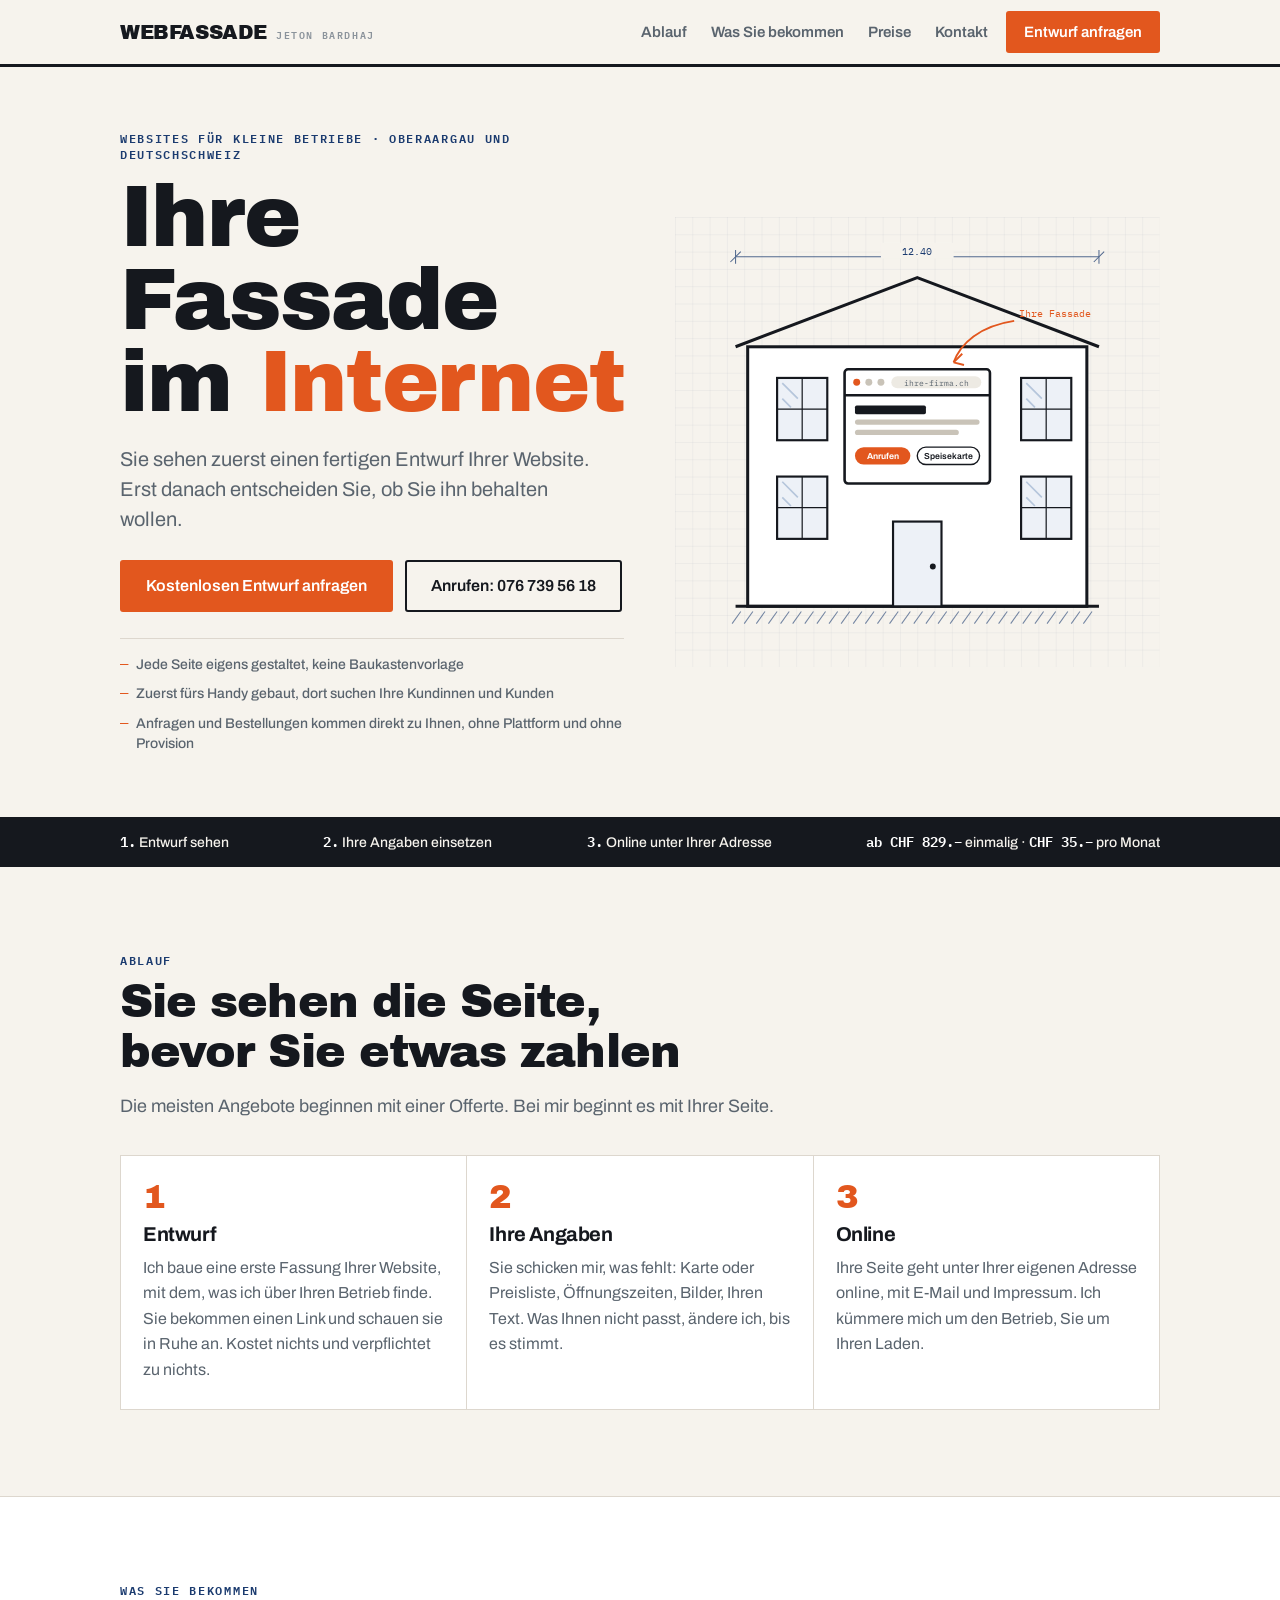
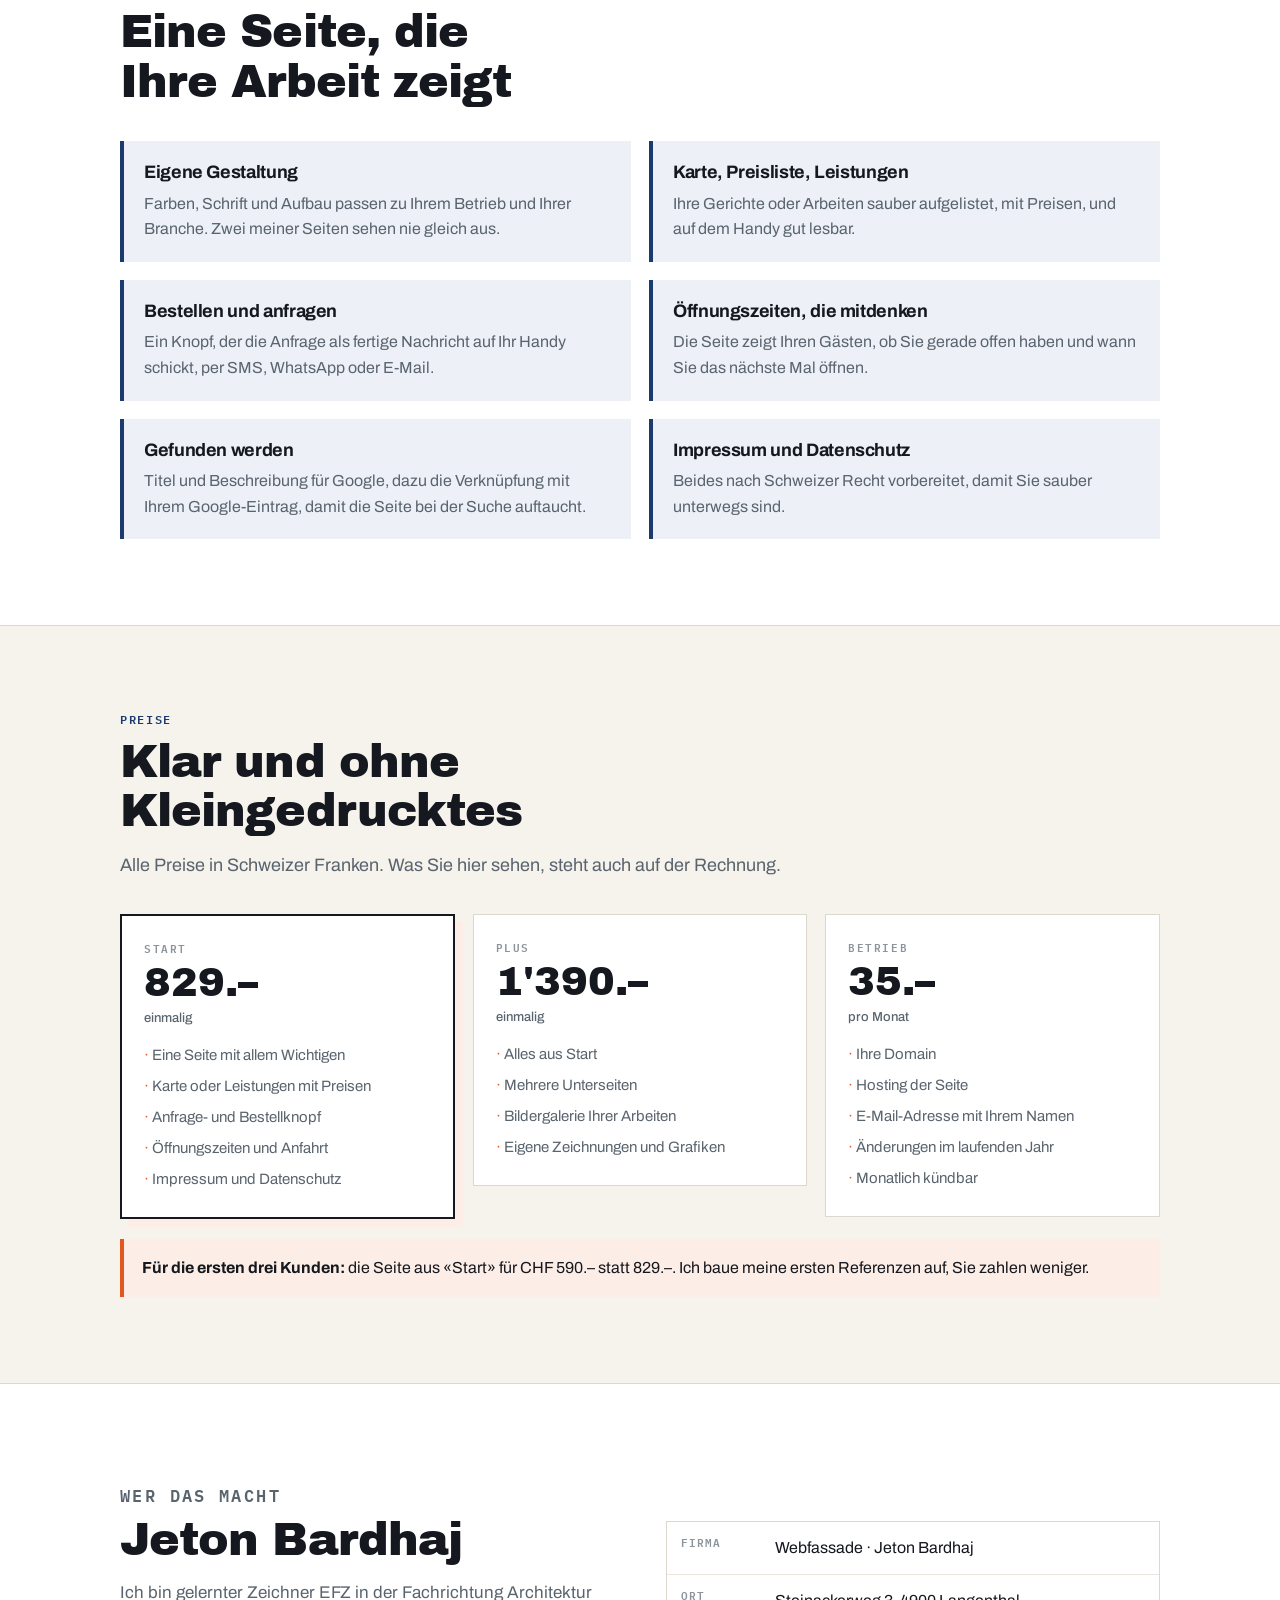
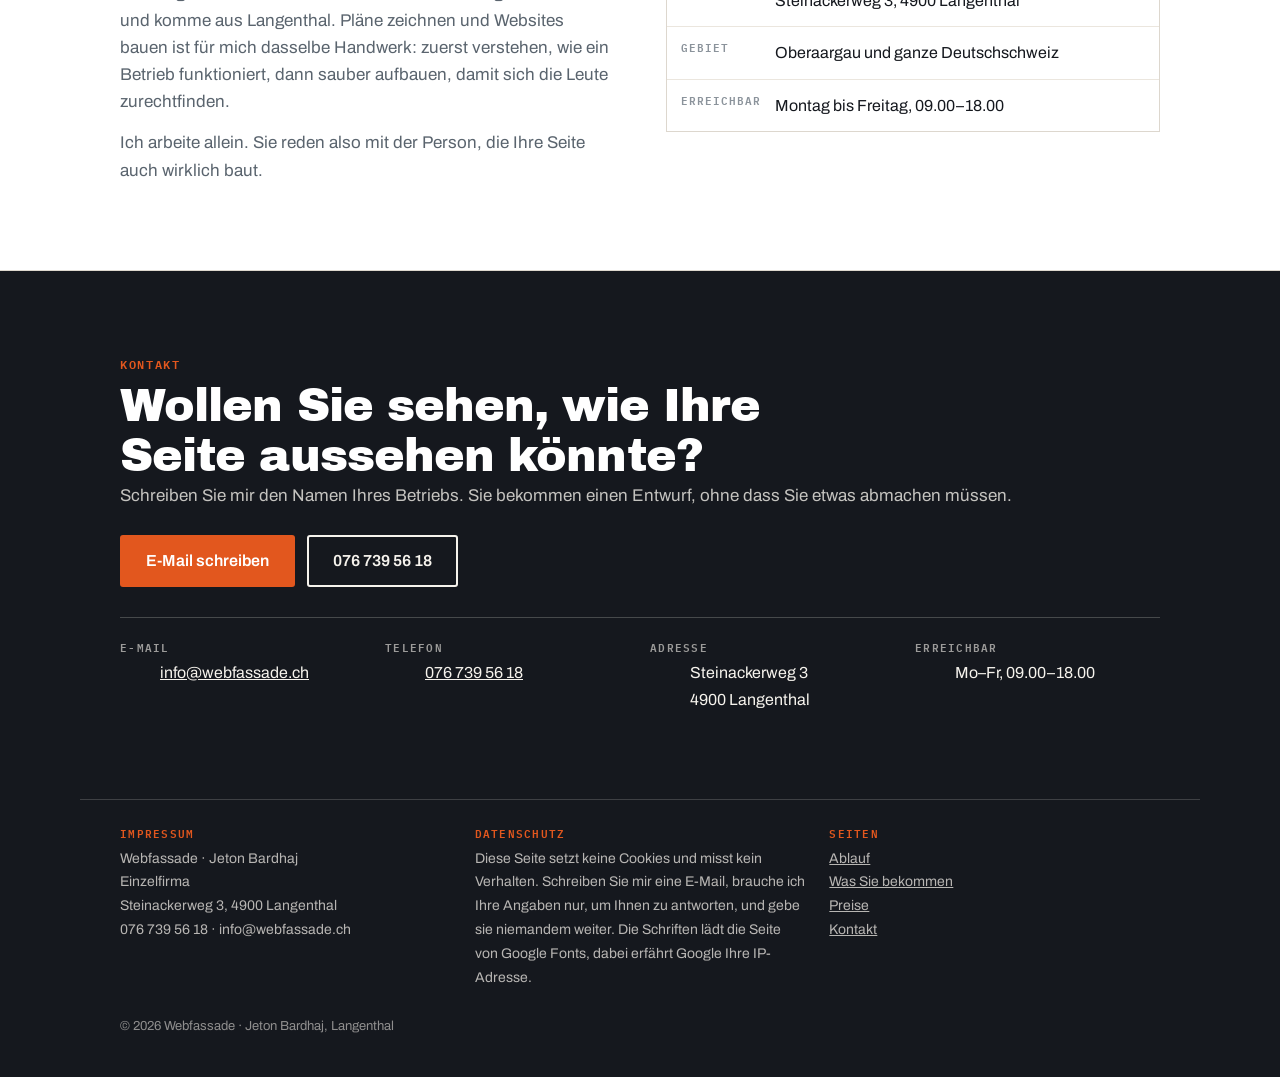
==== index.html @ 2ace2d50 "Add files via upload" ====
<!doctype html>
<html lang="de-CH">
<head>
<meta charset="utf-8">
<meta name="viewport" content="width=device-width, initial-scale=1, viewport-fit=cover">
<title>Webfassade</title>
<meta name="description" content="Webfassade – Websites für kleine Betriebe im Oberaargau und in der Deutschschweiz. Sie sehen zuerst einen Entwurf Ihrer Seite, erst danach entscheiden Sie.">
<link rel="preconnect" href="https://fonts.googleapis.com">
<link rel="preconnect" href="https://fonts.gstatic.com" crossorigin>
<link rel="stylesheet" href="https://fonts.googleapis.com/css2?family=Archivo+Black&family=Archivo:wght@400;500;600;700&family=IBM+Plex+Mono:wght@400;500;600&display=swap">
<style>
/* Webfassade · Jeton Bardhaj, Langenthal
   Idee: Die Website als Fassade eines Hauses. Bauplan-Raster, Massline, ein Aufriss,
   in dem ein Fenster zum Browserfenster wird. Schriften wie im Akquise-Werkzeug. */
:root{
  --papier:#F6F3ED; --weiss:#FFFFFF; --tinte:#15181E; --tinte-2:#5A646E; --tinte-3:#8B939B;
  --plan:#1B3B6F; --plan-weich:#EDF1F7; --signal:#E2571E; --signal-weich:#FCEDE6;
  --linie:#DDD7CE; --linie-2:#EBE6DE;
  --display:'Archivo Black','Arial Black',Impact,sans-serif;
  --text:'Archivo','Helvetica Neue',Arial,sans-serif;
  --mono:'IBM Plex Mono',ui-monospace,Menlo,monospace;
  color-scheme:light;
}
*,*::before,*::after{box-sizing:border-box}
html{-webkit-text-size-adjust:100%;scroll-behavior:smooth}
body{margin:0;background:var(--papier);color:var(--tinte);font:400 17px/1.6 var(--text);overflow-x:clip}
a{color:inherit}
svg{max-width:100%}
h1,h2,h3{margin:0;line-height:1.05;text-wrap:balance;letter-spacing:-.02em}
p{margin:0}
button{font:inherit;color:inherit}
[id]{scroll-margin-top:84px}
:focus-visible{outline:3px solid var(--signal);outline-offset:3px}
.innen{width:100%;max-width:1120px;margin-inline:auto;padding-inline:clamp(16px,4vw,40px)}
.ober{font:600 12px/1.3 var(--mono);letter-spacing:.14em;text-transform:uppercase;color:var(--plan)}
.titel{font:400 clamp(30px,4.4vw,46px)/1.08 var(--display);margin-top:10px}
.knopf{display:inline-flex;align-items:center;justify-content:center;gap:10px;min-height:52px;padding:0 24px;border:2px solid transparent;border-radius:3px;font:600 16px/1 var(--text);text-decoration:none;cursor:pointer;transition:transform .14s ease,background-color .14s ease,color .14s ease}
.knopf:hover{transform:translateY(-1px)}
.knopf-signal{background:var(--signal);color:#fff}
.knopf-signal:hover{background:#C44A16}
.knopf-linie{border-color:var(--tinte);color:var(--tinte);background:transparent}
.knopf-linie:hover{background:var(--tinte);color:var(--papier)}

.kopf{position:sticky;top:env(safe-area-inset-top,0px);z-index:30;background:rgba(246,243,237,.94);-webkit-backdrop-filter:blur(8px);backdrop-filter:blur(8px);border-bottom:3px solid var(--tinte)}
.kopf .innen{display:flex;align-items:center;gap:18px;min-height:64px}
.marke{display:flex;align-items:baseline;gap:9px;text-decoration:none;white-space:nowrap}
.marke b{font:400 20px/1 var(--display);letter-spacing:-.02em;text-transform:uppercase}
.marke span{font:600 10px/1 var(--mono);letter-spacing:.16em;text-transform:uppercase;color:var(--tinte-3)}
.navi{display:flex;gap:24px;margin-left:auto}
.navi a{text-decoration:none;font-weight:600;font-size:15px;color:var(--tinte-2)}
.navi a:hover{color:var(--signal)}
.kopf .knopf{min-height:42px;padding:0 16px;font-size:15px}
@media (max-width:880px){.navi{display:none}.kopf .knopf{margin-left:auto}}

.hero{padding-block:clamp(30px,5vw,64px) clamp(36px,5vw,72px)}
.hero .innen{display:grid;grid-template-columns:minmax(0,1.02fr) minmax(0,.98fr);gap:clamp(24px,4vw,56px);align-items:center}
.hero h1{font:400 clamp(42px,7vw,86px)/.96 var(--display);margin-top:14px}
.hero h1 em{font-style:normal;color:var(--signal)}
.hero .fuehrt{margin-top:20px;font-size:20px;line-height:1.5;color:var(--tinte-2);max-width:44ch}
.hero .aktionen{display:flex;flex-wrap:wrap;gap:12px;margin-top:26px}
.merkmale{display:flex;flex-wrap:wrap;gap:10px 26px;margin:26px 0 0;padding:16px 0 0;border-top:1px solid var(--linie);list-style:none}
.merkmale li{font:500 14px/1.4 var(--text);color:var(--tinte-2);display:flex;gap:8px;align-items:flex-start}
.merkmale li::before{content:"—";color:var(--signal);font-family:var(--mono)}
.riss{display:block;width:100%;height:auto}
figure{margin:0}
@media (max-width:880px){.hero .innen{grid-template-columns:1fr}.bild{order:-1;max-width:460px;justify-self:center;width:100%}}

.band{background:var(--tinte);color:var(--papier);padding-block:14px}
.band .innen{display:flex;flex-wrap:wrap;gap:8px 32px;justify-content:space-between;font:500 14px/1.4 var(--text)}
.band b{font-family:var(--mono);font-weight:600;color:#fff}

.abschnitt{padding-block:clamp(48px,7vw,86px)}
.abschnitt.hell{background:var(--weiss);border-block:1px solid var(--linie)}
.kopfzeile{max-width:720px;margin-bottom:34px}
.kopfzeile p.lead{margin-top:14px;color:var(--tinte-2);font-size:18px}

.schritte{list-style:none;margin:0;padding:0;display:grid;grid-template-columns:repeat(3,minmax(0,1fr));gap:1px;background:var(--linie);border:1px solid var(--linie)}
.schritte li{background:var(--weiss);padding:24px 22px 26px;display:grid;gap:8px;align-content:start}
.abschnitt.hell .schritte li{background:var(--papier)}
.schritte .nr{font:400 34px/1 var(--display);color:var(--signal)}
.schritte h3{font:700 20px/1.25 var(--text)}
.schritte p{color:var(--tinte-2);font-size:16px}
@media (max-width:760px){.schritte{grid-template-columns:1fr}}

.leistungen{list-style:none;margin:0;padding:0;display:grid;grid-template-columns:repeat(2,minmax(0,1fr));gap:18px}
.leistungen li{display:grid;gap:6px;padding:20px;background:var(--plan-weich);border-left:4px solid var(--plan)}
.leistungen h3{font:700 18px/1.3 var(--text)}
.leistungen p{color:var(--tinte-2);font-size:16px}
@media (max-width:700px){.leistungen{grid-template-columns:1fr}}

.preise{display:grid;grid-template-columns:repeat(3,minmax(0,1fr));gap:18px;align-items:start}
.preis{background:var(--weiss);border:1px solid var(--linie);padding:26px 22px;display:grid;gap:10px;align-content:start}
.abschnitt.hell .preis{background:var(--papier)}
.preis.hervor{border:2px solid var(--tinte);box-shadow:8px 8px 0 var(--signal-weich)}
.preis .art{font:600 11px/1 var(--mono);letter-spacing:.14em;text-transform:uppercase;color:var(--tinte-3)}
.preis .zahl{font:400 clamp(30px,3.4vw,40px)/1 var(--display);font-variant-numeric:tabular-nums}
.preis .zahl small{display:block;font:500 13px/1.4 var(--text);color:var(--tinte-2);margin-top:6px}
.preis ul{list-style:none;margin:6px 0 0;padding:0;display:grid;gap:7px;font-size:15px;color:var(--tinte-2)}
.preis li::before{content:"· ";color:var(--signal)}
.aktion{margin-top:20px;padding:16px 18px;background:var(--signal-weich);border-left:4px solid var(--signal);font-size:16px}
.aktion b{font-weight:700}
@media (max-width:860px){.preise{grid-template-columns:1fr}}

.person{display:grid;grid-template-columns:minmax(0,1fr) minmax(0,1fr);gap:clamp(24px,4vw,56px);align-items:center}
.person p{color:var(--tinte-2);font-size:17px;margin-top:14px;max-width:52ch}
.karteikarte{background:var(--weiss);border:1px solid var(--linie);padding:0}
.karteikarte dl{margin:0;display:grid;grid-template-columns:auto 1fr}
.karteikarte dt{font:600 10.5px/1.3 var(--mono);letter-spacing:.1em;text-transform:uppercase;color:var(--tinte-3);padding:13px 14px;border-bottom:1px solid var(--linie-2)}
.karteikarte dd{margin:0;padding:13px 16px 13px 0;font-size:16px;border-bottom:1px solid var(--linie-2)}
.karteikarte dd:last-of-type,.karteikarte dt:last-of-type{border-bottom:0}
@media (max-width:860px){.person{grid-template-columns:1fr}}

.kontakt{background:var(--tinte);color:var(--papier);padding-block:clamp(48px,7vw,86px)}
.kontakt .ober{color:var(--signal)}
.kontakt .titel{color:#fff}
.kontakt p.lead{color:rgba(246,243,237,.78)}
.kontakt .aktionen{display:flex;flex-wrap:wrap;gap:12px;margin-top:26px}
.kontakt .knopf-linie{border-color:var(--papier);color:var(--papier)}
.kontakt .knopf-linie:hover{background:var(--papier);color:var(--tinte)}
.kontaktdaten{list-style:none;margin:30px 0 0;padding:22px 0 0;border-top:1px solid rgba(246,243,237,.22);display:grid;grid-template-columns:repeat(auto-fit,minmax(min(100%,190px),1fr));gap:20px}
.kontaktdaten dt,.kontaktdaten b{display:block;font:600 10.5px/1.3 var(--mono);letter-spacing:.12em;text-transform:uppercase;color:rgba(246,243,237,.6);margin-bottom:5px}
.kontaktdaten a,.kontaktdaten span{font-size:16px;color:var(--papier)}

.fuss{background:var(--tinte);color:rgba(246,243,237,.72);padding-bottom:40px;font-size:14px;line-height:1.7}
.fuss .innen{border-top:1px solid rgba(246,243,237,.18);padding-top:26px}
.fuss-raster{display:grid;grid-template-columns:repeat(auto-fit,minmax(min(100%,240px),1fr));gap:24px}
.fuss h4{margin:0 0 7px;font:600 10.5px/1.3 var(--mono);letter-spacing:.12em;text-transform:uppercase;color:var(--signal)}
.fuss .rand{margin-top:26px;font-size:13px;opacity:.75}

.handy{display:none}
@media (max-width:760px){
  .handy{display:grid;grid-template-columns:1fr 1fr;gap:10px;position:fixed;left:0;right:0;bottom:0;z-index:40;padding:10px 12px calc(10px + env(safe-area-inset-bottom,0px));background:rgba(21,24,30,.97)}
  .handy .knopf{min-height:48px;padding:0 12px;font-size:15px}
  .handy .knopf-linie{border-color:var(--papier);color:var(--papier)}
  body{padding-bottom:calc(72px + env(safe-area-inset-bottom,0px))}
}
@media (prefers-reduced-motion:reduce){html{scroll-behavior:auto}*,*::before,*::after{animation:none!important;transition:none!important}}
</style>
</head>
<body>

<header class="kopf">
  <div class="innen">
    <a class="marke" href="#start"><b>Webfassade</b><span>Jeton Bardhaj</span></a>
    <nav class="navi" aria-label="Hauptnavigation">
      <a href="#ablauf">Ablauf</a>
      <a href="#leistungen">Was Sie bekommen</a>
      <a href="#preise">Preise</a>
      <a href="#kontakt">Kontakt</a>
    </nav>
    <a class="knopf knopf-signal" href="#kontakt">Entwurf anfragen</a>
  </div>
</header>

<main>
  <section class="hero" id="start" aria-labelledby="h-start">
    <div class="innen">
      <div>
        <p class="ober">Websites für kleine Betriebe · Oberaargau und Deutschschweiz</p>
        <h1 id="h-start">Ihre Fassade im <em>Internet</em></h1>
        <p class="fuehrt">Sie sehen zuerst einen fertigen Entwurf Ihrer Website. Erst danach entscheiden Sie, ob Sie ihn behalten wollen.</p>
        <div class="aktionen">
          <a class="knopf knopf-signal" href="#kontakt">Kostenlosen Entwurf anfragen</a>
          <a class="knopf knopf-linie" href="tel:+41767395618">Anrufen: 076 739 56 18</a>
        </div>
        <ul class="merkmale">
          <li>Jede Seite eigens gestaltet, keine Baukastenvorlage</li>
          <li>Zuerst fürs Handy gebaut, dort suchen Ihre Kundinnen und Kunden</li>
          <li>Anfragen und Bestellungen kommen direkt zu Ihnen, ohne Plattform und ohne Provision</li>
        </ul>
      </div>
      <figure class="bild"><svg class="riss" viewBox="0 0 560 520" role="img" aria-label="Aufriss einer Hausfassade, bei der ein Fenster zu einem Browserfenster wird">
<defs><pattern id="wf-raster" width="20" height="20" patternUnits="userSpaceOnUse"><path d="M20 0H0V20" fill="none" stroke="#1B3B6F" stroke-width="0.6" opacity=".18"/></pattern></defs>
<rect x="0" y="0" width="560" height="520" fill="url(#wf-raster)"/>
<g stroke="#1B3B6F" stroke-width="1.2" opacity=".75"><path d="M70 46H490"/><path d="M70 38v16"/><path d="M490 38v16"/><path d="M64 52l12-12M484 52l12-12"/></g>
<rect x="238" y="30" width="84" height="18" fill="#F6F3ED"/>
<text x="280" y="44" text-anchor="middle" font-family="IBM Plex Mono, monospace" font-size="12" fill="#1B3B6F">12.40</text>
<path d="M70 150 L280 70 L490 150" fill="none" stroke="#15181E" stroke-width="3.5" stroke-linejoin="round"/>
<rect x="84" y="150" width="392" height="300" fill="#FFFFFF" stroke="#15181E" stroke-width="3.5"/>
<path d="M70 450H490" stroke="#15181E" stroke-width="3.5"/>
<path d="M76 456 l-10 14" stroke="#1B3B6F" stroke-width="1.2" opacity=".6"/>
<path d="M90 456 l-10 14" stroke="#1B3B6F" stroke-width="1.2" opacity=".6"/>
<path d="M104 456 l-10 14" stroke="#1B3B6F" stroke-width="1.2" opacity=".6"/>
<path d="M118 456 l-10 14" stroke="#1B3B6F" stroke-width="1.2" opacity=".6"/>
<path d="M132 456 l-10 14" stroke="#1B3B6F" stroke-width="1.2" opacity=".6"/>
<path d="M146 456 l-10 14" stroke="#1B3B6F" stroke-width="1.2" opacity=".6"/>
<path d="M160 456 l-10 14" stroke="#1B3B6F" stroke-width="1.2" opacity=".6"/>
<path d="M174 456 l-10 14" stroke="#1B3B6F" stroke-width="1.2" opacity=".6"/>
<path d="M188 456 l-10 14" stroke="#1B3B6F" stroke-width="1.2" opacity=".6"/>
<path d="M202 456 l-10 14" stroke="#1B3B6F" stroke-width="1.2" opacity=".6"/>
<path d="M216 456 l-10 14" stroke="#1B3B6F" stroke-width="1.2" opacity=".6"/>
<path d="M230 456 l-10 14" stroke="#1B3B6F" stroke-width="1.2" opacity=".6"/>
<path d="M244 456 l-10 14" stroke="#1B3B6F" stroke-width="1.2" opacity=".6"/>
<path d="M258 456 l-10 14" stroke="#1B3B6F" stroke-width="1.2" opacity=".6"/>
<path d="M272 456 l-10 14" stroke="#1B3B6F" stroke-width="1.2" opacity=".6"/>
<path d="M286 456 l-10 14" stroke="#1B3B6F" stroke-width="1.2" opacity=".6"/>
<path d="M300 456 l-10 14" stroke="#1B3B6F" stroke-width="1.2" opacity=".6"/>
<path d="M314 456 l-10 14" stroke="#1B3B6F" stroke-width="1.2" opacity=".6"/>
<path d="M328 456 l-10 14" stroke="#1B3B6F" stroke-width="1.2" opacity=".6"/>
<path d="M342 456 l-10 14" stroke="#1B3B6F" stroke-width="1.2" opacity=".6"/>
<path d="M356 456 l-10 14" stroke="#1B3B6F" stroke-width="1.2" opacity=".6"/>
<path d="M370 456 l-10 14" stroke="#1B3B6F" stroke-width="1.2" opacity=".6"/>
<path d="M384 456 l-10 14" stroke="#1B3B6F" stroke-width="1.2" opacity=".6"/>
<path d="M398 456 l-10 14" stroke="#1B3B6F" stroke-width="1.2" opacity=".6"/>
<path d="M412 456 l-10 14" stroke="#1B3B6F" stroke-width="1.2" opacity=".6"/>
<path d="M426 456 l-10 14" stroke="#1B3B6F" stroke-width="1.2" opacity=".6"/>
<path d="M440 456 l-10 14" stroke="#1B3B6F" stroke-width="1.2" opacity=".6"/>
<path d="M454 456 l-10 14" stroke="#1B3B6F" stroke-width="1.2" opacity=".6"/>
<path d="M468 456 l-10 14" stroke="#1B3B6F" stroke-width="1.2" opacity=".6"/>
<path d="M482 456 l-10 14" stroke="#1B3B6F" stroke-width="1.2" opacity=".6"/>
<rect x="118" y="186" width="58" height="72" fill="#EDF1F7" stroke="#15181E" stroke-width="2.5"/>
<path d="M147 186v72M118 222h58" stroke="#15181E" stroke-width="1.4"/>
<path d="M124 192l18 18M124 210l10 10" stroke="#9FB4D0" stroke-width="2" opacity=".7"/>
<rect x="118" y="300" width="58" height="72" fill="#EDF1F7" stroke="#15181E" stroke-width="2.5"/>
<path d="M147 300v72M118 336h58" stroke="#15181E" stroke-width="1.4"/>
<path d="M124 306l18 18M124 324l10 10" stroke="#9FB4D0" stroke-width="2" opacity=".7"/>
<rect x="400" y="186" width="58" height="72" fill="#EDF1F7" stroke="#15181E" stroke-width="2.5"/>
<path d="M429 186v72M400 222h58" stroke="#15181E" stroke-width="1.4"/>
<path d="M406 192l18 18M406 210l10 10" stroke="#9FB4D0" stroke-width="2" opacity=".7"/>
<rect x="400" y="300" width="58" height="72" fill="#EDF1F7" stroke="#15181E" stroke-width="2.5"/>
<path d="M429 300v72M400 336h58" stroke="#15181E" stroke-width="1.4"/>
<path d="M406 306l18 18M406 324l10 10" stroke="#9FB4D0" stroke-width="2" opacity=".7"/>
<rect x="252" y="352" width="56" height="98" fill="#EDF1F7" stroke="#15181E" stroke-width="2.5"/>
<circle cx="298" cy="404" r="3.4" fill="#15181E"/>
<g>
<rect x="196" y="176" width="168" height="132" rx="4" fill="#FFFFFF" stroke="#15181E" stroke-width="3"/>
<path d="M196 206h168" stroke="#15181E" stroke-width="3"/>
<circle cx="210" cy="191" r="4" fill="#E2571E"/><circle cx="224" cy="191" r="4" fill="#C9C3B8"/><circle cx="238" cy="191" r="4" fill="#C9C3B8"/>
<rect x="250" y="184" width="104" height="14" rx="7" fill="#EDEAE3"/>
<text x="302" y="195" text-anchor="middle" font-family="IBM Plex Mono, monospace" font-size="9.5" fill="#5A646E">ihre-firma.ch</text>
<rect x="208" y="218" width="82" height="10" rx="2" fill="#15181E"/>
<rect x="208" y="234" width="144" height="6" rx="3" fill="#C9C3B8"/>
<rect x="208" y="246" width="120" height="6" rx="3" fill="#C9C3B8"/>
<rect x="208" y="266" width="64" height="20" rx="10" fill="#E2571E"/>
<text x="240" y="280" text-anchor="middle" font-family="Archivo, sans-serif" font-weight="700" font-size="10" fill="#FFFFFF">Anrufen</text>
<rect x="280" y="266" width="72" height="20" rx="10" fill="none" stroke="#15181E" stroke-width="1.6"/>
<text x="316" y="280" text-anchor="middle" font-family="Archivo, sans-serif" font-weight="600" font-size="10" fill="#15181E">Speisekarte</text>
</g>
<path d="M392 120 C 352 126 330 146 322 168" fill="none" stroke="#E2571E" stroke-width="2.2"/>
<path d="M322 168 l10 -10 M322 168 l12 3" fill="none" stroke="#E2571E" stroke-width="2.2"/>
<text x="398" y="116" font-family="IBM Plex Mono, monospace" font-size="12" fill="#E2571E">Ihre Fassade</text>
</svg></figure>
    </div>
  </section>

  <div class="band"><div class="innen">
    <span><b>1.</b> Entwurf sehen</span>
    <span><b>2.</b> Ihre Angaben einsetzen</span>
    <span><b>3.</b> Online unter Ihrer Adresse</span>
    <span><b>ab CHF 829.–</b> einmalig · <b>CHF 35.–</b> pro Monat</span>
  </div></div>

  <section class="abschnitt" id="ablauf" aria-labelledby="h-ablauf">
    <div class="innen">
      <div class="kopfzeile">
        <p class="ober">Ablauf</p>
        <h2 class="titel" id="h-ablauf">Sie sehen die Seite, bevor Sie etwas zahlen</h2>
        <p class="lead">Die meisten Angebote beginnen mit einer Offerte. Bei mir beginnt es mit Ihrer Seite.</p>
      </div>
      <ol class="schritte">
        <li><span class="nr" aria-hidden="true">1</span><h3>Entwurf</h3><p>Ich baue eine erste Fassung Ihrer Website, mit dem, was ich über Ihren Betrieb finde. Sie bekommen einen Link und schauen sie in Ruhe an. Kostet nichts und verpflichtet zu nichts.</p></li>
        <li><span class="nr" aria-hidden="true">2</span><h3>Ihre Angaben</h3><p>Sie schicken mir, was fehlt: Karte oder Preisliste, Öffnungszeiten, Bilder, Ihren Text. Was Ihnen nicht passt, ändere ich, bis es stimmt.</p></li>
        <li><span class="nr" aria-hidden="true">3</span><h3>Online</h3><p>Ihre Seite geht unter Ihrer eigenen Adresse online, mit E-Mail und Impressum. Ich kümmere mich um den Betrieb, Sie um Ihren Laden.</p></li>
      </ol>
    </div>
  </section>

  <section class="abschnitt hell" id="leistungen" aria-labelledby="h-leistungen">
    <div class="innen">
      <div class="kopfzeile">
        <p class="ober">Was Sie bekommen</p>
        <h2 class="titel" id="h-leistungen">Eine Seite, die Ihre Arbeit zeigt</h2>
      </div>
      <ul class="leistungen">
        <li><h3>Eigene Gestaltung</h3><p>Farben, Schrift und Aufbau passen zu Ihrem Betrieb und Ihrer Branche. Zwei meiner Seiten sehen nie gleich aus.</p></li>
        <li><h3>Karte, Preisliste, Leistungen</h3><p>Ihre Gerichte oder Arbeiten sauber aufgelistet, mit Preisen, und auf dem Handy gut lesbar.</p></li>
        <li><h3>Bestellen und anfragen</h3><p>Ein Knopf, der die Anfrage als fertige Nachricht auf Ihr Handy schickt, per SMS, WhatsApp oder E-Mail.</p></li>
        <li><h3>Öffnungszeiten, die mitdenken</h3><p>Die Seite zeigt Ihren Gästen, ob Sie gerade offen haben und wann Sie das nächste Mal öffnen.</p></li>
        <li><h3>Gefunden werden</h3><p>Titel und Beschreibung für Google, dazu die Verknüpfung mit Ihrem Google-Eintrag, damit die Seite bei der Suche auftaucht.</p></li>
        <li><h3>Impressum und Datenschutz</h3><p>Beides nach Schweizer Recht vorbereitet, damit Sie sauber unterwegs sind.</p></li>
      </ul>
    </div>
  </section>

  <section class="abschnitt" id="preise" aria-labelledby="h-preise">
    <div class="innen">
      <div class="kopfzeile">
        <p class="ober">Preise</p>
        <h2 class="titel" id="h-preise">Klar und ohne Kleingedrucktes</h2>
        <p class="lead">Alle Preise in Schweizer Franken. Was Sie hier sehen, steht auch auf der Rechnung.</p>
      </div>
      <div class="preise">
        <article class="preis hervor">
          <span class="art">Start</span>
          <span class="zahl">829.–<small>einmalig</small></span>
          <ul>
            <li>Eine Seite mit allem Wichtigen</li>
            <li>Karte oder Leistungen mit Preisen</li>
            <li>Anfrage- und Bestellknopf</li>
            <li>Öffnungszeiten und Anfahrt</li>
            <li>Impressum und Datenschutz</li>
          </ul>
        </article>
        <article class="preis">
          <span class="art">Plus</span>
          <span class="zahl">1'390.–<small>einmalig</small></span>
          <ul>
            <li>Alles aus Start</li>
            <li>Mehrere Unterseiten</li>
            <li>Bildergalerie Ihrer Arbeiten</li>
            <li>Eigene Zeichnungen und Grafiken</li>
          </ul>
        </article>
        <article class="preis">
          <span class="art">Betrieb</span>
          <span class="zahl">35.–<small>pro Monat</small></span>
          <ul>
            <li>Ihre Domain</li>
            <li>Hosting der Seite</li>
            <li>E-Mail-Adresse mit Ihrem Namen</li>
            <li>Änderungen im laufenden Jahr</li>
            <li>Monatlich kündbar</li>
          </ul>
        </article>
      </div>
      <p class="aktion"><b>Für die ersten drei Kunden:</b> die Seite aus «Start» für CHF 590.– statt 829.–. Ich baue meine ersten Referenzen auf, Sie zahlen weniger.</p>
    </div>
  </section>

  <section class="abschnitt hell" id="person" aria-labelledby="h-person">
    <div class="innen person">
      <div>
        <p class="ober">Wer das macht</p>
        <h2 class="titel" id="h-person">Jeton Bardhaj</h2>
        <p>Ich bin gelernter Zeichner EFZ in der Fachrichtung Architektur und komme aus Langenthal. Pläne zeichnen und Websites bauen ist für mich dasselbe Handwerk: zuerst verstehen, wie ein Betrieb funktioniert, dann sauber aufbauen, damit sich die Leute zurechtfinden.</p>
        <p>Ich arbeite allein. Sie reden also mit der Person, die Ihre Seite auch wirklich baut.</p>
      </div>
      <div class="karteikarte">
        <dl>
          <dt>Firma</dt><dd>Webfassade · Jeton Bardhaj</dd>
          <dt>Ort</dt><dd>Steinackerweg 3, 4900 Langenthal</dd>
          <dt>Gebiet</dt><dd>Oberaargau und ganze Deutschschweiz</dd>
          <dt>Erreichbar</dt><dd>Montag bis Freitag, 09.00–18.00</dd>
        </dl>
      </div>
    </div>
  </section>

  <section class="kontakt" id="kontakt" aria-labelledby="h-kontakt">
    <div class="innen">
      <p class="ober">Kontakt</p>
      <h2 class="titel" id="h-kontakt">Wollen Sie sehen, wie Ihre Seite aussehen könnte?</h2>
      <p class="lead">Schreiben Sie mir den Namen Ihres Betriebs. Sie bekommen einen Entwurf, ohne dass Sie etwas abmachen müssen.</p>
      <div class="aktionen">
        <a class="knopf knopf-signal" href="mailto:info@webfassade.ch?subject=Entwurf%20f%C3%BCr%20meine%20Website">E-Mail schreiben</a>
        <a class="knopf knopf-linie" href="tel:+41767395618">076 739 56 18</a>
      </div>
      <dl class="kontaktdaten">
        <div><dt>E-Mail</dt><dd><a href="mailto:info@webfassade.ch">info@webfassade.ch</a></dd></div>
        <div><dt>Telefon</dt><dd><a href="tel:+41767395618">076 739 56 18</a></dd></div>
        <div><dt>Adresse</dt><dd><span>Steinackerweg 3<br>4900 Langenthal</span></dd></div>
        <div><dt>Erreichbar</dt><dd><span>Mo–Fr, 09.00–18.00</span></dd></div>
      </dl>
    </div>
  </section>
</main>

<footer class="fuss">
  <div class="innen">
    <div class="fuss-raster">
      <div>
        <h4>Impressum</h4>
        <p>Webfassade · Jeton Bardhaj<br>Einzelfirma<br>Steinackerweg 3, 4900 Langenthal<br>076 739 56 18 · info@webfassade.ch</p>
      </div>
      <div>
        <h4>Datenschutz</h4>
        <p>Diese Seite setzt keine Cookies und misst kein Verhalten. Schreiben Sie mir eine E-Mail, brauche ich Ihre Angaben nur, um Ihnen zu antworten, und gebe sie niemandem weiter. Die Schriften lädt die Seite von Google Fonts, dabei erfährt Google Ihre IP-Adresse.</p>
      </div>
      <div>
        <h4>Seiten</h4>
        <p><a href="#ablauf">Ablauf</a><br><a href="#leistungen">Was Sie bekommen</a><br><a href="#preise">Preise</a><br><a href="#kontakt">Kontakt</a></p>
      </div>
    </div>
    <p class="rand">© 2026 Webfassade · Jeton Bardhaj, Langenthal</p>
  </div>
</footer>

<nav class="handy" aria-label="Schnellzugriff">
  <a class="knopf knopf-linie" href="tel:+41767395618">Anrufen</a>
  <a class="knopf knopf-signal" href="#kontakt">Entwurf anfragen</a>
</nav>

</body>
</html>
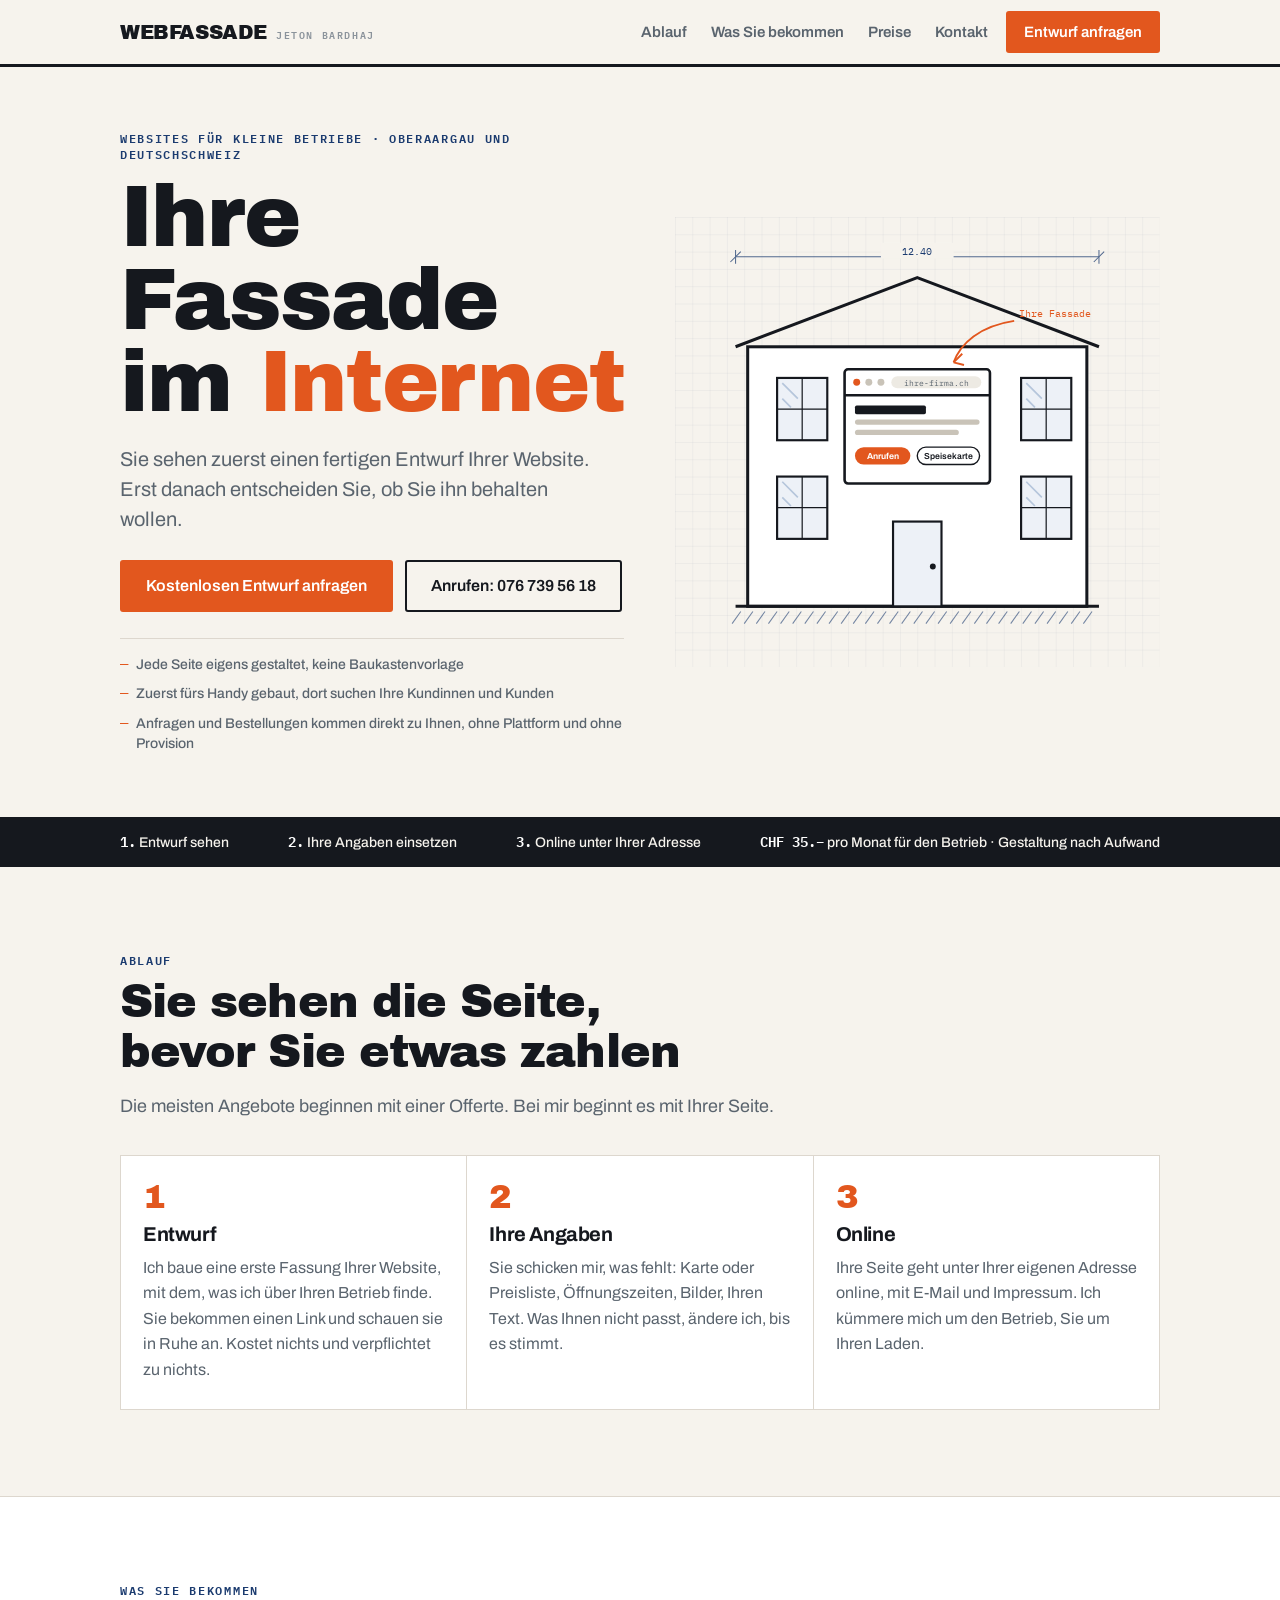
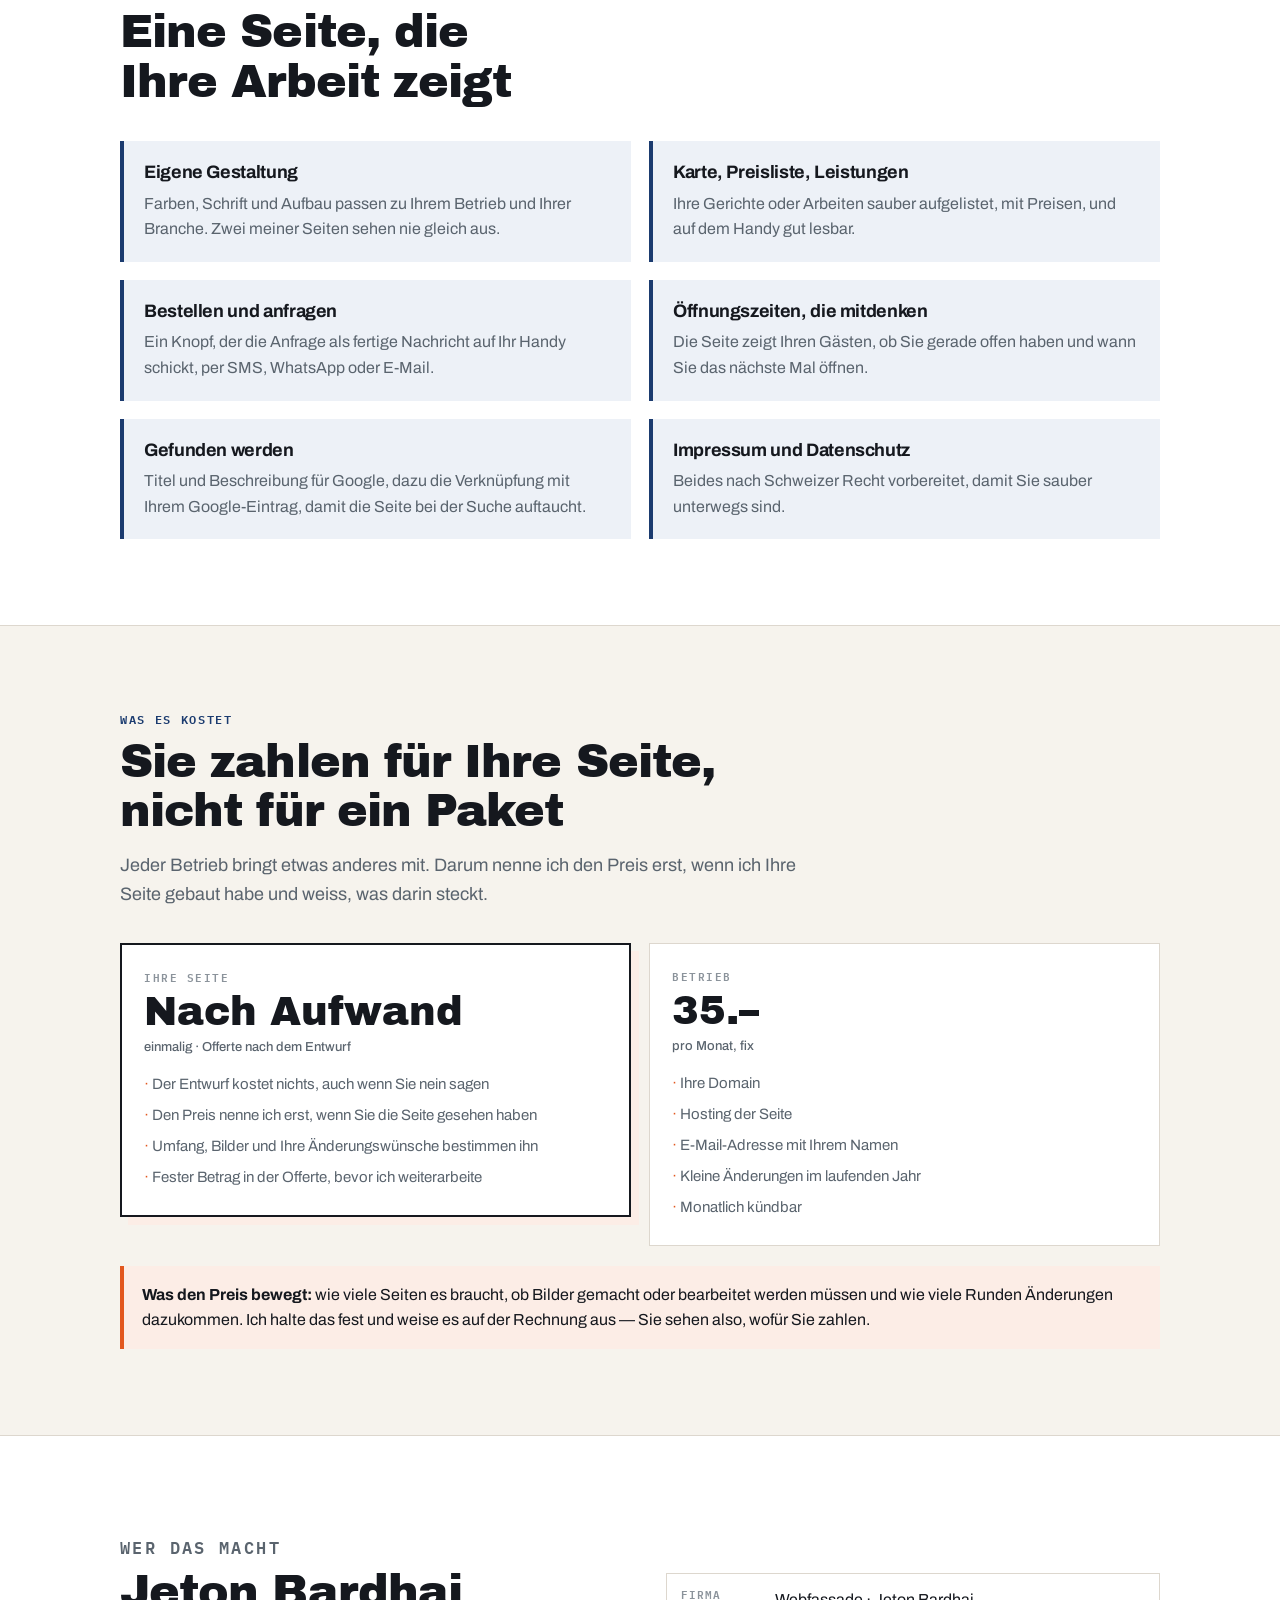
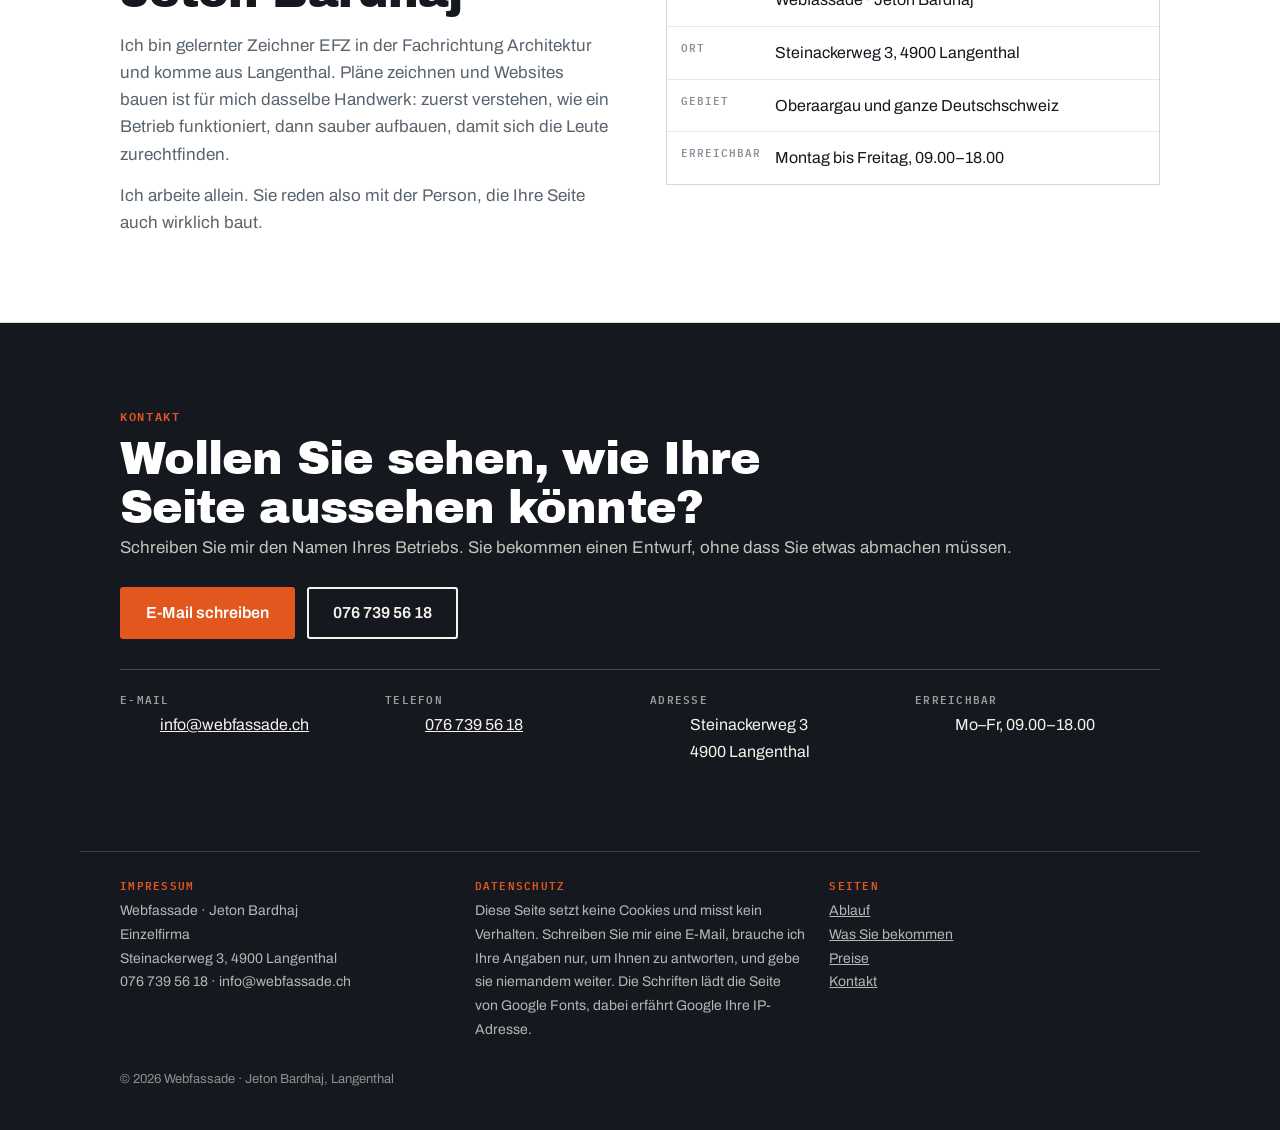
==== commit 065d2146: "Add files via upload" ====
--- a/index.html
+++ b/index.html
@@ -88,7 +88,7 @@
 .leistungen p{color:var(--tinte-2);font-size:16px}
 @media (max-width:700px){.leistungen{grid-template-columns:1fr}}
 
-.preise{display:grid;grid-template-columns:repeat(3,minmax(0,1fr));gap:18px;align-items:start}
+.preise{display:grid;grid-template-columns:repeat(auto-fit,minmax(min(100%,280px),1fr));gap:18px;align-items:start}
 .preis{background:var(--weiss);border:1px solid var(--linie);padding:26px 22px;display:grid;gap:10px;align-content:start}
 .abschnitt.hell .preis{background:var(--papier)}
 .preis.hervor{border:2px solid var(--tinte);box-shadow:8px 8px 0 var(--signal-weich)}
@@ -247,7 +247,7 @@
     <span><b>1.</b> Entwurf sehen</span>
     <span><b>2.</b> Ihre Angaben einsetzen</span>
     <span><b>3.</b> Online unter Ihrer Adresse</span>
-    <span><b>ab CHF 829.–</b> einmalig · <b>CHF 35.–</b> pro Monat</span>
+    <span><b>CHF 35.–</b> pro Monat für den Betrieb · Gestaltung nach Aufwand</span>
   </div></div>
 
   <section class="abschnitt" id="ablauf" aria-labelledby="h-ablauf">
@@ -285,45 +285,34 @@
   <section class="abschnitt" id="preise" aria-labelledby="h-preise">
     <div class="innen">
       <div class="kopfzeile">
-        <p class="ober">Preise</p>
-        <h2 class="titel" id="h-preise">Klar und ohne Kleingedrucktes</h2>
-        <p class="lead">Alle Preise in Schweizer Franken. Was Sie hier sehen, steht auch auf der Rechnung.</p>
+        <p class="ober">Was es kostet</p>
+        <h2 class="titel" id="h-preise">Sie zahlen für Ihre Seite, nicht für ein Paket</h2>
+        <p class="lead">Jeder Betrieb bringt etwas anderes mit. Darum nenne ich den Preis erst, wenn ich Ihre Seite gebaut habe und weiss, was darin steckt.</p>
       </div>
       <div class="preise">
         <article class="preis hervor">
-          <span class="art">Start</span>
-          <span class="zahl">829.–<small>einmalig</small></span>
+          <span class="art">Ihre Seite</span>
+          <span class="zahl">Nach Aufwand<small>einmalig · Offerte nach dem Entwurf</small></span>
           <ul>
-            <li>Eine Seite mit allem Wichtigen</li>
-            <li>Karte oder Leistungen mit Preisen</li>
-            <li>Anfrage- und Bestellknopf</li>
-            <li>Öffnungszeiten und Anfahrt</li>
-            <li>Impressum und Datenschutz</li>
-          </ul>
-        </article>
-        <article class="preis">
-          <span class="art">Plus</span>
-          <span class="zahl">1'390.–<small>einmalig</small></span>
-          <ul>
-            <li>Alles aus Start</li>
-            <li>Mehrere Unterseiten</li>
-            <li>Bildergalerie Ihrer Arbeiten</li>
-            <li>Eigene Zeichnungen und Grafiken</li>
+            <li>Der Entwurf kostet nichts, auch wenn Sie nein sagen</li>
+            <li>Den Preis nenne ich erst, wenn Sie die Seite gesehen haben</li>
+            <li>Umfang, Bilder und Ihre Änderungswünsche bestimmen ihn</li>
+            <li>Fester Betrag in der Offerte, bevor ich weiterarbeite</li>
           </ul>
         </article>
         <article class="preis">
           <span class="art">Betrieb</span>
-          <span class="zahl">35.–<small>pro Monat</small></span>
+          <span class="zahl">35.–<small>pro Monat, fix</small></span>
           <ul>
             <li>Ihre Domain</li>
             <li>Hosting der Seite</li>
             <li>E-Mail-Adresse mit Ihrem Namen</li>
-            <li>Änderungen im laufenden Jahr</li>
+            <li>Kleine Änderungen im laufenden Jahr</li>
             <li>Monatlich kündbar</li>
           </ul>
         </article>
       </div>
-      <p class="aktion"><b>Für die ersten drei Kunden:</b> die Seite aus «Start» für CHF 590.– statt 829.–. Ich baue meine ersten Referenzen auf, Sie zahlen weniger.</p>
+      <p class="aktion"><b>Was den Preis bewegt:</b> wie viele Seiten es braucht, ob Bilder gemacht oder bearbeitet werden müssen und wie viele Runden Änderungen dazukommen. Ich halte das fest und weise es auf der Rechnung aus — Sie sehen also, wofür Sie zahlen.</p>
     </div>
   </section>
 
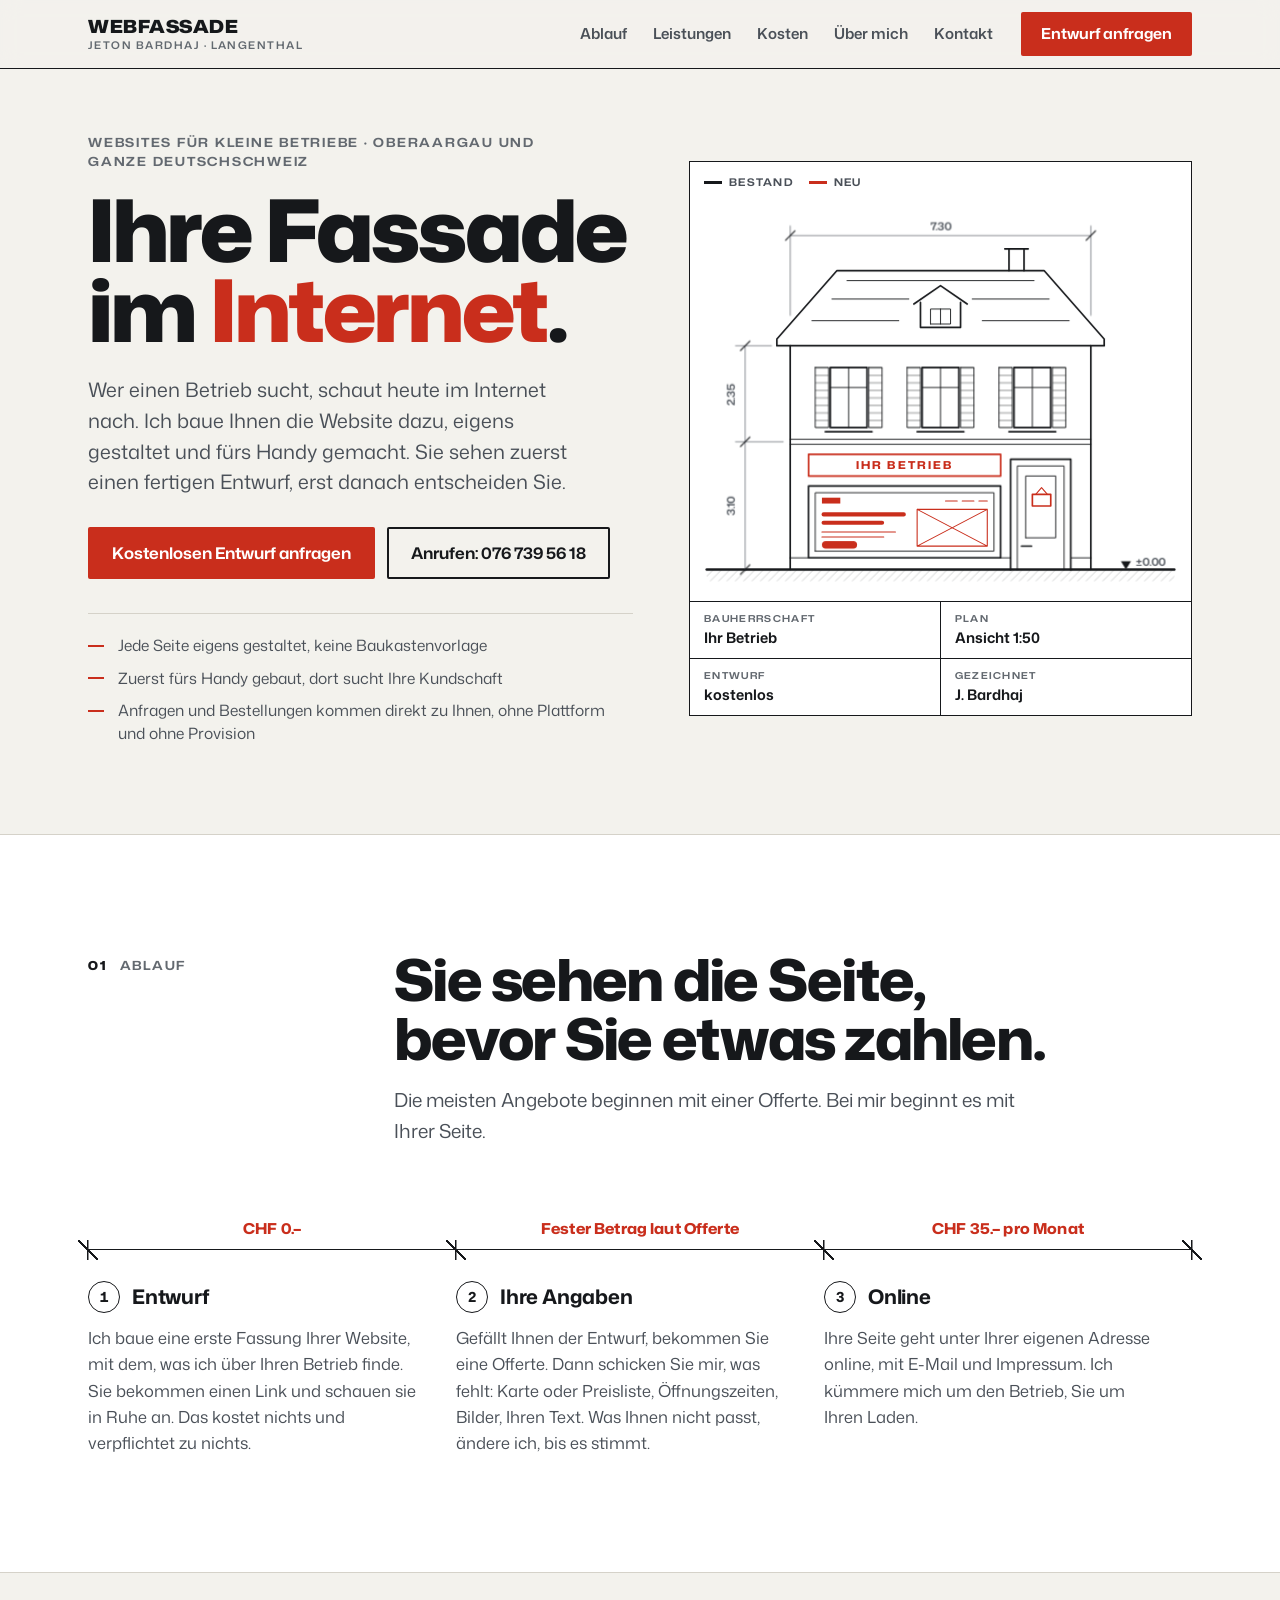
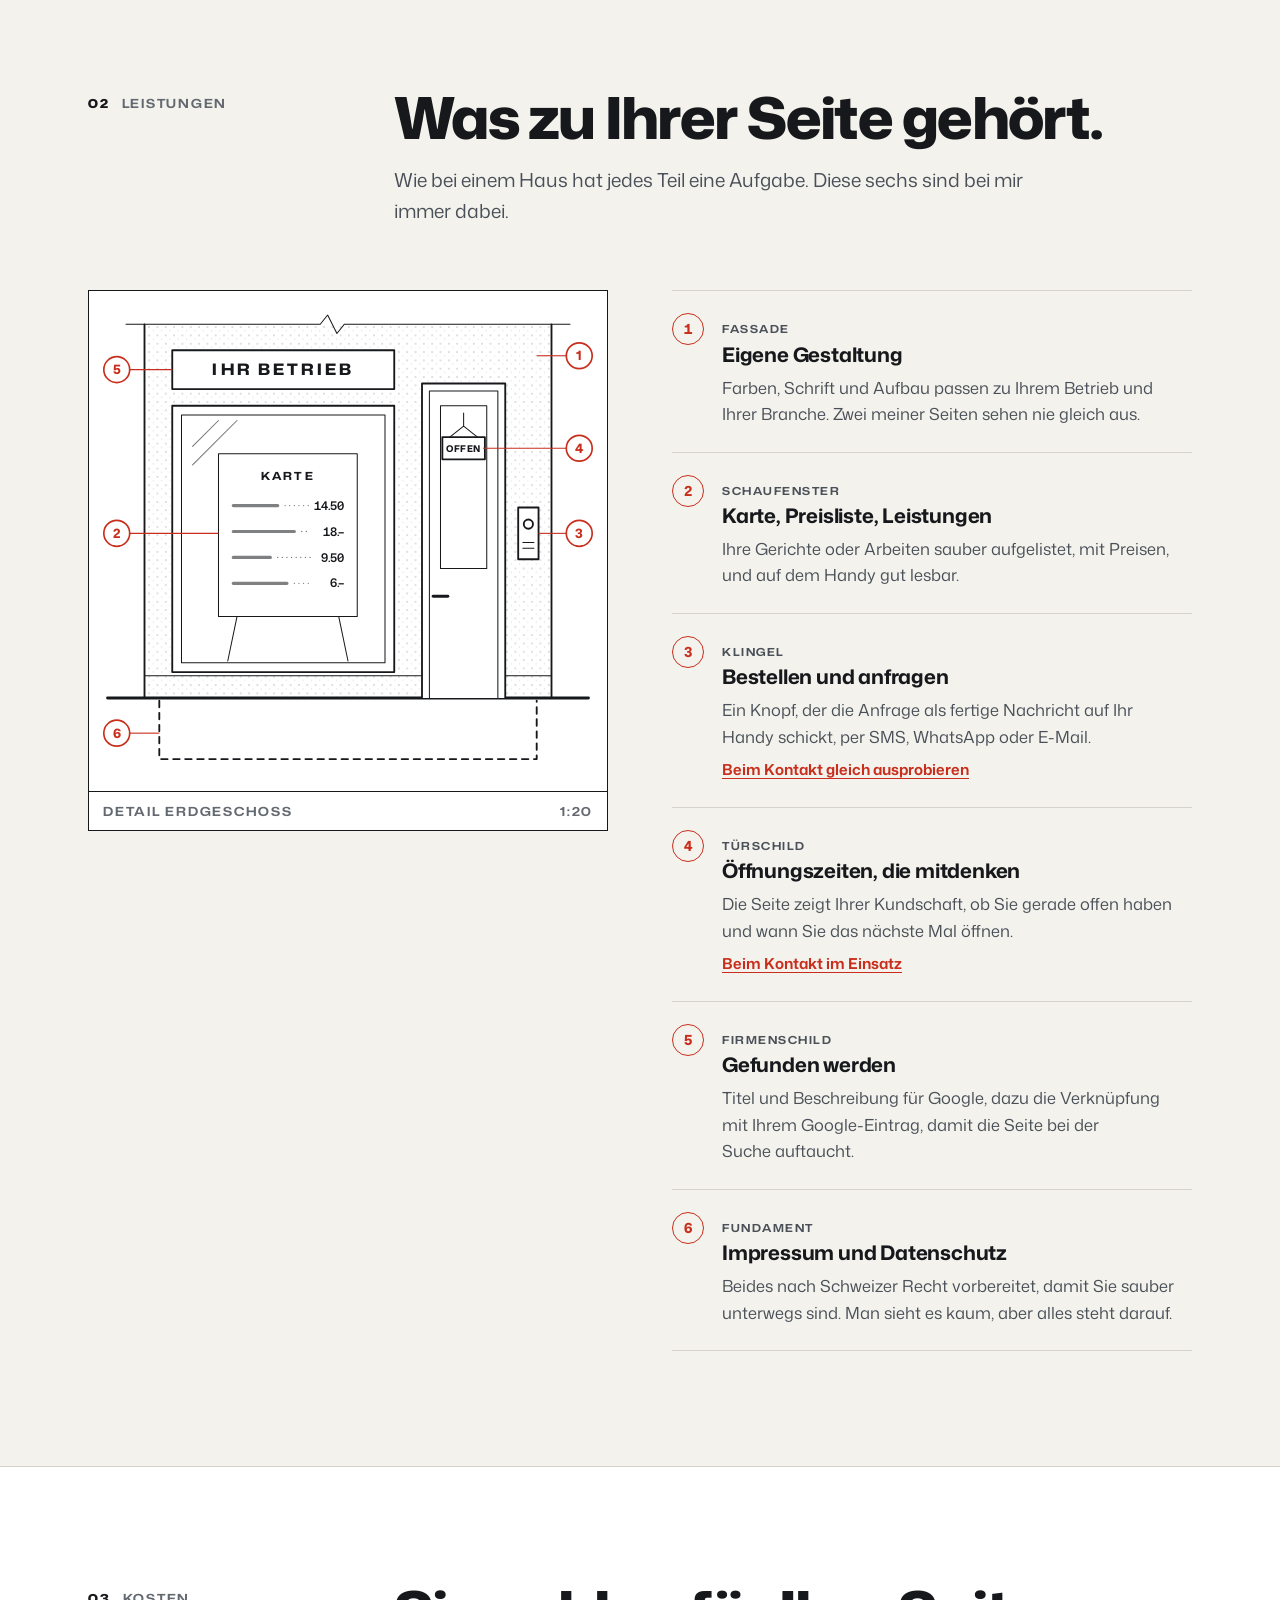
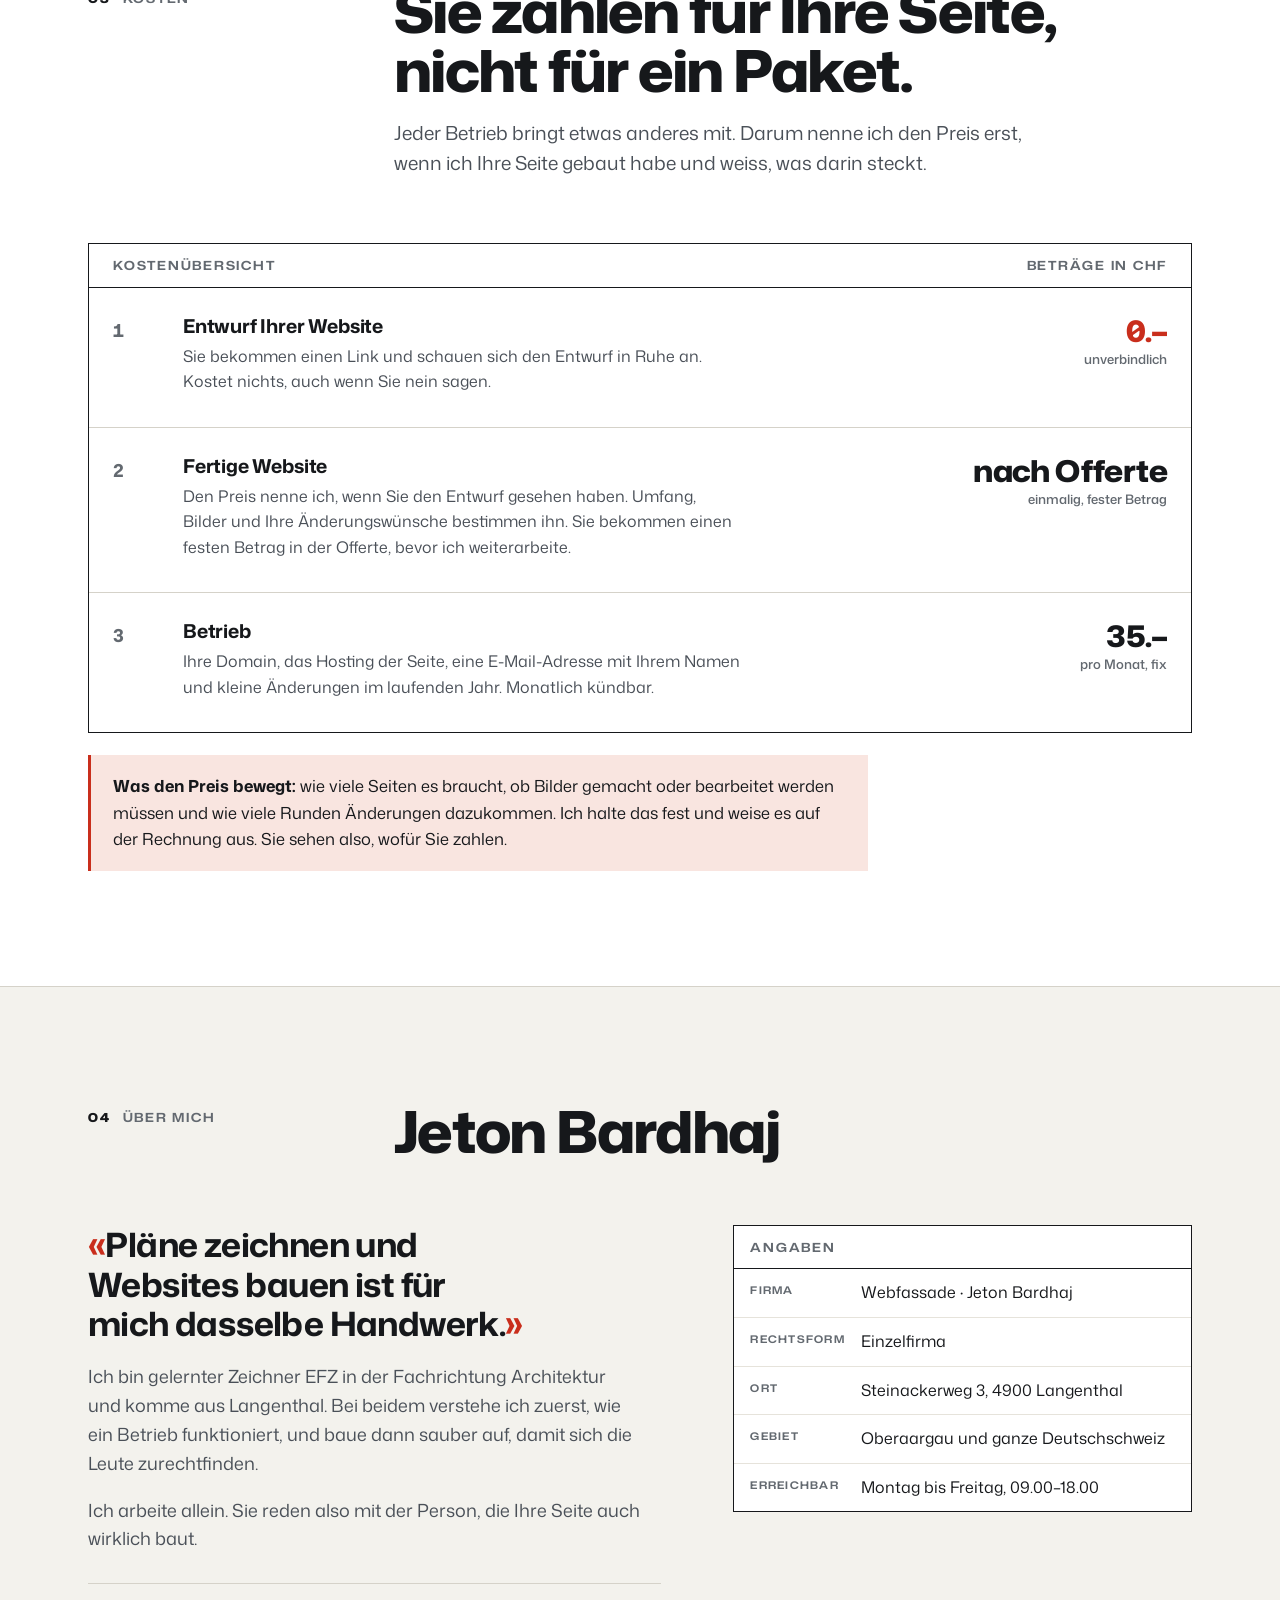
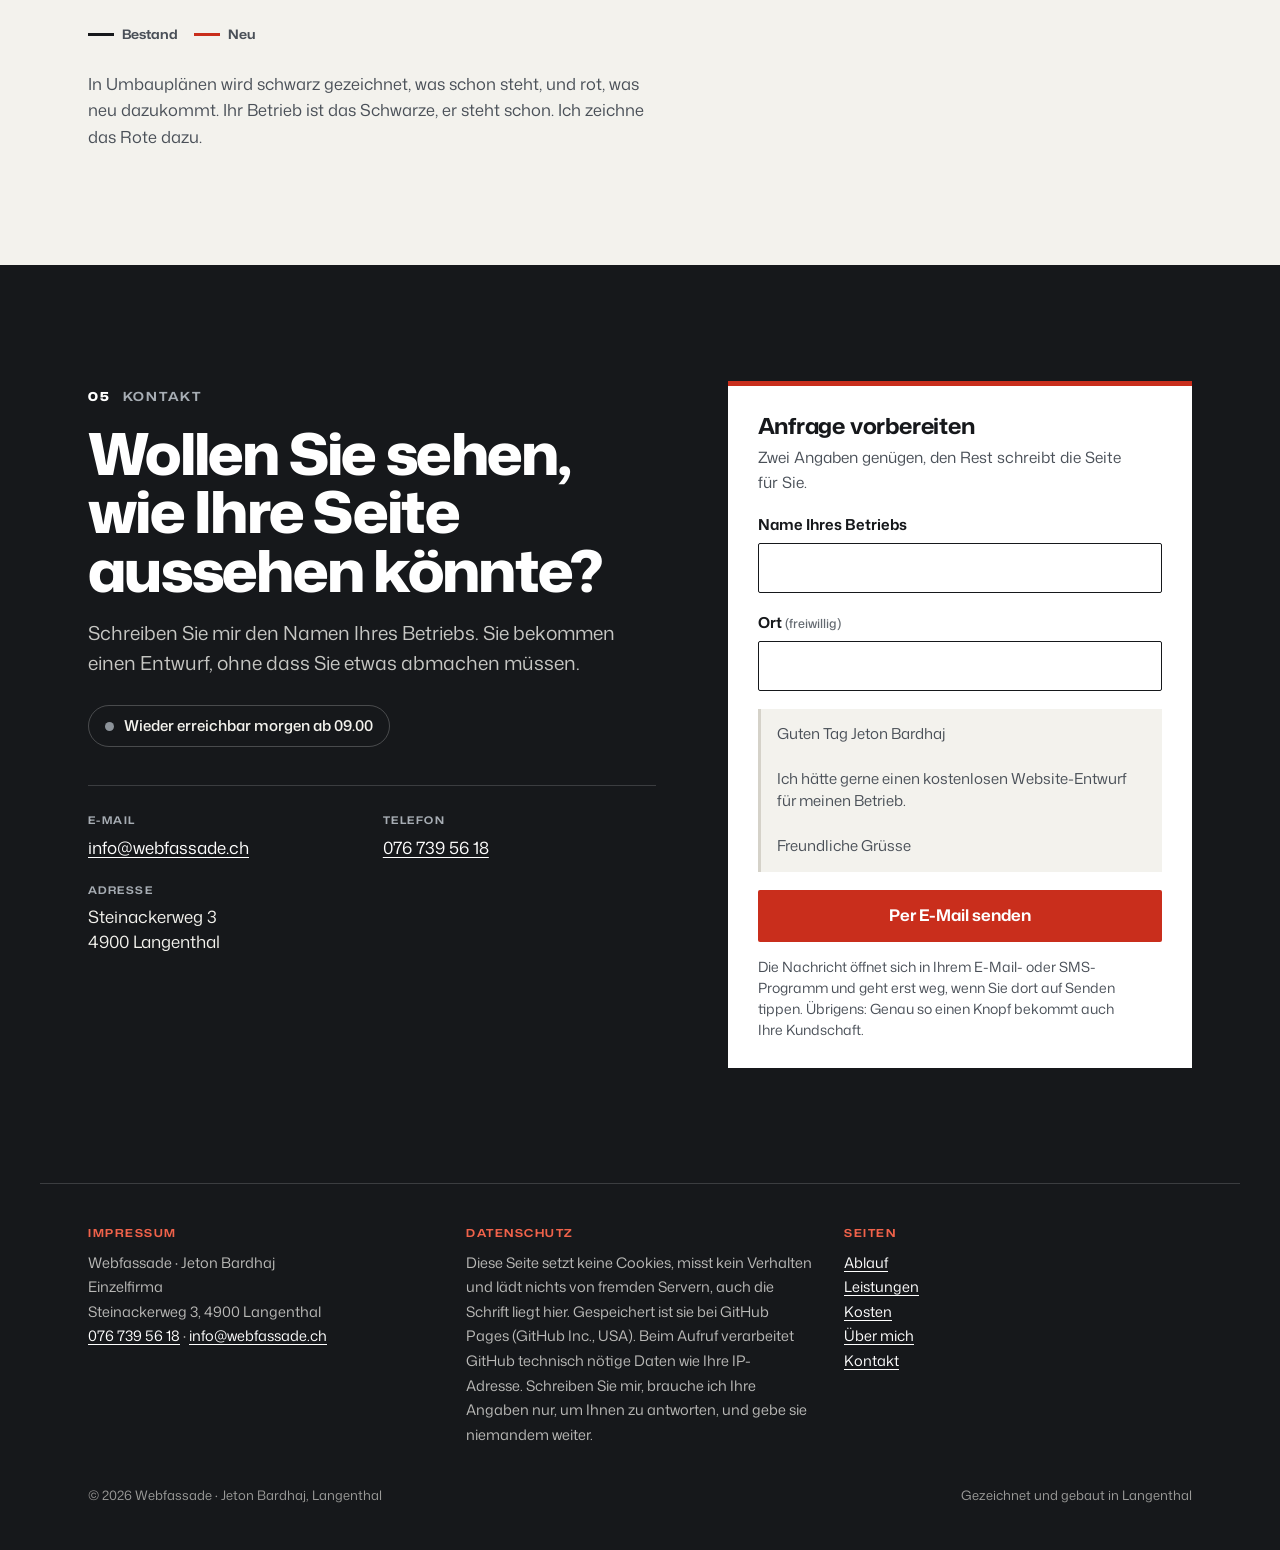
==== commit 5ff4f2e3: "Neue Website: Gestaltung als Umbauplan, eigene Schrift, Vorschaubild - Neue Gestaltung: Zeichnung wi" ====
--- a/index.html
+++ b/index.html
@@ -3,353 +3,604 @@
 <head>
 <meta charset="utf-8">
 <meta name="viewport" content="width=device-width, initial-scale=1, viewport-fit=cover">
-<title>Webfassade</title>
-<meta name="description" content="Webfassade – Websites für kleine Betriebe im Oberaargau und in der Deutschschweiz. Sie sehen zuerst einen Entwurf Ihrer Seite, erst danach entscheiden Sie.">
-<link rel="preconnect" href="https://fonts.googleapis.com">
-<link rel="preconnect" href="https://fonts.gstatic.com" crossorigin>
-<link rel="stylesheet" href="https://fonts.googleapis.com/css2?family=Archivo+Black&family=Archivo:wght@400;500;600;700&family=IBM+Plex+Mono:wght@400;500;600&display=swap">
+<title>Webfassade · Websites für kleine Betriebe, Langenthal</title>
+<meta name="description" content="Websites für kleine Betriebe im Oberaargau und in der ganzen Deutschschweiz. Sie sehen zuerst einen kostenlosen Entwurf, erst danach entscheiden Sie.">
+<link rel="canonical" href="https://webfassade.ch/">
+<meta name="theme-color" content="#F3F2ED">
+<meta property="og:type" content="website">
+<meta property="og:url" content="https://webfassade.ch/">
+<meta property="og:site_name" content="Webfassade">
+<meta property="og:locale" content="de_CH">
+<meta property="og:title" content="Webfassade · Ihre Fassade im Internet">
+<meta property="og:description" content="Websites für kleine Betriebe. Sie sehen zuerst einen kostenlosen Entwurf, erst danach entscheiden Sie.">
+<meta property="og:image" content="https://webfassade.ch/vorschau.png">
+<meta property="og:image:width" content="1200">
+<meta property="og:image:height" content="630">
+<meta property="og:image:alt" content="Ihre Fassade im Internet. Zeichnung eines Hauses mit Laden, die Website ist rot eingezeichnet.">
+<meta name="twitter:card" content="summary_large_image">
+<link rel="icon" href="data:image/svg+xml,%3Csvg xmlns='http://www.w3.org/2000/svg' viewBox='0 0 32 32'%3E%3Crect width='32' height='32' rx='3' fill='%2316181B'/%3E%3Cpath d='M6 8l4.5 14L16 11l5.5 11L26 8' fill='none' stroke='%23fff' stroke-width='3' stroke-linejoin='round'/%3E%3Cpath d='M6 26.5h20' stroke='%23E0442D' stroke-width='3'/%3E%3C/svg%3E">
+<link rel="preload" href="schriften/mona-sans.woff2" as="font" type="font/woff2" crossorigin>
+<script type="application/ld+json">
+{"@context":"https://schema.org","@type":"ProfessionalService","name":"Webfassade","description":"Websites für kleine Betriebe im Oberaargau und in der Deutschschweiz","url":"https://webfassade.ch/","email":"info@webfassade.ch","telephone":"+41 76 739 56 18","founder":{"@type":"Person","name":"Jeton Bardhaj"},"address":{"@type":"PostalAddress","streetAddress":"Steinackerweg 3","postalCode":"4900","addressLocality":"Langenthal","addressCountry":"CH"},"areaServed":["Oberaargau","Deutschschweiz"],"openingHoursSpecification":[{"@type":"OpeningHoursSpecification","dayOfWeek":["Monday","Tuesday","Wednesday","Thursday","Friday"],"opens":"09:00","closes":"18:00"}]}
+</script>
 <style>
 /* Webfassade · Jeton Bardhaj, Langenthal
-   Idee: Die Website als Fassade eines Hauses. Bauplan-Raster, Massline, ein Aufriss,
-   in dem ein Fenster zum Browserfenster wird. Schriften wie im Akquise-Werkzeug. */
+   Idee: die Website als Umbauplan. Was schon steht, ist schwarz gezeichnet,
+   was neu dazukommt, rot – wie in Baugesuchsplänen.
+   Schrift: Mona Sans, SIL Open Font License 1.1, liegt in schriften/ (kein Google-Server). */
+@font-face{font-family:'Mona Sans';src:url(schriften/mona-sans.woff2) format('woff2');font-weight:200 900;font-stretch:75% 125%;font-style:normal;font-display:swap}
 :root{
-  --papier:#F6F3ED; --weiss:#FFFFFF; --tinte:#15181E; --tinte-2:#5A646E; --tinte-3:#8B939B;
-  --plan:#1B3B6F; --plan-weich:#EDF1F7; --signal:#E2571E; --signal-weich:#FCEDE6;
-  --linie:#DDD7CE; --linie-2:#EBE6DE;
-  --display:'Archivo Black','Arial Black',Impact,sans-serif;
-  --text:'Archivo','Helvetica Neue',Arial,sans-serif;
-  --mono:'IBM Plex Mono',ui-monospace,Menlo,monospace;
+  --papier:#F3F2ED; --weiss:#FFFFFF; --tinte:#16181B; --tinte-2:#4A5058; --tinte-3:#636970;
+  --linie:#D5D2C9; --linie-2:#E6E3DB;
+  --rot:#C92E1C; --rot-dunkel:#A52313; --rot-weich:#F9E5E0; --rot-auf-dunkel:#F0624A;
+  --schrift:'Mona Sans','Helvetica Neue',Arial,sans-serif;
   color-scheme:light;
 }
 *,*::before,*::after{box-sizing:border-box}
-html{-webkit-text-size-adjust:100%;scroll-behavior:smooth}
-body{margin:0;background:var(--papier);color:var(--tinte);font:400 17px/1.6 var(--text);overflow-x:clip}
+html{-webkit-text-size-adjust:100%;scroll-behavior:smooth;scroll-padding-top:84px}
+body{margin:0;background:var(--papier);color:var(--tinte);font:400 17px/1.6 var(--schrift);-webkit-font-smoothing:antialiased}
+@media (min-width:760px){body{font-size:18px}}
 a{color:inherit}
-svg{max-width:100%}
-h1,h2,h3{margin:0;line-height:1.05;text-wrap:balance;letter-spacing:-.02em}
-p{margin:0}
-button{font:inherit;color:inherit}
-[id]{scroll-margin-top:84px}
-:focus-visible{outline:3px solid var(--signal);outline-offset:3px}
-.innen{width:100%;max-width:1120px;margin-inline:auto;padding-inline:clamp(16px,4vw,40px)}
-.ober{font:600 12px/1.3 var(--mono);letter-spacing:.14em;text-transform:uppercase;color:var(--plan)}
-.titel{font:400 clamp(30px,4.4vw,46px)/1.08 var(--display);margin-top:10px}
-.knopf{display:inline-flex;align-items:center;justify-content:center;gap:10px;min-height:52px;padding:0 24px;border:2px solid transparent;border-radius:3px;font:600 16px/1 var(--text);text-decoration:none;cursor:pointer;transition:transform .14s ease,background-color .14s ease,color .14s ease}
-.knopf:hover{transform:translateY(-1px)}
-.knopf-signal{background:var(--signal);color:#fff}
-.knopf-signal:hover{background:#C44A16}
-.knopf-linie{border-color:var(--tinte);color:var(--tinte);background:transparent}
+h1,h2,h3,p,dl,dd,figure{margin:0}
+h1,h2,h3{text-wrap:balance}
+p{text-wrap:pretty}
+::selection{background:var(--rot);color:#fff}
+:focus-visible{outline:3px solid var(--rot);outline-offset:3px}
+.innen{width:100%;max-width:1200px;margin-inline:auto;padding-inline:clamp(16px,4vw,48px)}
+.sprung{position:absolute;left:12px;top:-80px;z-index:100;padding:10px 16px;background:var(--tinte);color:#fff;text-decoration:none;font-weight:600}
+.sprung:focus{top:12px}
+
+/* Beschriftung wie auf einem Plan: breit, Versalien, gesperrt */
+.label{font-size:12.5px;line-height:1.5;font-weight:650;font-stretch:125%;letter-spacing:.14em;text-transform:uppercase;color:var(--tinte-3)}
+
+.knopf{display:inline-flex;align-items:center;justify-content:center;gap:10px;min-height:52px;padding:0 22px;border:2px solid transparent;border-radius:2px;font-weight:650;font-size:16px;font-stretch:108%;line-height:1.2;text-align:center;text-decoration:none;cursor:pointer;transition:background-color .15s ease,color .15s ease,border-color .15s ease}
+.knopf-rot{background:var(--rot);color:#fff}
+.knopf-rot:hover{background:var(--rot-dunkel)}
+.knopf-linie{border-color:var(--tinte);color:var(--tinte)}
 .knopf-linie:hover{background:var(--tinte);color:var(--papier)}
 
-.kopf{position:sticky;top:env(safe-area-inset-top,0px);z-index:30;background:rgba(246,243,237,.94);-webkit-backdrop-filter:blur(8px);backdrop-filter:blur(8px);border-bottom:3px solid var(--tinte)}
-.kopf .innen{display:flex;align-items:center;gap:18px;min-height:64px}
-.marke{display:flex;align-items:baseline;gap:9px;text-decoration:none;white-space:nowrap}
-.marke b{font:400 20px/1 var(--display);letter-spacing:-.02em;text-transform:uppercase}
-.marke span{font:600 10px/1 var(--mono);letter-spacing:.16em;text-transform:uppercase;color:var(--tinte-3)}
-.navi{display:flex;gap:24px;margin-left:auto}
+/* Kopf */
+.kopf{position:sticky;top:0;z-index:30;background:rgb(243 242 237 / .93);-webkit-backdrop-filter:blur(10px);backdrop-filter:blur(10px);border-bottom:1.5px solid var(--tinte)}
+.kopf .innen{display:flex;align-items:center;gap:28px;min-height:68px}
+.marke{display:grid;gap:5px;text-decoration:none;line-height:1}
+.marke b{font-size:18px;font-weight:850;font-stretch:125%;letter-spacing:.03em;text-transform:uppercase}
+.marke span{font-size:10.5px;font-weight:600;font-stretch:112%;letter-spacing:.14em;text-transform:uppercase;color:var(--tinte-3)}
+.navi{display:none}
 .navi a{text-decoration:none;font-weight:600;font-size:15px;color:var(--tinte-2)}
-.navi a:hover{color:var(--signal)}
-.kopf .knopf{min-height:42px;padding:0 16px;font-size:15px}
-@media (max-width:880px){.navi{display:none}.kopf .knopf{margin-left:auto}}
-
-.hero{padding-block:clamp(30px,5vw,64px) clamp(36px,5vw,72px)}
-.hero .innen{display:grid;grid-template-columns:minmax(0,1.02fr) minmax(0,.98fr);gap:clamp(24px,4vw,56px);align-items:center}
-.hero h1{font:400 clamp(42px,7vw,86px)/.96 var(--display);margin-top:14px}
-.hero h1 em{font-style:normal;color:var(--signal)}
-.hero .fuehrt{margin-top:20px;font-size:20px;line-height:1.5;color:var(--tinte-2);max-width:44ch}
-.hero .aktionen{display:flex;flex-wrap:wrap;gap:12px;margin-top:26px}
-.merkmale{display:flex;flex-wrap:wrap;gap:10px 26px;margin:26px 0 0;padding:16px 0 0;border-top:1px solid var(--linie);list-style:none}
-.merkmale li{font:500 14px/1.4 var(--text);color:var(--tinte-2);display:flex;gap:8px;align-items:flex-start}
-.merkmale li::before{content:"—";color:var(--signal);font-family:var(--mono)}
-.riss{display:block;width:100%;height:auto}
-figure{margin:0}
-@media (max-width:880px){.hero .innen{grid-template-columns:1fr}.bild{order:-1;max-width:460px;justify-self:center;width:100%}}
-
-.band{background:var(--tinte);color:var(--papier);padding-block:14px}
-.band .innen{display:flex;flex-wrap:wrap;gap:8px 32px;justify-content:space-between;font:500 14px/1.4 var(--text)}
-.band b{font-family:var(--mono);font-weight:600;color:#fff}
-
-.abschnitt{padding-block:clamp(48px,7vw,86px)}
+.navi a:hover{color:var(--rot)}
+.kopf .knopf{display:none;min-height:44px;padding:0 18px;font-size:15px}
+@media (min-width:760px){.kopf .knopf{display:inline-flex;margin-left:auto}}
+@media (min-width:980px){.navi{display:flex;gap:26px;margin-left:auto}.kopf .knopf{margin-left:0}}
+
+/* Start */
+.hero{padding:clamp(32px,5vw,72px) 0 clamp(56px,7vw,104px)}
+.hero .innen{display:grid;gap:44px}
+@media (min-width:980px){.hero .innen{grid-template-columns:minmax(0,1.04fr) minmax(0,.96fr);gap:56px;align-items:center}}
+.hero h1{margin-top:18px;font-size:clamp(44px,7vw,86px);line-height:.94;font-weight:850;font-stretch:108%;letter-spacing:-.035em}
+.hero h1 .rot{color:var(--rot)}
+.hero .fuehrt{margin-top:24px;font-size:clamp(18px,1.55vw,21px);line-height:1.55;color:var(--tinte-2);max-width:40ch}
+.aktionen{display:flex;flex-wrap:wrap;gap:12px;margin-top:30px}
+.merkmale{list-style:none;margin:34px 0 0;padding:20px 0 0;border-top:1px solid var(--linie);display:grid;gap:10px}
+.merkmale li{display:flex;gap:14px;font-size:15.5px;line-height:1.45;color:var(--tinte-2)}
+.merkmale li::before{content:"";flex:none;width:16px;height:2px;margin-top:.7em;background:var(--rot)}
+
+/* Plan mit Schriftfeld */
+.plan{position:relative;background:var(--weiss);border:1.5px solid var(--tinte);container-type:inline-size}
+.legende{position:absolute;top:12px;left:14px;display:flex;gap:16px}
+.legende span{display:flex;align-items:center;gap:7px;font-size:10.5px;font-weight:650;font-stretch:125%;letter-spacing:.12em;text-transform:uppercase;color:var(--tinte-2)}
+.legende span::before{content:"";width:18px;height:2.5px;background:var(--tinte)}
+.legende .neu::before{background:var(--rot)}
+.schriftfeld{display:grid;grid-template-columns:repeat(2,minmax(0,1fr));border-top:1.5px solid var(--tinte)}
+.schriftfeld div{padding:9px 14px 10px;border-right:1px solid var(--tinte);border-bottom:1px solid var(--tinte)}
+.schriftfeld div:nth-child(2n){border-right:0}
+.schriftfeld div:nth-last-child(-n+2){border-bottom:0}
+@container (min-width:600px){
+  .schriftfeld{grid-template-columns:repeat(4,minmax(0,1fr))}
+  .schriftfeld div{border-bottom:0;border-right:1px solid var(--tinte)}
+  .schriftfeld div:nth-child(2n){border-right:1px solid var(--tinte)}
+  .schriftfeld div:last-child{border-right:0}
+}
+.schriftfeld dt{font-size:9.5px;font-weight:650;font-stretch:125%;letter-spacing:.14em;text-transform:uppercase;color:var(--tinte-3)}
+.schriftfeld dd{margin-top:3px;font-size:14.5px;font-weight:650;line-height:1.3}
+
+/* Zeichnungen */
+.zeichnung{display:block;width:100%;height:auto;color:var(--tinte)}
+.zeichnung .b{fill:none;stroke:currentColor;stroke-width:2;stroke-linecap:round;stroke-linejoin:round}
+.zeichnung .dick{stroke-width:3}
+.zeichnung .d{fill:none;stroke:currentColor;stroke-width:1.1;stroke-linecap:round;stroke-linejoin:round}
+.zeichnung .hg{fill:#fff}
+.zeichnung .m{fill:none;stroke:var(--tinte-3);stroke-width:.9}
+.zeichnung .t{fill:none;stroke:var(--tinte);stroke-width:1.4}
+.zeichnung .n{fill:none;stroke:var(--rot);stroke-width:2;stroke-linecap:round;stroke-linejoin:round}
+.zeichnung .fein{stroke-width:1.3}
+.zeichnung .balken{stroke-width:5}
+.zeichnung .nf{fill:var(--rot)}
+.zeichnung text{font-family:var(--schrift);fill:currentColor}
+.zeichnung .masstext{font-size:13px;font-weight:600;font-stretch:110%;fill:var(--tinte-2)}
+.zeichnung .schild{font-size:13px;font-weight:750;font-stretch:125%;letter-spacing:.2em;fill:var(--rot)}
+/* Die Ansicht zeichnet sich beim Laden selbst, ausser bei «Bewegung reduzieren» */
+@media (prefers-reduced-motion:no-preference){
+  .zeichnet .z{stroke-dasharray:1;stroke-dashoffset:1;animation:zeichnen 1s cubic-bezier(.55,.1,.3,1) forwards;animation-delay:var(--v,0s)}
+  .zeichnet .f{opacity:0;animation:einblenden .7s ease forwards;animation-delay:var(--v,0s)}
+}
+@keyframes zeichnen{to{stroke-dashoffset:0}}
+@keyframes einblenden{to{opacity:1}}
+
+/* Abschnitte */
+.abschnitt{padding:clamp(64px,9vw,128px) 0}
 .abschnitt.hell{background:var(--weiss);border-block:1px solid var(--linie)}
-.kopfzeile{max-width:720px;margin-bottom:34px}
-.kopfzeile p.lead{margin-top:14px;color:var(--tinte-2);font-size:18px}
-
-.schritte{list-style:none;margin:0;padding:0;display:grid;grid-template-columns:repeat(3,minmax(0,1fr));gap:1px;background:var(--linie);border:1px solid var(--linie)}
-.schritte li{background:var(--weiss);padding:24px 22px 26px;display:grid;gap:8px;align-content:start}
-.abschnitt.hell .schritte li{background:var(--papier)}
-.schritte .nr{font:400 34px/1 var(--display);color:var(--signal)}
-.schritte h3{font:700 20px/1.25 var(--text)}
-.schritte p{color:var(--tinte-2);font-size:16px}
-@media (max-width:760px){.schritte{grid-template-columns:1fr}}
-
-.leistungen{list-style:none;margin:0;padding:0;display:grid;grid-template-columns:repeat(2,minmax(0,1fr));gap:18px}
-.leistungen li{display:grid;gap:6px;padding:20px;background:var(--plan-weich);border-left:4px solid var(--plan)}
-.leistungen h3{font:700 18px/1.3 var(--text)}
-.leistungen p{color:var(--tinte-2);font-size:16px}
-@media (max-width:700px){.leistungen{grid-template-columns:1fr}}
-
-.preise{display:grid;grid-template-columns:repeat(auto-fit,minmax(min(100%,280px),1fr));gap:18px;align-items:start}
-.preis{background:var(--weiss);border:1px solid var(--linie);padding:26px 22px;display:grid;gap:10px;align-content:start}
-.abschnitt.hell .preis{background:var(--papier)}
-.preis.hervor{border:2px solid var(--tinte);box-shadow:8px 8px 0 var(--signal-weich)}
-.preis .art{font:600 11px/1 var(--mono);letter-spacing:.14em;text-transform:uppercase;color:var(--tinte-3)}
-.preis .zahl{font:400 clamp(30px,3.4vw,40px)/1 var(--display);font-variant-numeric:tabular-nums}
-.preis .zahl small{display:block;font:500 13px/1.4 var(--text);color:var(--tinte-2);margin-top:6px}
-.preis ul{list-style:none;margin:6px 0 0;padding:0;display:grid;gap:7px;font-size:15px;color:var(--tinte-2)}
-.preis li::before{content:"· ";color:var(--signal)}
-.aktion{margin-top:20px;padding:16px 18px;background:var(--signal-weich);border-left:4px solid var(--signal);font-size:16px}
-.aktion b{font-weight:700}
-@media (max-width:860px){.preise{grid-template-columns:1fr}}
-
-.person{display:grid;grid-template-columns:minmax(0,1fr) minmax(0,1fr);gap:clamp(24px,4vw,56px);align-items:center}
-.person p{color:var(--tinte-2);font-size:17px;margin-top:14px;max-width:52ch}
-.karteikarte{background:var(--weiss);border:1px solid var(--linie);padding:0}
-.karteikarte dl{margin:0;display:grid;grid-template-columns:auto 1fr}
-.karteikarte dt{font:600 10.5px/1.3 var(--mono);letter-spacing:.1em;text-transform:uppercase;color:var(--tinte-3);padding:13px 14px;border-bottom:1px solid var(--linie-2)}
-.karteikarte dd{margin:0;padding:13px 16px 13px 0;font-size:16px;border-bottom:1px solid var(--linie-2)}
-.karteikarte dd:last-of-type,.karteikarte dt:last-of-type{border-bottom:0}
-@media (max-width:860px){.person{grid-template-columns:1fr}}
-
-.kontakt{background:var(--tinte);color:var(--papier);padding-block:clamp(48px,7vw,86px)}
-.kontakt .ober{color:var(--signal)}
-.kontakt .titel{color:#fff}
-.kontakt p.lead{color:rgba(246,243,237,.78)}
-.kontakt .aktionen{display:flex;flex-wrap:wrap;gap:12px;margin-top:26px}
-.kontakt .knopf-linie{border-color:var(--papier);color:var(--papier)}
-.kontakt .knopf-linie:hover{background:var(--papier);color:var(--tinte)}
-.kontaktdaten{list-style:none;margin:30px 0 0;padding:22px 0 0;border-top:1px solid rgba(246,243,237,.22);display:grid;grid-template-columns:repeat(auto-fit,minmax(min(100%,190px),1fr));gap:20px}
-.kontaktdaten dt,.kontaktdaten b{display:block;font:600 10.5px/1.3 var(--mono);letter-spacing:.12em;text-transform:uppercase;color:rgba(246,243,237,.6);margin-bottom:5px}
-.kontaktdaten a,.kontaktdaten span{font-size:16px;color:var(--papier)}
-
-.fuss{background:var(--tinte);color:rgba(246,243,237,.72);padding-bottom:40px;font-size:14px;line-height:1.7}
-.fuss .innen{border-top:1px solid rgba(246,243,237,.18);padding-top:26px}
-.fuss-raster{display:grid;grid-template-columns:repeat(auto-fit,minmax(min(100%,240px),1fr));gap:24px}
-.fuss h4{margin:0 0 7px;font:600 10.5px/1.3 var(--mono);letter-spacing:.12em;text-transform:uppercase;color:var(--signal)}
-.fuss .rand{margin-top:26px;font-size:13px;opacity:.75}
-
-.handy{display:none}
-@media (max-width:760px){
-  .handy{display:grid;grid-template-columns:1fr 1fr;gap:10px;position:fixed;left:0;right:0;bottom:0;z-index:40;padding:10px 12px calc(10px + env(safe-area-inset-bottom,0px));background:rgba(21,24,30,.97)}
-  .handy .knopf{min-height:48px;padding:0 12px;font-size:15px}
-  .handy .knopf-linie{border-color:var(--papier);color:var(--papier)}
-  body{padding-bottom:calc(72px + env(safe-area-inset-bottom,0px))}
+.kopfzeile{display:grid;gap:18px;margin-bottom:clamp(40px,5vw,68px)}
+@media (min-width:980px){.kopfzeile{grid-template-columns:minmax(0,1fr) minmax(0,3fr);gap:40px}}
+.nummer{display:flex;align-items:baseline;gap:12px;padding-top:.5em}
+.nummer b{font-weight:800;color:var(--tinte)}
+.kopfzeile h2,.kontakt h2{font-size:clamp(32px,4.5vw,58px);line-height:1.02;font-weight:800;font-stretch:108%;letter-spacing:-.03em}
+.kopfzeile .lead{margin-top:18px;font-size:clamp(18px,1.5vw,20px);color:var(--tinte-2);max-width:54ch}
+h3{font-size:20px;line-height:1.25;font-weight:700;font-stretch:104%;letter-spacing:-.01em}
+
+/* Positionsnummer im Kreis, wie im Plan */
+.pos{display:inline-grid;place-items:center;flex:none;width:32px;height:32px;border:1.5px solid currentColor;border-radius:50%;font-size:14px;font-weight:750;font-stretch:100%;line-height:1;font-variant-numeric:tabular-nums}
+
+/* Ablauf als Masskette */
+.masskette{list-style:none;margin:0;padding:0 0 0 2px;display:grid;position:relative}
+.masskette li{position:relative;padding:0 0 44px 46px}
+.masskette li::before{content:"";position:absolute;left:15px;top:0;bottom:0;border-left:1.5px solid var(--tinte)}
+.masskette li::after,.masskette::after{content:"";position:absolute;left:6px;top:-9px;width:20px;height:20px;
+  background:linear-gradient(var(--tinte),var(--tinte)) center/100% 1.5px no-repeat,
+    linear-gradient(to top right,transparent calc(50% - 1px),var(--tinte) calc(50% - 1px),var(--tinte) calc(50% + 1px),transparent calc(50% + 1px))}
+.masskette::after{top:auto;bottom:-9px;left:8px}
+.masskette .mass{display:block;margin-bottom:12px;font-size:15px;font-weight:750;font-stretch:112%;letter-spacing:.01em;color:var(--rot)}
+.masskette h3{display:flex;align-items:center;gap:12px}
+.masskette p{margin-top:12px;color:var(--tinte-2);font-size:16.5px;max-width:38ch}
+@media (min-width:900px){
+  .masskette{grid-template-columns:repeat(3,minmax(0,1fr));padding:0}
+  .masskette li{padding:70px 40px 0 0}
+  .masskette li::before{left:0;right:0;top:38px;bottom:auto;border-left:0;border-top:1.5px solid var(--tinte)}
+  .masskette li::after,.masskette::after{left:-10px;top:29px;background:linear-gradient(var(--tinte),var(--tinte)) center/1.5px 100% no-repeat,
+    linear-gradient(to top right,transparent calc(50% - 1px),var(--tinte) calc(50% - 1px),var(--tinte) calc(50% + 1px),transparent calc(50% + 1px))}
+  .masskette::after{left:auto;right:-10px;bottom:auto}
+  .masskette .mass{position:absolute;top:6px;left:0;right:0;margin:0;text-align:center}
 }
-@media (prefers-reduced-motion:reduce){html{scroll-behavior:auto}*,*::before,*::after{animation:none!important;transition:none!important}}
+
+/* Leistungen: Detail mit Legende */
+.detail{display:grid;gap:40px}
+@media (min-width:980px){.detail{grid-template-columns:minmax(0,1fr) minmax(0,1fr);gap:64px;align-items:start}.detail-plan{position:sticky;top:96px}}
+.detail-plan{background:var(--weiss);border:1.5px solid var(--tinte)}
+.detail-plan figcaption{display:flex;justify-content:space-between;gap:12px;padding:10px 14px;border-top:1.5px solid var(--tinte)}
+.detail-zeichnung .wand{fill:var(--putz,url(#putz))}
+.detail-zeichnung .gestrichelt{stroke-dasharray:7 6}
+.detail-zeichnung .leit{fill:none;stroke:var(--rot);stroke-width:1.2}
+.detail-zeichnung .nr circle{fill:var(--nr-fill,#fff);stroke:var(--rot);stroke-width:1.8}
+.detail-zeichnung .nr text{fill:var(--nr-text,var(--rot));font-size:14px;font-weight:750;text-anchor:middle}
+.detail-zeichnung .schild{fill:currentColor;font-size:17px}
+.detail-zeichnung .tafel{font-size:12px;font-weight:700;font-stretch:125%;letter-spacing:.2em}
+.detail-zeichnung .preis{font-size:13px;font-weight:600;font-variant-numeric:tabular-nums}
+.detail-zeichnung .gericht{fill:none;stroke:currentColor;stroke-width:3.5;stroke-linecap:round;opacity:.55}
+.detail-zeichnung .punkte{fill:none;stroke:currentColor;stroke-width:1.4;stroke-linecap:round;stroke-dasharray:0 5;opacity:.6}
+.detail-zeichnung .tuerschild{font-size:10px;font-weight:750;letter-spacing:.06em}
+.detail-zeichnung .teil{transition:color .2s ease}
+.detail:has(.teile li:nth-child(1):hover) .t1,
+.detail:has(.teile li:nth-child(2):hover) .t2,
+.detail:has(.teile li:nth-child(3):hover) .t3,
+.detail:has(.teile li:nth-child(4):hover) .t4,
+.detail:has(.teile li:nth-child(5):hover) .t5,
+.detail:has(.teile li:nth-child(6):hover) .t6{color:var(--rot);--nr-fill:var(--rot);--nr-text:#fff;--putz:url(#putz-rot)}
+.teile{list-style:none;margin:0;padding:0;border-top:1px solid var(--linie)}
+.teile li{display:grid;grid-template-columns:auto minmax(0,1fr);gap:18px;padding:22px 12px 24px 0;border-bottom:1px solid var(--linie);transition:background-color .2s ease}
+.teile .pos{color:var(--rot);transition:background-color .2s ease,color .2s ease}
+.teile li:hover{background:linear-gradient(90deg,var(--rot-weich),transparent 85%)}
+.teile li:hover .pos{background:var(--rot);color:#fff}
+.teile .label{font-size:11px}
+.teile h3{margin-top:4px}
+.teile p{margin-top:8px;color:var(--tinte-2);font-size:16.5px}
+.teile .probieren{display:inline-block;margin-top:8px;font-size:15px;font-weight:650;color:var(--rot);text-underline-offset:3px}
+
+/* Kosten wie ein Kostenvoranschlag */
+.kv{background:var(--weiss);border:1.5px solid var(--tinte)}
+.kv-kopf{display:flex;flex-wrap:wrap;justify-content:space-between;gap:2px 16px;padding:12px 18px;border-bottom:1.5px solid var(--tinte)}
+.kv-kopf span{white-space:nowrap}
+.kv ol{list-style:none;margin:0;padding:0}
+.kv li{display:grid;grid-template-columns:40px minmax(0,1fr);gap:4px 14px;padding:22px 18px 24px;border-bottom:1px solid var(--linie)}
+.kv li:last-child{border-bottom:0}
+.kv .nr{font-weight:750;font-variant-numeric:tabular-nums;color:var(--tinte-3);padding-top:2px}
+.kv h3{font-size:19px}
+.kv .text{margin-top:6px;color:var(--tinte-2);font-size:16px;max-width:56ch}
+.kv .betrag{grid-column:2;margin-top:12px;font-size:clamp(22px,2.4vw,30px);font-weight:800;font-stretch:112%;letter-spacing:-.02em;line-height:1.1;font-variant-numeric:tabular-nums}
+.kv .betrag small{display:block;margin-top:5px;font-size:13px;font-weight:550;font-stretch:100%;letter-spacing:0;color:var(--tinte-3)}
+.kv .betrag.rot{color:var(--rot)}
+@media (min-width:760px){
+  .kv li{grid-template-columns:56px minmax(0,1fr) 200px;align-items:start;padding:26px 24px 28px}
+  .kv-kopf{padding:12px 24px}
+  .kv .betrag{grid-column:3;grid-row:1 / span 2;margin-top:0;text-align:right}
+}
+.hinweis{margin-top:22px;padding:18px 22px;border-left:3px solid var(--rot);background:var(--rot-weich);font-size:16.5px;max-width:78ch}
+
+/* Person */
+.person{display:grid;gap:44px}
+@media (min-width:980px){.person{grid-template-columns:minmax(0,1.25fr) minmax(0,1fr);gap:72px;align-items:start}}
+.zitat{font-size:clamp(24px,2.6vw,34px);line-height:1.2;font-weight:700;font-stretch:106%;letter-spacing:-.018em;text-wrap:balance}
+.zitat::before{content:"«";color:var(--rot)}
+.zitat::after{content:"»";color:var(--rot)}
+.person-text p:not(.zitat){margin-top:18px;color:var(--tinte-2);max-width:56ch}
+.farben{margin-top:30px;padding-top:22px;border-top:1px solid var(--linie);display:grid;gap:8px}
+.farben .muster{display:flex;gap:16px}
+.farben .muster span{display:flex;align-items:center;gap:8px;font-size:13px;font-weight:650;font-stretch:112%}
+.farben .muster span::before{content:"";width:26px;height:3px;background:var(--tinte)}
+.farben .muster span.neu::before{background:var(--rot)}
+.farben p{color:var(--tinte-2);font-size:16.5px;max-width:52ch}
+.karte{background:var(--weiss);border:1.5px solid var(--tinte)}
+.karte .label{padding:12px 16px;border-bottom:1.5px solid var(--tinte)}
+.karte dl{display:grid;grid-template-columns:auto minmax(0,1fr)}
+.karte dt{padding:13px 16px;border-bottom:1px solid var(--linie-2);font-size:10.5px;font-weight:650;font-stretch:125%;letter-spacing:.12em;text-transform:uppercase;color:var(--tinte-3)}
+.karte dd{padding:11px 16px 11px 0;border-bottom:1px solid var(--linie-2);font-size:16px}
+.karte dt:last-of-type,.karte dd:last-of-type{border-bottom:0}
+
+/* Kontakt */
+.kontakt{background:var(--tinte);color:var(--papier);padding:clamp(64px,9vw,128px) 0}
+.kontakt .innen{display:grid;gap:44px}
+@media (min-width:980px){.kontakt .innen{grid-template-columns:minmax(0,1.1fr) minmax(0,.9fr);gap:72px;align-items:start}}
+.kontakt .label{color:#A7ADB4}
+.kontakt .nummer b{color:#fff}
+.kontakt h2{margin-top:18px;color:#fff}
+.kontakt .lead{margin-top:18px;font-size:clamp(18px,1.5vw,20px);color:rgb(243 242 237 / .8);max-width:44ch}
+.status{display:inline-flex;align-items:center;gap:10px;margin-top:26px;padding:8px 16px;border:1px solid rgb(255 255 255 / .22);border-radius:99px;font-size:15px;font-weight:550}
+.status::before{content:"";flex:none;width:9px;height:9px;border-radius:50%;background:#8C9299}
+.status.offen::before{background:#4ADE80;box-shadow:0 0 0 4px rgb(74 222 128 / .18)}
+.kontaktdaten{display:grid;grid-template-columns:repeat(auto-fit,minmax(min(100%,190px),1fr));gap:22px;margin-top:38px;padding-top:26px;border-top:1px solid rgb(255 255 255 / .16)}
+.kontaktdaten dt{font-size:10.5px;font-weight:650;font-stretch:125%;letter-spacing:.14em;text-transform:uppercase;color:#A7ADB4}
+.kontaktdaten dd{margin-top:6px;font-size:17px;line-height:1.45}
+.kontaktdaten a{color:#fff;text-underline-offset:3px}
+.anfrage{background:var(--weiss);color:var(--tinte);border-top:5px solid var(--rot);padding:26px clamp(18px,3vw,30px) 28px}
+.anfrage h3{font-size:22px;font-stretch:108%}
+.anfrage .fuer{margin-top:6px;color:var(--tinte-2);font-size:15.5px}
+.feld{display:grid;gap:6px;margin-top:18px;font-size:15px;font-weight:650}
+.feld small{font-weight:500;color:var(--tinte-3)}
+.feld input{width:100%;min-height:50px;padding:0 14px;border:1.5px solid var(--tinte);border-radius:2px;background:#fff;color:var(--tinte);font:inherit;font-size:17px;font-weight:450}
+.feld input:focus-visible{outline:3px solid var(--rot);outline-offset:1px}
+.vorschau{margin-top:18px;padding:14px 16px;background:var(--papier);border-left:3px solid var(--linie);font-size:15px;line-height:1.5;white-space:pre-line;color:var(--tinte-2)}
+.knoepfe{display:grid;gap:10px;margin-top:18px}
+@media (min-width:520px){.knoepfe{grid-template-columns:repeat(auto-fit,minmax(170px,1fr))}}
+@media (hover:hover) and (pointer:fine){.nur-handy{display:none}}
+.anfrage .klein{margin-top:14px;font-size:14px;line-height:1.5;color:var(--tinte-2)}
+
+/* Fuss */
+.fuss{background:var(--tinte);color:rgb(243 242 237 / .74);font-size:14.5px;line-height:1.7;padding-bottom:44px}
+.fuss .innen{border-top:1px solid rgb(255 255 255 / .16);padding-top:40px}
+.fuss-raster{display:grid;gap:30px;grid-template-columns:repeat(auto-fit,minmax(min(100%,250px),1fr))}
+.fuss h2{margin-bottom:8px;font-size:11px;font-weight:650;font-stretch:125%;letter-spacing:.14em;text-transform:uppercase;color:var(--rot-auf-dunkel)}
+.fuss a{color:#fff;text-underline-offset:3px}
+.fuss .rand{display:flex;flex-wrap:wrap;justify-content:space-between;gap:8px 24px;margin-top:36px;font-size:13px;color:rgb(243 242 237 / .6)}
+
+/* Handy: Anrufen und Anfragen immer in Reichweite */
+.handy{position:fixed;left:0;right:0;bottom:0;z-index:40;display:grid;grid-template-columns:1fr 1.35fr;gap:10px;padding:10px 12px calc(10px + env(safe-area-inset-bottom,0px));background:rgb(22 24 27 / .97);border-top:1px solid rgb(255 255 255 / .12)}
+.handy .knopf{min-height:48px;padding:0 12px;font-size:15px}
+.handy .knopf-linie{border-color:rgb(255 255 255 / .75);color:#fff}
+body{padding-bottom:calc(70px + env(safe-area-inset-bottom,0px))}
+@media (min-width:760px){.handy{display:none}body{padding-bottom:0}}
+
+@media (prefers-reduced-motion:reduce){html{scroll-behavior:auto}*,*::before,*::after{transition:none!important}}
 </style>
 </head>
 <body>
+<a class="sprung" href="#inhalt">Zum Inhalt springen</a>
 
 <header class="kopf">
   <div class="innen">
-    <a class="marke" href="#start"><b>Webfassade</b><span>Jeton Bardhaj</span></a>
+    <a class="marke" href="#start" aria-label="Webfassade, zum Seitenanfang"><b>Webfassade</b><span>Jeton Bardhaj · Langenthal</span></a>
     <nav class="navi" aria-label="Hauptnavigation">
       <a href="#ablauf">Ablauf</a>
-      <a href="#leistungen">Was Sie bekommen</a>
-      <a href="#preise">Preise</a>
+      <a href="#leistungen">Leistungen</a>
+      <a href="#kosten">Kosten</a>
+      <a href="#person">Über mich</a>
       <a href="#kontakt">Kontakt</a>
     </nav>
-    <a class="knopf knopf-signal" href="#kontakt">Entwurf anfragen</a>
+    <a class="knopf knopf-rot" href="#kontakt">Entwurf anfragen</a>
   </div>
 </header>
 
-<main>
+<main id="inhalt">
   <section class="hero" id="start" aria-labelledby="h-start">
     <div class="innen">
       <div>
-        <p class="ober">Websites für kleine Betriebe · Oberaargau und Deutschschweiz</p>
-        <h1 id="h-start">Ihre Fassade im <em>Internet</em></h1>
-        <p class="fuehrt">Sie sehen zuerst einen fertigen Entwurf Ihrer Website. Erst danach entscheiden Sie, ob Sie ihn behalten wollen.</p>
+        <p class="label">Websites für kleine Betriebe · Oberaargau und ganze Deutschschweiz</p>
+        <h1 id="h-start">Ihre Fassade<br> im <span class="rot">Internet</span>.</h1>
+        <p class="fuehrt">Wer einen Betrieb sucht, schaut heute im Internet nach. Ich baue Ihnen die Website dazu, eigens gestaltet und fürs Handy gemacht. Sie sehen zuerst einen fertigen Entwurf, erst danach entscheiden Sie.</p>
         <div class="aktionen">
-          <a class="knopf knopf-signal" href="#kontakt">Kostenlosen Entwurf anfragen</a>
+          <a class="knopf knopf-rot" href="#kontakt">Kostenlosen Entwurf anfragen</a>
           <a class="knopf knopf-linie" href="tel:+41767395618">Anrufen: 076 739 56 18</a>
         </div>
         <ul class="merkmale">
           <li>Jede Seite eigens gestaltet, keine Baukastenvorlage</li>
-          <li>Zuerst fürs Handy gebaut, dort suchen Ihre Kundinnen und Kunden</li>
+          <li>Zuerst fürs Handy gebaut, dort sucht Ihre Kundschaft</li>
           <li>Anfragen und Bestellungen kommen direkt zu Ihnen, ohne Plattform und ohne Provision</li>
         </ul>
       </div>
-      <figure class="bild"><svg class="riss" viewBox="0 0 560 520" role="img" aria-label="Aufriss einer Hausfassade, bei der ein Fenster zu einem Browserfenster wird">
-<defs><pattern id="wf-raster" width="20" height="20" patternUnits="userSpaceOnUse"><path d="M20 0H0V20" fill="none" stroke="#1B3B6F" stroke-width="0.6" opacity=".18"/></pattern></defs>
-<rect x="0" y="0" width="560" height="520" fill="url(#wf-raster)"/>
-<g stroke="#1B3B6F" stroke-width="1.2" opacity=".75"><path d="M70 46H490"/><path d="M70 38v16"/><path d="M490 38v16"/><path d="M64 52l12-12M484 52l12-12"/></g>
-<rect x="238" y="30" width="84" height="18" fill="#F6F3ED"/>
-<text x="280" y="44" text-anchor="middle" font-family="IBM Plex Mono, monospace" font-size="12" fill="#1B3B6F">12.40</text>
-<path d="M70 150 L280 70 L490 150" fill="none" stroke="#15181E" stroke-width="3.5" stroke-linejoin="round"/>
-<rect x="84" y="150" width="392" height="300" fill="#FFFFFF" stroke="#15181E" stroke-width="3.5"/>
-<path d="M70 450H490" stroke="#15181E" stroke-width="3.5"/>
-<path d="M76 456 l-10 14" stroke="#1B3B6F" stroke-width="1.2" opacity=".6"/>
-<path d="M90 456 l-10 14" stroke="#1B3B6F" stroke-width="1.2" opacity=".6"/>
-<path d="M104 456 l-10 14" stroke="#1B3B6F" stroke-width="1.2" opacity=".6"/>
-<path d="M118 456 l-10 14" stroke="#1B3B6F" stroke-width="1.2" opacity=".6"/>
-<path d="M132 456 l-10 14" stroke="#1B3B6F" stroke-width="1.2" opacity=".6"/>
-<path d="M146 456 l-10 14" stroke="#1B3B6F" stroke-width="1.2" opacity=".6"/>
-<path d="M160 456 l-10 14" stroke="#1B3B6F" stroke-width="1.2" opacity=".6"/>
-<path d="M174 456 l-10 14" stroke="#1B3B6F" stroke-width="1.2" opacity=".6"/>
-<path d="M188 456 l-10 14" stroke="#1B3B6F" stroke-width="1.2" opacity=".6"/>
-<path d="M202 456 l-10 14" stroke="#1B3B6F" stroke-width="1.2" opacity=".6"/>
-<path d="M216 456 l-10 14" stroke="#1B3B6F" stroke-width="1.2" opacity=".6"/>
-<path d="M230 456 l-10 14" stroke="#1B3B6F" stroke-width="1.2" opacity=".6"/>
-<path d="M244 456 l-10 14" stroke="#1B3B6F" stroke-width="1.2" opacity=".6"/>
-<path d="M258 456 l-10 14" stroke="#1B3B6F" stroke-width="1.2" opacity=".6"/>
-<path d="M272 456 l-10 14" stroke="#1B3B6F" stroke-width="1.2" opacity=".6"/>
-<path d="M286 456 l-10 14" stroke="#1B3B6F" stroke-width="1.2" opacity=".6"/>
-<path d="M300 456 l-10 14" stroke="#1B3B6F" stroke-width="1.2" opacity=".6"/>
-<path d="M314 456 l-10 14" stroke="#1B3B6F" stroke-width="1.2" opacity=".6"/>
-<path d="M328 456 l-10 14" stroke="#1B3B6F" stroke-width="1.2" opacity=".6"/>
-<path d="M342 456 l-10 14" stroke="#1B3B6F" stroke-width="1.2" opacity=".6"/>
-<path d="M356 456 l-10 14" stroke="#1B3B6F" stroke-width="1.2" opacity=".6"/>
-<path d="M370 456 l-10 14" stroke="#1B3B6F" stroke-width="1.2" opacity=".6"/>
-<path d="M384 456 l-10 14" stroke="#1B3B6F" stroke-width="1.2" opacity=".6"/>
-<path d="M398 456 l-10 14" stroke="#1B3B6F" stroke-width="1.2" opacity=".6"/>
-<path d="M412 456 l-10 14" stroke="#1B3B6F" stroke-width="1.2" opacity=".6"/>
-<path d="M426 456 l-10 14" stroke="#1B3B6F" stroke-width="1.2" opacity=".6"/>
-<path d="M440 456 l-10 14" stroke="#1B3B6F" stroke-width="1.2" opacity=".6"/>
-<path d="M454 456 l-10 14" stroke="#1B3B6F" stroke-width="1.2" opacity=".6"/>
-<path d="M468 456 l-10 14" stroke="#1B3B6F" stroke-width="1.2" opacity=".6"/>
-<path d="M482 456 l-10 14" stroke="#1B3B6F" stroke-width="1.2" opacity=".6"/>
-<rect x="118" y="186" width="58" height="72" fill="#EDF1F7" stroke="#15181E" stroke-width="2.5"/>
-<path d="M147 186v72M118 222h58" stroke="#15181E" stroke-width="1.4"/>
-<path d="M124 192l18 18M124 210l10 10" stroke="#9FB4D0" stroke-width="2" opacity=".7"/>
-<rect x="118" y="300" width="58" height="72" fill="#EDF1F7" stroke="#15181E" stroke-width="2.5"/>
-<path d="M147 300v72M118 336h58" stroke="#15181E" stroke-width="1.4"/>
-<path d="M124 306l18 18M124 324l10 10" stroke="#9FB4D0" stroke-width="2" opacity=".7"/>
-<rect x="400" y="186" width="58" height="72" fill="#EDF1F7" stroke="#15181E" stroke-width="2.5"/>
-<path d="M429 186v72M400 222h58" stroke="#15181E" stroke-width="1.4"/>
-<path d="M406 192l18 18M406 210l10 10" stroke="#9FB4D0" stroke-width="2" opacity=".7"/>
-<rect x="400" y="300" width="58" height="72" fill="#EDF1F7" stroke="#15181E" stroke-width="2.5"/>
-<path d="M429 300v72M400 336h58" stroke="#15181E" stroke-width="1.4"/>
-<path d="M406 306l18 18M406 324l10 10" stroke="#9FB4D0" stroke-width="2" opacity=".7"/>
-<rect x="252" y="352" width="56" height="98" fill="#EDF1F7" stroke="#15181E" stroke-width="2.5"/>
-<circle cx="298" cy="404" r="3.4" fill="#15181E"/>
-<g>
-<rect x="196" y="176" width="168" height="132" rx="4" fill="#FFFFFF" stroke="#15181E" stroke-width="3"/>
-<path d="M196 206h168" stroke="#15181E" stroke-width="3"/>
-<circle cx="210" cy="191" r="4" fill="#E2571E"/><circle cx="224" cy="191" r="4" fill="#C9C3B8"/><circle cx="238" cy="191" r="4" fill="#C9C3B8"/>
-<rect x="250" y="184" width="104" height="14" rx="7" fill="#EDEAE3"/>
-<text x="302" y="195" text-anchor="middle" font-family="IBM Plex Mono, monospace" font-size="9.5" fill="#5A646E">ihre-firma.ch</text>
-<rect x="208" y="218" width="82" height="10" rx="2" fill="#15181E"/>
-<rect x="208" y="234" width="144" height="6" rx="3" fill="#C9C3B8"/>
-<rect x="208" y="246" width="120" height="6" rx="3" fill="#C9C3B8"/>
-<rect x="208" y="266" width="64" height="20" rx="10" fill="#E2571E"/>
-<text x="240" y="280" text-anchor="middle" font-family="Archivo, sans-serif" font-weight="700" font-size="10" fill="#FFFFFF">Anrufen</text>
-<rect x="280" y="266" width="72" height="20" rx="10" fill="none" stroke="#15181E" stroke-width="1.6"/>
-<text x="316" y="280" text-anchor="middle" font-family="Archivo, sans-serif" font-weight="600" font-size="10" fill="#15181E">Speisekarte</text>
-</g>
-<path d="M392 120 C 352 126 330 146 322 168" fill="none" stroke="#E2571E" stroke-width="2.2"/>
-<path d="M322 168 l10 -10 M322 168 l12 3" fill="none" stroke="#E2571E" stroke-width="2.2"/>
-<text x="398" y="116" font-family="IBM Plex Mono, monospace" font-size="12" fill="#E2571E">Ihre Fassade</text>
-</svg></figure>
+
+      <figure class="plan">
+        <p class="legende" aria-hidden="true"><span>Bestand</span><span class="neu">Neu</span></p>
+        <svg class="zeichnung zeichnet" viewBox="0 -26 600 526" role="img" aria-labelledby="t-riss">
+          <title id="t-riss">Ansicht eines Hauses mit Laden, gezeichnet wie ein Umbauplan. Schwarz ist, was schon steht. Rot ist neu: das Firmenschild, eine Website im Schaufenster und das Türschild.</title>
+          <defs>
+            <pattern id="erde" width="10" height="10" patternUnits="userSpaceOnUse"><path d="M0 10 10 0" stroke="#16181B" stroke-width=".8" opacity=".3"/></pattern>
+            <pattern id="lamellen" width="16" height="9" patternUnits="userSpaceOnUse"><path d="M0 4.5H16" stroke="#16181B" stroke-width=".8" opacity=".7"/></pattern>
+          </defs>
+          <!-- Terrain -->
+          <rect class="f" x="20" y="462" width="560" height="14" fill="url(#erde)" style="--v:.2s"/>
+          <path class="b dick z" pathLength="1" d="M20 462H580" style="--v:0s"/>
+          <!-- Mauern, Dach, Lukarne, Kamin -->
+          <path class="b z" pathLength="1" d="M120 462V194M480 194V462" style="--v:.15s"/>
+          <path class="b z" pathLength="1" d="M104 194V186L176 104H424L496 186V194Z" style="--v:.3s"/>
+          <path class="d z" pathLength="1" d="M188 116H412M170 138H262M338 138H430M146 164H250M350 164H454" style="--v:.55s"/>
+          <path class="b z" pathLength="1" d="M276 172V142M324 142V172M268 144 300 122 332 144M276 172H324" style="--v:.6s"/>
+          <path class="d z" pathLength="1" d="M288 168V150H312V168ZM300 150V168" style="--v:.75s"/>
+          <path class="b z" pathLength="1" d="M382 104V78H400V104M377 78H405" style="--v:.7s"/>
+          <!-- Obergeschoss: Gurtgesims, Fenster mit Läden -->
+          <path class="d z" pathLength="1" d="M120 306H480M120 312H480" style="--v:.8s"/>
+          <path class="f" d="M150 220H166V292H150ZM214 220H230V292H214ZM260 220H276V292H260ZM324 220H340V292H324ZM370 220H386V292H370ZM434 220H450V292H434Z" fill="url(#lamellen)" style="--v:1s"/>
+          <path class="d z" pathLength="1" d="M150 220H166V292H150ZM214 220H230V292H214ZM260 220H276V292H260ZM324 220H340V292H324ZM370 220H386V292H370ZM434 220H450V292H434Z" style="--v:.85s"/>
+          <path class="b z" pathLength="1" d="M168 292V220H212V292ZM278 292V220H322V292ZM388 292V220H432V292Z" style="--v:.8s"/>
+          <path class="d z" pathLength="1" d="M190 220V292M168 244H212M300 220V292M278 244H322M410 220V292M388 244H432" style="--v:.95s"/>
+          <path class="b z" pathLength="1" d="M162 297H218M272 297H328M382 297H438" style="--v:.95s"/>
+          <!-- Erdgeschoss: Sockel, Schaufenster, Türe -->
+          <path class="d z" pathLength="1" d="M120 448H384M456 448H480" style="--v:1s"/>
+          <path class="b z" pathLength="1" d="M142 448V362H372V448Z" style="--v:1s"/>
+          <path class="d z" pathLength="1" d="M150 440V370H364V440Z" style="--v:1.1s"/>
+          <path class="b z" pathLength="1" d="M384 462V330H456V462" style="--v:1.05s"/>
+          <path class="d z" pathLength="1" d="M392 462V338H448V462M402 424V350H438V424Z" style="--v:1.15s"/>
+          <path class="b z" pathLength="1" d="M397 434H409" style="--v:1.2s"/>
+          <!-- Masse -->
+          <g class="f" style="--v:1.3s">
+            <path class="m" d="M120 158V50M480 158V50M120 62H480M66 462V194M54 309H112M54 194H98"/>
+            <path class="t" d="M114 68 126 56M474 68 486 56M60 468 72 456M60 315 72 303M60 200 72 188"/>
+            <text class="masstext" x="300" y="55" text-anchor="middle">7.30</text>
+            <text class="masstext" x="54" y="386" text-anchor="middle" transform="rotate(-90 54 386)">3.10</text>
+            <text class="masstext" x="54" y="252" text-anchor="middle" transform="rotate(-90 54 252)">2.35</text>
+            <path d="M516 452H528L522 462Z" fill="#16181B"/>
+            <text class="masstext" x="534" y="457">±0.00</text>
+          </g>
+          <!-- Neu: Firmenschild, Website im Schaufenster, Türschild -->
+          <path class="n z" pathLength="1" d="M142 350V324H372V350Z" style="--v:1.55s"/>
+          <text class="schild f" x="257" y="342" text-anchor="middle" style="--v:1.95s">IHR BETRIEB</text>
+          <rect class="nf f" x="158" y="376" width="22" height="7" style="--v:2s"/>
+          <path class="n fein z" pathLength="1" d="M306 380H320M326 380H340M346 380H356" style="--v:1.8s"/>
+          <path class="n balken z" pathLength="1" d="M160 396H256M160 406H230" style="--v:1.85s"/>
+          <path class="n fein z" pathLength="1" d="M158 417H246M158 423H232" style="--v:1.95s"/>
+          <rect class="nf f" x="158" y="428" width="42" height="9" rx="4.5" style="--v:2.1s"/>
+          <path class="n fein z" pathLength="1" d="M272 390H356V434H272ZM272 390 356 434M356 390 272 434" style="--v:1.9s"/>
+          <path class="n fein z" pathLength="1" d="M414 372 421 364 428 372" style="--v:2s"/>
+          <path class="n z" pathLength="1" d="M410 372H432V386H410Z" style="--v:2.05s"/>
+        </svg>
+        <figcaption>
+          <dl class="schriftfeld">
+            <div><dt>Bauherrschaft</dt><dd>Ihr Betrieb</dd></div>
+            <div><dt>Plan</dt><dd>Ansicht 1:50</dd></div>
+            <div><dt>Entwurf</dt><dd>kostenlos</dd></div>
+            <div><dt>Gezeichnet</dt><dd>J. Bardhaj</dd></div>
+          </dl>
+        </figcaption>
+      </figure>
     </div>
   </section>
 
-  <div class="band"><div class="innen">
-    <span><b>1.</b> Entwurf sehen</span>
-    <span><b>2.</b> Ihre Angaben einsetzen</span>
-    <span><b>3.</b> Online unter Ihrer Adresse</span>
-    <span><b>CHF 35.–</b> pro Monat für den Betrieb · Gestaltung nach Aufwand</span>
-  </div></div>
-
-  <section class="abschnitt" id="ablauf" aria-labelledby="h-ablauf">
+  <section class="abschnitt hell" id="ablauf" aria-labelledby="h-ablauf">
     <div class="innen">
       <div class="kopfzeile">
-        <p class="ober">Ablauf</p>
-        <h2 class="titel" id="h-ablauf">Sie sehen die Seite, bevor Sie etwas zahlen</h2>
-        <p class="lead">Die meisten Angebote beginnen mit einer Offerte. Bei mir beginnt es mit Ihrer Seite.</p>
-      </div>
-      <ol class="schritte">
-        <li><span class="nr" aria-hidden="true">1</span><h3>Entwurf</h3><p>Ich baue eine erste Fassung Ihrer Website, mit dem, was ich über Ihren Betrieb finde. Sie bekommen einen Link und schauen sie in Ruhe an. Kostet nichts und verpflichtet zu nichts.</p></li>
-        <li><span class="nr" aria-hidden="true">2</span><h3>Ihre Angaben</h3><p>Sie schicken mir, was fehlt: Karte oder Preisliste, Öffnungszeiten, Bilder, Ihren Text. Was Ihnen nicht passt, ändere ich, bis es stimmt.</p></li>
-        <li><span class="nr" aria-hidden="true">3</span><h3>Online</h3><p>Ihre Seite geht unter Ihrer eigenen Adresse online, mit E-Mail und Impressum. Ich kümmere mich um den Betrieb, Sie um Ihren Laden.</p></li>
+        <p class="nummer label"><b>01</b> Ablauf</p>
+        <div>
+          <h2 id="h-ablauf">Sie sehen die Seite, bevor Sie etwas zahlen.</h2>
+          <p class="lead">Die meisten Angebote beginnen mit einer Offerte. Bei mir beginnt es mit Ihrer Seite.</p>
+        </div>
+      </div>
+      <ol class="masskette">
+        <li>
+          <span class="mass">CHF 0.–</span>
+          <h3><span class="pos" aria-hidden="true">1</span> Entwurf</h3>
+          <p>Ich baue eine erste Fassung Ihrer Website, mit dem, was ich über Ihren Betrieb finde. Sie bekommen einen Link und schauen sie in Ruhe an. Das kostet nichts und verpflichtet zu nichts.</p>
+        </li>
+        <li>
+          <span class="mass">Fester Betrag laut Offerte</span>
+          <h3><span class="pos" aria-hidden="true">2</span> Ihre Angaben</h3>
+          <p>Gefällt Ihnen der Entwurf, bekommen Sie eine Offerte. Dann schicken Sie mir, was fehlt: Karte oder Preisliste, Öffnungszeiten, Bilder, Ihren Text. Was Ihnen nicht passt, ändere ich, bis es stimmt.</p>
+        </li>
+        <li>
+          <span class="mass">CHF 35.– pro Monat</span>
+          <h3><span class="pos" aria-hidden="true">3</span> Online</h3>
+          <p>Ihre Seite geht unter Ihrer eigenen Adresse online, mit E-Mail und Impressum. Ich kümmere mich um den Betrieb, Sie um Ihren Laden.</p>
+        </li>
       </ol>
     </div>
   </section>
 
-  <section class="abschnitt hell" id="leistungen" aria-labelledby="h-leistungen">
+  <section class="abschnitt" id="leistungen" aria-labelledby="h-leistungen">
     <div class="innen">
       <div class="kopfzeile">
-        <p class="ober">Was Sie bekommen</p>
-        <h2 class="titel" id="h-leistungen">Eine Seite, die Ihre Arbeit zeigt</h2>
-      </div>
-      <ul class="leistungen">
-        <li><h3>Eigene Gestaltung</h3><p>Farben, Schrift und Aufbau passen zu Ihrem Betrieb und Ihrer Branche. Zwei meiner Seiten sehen nie gleich aus.</p></li>
-        <li><h3>Karte, Preisliste, Leistungen</h3><p>Ihre Gerichte oder Arbeiten sauber aufgelistet, mit Preisen, und auf dem Handy gut lesbar.</p></li>
-        <li><h3>Bestellen und anfragen</h3><p>Ein Knopf, der die Anfrage als fertige Nachricht auf Ihr Handy schickt, per SMS, WhatsApp oder E-Mail.</p></li>
-        <li><h3>Öffnungszeiten, die mitdenken</h3><p>Die Seite zeigt Ihren Gästen, ob Sie gerade offen haben und wann Sie das nächste Mal öffnen.</p></li>
-        <li><h3>Gefunden werden</h3><p>Titel und Beschreibung für Google, dazu die Verknüpfung mit Ihrem Google-Eintrag, damit die Seite bei der Suche auftaucht.</p></li>
-        <li><h3>Impressum und Datenschutz</h3><p>Beides nach Schweizer Recht vorbereitet, damit Sie sauber unterwegs sind.</p></li>
-      </ul>
+        <p class="nummer label"><b>02</b> Leistungen</p>
+        <div>
+          <h2 id="h-leistungen">Was zu Ihrer Seite gehört.</h2>
+          <p class="lead">Wie bei einem Haus hat jedes Teil eine Aufgabe. Diese sechs sind bei mir immer dabei.</p>
+        </div>
+      </div>
+      <div class="detail">
+        <figure class="detail-plan">
+          <svg class="zeichnung detail-zeichnung" viewBox="0 0 560 540" role="img" aria-labelledby="t-detail">
+            <title id="t-detail">Detail des Ladengeschosses mit nummerierten Teilen: 1 Fassade, 2 Schaufenster, 3 Klingel, 4 Türschild, 5 Firmenschild, 6 Fundament.</title>
+            <defs>
+              <pattern id="putz" width="9" height="9" patternUnits="userSpaceOnUse"><circle cx="2" cy="3" r=".9" fill="#16181B" opacity=".22"/><circle cx="6.5" cy="7" r=".7" fill="#16181B" opacity=".16"/></pattern>
+              <pattern id="putz-rot" width="9" height="9" patternUnits="userSpaceOnUse"><circle cx="2" cy="3" r=".9" fill="#C92E1C" opacity=".6"/><circle cx="6.5" cy="7" r=".7" fill="#C92E1C" opacity=".45"/></pattern>
+            </defs>
+            <g class="teil t1">
+              <path class="wand" d="M60 36H500V440H60Z"/>
+              <path class="b" d="M60 440V36M500 36V440"/>
+              <g class="nr"><path class="leit" d="M516 70H484"/><circle cx="530" cy="70" r="14"/><text x="530" y="75">1</text></g>
+            </g>
+            <path class="d" d="M40 36H250L258 26 268 46 276 36H520"/>
+            <path class="b dick" d="M20 440H540"/>
+            <g class="teil t6">
+              <path class="d" d="M60 416H360M450 416H500"/>
+              <path class="b gestrichelt" d="M76 443V506H484V443"/>
+              <g class="nr"><path class="leit" d="M44 478H76"/><circle cx="30" cy="478" r="14"/><text x="30" y="483">6</text></g>
+            </g>
+            <g class="teil t5">
+              <path class="b hg" d="M90 64H330V106H90Z"/>
+              <text class="schild" x="210" y="91" text-anchor="middle">IHR BETRIEB</text>
+              <g class="nr"><path class="leit" d="M44 85H90"/><circle cx="30" cy="85" r="14"/><text x="30" y="90">5</text></g>
+            </g>
+            <g class="teil t2">
+              <path class="b hg" d="M90 124H330V412H90Z"/>
+              <path class="d" d="M100 134H320V402H100Z"/>
+              <path class="d" d="M112 168 140 140M112 188 160 140" opacity=".6"/>
+              <path class="d" d="M140 176H290V352H140ZM160 352 150 400M270 352 280 400"/>
+              <text class="tafel" x="215" y="204" text-anchor="middle">KARTE</text>
+              <path class="gericht" d="M156 232H204M156 260H222M156 288H196M156 316H214"/>
+              <path class="punkte" d="M212 232H240M230 260H240M204 288H240M222 316H240"/>
+              <text class="preis" x="276" y="236.5" text-anchor="end">14.50</text>
+              <text class="preis" x="276" y="264.5" text-anchor="end">18.–</text>
+              <text class="preis" x="276" y="292.5" text-anchor="end">9.50</text>
+              <text class="preis" x="276" y="320.5" text-anchor="end">6.–</text>
+              <g class="nr"><path class="leit" d="M44 262H140"/><circle cx="30" cy="262" r="14"/><text x="30" y="267">2</text></g>
+            </g>
+            <path class="b hg" d="M360 440V100H450V440"/>
+            <path class="d" d="M368 440V108H442V440"/>
+            <path class="d hg" d="M380 300V124H430V300Z"/>
+            <path class="b" d="M372 330H388" style="stroke-width:3"/>
+            <g class="teil t3">
+              <path class="b hg" d="M464 234H486V290H464Z"/>
+              <circle class="b" cx="475" cy="252" r="5"/>
+              <path class="d" d="M469 272H481M469 278H481"/>
+              <g class="nr"><path class="leit" d="M516 262H486"/><circle cx="530" cy="262" r="14"/><text x="530" y="267">3</text></g>
+            </g>
+            <g class="teil t4">
+              <path class="d" d="M405 132V146M405 146 390 158M405 146 420 158"/>
+              <path class="b hg" d="M382 158H428V182H382Z"/>
+              <text class="tuerschild" x="405" y="174.5" text-anchor="middle">OFFEN</text>
+              <g class="nr"><path class="leit" d="M516 170H426"/><circle cx="530" cy="170" r="14"/><text x="530" y="175">4</text></g>
+            </g>
+          </svg>
+          <figcaption class="label"><span>Detail Erdgeschoss</span><span>1:20</span></figcaption>
+        </figure>
+
+        <ol class="teile">
+          <li>
+            <span class="pos" aria-hidden="true">1</span>
+            <div><p class="label">Fassade</p><h3>Eigene Gestaltung</h3><p>Farben, Schrift und Aufbau passen zu Ihrem Betrieb und Ihrer Branche. Zwei meiner Seiten sehen nie gleich aus.</p></div>
+          </li>
+          <li>
+            <span class="pos" aria-hidden="true">2</span>
+            <div><p class="label">Schaufenster</p><h3>Karte, Preisliste, Leistungen</h3><p>Ihre Gerichte oder Arbeiten sauber aufgelistet, mit Preisen, und auf dem Handy gut lesbar.</p></div>
+          </li>
+          <li>
+            <span class="pos" aria-hidden="true">3</span>
+            <div><p class="label">Klingel</p><h3>Bestellen und anfragen</h3><p>Ein Knopf, der die Anfrage als fertige Nachricht auf Ihr Handy schickt, per SMS, WhatsApp oder E-Mail.</p><a class="probieren" href="#anfrage">Beim Kontakt gleich ausprobieren</a></div>
+          </li>
+          <li>
+            <span class="pos" aria-hidden="true">4</span>
+            <div><p class="label">Türschild</p><h3>Öffnungszeiten, die mitdenken</h3><p>Die Seite zeigt Ihrer Kundschaft, ob Sie gerade offen haben und wann Sie das nächste Mal öffnen.</p><a class="probieren" href="#kontakt">Beim Kontakt im Einsatz</a></div>
+          </li>
+          <li>
+            <span class="pos" aria-hidden="true">5</span>
+            <div><p class="label">Firmenschild</p><h3>Gefunden werden</h3><p>Titel und Beschreibung für Google, dazu die Verknüpfung mit Ihrem Google-Eintrag, damit die Seite bei der Suche auftaucht.</p></div>
+          </li>
+          <li>
+            <span class="pos" aria-hidden="true">6</span>
+            <div><p class="label">Fundament</p><h3>Impressum und Datenschutz</h3><p>Beides nach Schweizer Recht vorbereitet, damit Sie sauber unterwegs sind. Man sieht es kaum, aber alles steht darauf.</p></div>
+          </li>
+        </ol>
+      </div>
     </div>
   </section>
 
-  <section class="abschnitt" id="preise" aria-labelledby="h-preise">
+  <section class="abschnitt hell" id="kosten" aria-labelledby="h-kosten">
     <div class="innen">
       <div class="kopfzeile">
-        <p class="ober">Was es kostet</p>
-        <h2 class="titel" id="h-preise">Sie zahlen für Ihre Seite, nicht für ein Paket</h2>
-        <p class="lead">Jeder Betrieb bringt etwas anderes mit. Darum nenne ich den Preis erst, wenn ich Ihre Seite gebaut habe und weiss, was darin steckt.</p>
-      </div>
-      <div class="preise">
-        <article class="preis hervor">
-          <span class="art">Ihre Seite</span>
-          <span class="zahl">Nach Aufwand<small>einmalig · Offerte nach dem Entwurf</small></span>
-          <ul>
-            <li>Der Entwurf kostet nichts, auch wenn Sie nein sagen</li>
-            <li>Den Preis nenne ich erst, wenn Sie die Seite gesehen haben</li>
-            <li>Umfang, Bilder und Ihre Änderungswünsche bestimmen ihn</li>
-            <li>Fester Betrag in der Offerte, bevor ich weiterarbeite</li>
-          </ul>
-        </article>
-        <article class="preis">
-          <span class="art">Betrieb</span>
-          <span class="zahl">35.–<small>pro Monat, fix</small></span>
-          <ul>
-            <li>Ihre Domain</li>
-            <li>Hosting der Seite</li>
-            <li>E-Mail-Adresse mit Ihrem Namen</li>
-            <li>Kleine Änderungen im laufenden Jahr</li>
-            <li>Monatlich kündbar</li>
-          </ul>
-        </article>
-      </div>
-      <p class="aktion"><b>Was den Preis bewegt:</b> wie viele Seiten es braucht, ob Bilder gemacht oder bearbeitet werden müssen und wie viele Runden Änderungen dazukommen. Ich halte das fest und weise es auf der Rechnung aus — Sie sehen also, wofür Sie zahlen.</p>
+        <p class="nummer label"><b>03</b> Kosten</p>
+        <div>
+          <h2 id="h-kosten">Sie zahlen für Ihre Seite, nicht für ein Paket.</h2>
+          <p class="lead">Jeder Betrieb bringt etwas anderes mit. Darum nenne ich den Preis erst, wenn ich Ihre Seite gebaut habe und weiss, was darin steckt.</p>
+        </div>
+      </div>
+      <div class="kv">
+        <p class="kv-kopf label"><span>Kostenübersicht</span><span>Beträge in CHF</span></p>
+        <ol>
+          <li>
+            <span class="nr">1</span>
+            <div><h3>Entwurf Ihrer Website</h3><p class="text">Sie bekommen einen Link und schauen sich den Entwurf in Ruhe an. Kostet nichts, auch wenn Sie nein sagen.</p></div>
+            <p class="betrag rot">0.–<small>unverbindlich</small></p>
+          </li>
+          <li>
+            <span class="nr">2</span>
+            <div><h3>Fertige Website</h3><p class="text">Den Preis nenne ich, wenn Sie den Entwurf gesehen haben. Umfang, Bilder und Ihre Änderungswünsche bestimmen ihn. Sie bekommen einen festen Betrag in der Offerte, bevor ich weiterarbeite.</p></div>
+            <p class="betrag">nach Offerte<small>einmalig, fester Betrag</small></p>
+          </li>
+          <li>
+            <span class="nr">3</span>
+            <div><h3>Betrieb</h3><p class="text">Ihre Domain, das Hosting der Seite, eine E-Mail-Adresse mit Ihrem Namen und kleine Änderungen im laufenden Jahr. Monatlich kündbar.</p></div>
+            <p class="betrag">35.–<small>pro Monat, fix</small></p>
+          </li>
+        </ol>
+      </div>
+      <p class="hinweis"><b>Was den Preis bewegt:</b> wie viele Seiten es braucht, ob Bilder gemacht oder bearbeitet werden müssen und wie viele Runden Änderungen dazukommen. Ich halte das fest und weise es auf der Rechnung aus. Sie sehen also, wofür Sie zahlen.</p>
     </div>
   </section>
 
-  <section class="abschnitt hell" id="person" aria-labelledby="h-person">
-    <div class="innen person">
-      <div>
-        <p class="ober">Wer das macht</p>
-        <h2 class="titel" id="h-person">Jeton Bardhaj</h2>
-        <p>Ich bin gelernter Zeichner EFZ in der Fachrichtung Architektur und komme aus Langenthal. Pläne zeichnen und Websites bauen ist für mich dasselbe Handwerk: zuerst verstehen, wie ein Betrieb funktioniert, dann sauber aufbauen, damit sich die Leute zurechtfinden.</p>
-        <p>Ich arbeite allein. Sie reden also mit der Person, die Ihre Seite auch wirklich baut.</p>
-      </div>
-      <div class="karteikarte">
-        <dl>
-          <dt>Firma</dt><dd>Webfassade · Jeton Bardhaj</dd>
-          <dt>Ort</dt><dd>Steinackerweg 3, 4900 Langenthal</dd>
-          <dt>Gebiet</dt><dd>Oberaargau und ganze Deutschschweiz</dd>
-          <dt>Erreichbar</dt><dd>Montag bis Freitag, 09.00–18.00</dd>
-        </dl>
+  <section class="abschnitt" id="person" aria-labelledby="h-person">
+    <div class="innen">
+      <div class="kopfzeile">
+        <p class="nummer label"><b>04</b> Über mich</p>
+        <div><h2 id="h-person">Jeton Bardhaj</h2></div>
+      </div>
+      <div class="person">
+        <div class="person-text">
+          <p class="zitat">Pläne zeichnen und Websites bauen ist für mich dasselbe Handwerk.</p>
+          <p>Ich bin gelernter Zeichner EFZ in der Fachrichtung Architektur und komme aus Langenthal. Bei beidem verstehe ich zuerst, wie ein Betrieb funktioniert, und baue dann sauber auf, damit sich die Leute zurechtfinden.</p>
+          <p>Ich arbeite allein. Sie reden also mit der Person, die Ihre Seite auch wirklich baut.</p>
+          <div class="farben">
+            <p class="muster" aria-hidden="true"><span>Bestand</span><span class="neu">Neu</span></p>
+            <p>In Umbauplänen wird schwarz gezeichnet, was schon steht, und rot, was neu dazukommt. Ihr Betrieb ist das Schwarze, er steht schon. Ich zeichne das Rote dazu.</p>
+          </div>
+        </div>
+        <div class="karte">
+          <p class="label">Angaben</p>
+          <dl>
+            <dt>Firma</dt><dd>Webfassade · Jeton Bardhaj</dd>
+            <dt>Rechtsform</dt><dd>Einzelfirma</dd>
+            <dt>Ort</dt><dd>Steinackerweg 3, 4900 Langenthal</dd>
+            <dt>Gebiet</dt><dd>Oberaargau und ganze Deutschschweiz</dd>
+            <dt>Erreichbar</dt><dd>Montag bis Freitag, 09.00–18.00</dd>
+          </dl>
+        </div>
       </div>
     </div>
   </section>
 
   <section class="kontakt" id="kontakt" aria-labelledby="h-kontakt">
     <div class="innen">
-      <p class="ober">Kontakt</p>
-      <h2 class="titel" id="h-kontakt">Wollen Sie sehen, wie Ihre Seite aussehen könnte?</h2>
-      <p class="lead">Schreiben Sie mir den Namen Ihres Betriebs. Sie bekommen einen Entwurf, ohne dass Sie etwas abmachen müssen.</p>
-      <div class="aktionen">
-        <a class="knopf knopf-signal" href="mailto:info@webfassade.ch?subject=Entwurf%20f%C3%BCr%20meine%20Website">E-Mail schreiben</a>
-        <a class="knopf knopf-linie" href="tel:+41767395618">076 739 56 18</a>
-      </div>
-      <dl class="kontaktdaten">
-        <div><dt>E-Mail</dt><dd><a href="mailto:info@webfassade.ch">info@webfassade.ch</a></dd></div>
-        <div><dt>Telefon</dt><dd><a href="tel:+41767395618">076 739 56 18</a></dd></div>
-        <div><dt>Adresse</dt><dd><span>Steinackerweg 3<br>4900 Langenthal</span></dd></div>
-        <div><dt>Erreichbar</dt><dd><span>Mo–Fr, 09.00–18.00</span></dd></div>
-      </dl>
+      <div>
+        <p class="nummer label"><b>05</b> Kontakt</p>
+        <h2 id="h-kontakt">Wollen Sie sehen, wie Ihre Seite aussehen könnte?</h2>
+        <p class="lead">Schreiben Sie mir den Namen Ihres Betriebs. Sie bekommen einen Entwurf, ohne dass Sie etwas abmachen müssen.</p>
+        <p class="status" data-status><span>Erreichbar Montag bis Freitag, 09.00–18.00</span></p>
+        <dl class="kontaktdaten">
+          <div><dt>E-Mail</dt><dd><a href="mailto:info@webfassade.ch">info@webfassade.ch</a></dd></div>
+          <div><dt>Telefon</dt><dd><a href="tel:+41767395618">076 739 56 18</a></dd></div>
+          <div><dt>Adresse</dt><dd>Steinackerweg 3<br>4900 Langenthal</dd></div>
+        </dl>
+      </div>
+
+      <div class="anfrage" id="anfrage" role="group" aria-labelledby="h-anfrage">
+        <h3 id="h-anfrage">Anfrage vorbereiten</h3>
+        <p class="fuer">Zwei Angaben genügen, den Rest schreibt die Seite für Sie.</p>
+        <label class="feld">Name Ihres Betriebs<input id="a-betrieb" type="text" autocomplete="organization" enterkeyhint="next"></label>
+        <label class="feld"><span>Ort <small>(freiwillig)</small></span><input id="a-ort" type="text" autocomplete="address-level2" enterkeyhint="done"></label>
+        <p class="vorschau" id="a-vorschau" aria-label="Vorschau Ihrer Nachricht">Guten Tag Jeton Bardhaj
+
+Ich hätte gerne einen kostenlosen Website-Entwurf für meinen Betrieb.
+
+Freundliche Grüsse</p>
+        <div class="knoepfe">
+          <a class="knopf knopf-rot" data-weg="mail" href="mailto:info@webfassade.ch?subject=Entwurf%20f%C3%BCr%20meine%20Website">Per E-Mail senden</a>
+          <a class="knopf knopf-linie nur-handy" data-weg="sms" href="sms:+41767395618">Per SMS senden</a>
+        </div>
+        <p class="klein">Die Nachricht öffnet sich in Ihrem E-Mail- oder SMS-Programm und geht erst weg, wenn Sie dort auf Senden tippen. Übrigens: Genau so einen Knopf bekommt auch Ihre Kundschaft.</p>
+      </div>
     </div>
   </section>
 </main>
@@ -357,27 +608,100 @@
 <footer class="fuss">
   <div class="innen">
     <div class="fuss-raster">
+      <div id="impressum">
+        <h2>Impressum</h2>
+        <p>Webfassade · Jeton Bardhaj<br>Einzelfirma<br>Steinackerweg 3, 4900 Langenthal<br><a href="tel:+41767395618">076 739 56 18</a> · <a href="mailto:info@webfassade.ch">info@webfassade.ch</a></p>
+      </div>
+      <div id="datenschutz">
+        <h2>Datenschutz</h2>
+        <p>Diese Seite setzt keine Cookies, misst kein Verhalten und lädt nichts von fremden Servern, auch die Schrift liegt hier. Gespeichert ist sie bei GitHub Pages (GitHub Inc., USA). Beim Aufruf verarbeitet GitHub technisch nötige Daten wie Ihre IP-Adresse. Schreiben Sie mir, brauche ich Ihre Angaben nur, um Ihnen zu antworten, und gebe sie niemandem weiter.</p>
+      </div>
       <div>
-        <h4>Impressum</h4>
-        <p>Webfassade · Jeton Bardhaj<br>Einzelfirma<br>Steinackerweg 3, 4900 Langenthal<br>076 739 56 18 · info@webfassade.ch</p>
-      </div>
-      <div>
-        <h4>Datenschutz</h4>
-        <p>Diese Seite setzt keine Cookies und misst kein Verhalten. Schreiben Sie mir eine E-Mail, brauche ich Ihre Angaben nur, um Ihnen zu antworten, und gebe sie niemandem weiter. Die Schriften lädt die Seite von Google Fonts, dabei erfährt Google Ihre IP-Adresse.</p>
-      </div>
-      <div>
-        <h4>Seiten</h4>
-        <p><a href="#ablauf">Ablauf</a><br><a href="#leistungen">Was Sie bekommen</a><br><a href="#preise">Preise</a><br><a href="#kontakt">Kontakt</a></p>
+        <h2>Seiten</h2>
+        <p><a href="#ablauf">Ablauf</a><br><a href="#leistungen">Leistungen</a><br><a href="#kosten">Kosten</a><br><a href="#person">Über mich</a><br><a href="#kontakt">Kontakt</a></p>
       </div>
     </div>
-    <p class="rand">© 2026 Webfassade · Jeton Bardhaj, Langenthal</p>
+    <p class="rand"><span>© 2026 Webfassade · Jeton Bardhaj, Langenthal</span><span>Gezeichnet und gebaut in Langenthal</span></p>
   </div>
 </footer>
 
 <nav class="handy" aria-label="Schnellzugriff">
   <a class="knopf knopf-linie" href="tel:+41767395618">Anrufen</a>
-  <a class="knopf knopf-signal" href="#kontakt">Entwurf anfragen</a>
+  <a class="knopf knopf-rot" href="#kontakt">Entwurf anfragen</a>
 </nav>
 
+<script>
+(function () {
+  'use strict';
+  var TEL = '+41767395618', MAIL = 'info@webfassade.ch';
+  // Erreichbarkeit wie der Öffnungsstatus in den Entwürfen, Zeitzone Zürich.
+  // ponytail: Feiertage und Ferien fehlen; bei Bedarf eine Liste mit Daten ergänzen.
+  var ZEITEN = { mo: ['09:00', '18:00'], di: ['09:00', '18:00'], mi: ['09:00', '18:00'], do: ['09:00', '18:00'], fr: ['09:00', '18:00'] };
+  var TAGE = ['so', 'mo', 'di', 'mi', 'do', 'fr', 'sa'];
+  var TAG_LANG = { mo: 'Montag', di: 'Dienstag', mi: 'Mittwoch', do: 'Donnerstag', fr: 'Freitag' };
+  var $ = function (s) { return document.querySelector(s); };
+  var toMin = function (t) { var p = t.split(':'); return Number(p[0]) * 60 + Number(p[1]); };
+  var fmt = function (t) { return t.replace(':', '.'); };
+
+  function jetzt() {
+    try {
+      var teile = new Intl.DateTimeFormat('en-US', { timeZone: 'Europe/Zurich', weekday: 'short', hour: 'numeric', minute: 'numeric', hourCycle: 'h23' }).formatToParts(new Date());
+      var p = {}; teile.forEach(function (x) { p[x.type] = x.value; });
+      var dow = ['Sun', 'Mon', 'Tue', 'Wed', 'Thu', 'Fri', 'Sat'].indexOf(p.weekday);
+      if (dow < 0) throw new Error('Wochentag');
+      return { dow: dow, min: (Number(p.hour) % 24) * 60 + Number(p.minute) };
+    } catch (e) { var d = new Date(); return { dow: d.getDay(), min: d.getHours() * 60 + d.getMinutes() }; }
+  }
+  function status(n) {
+    var z = ZEITEN[TAGE[n.dow]], i, k;
+    if (z && n.min >= toMin(z[0]) && n.min < toMin(z[1])) return { offen: true, text: 'Jetzt erreichbar bis ' + fmt(z[1]) };
+    if (z && n.min < toMin(z[0])) return { offen: false, text: 'Wieder erreichbar heute ab ' + fmt(z[0]) };
+    for (i = 1; i <= 7; i++) {
+      k = TAGE[(n.dow + i) % 7];
+      if (ZEITEN[k]) return { offen: false, text: 'Wieder erreichbar ' + (i === 1 ? 'morgen' : 'am ' + TAG_LANG[k]) + ' ab ' + fmt(ZEITEN[k][0]) };
+    }
+  }
+  function zeigeStatus() {
+    var s = status(jetzt()), el = $('[data-status]');
+    el.classList.toggle('offen', s.offen);
+    el.querySelector('span').textContent = s.text;
+  }
+
+  // Anfrage-Knopf wie in den Entwürfen: fertige Nachricht per E-Mail oder SMS.
+  var betrieb = $('#a-betrieb'), ort = $('#a-ort');
+  function nachricht() {
+    var b = betrieb.value.trim(), o = ort.value.trim();
+    return 'Guten Tag Jeton Bardhaj\n\nIch hätte gerne einen kostenlosen Website-Entwurf für ' + (b || 'meinen Betrieb') + (o ? ' in ' + o : '') + '.\n\nFreundliche Grüsse';
+  }
+  function aktualisiere() {
+    var text = nachricht(), b = betrieb.value.trim();
+    $('#a-vorschau').textContent = text;
+    $('[data-weg="mail"]').href = 'mailto:' + MAIL + '?subject=' + encodeURIComponent('Entwurf für ' + (b || 'meine Website')) + '&body=' + encodeURIComponent(text);
+    $('[data-weg="sms"]').href = 'sms:' + TEL + '?&body=' + encodeURIComponent(text);
+  }
+  betrieb.addEventListener('input', aktualisiere);
+  ort.addEventListener('input', aktualisiere);
+  aktualisiere();
+  zeigeStatus();
+  setInterval(zeigeStatus, 60000);
+
+  // Selbstprüfung der Erreichbarkeit, nur mit #pruefen in der Adresse.
+  if (location.hash === '#pruefen') {
+    var faelle = [
+      [{ dow: 1, min: 9 * 60 }, true, 'Jetzt erreichbar bis 18.00'],
+      [{ dow: 1, min: 8 * 60 + 59 }, false, 'Wieder erreichbar heute ab 09.00'],
+      [{ dow: 5, min: 18 * 60 }, false, 'Wieder erreichbar am Montag ab 09.00'],
+      [{ dow: 6, min: 12 * 60 }, false, 'Wieder erreichbar am Montag ab 09.00'],
+      [{ dow: 0, min: 12 * 60 }, false, 'Wieder erreichbar morgen ab 09.00'],
+      [{ dow: 3, min: 20 * 60 }, false, 'Wieder erreichbar morgen ab 09.00']
+    ];
+    faelle.forEach(function (f) {
+      var s = status(f[0]);
+      console.assert(s.offen === f[1] && s.text === f[2], 'Erreichbarkeit falsch', f, s);
+    });
+    console.log('Selbstprüfung Erreichbarkeit: ' + faelle.length + ' Fälle geprüft');
+  }
+})();
+</script>
 </body>
 </html>
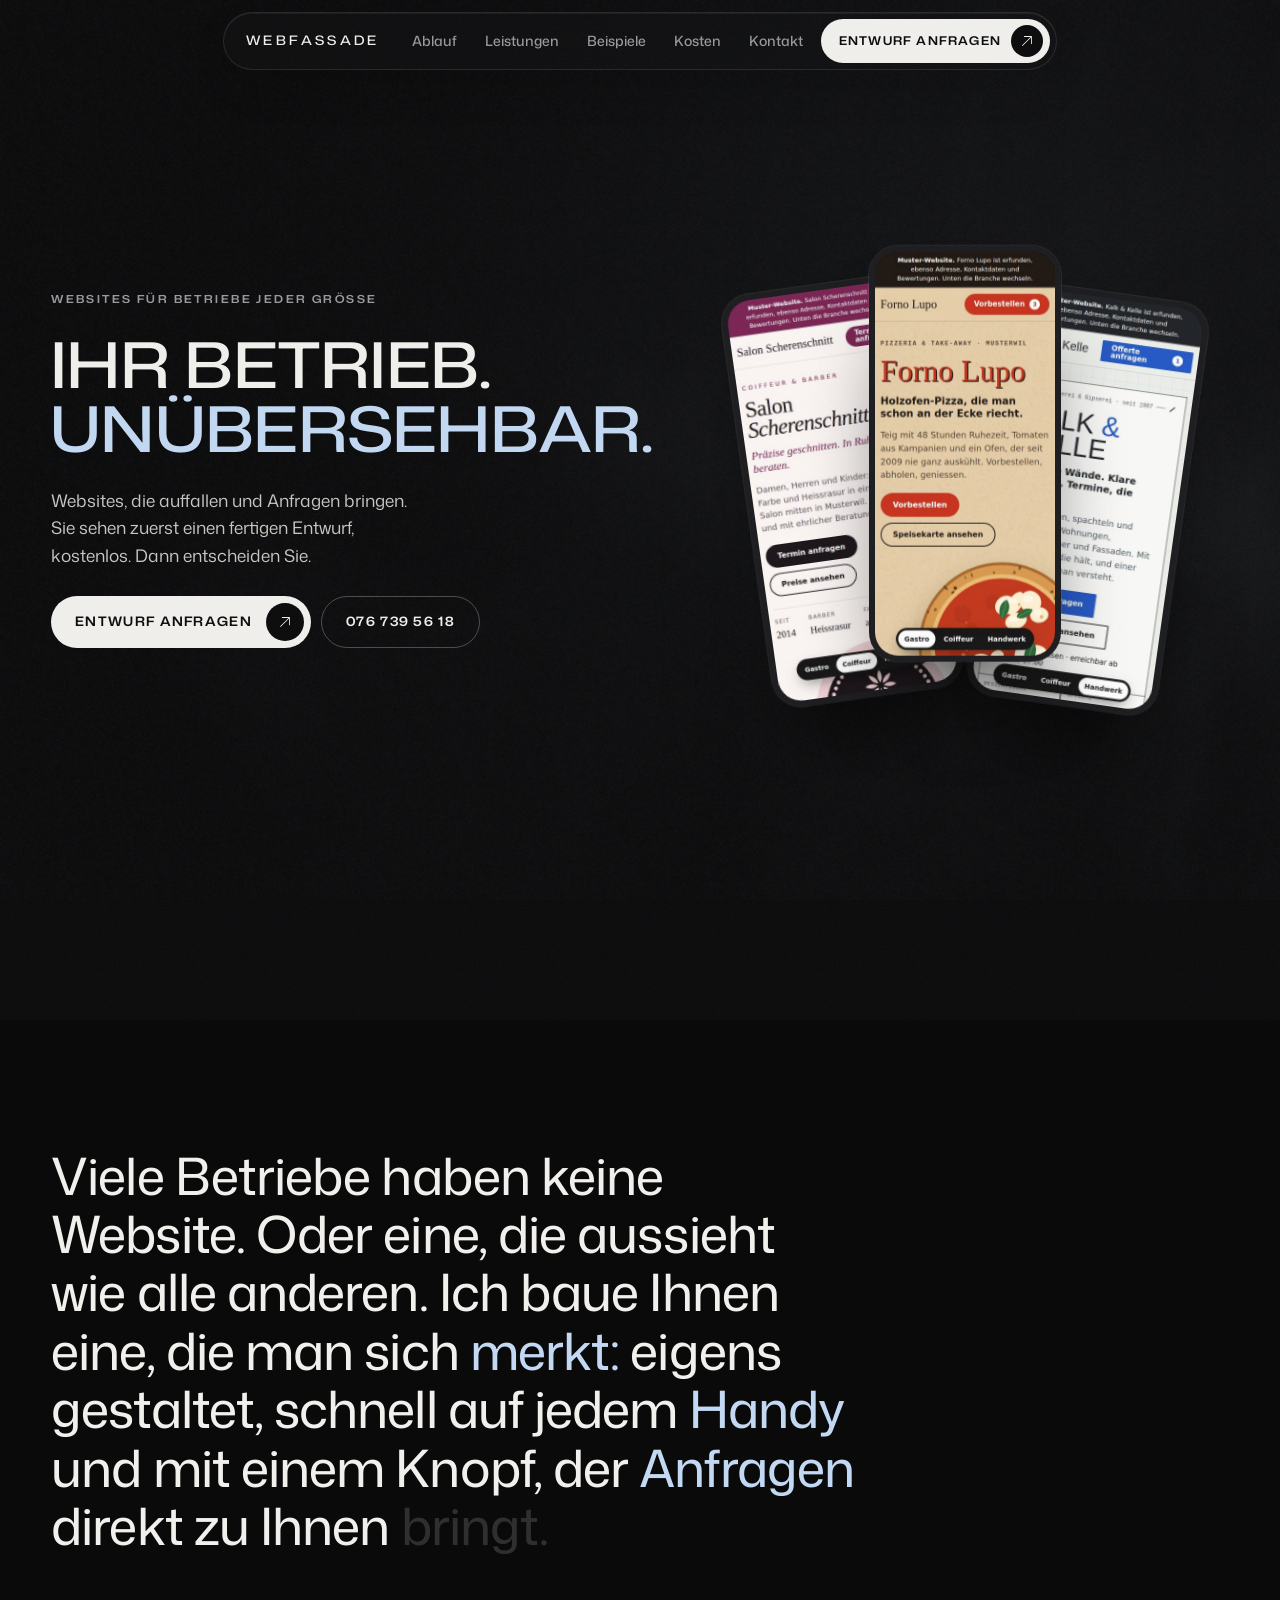
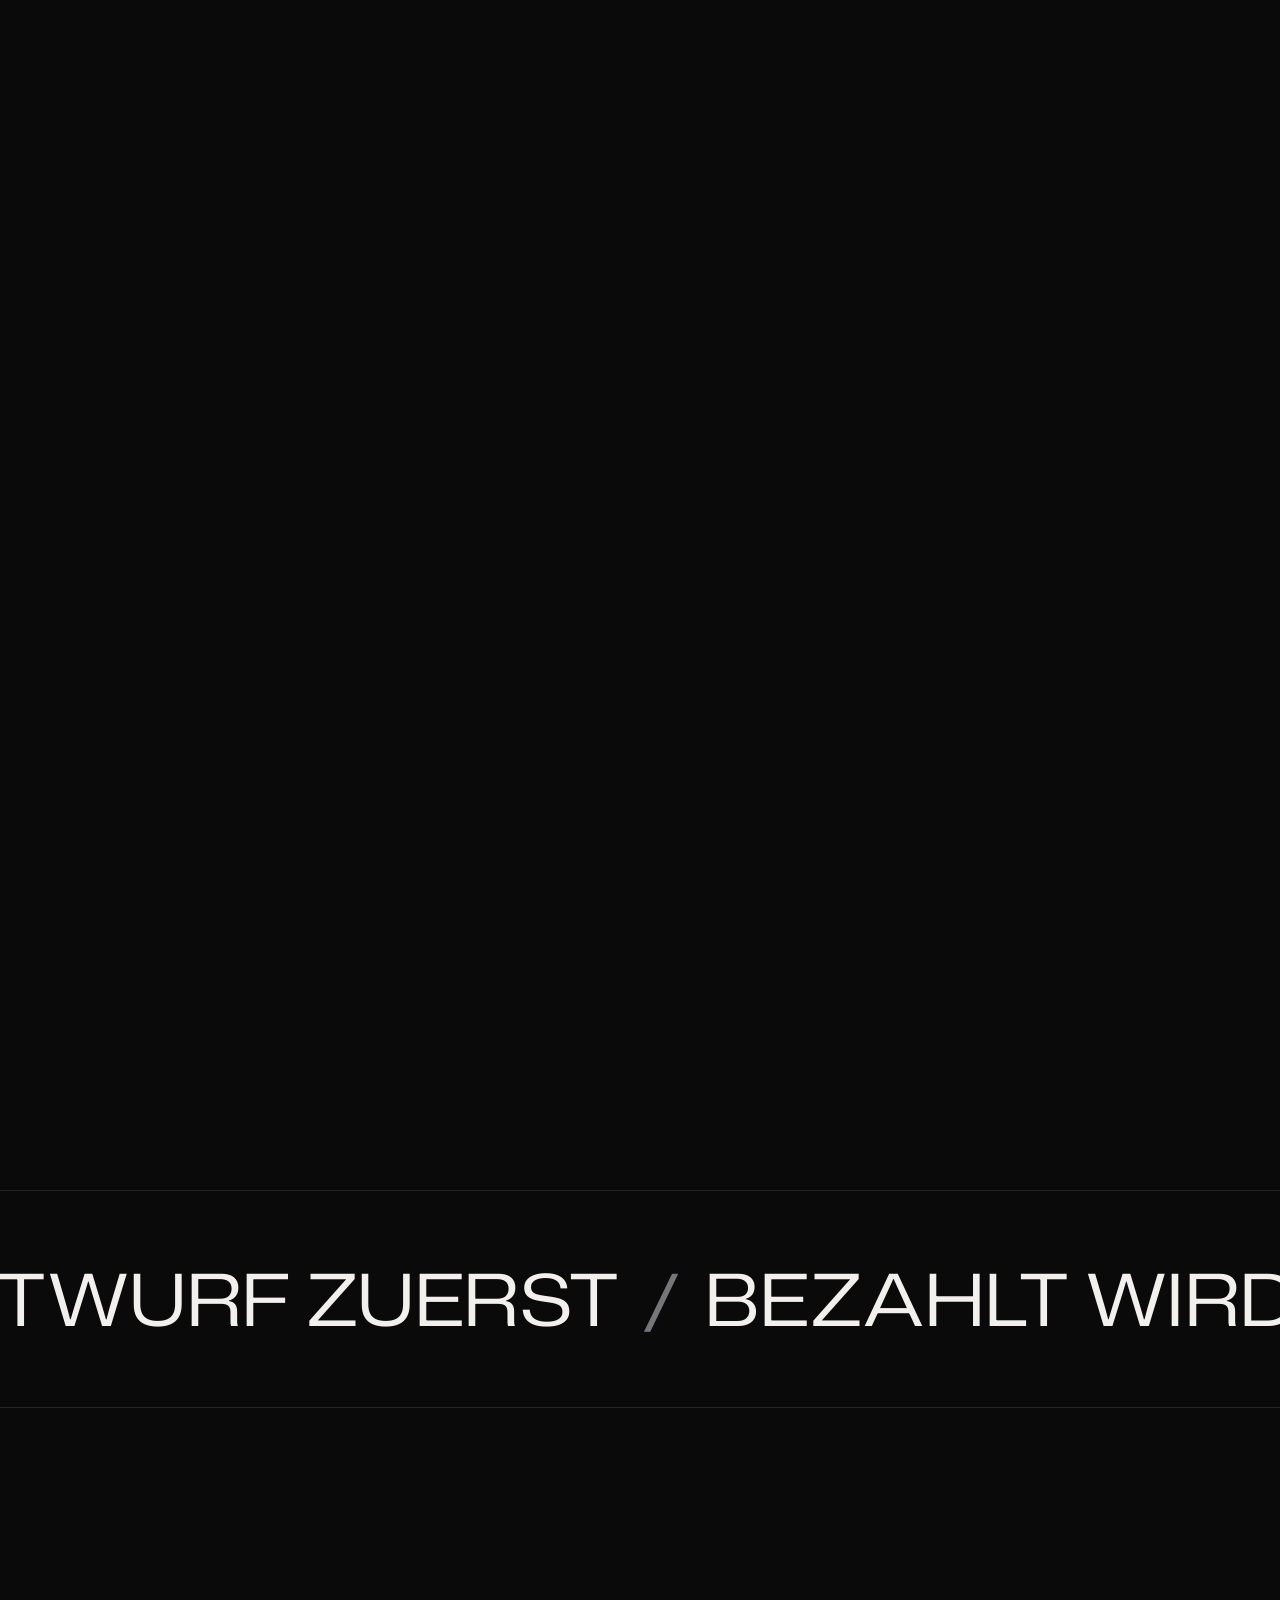
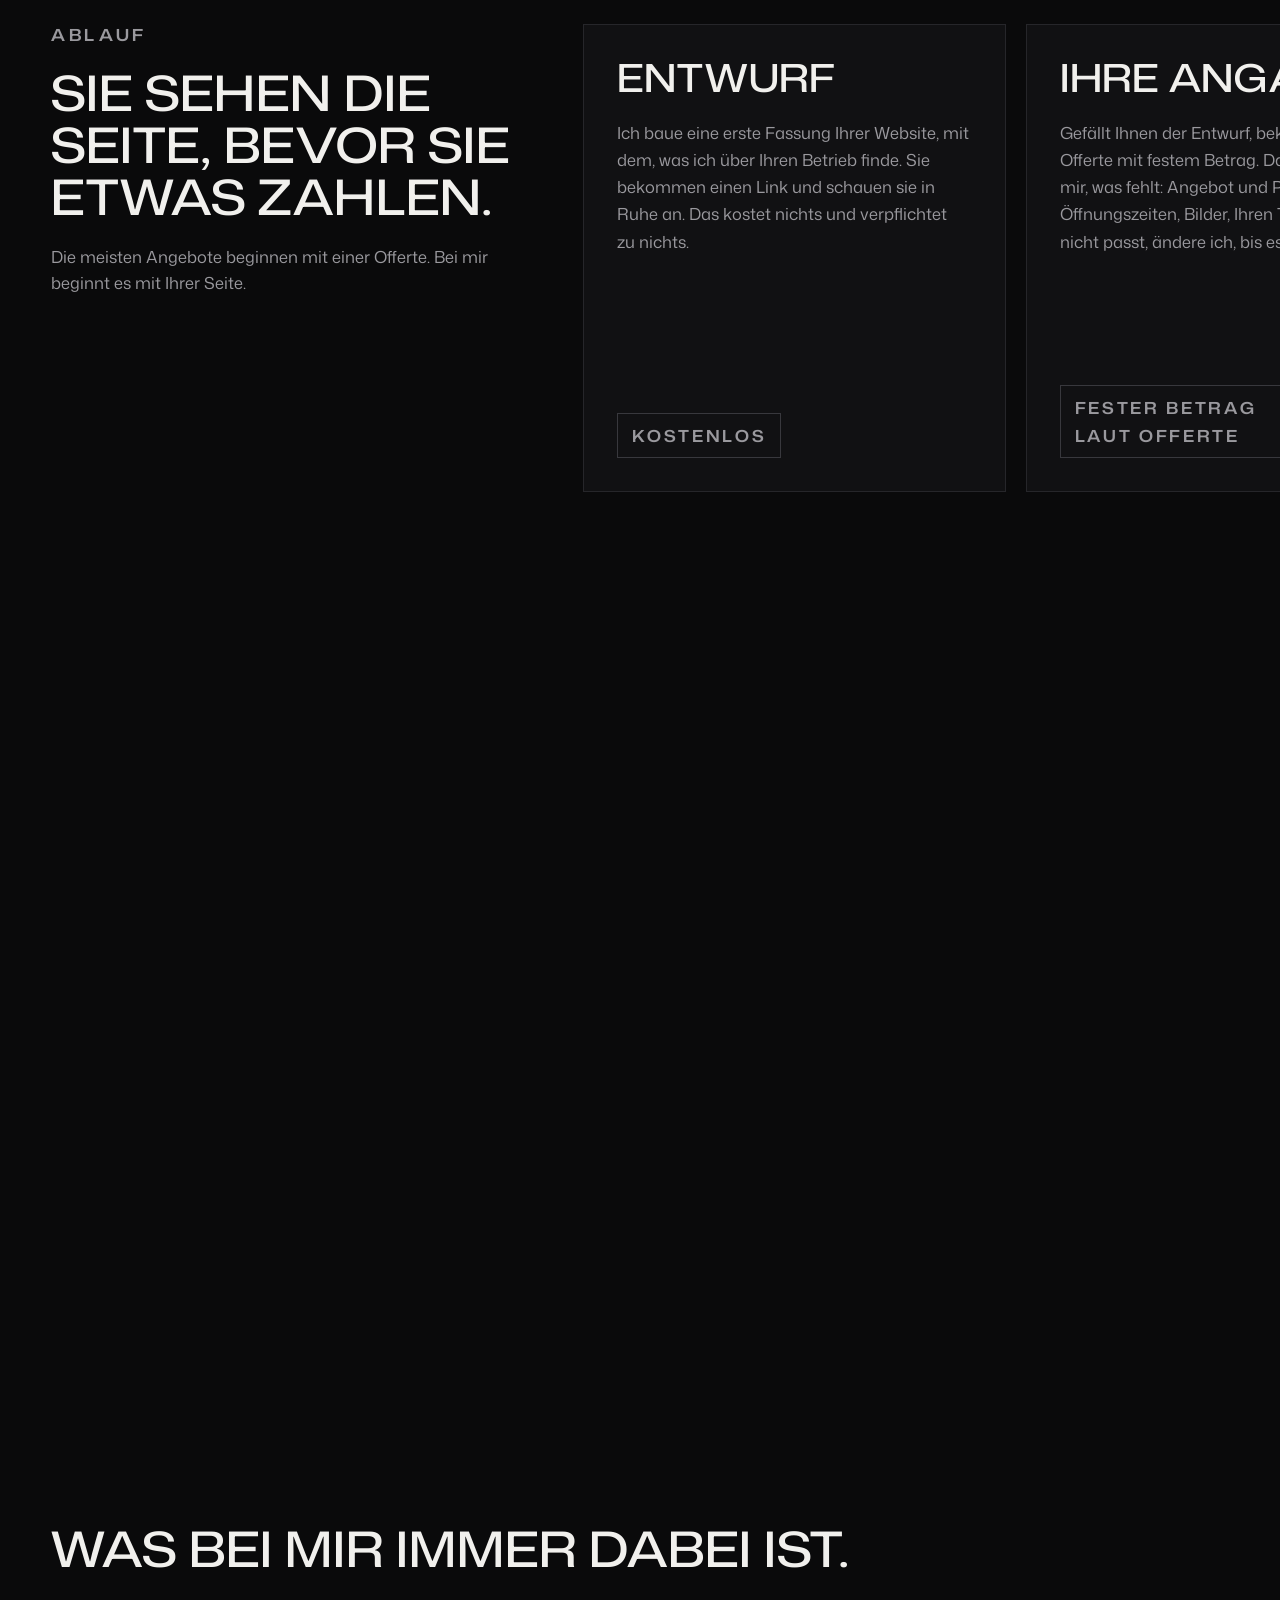
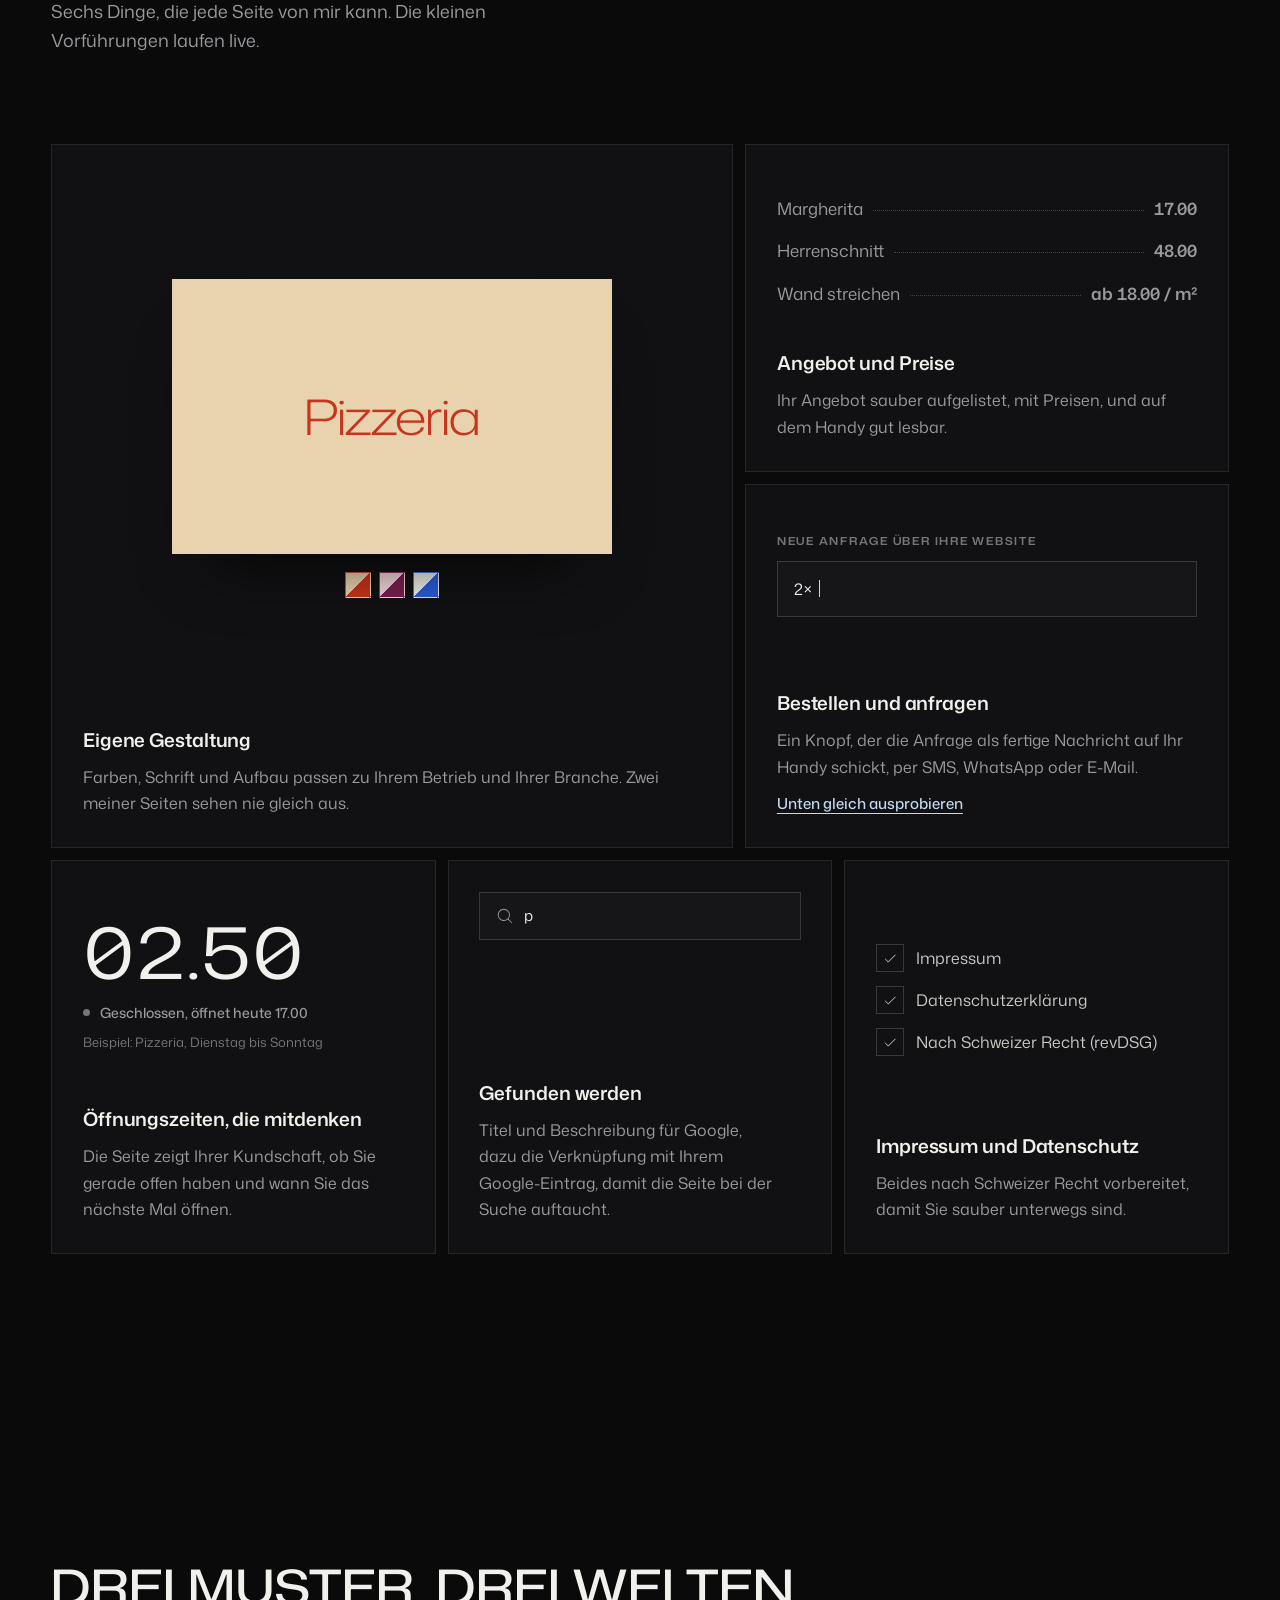
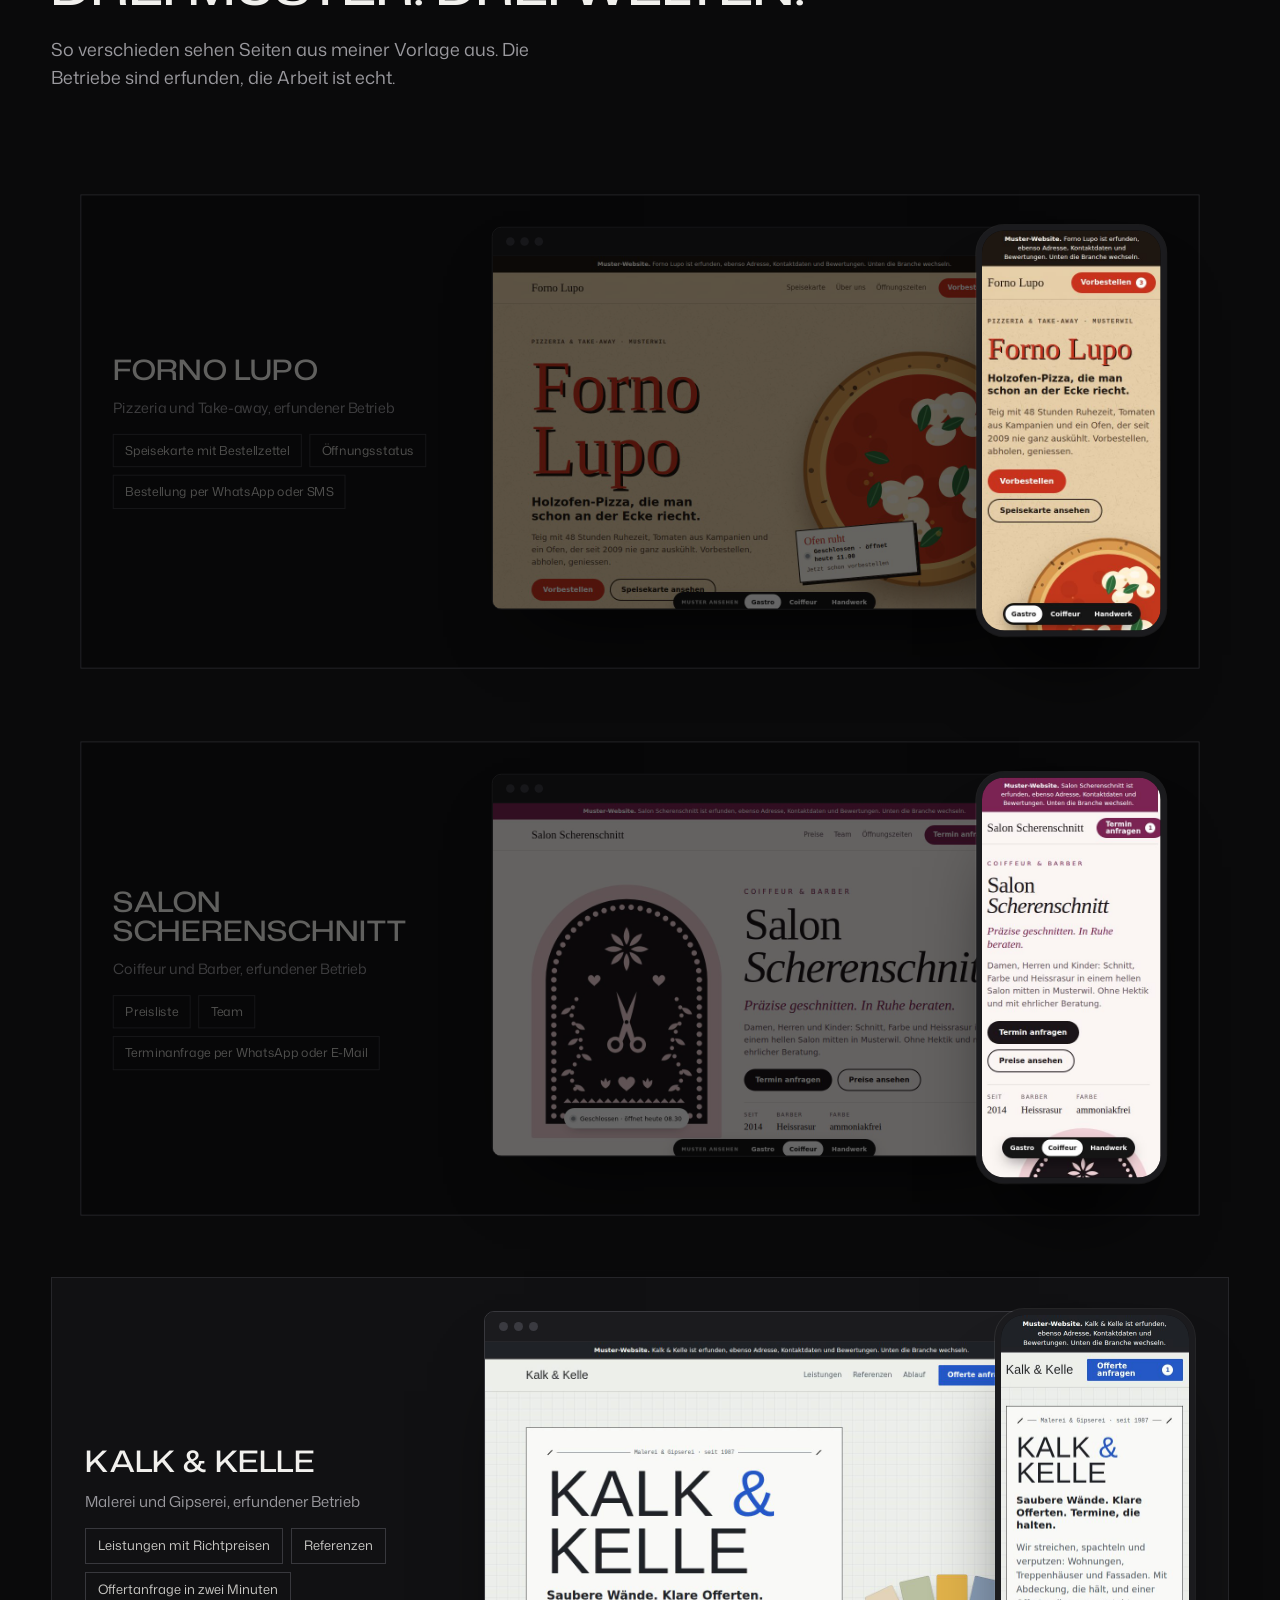
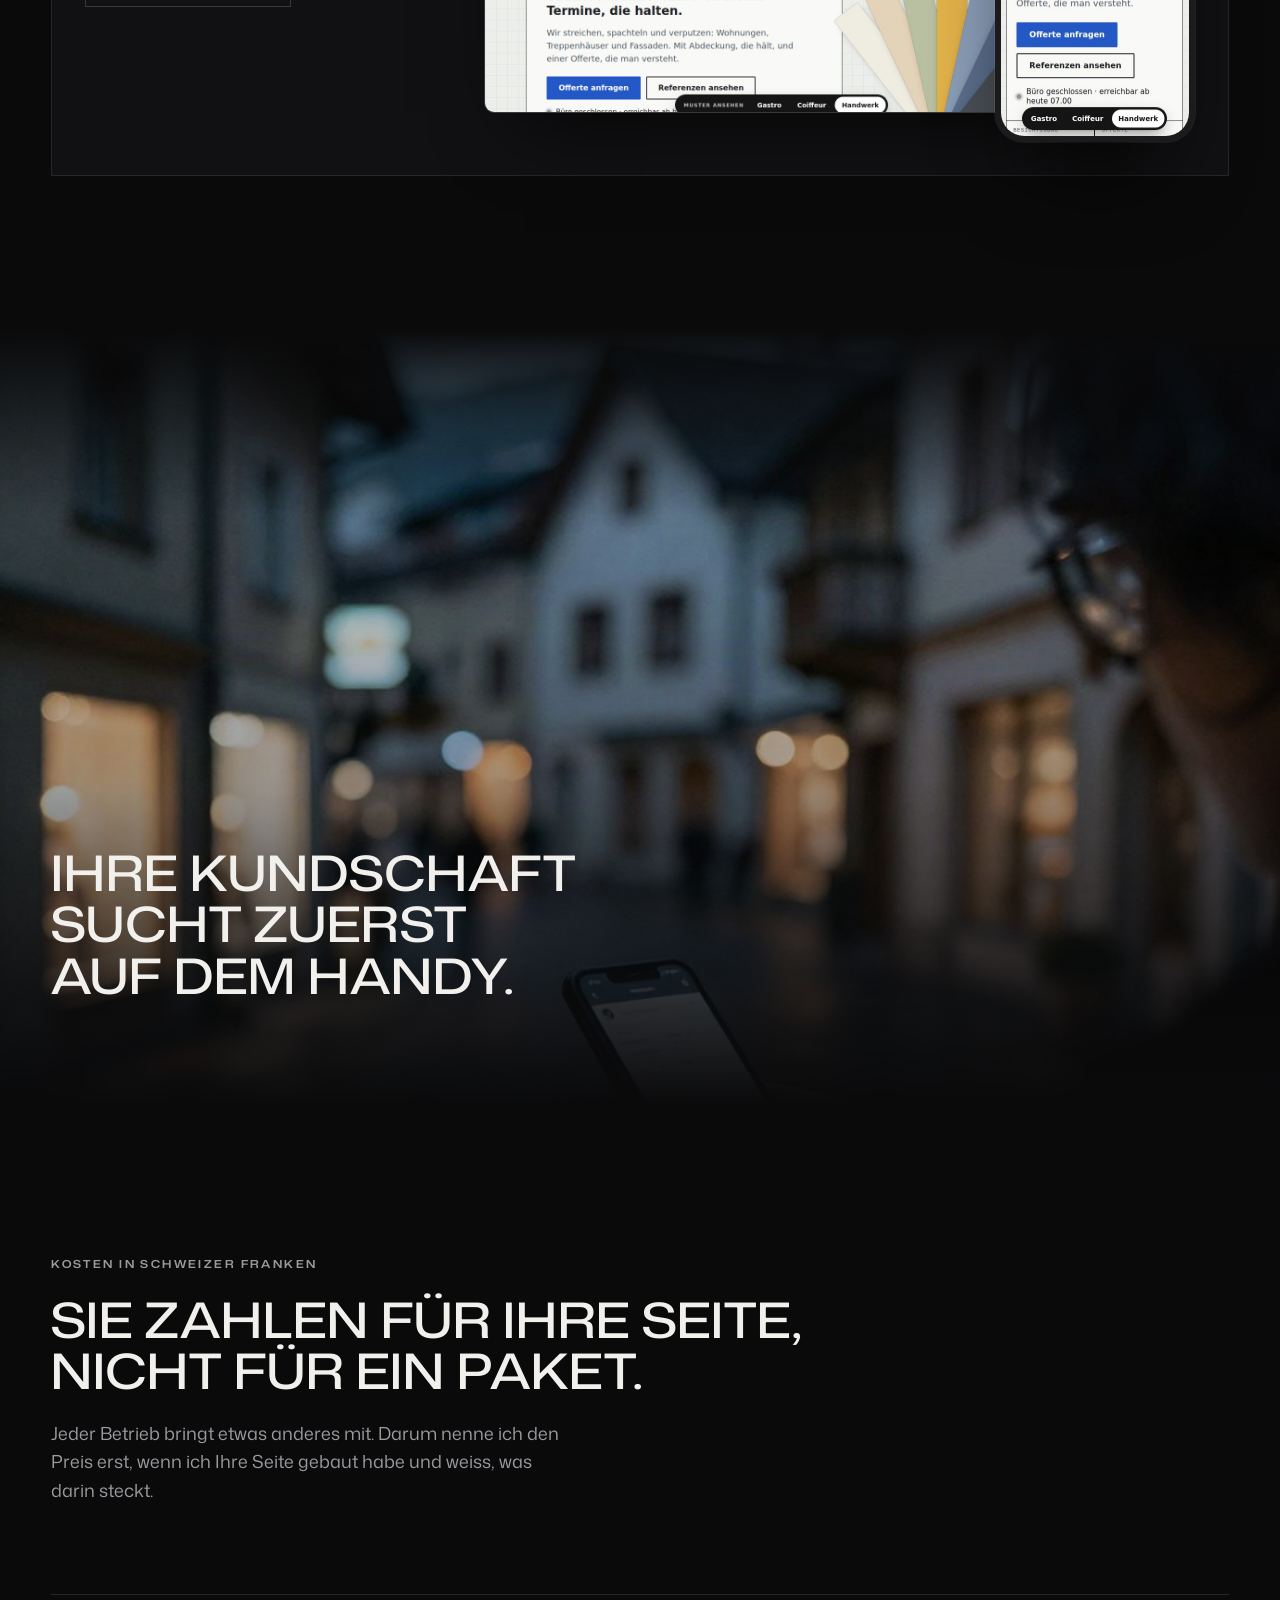
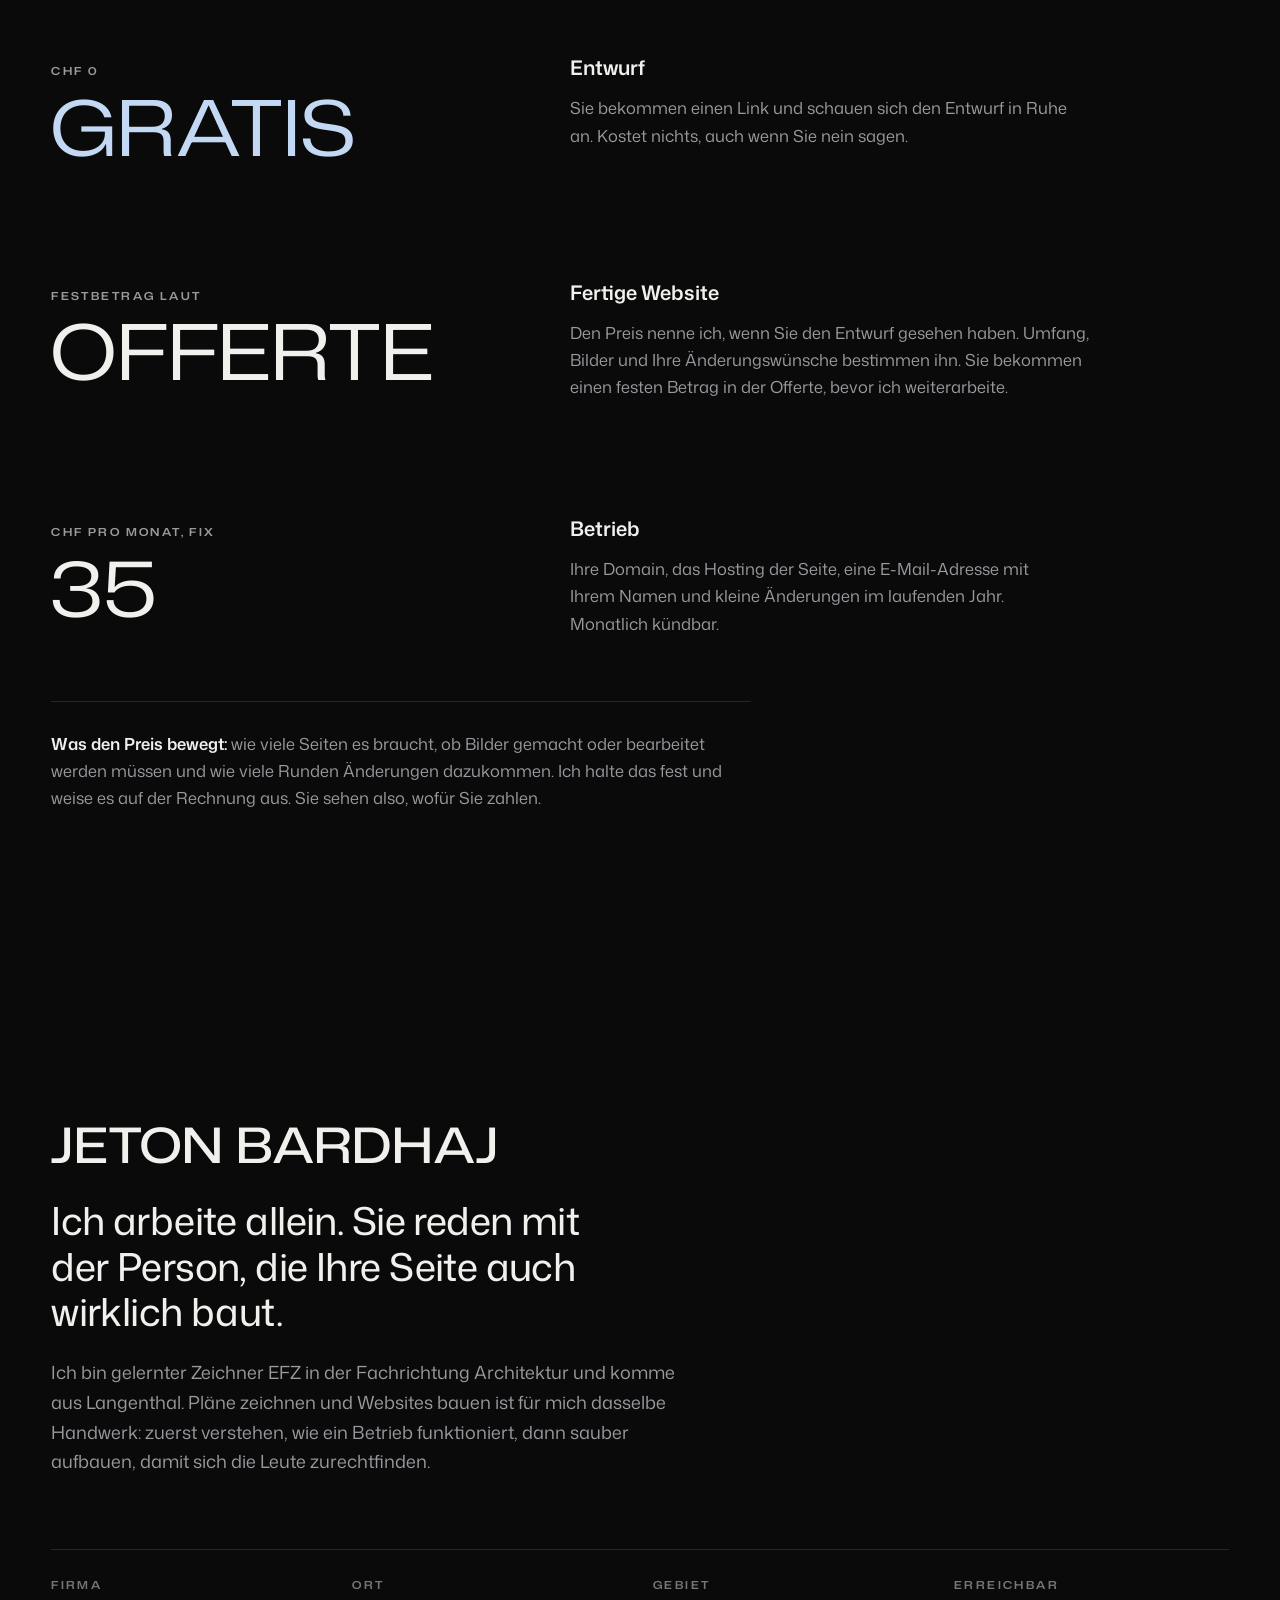
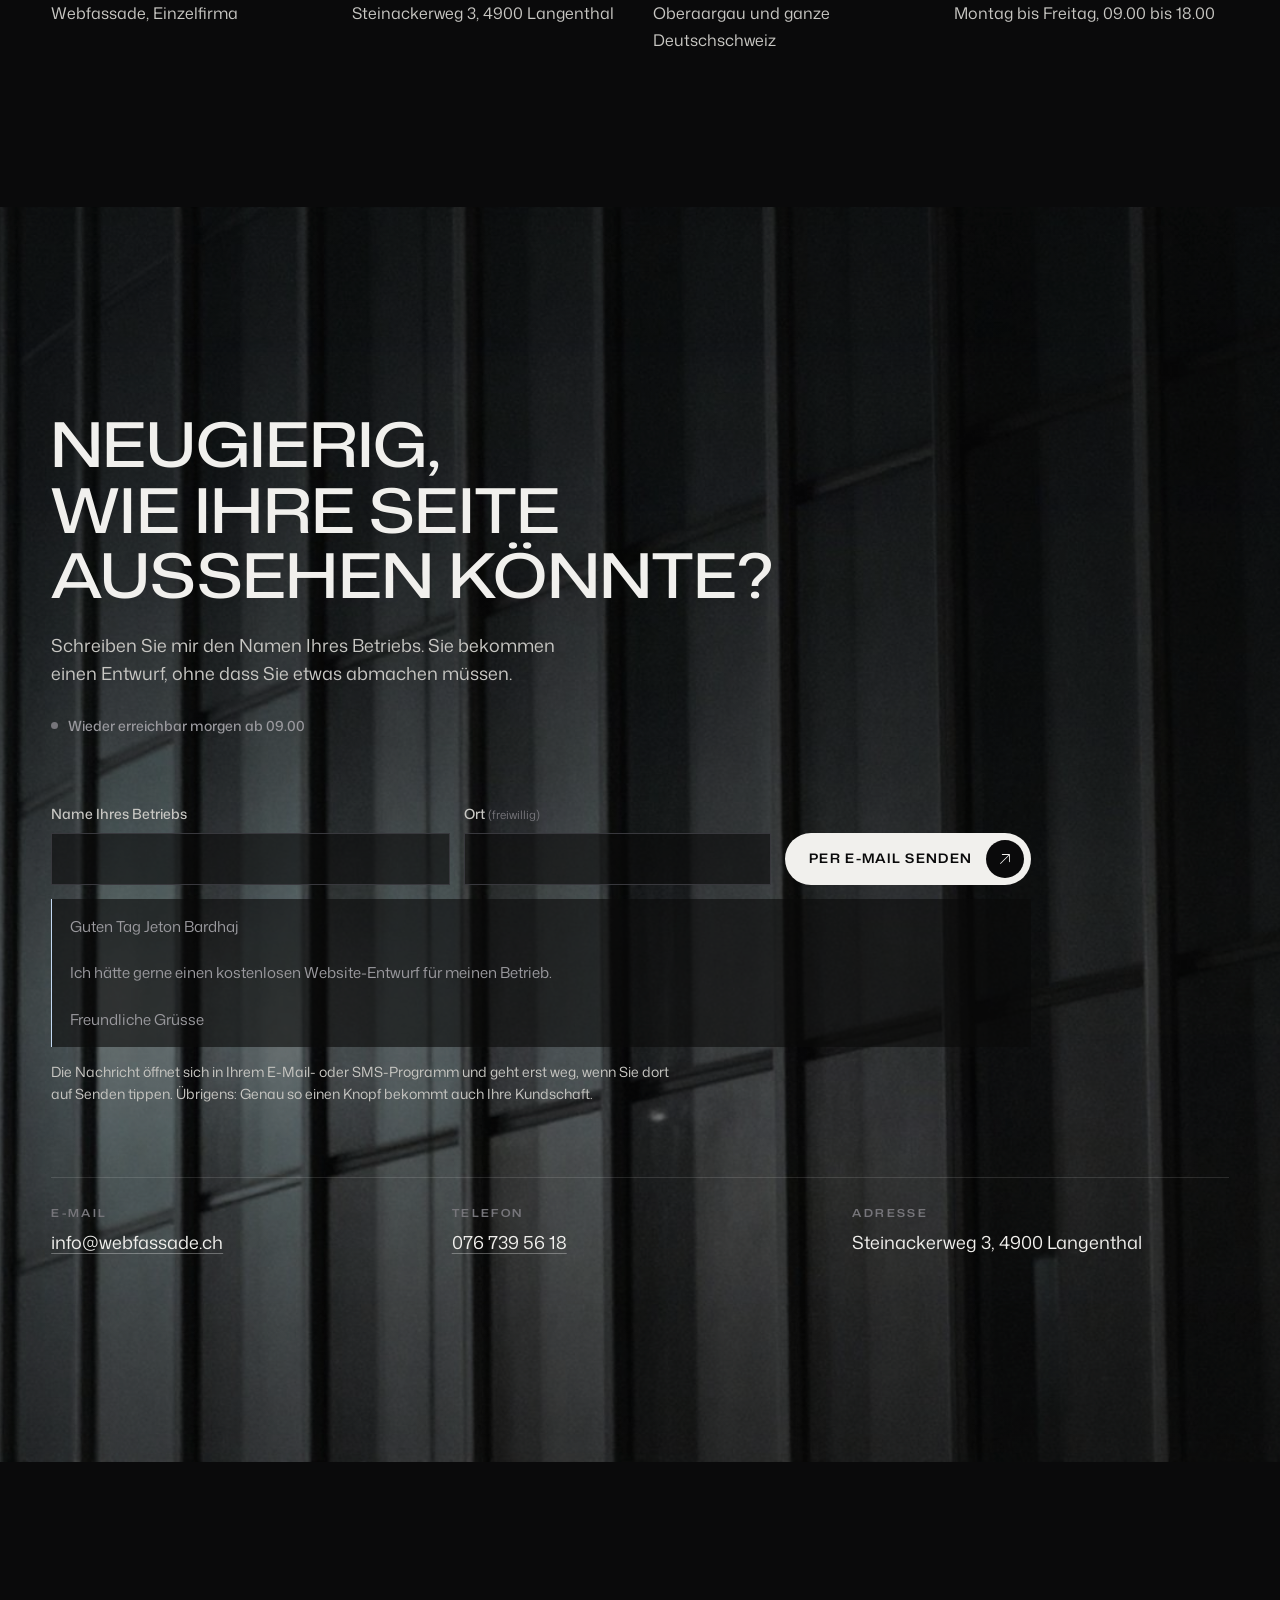
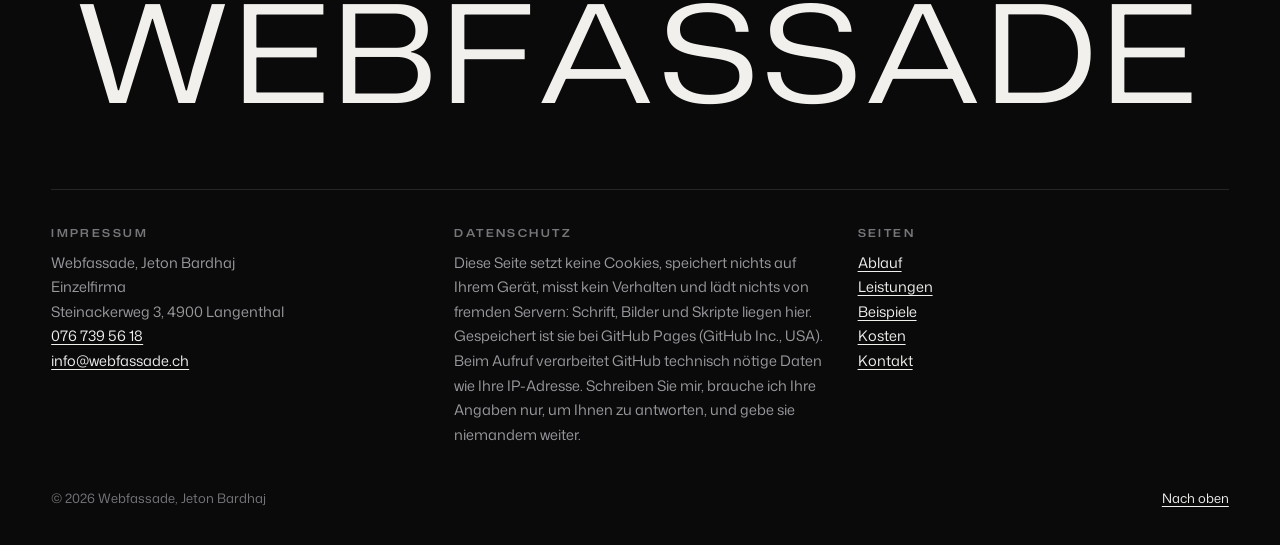
==== commit e30b84a3: "Neue Website: dunkel und ruhig, mit Scroll-Effekten und echten Beispielen - Gestaltung nach Tasteski" ====
--- a/index.html
+++ b/index.html
@@ -3,645 +3,663 @@
 <head>
 <meta charset="utf-8">
 <meta name="viewport" content="width=device-width, initial-scale=1, viewport-fit=cover">
-<title>Webfassade · Websites für kleine Betriebe, Langenthal</title>
-<meta name="description" content="Websites für kleine Betriebe im Oberaargau und in der ganzen Deutschschweiz. Sie sehen zuerst einen kostenlosen Entwurf, erst danach entscheiden Sie.">
+<title>Webfassade · Websites für Betriebe jeder Grösse</title>
+<meta name="description" content="Websites für Betriebe jeder Grösse in der Deutschschweiz. Auffällig, schnell auf jedem Handy, mit Anfragen direkt zu Ihnen. Zuerst sehen Sie einen kostenlosen Entwurf.">
 <link rel="canonical" href="https://webfassade.ch/">
-<meta name="theme-color" content="#F3F2ED">
+<meta name="theme-color" content="#0A0A0B">
 <meta property="og:type" content="website">
 <meta property="og:url" content="https://webfassade.ch/">
 <meta property="og:site_name" content="Webfassade">
 <meta property="og:locale" content="de_CH">
-<meta property="og:title" content="Webfassade · Ihre Fassade im Internet">
-<meta property="og:description" content="Websites für kleine Betriebe. Sie sehen zuerst einen kostenlosen Entwurf, erst danach entscheiden Sie.">
+<meta property="og:title" content="Webfassade · Ihr Betrieb. Unübersehbar.">
+<meta property="og:description" content="Websites für Betriebe jeder Grösse. Zuerst sehen Sie einen kostenlosen Entwurf, erst danach entscheiden Sie.">
 <meta property="og:image" content="https://webfassade.ch/vorschau.png">
 <meta property="og:image:width" content="1200">
 <meta property="og:image:height" content="630">
-<meta property="og:image:alt" content="Ihre Fassade im Internet. Zeichnung eines Hauses mit Laden, die Website ist rot eingezeichnet.">
+<meta property="og:image:alt" content="Ihr Betrieb. Unübersehbar. Webfassade, Websites für Betriebe jeder Grösse.">
 <meta name="twitter:card" content="summary_large_image">
-<link rel="icon" href="data:image/svg+xml,%3Csvg xmlns='http://www.w3.org/2000/svg' viewBox='0 0 32 32'%3E%3Crect width='32' height='32' rx='3' fill='%2316181B'/%3E%3Cpath d='M6 8l4.5 14L16 11l5.5 11L26 8' fill='none' stroke='%23fff' stroke-width='3' stroke-linejoin='round'/%3E%3Cpath d='M6 26.5h20' stroke='%23E0442D' stroke-width='3'/%3E%3C/svg%3E">
+<link rel="icon" href="data:image/svg+xml,%3Csvg xmlns='http://www.w3.org/2000/svg' viewBox='0 0 32 32'%3E%3Crect width='32' height='32' fill='%230A0A0B'/%3E%3Cpath d='M6 9l4.5 14L16 12l5.5 11L26 9' fill='none' stroke='%23F1F0ED' stroke-width='2.4' stroke-linejoin='round' stroke-linecap='round'/%3E%3C/svg%3E">
 <link rel="preload" href="schriften/mona-sans.woff2" as="font" type="font/woff2" crossorigin>
 <script type="application/ld+json">
-{"@context":"https://schema.org","@type":"ProfessionalService","name":"Webfassade","description":"Websites für kleine Betriebe im Oberaargau und in der Deutschschweiz","url":"https://webfassade.ch/","email":"info@webfassade.ch","telephone":"+41 76 739 56 18","founder":{"@type":"Person","name":"Jeton Bardhaj"},"address":{"@type":"PostalAddress","streetAddress":"Steinackerweg 3","postalCode":"4900","addressLocality":"Langenthal","addressCountry":"CH"},"areaServed":["Oberaargau","Deutschschweiz"],"openingHoursSpecification":[{"@type":"OpeningHoursSpecification","dayOfWeek":["Monday","Tuesday","Wednesday","Thursday","Friday"],"opens":"09:00","closes":"18:00"}]}
+{"@context":"https://schema.org","@type":"ProfessionalService","name":"Webfassade","description":"Websites für Betriebe jeder Grösse im Oberaargau und in der ganzen Deutschschweiz","url":"https://webfassade.ch/","email":"info@webfassade.ch","telephone":"+41 76 739 56 18","founder":{"@type":"Person","name":"Jeton Bardhaj"},"address":{"@type":"PostalAddress","streetAddress":"Steinackerweg 3","postalCode":"4900","addressLocality":"Langenthal","addressCountry":"CH"},"areaServed":["Oberaargau","Deutschschweiz"],"openingHoursSpecification":[{"@type":"OpeningHoursSpecification","dayOfWeek":["Monday","Tuesday","Wednesday","Thursday","Friday"],"opens":"09:00","closes":"18:00"}]}
 </script>
+<script>document.documentElement.className = 'js' + ('IntersectionObserver' in window ? ' io' : '') + (matchMedia('(prefers-reduced-motion: reduce)').matches ? '' : ' bewegt');</script>
 <style>
 /* Webfassade · Jeton Bardhaj, Langenthal
-   Idee: die Website als Umbauplan. Was schon steht, ist schwarz gezeichnet,
-   was neu dazukommt, rot – wie in Baugesuchsplänen.
-   Schrift: Mona Sans, SIL Open Font License 1.1, liegt in schriften/ (kein Google-Server). */
+   Gestaltung: siehe DESIGN.md. Kino-Schwarz, monochrom, ein einziger Akzent (Eisblau).
+   Formregel: Knöpfe sind Pillen, alle Flächen, Bilder und Felder sind eckig; Geräte behalten ihre Rundung.
+   Ebenen (z-index): 0 Licht, 1 Inhalt, 45 Menü, 50 Navigation, 70 Korn, 100 Sprunglink.
+   Schrift: Mona Sans (SIL OFL 1.1), Lenis (MIT), Symbole: Phosphor Icons light (MIT). Alles liegt auf dieser Seite. */
 @font-face{font-family:'Mona Sans';src:url(schriften/mona-sans.woff2) format('woff2');font-weight:200 900;font-stretch:75% 125%;font-style:normal;font-display:swap}
 :root{
-  --papier:#F3F2ED; --weiss:#FFFFFF; --tinte:#16181B; --tinte-2:#4A5058; --tinte-3:#636970;
-  --linie:#D5D2C9; --linie-2:#E6E3DB;
-  --rot:#C92E1C; --rot-dunkel:#A52313; --rot-weich:#F9E5E0; --rot-auf-dunkel:#F0624A;
-  --schrift:'Mona Sans','Helvetica Neue',Arial,sans-serif;
-  color-scheme:light;
+  --grund:#0A0A0B; --flaeche:#111113; --karte:#161618; --linie:#26262A; --linie-2:#38383D;
+  --weiss:#F1F0ED; --text:#C8C7C3; --grau:#9A999E; --grau-2:#76757A;
+  --eis:#C3D9F3;
+  --weich:cubic-bezier(.32,.72,0,1); --schnell:cubic-bezier(.16,1,.3,1);
+  --schrift:'Mona Sans',system-ui,sans-serif;
+  --rand:clamp(16px,4vw,56px);
+  color-scheme:dark;
 }
 *,*::before,*::after{box-sizing:border-box}
-html{-webkit-text-size-adjust:100%;scroll-behavior:smooth;scroll-padding-top:84px}
-body{margin:0;background:var(--papier);color:var(--tinte);font:400 17px/1.6 var(--schrift);-webkit-font-smoothing:antialiased}
+html{-webkit-text-size-adjust:100%;background:var(--grund);scroll-padding-top:96px}
+html.lenis,html.lenis body{height:auto}
+.lenis.lenis-stopped{overflow:clip}
+.lenis [data-lenis-prevent]{overscroll-behavior:contain}
+body{margin:0;color:var(--text);background:var(--grund);font:400 17px/1.65 var(--schrift);-webkit-font-smoothing:antialiased;-moz-osx-font-smoothing:grayscale}
 @media (min-width:760px){body{font-size:18px}}
+h1,h2,h3,p,ul,ol,dl,dd,figure{margin:0}
+ul,ol{padding:0;list-style:none}
+h1,h2,h3{color:var(--weiss);text-wrap:balance}
+p{text-wrap:pretty}
 a{color:inherit}
-h1,h2,h3,p,dl,dd,figure{margin:0}
-h1,h2,h3{text-wrap:balance}
-p{text-wrap:pretty}
-::selection{background:var(--rot);color:#fff}
-:focus-visible{outline:3px solid var(--rot);outline-offset:3px}
-.innen{width:100%;max-width:1200px;margin-inline:auto;padding-inline:clamp(16px,4vw,48px)}
-.sprung{position:absolute;left:12px;top:-80px;z-index:100;padding:10px 16px;background:var(--tinte);color:#fff;text-decoration:none;font-weight:600}
-.sprung:focus{top:12px}
-
-/* Beschriftung wie auf einem Plan: breit, Versalien, gesperrt */
-.label{font-size:12.5px;line-height:1.5;font-weight:650;font-stretch:125%;letter-spacing:.14em;text-transform:uppercase;color:var(--tinte-3)}
-
-.knopf{display:inline-flex;align-items:center;justify-content:center;gap:10px;min-height:52px;padding:0 22px;border:2px solid transparent;border-radius:2px;font-weight:650;font-size:16px;font-stretch:108%;line-height:1.2;text-align:center;text-decoration:none;cursor:pointer;transition:background-color .15s ease,color .15s ease,border-color .15s ease}
-.knopf-rot{background:var(--rot);color:#fff}
-.knopf-rot:hover{background:var(--rot-dunkel)}
-.knopf-linie{border-color:var(--tinte);color:var(--tinte)}
-.knopf-linie:hover{background:var(--tinte);color:var(--papier)}
-
-/* Kopf */
-.kopf{position:sticky;top:0;z-index:30;background:rgb(243 242 237 / .93);-webkit-backdrop-filter:blur(10px);backdrop-filter:blur(10px);border-bottom:1.5px solid var(--tinte)}
-.kopf .innen{display:flex;align-items:center;gap:28px;min-height:68px}
-.marke{display:grid;gap:5px;text-decoration:none;line-height:1}
-.marke b{font-size:18px;font-weight:850;font-stretch:125%;letter-spacing:.03em;text-transform:uppercase}
-.marke span{font-size:10.5px;font-weight:600;font-stretch:112%;letter-spacing:.14em;text-transform:uppercase;color:var(--tinte-3)}
+img{display:block;max-width:100%;height:auto}
+svg{display:block}
+::selection{background:var(--eis);color:var(--grund)}
+:focus-visible{outline:2px solid var(--eis);outline-offset:4px}
+.unsichtbar{position:absolute;width:1px;height:1px;margin:-1px;padding:0;overflow:hidden;clip:rect(0 0 0 0);white-space:nowrap;border:0}
+.sprung{position:fixed;left:16px;top:-80px;z-index:100;padding:12px 20px;border-radius:999px;background:var(--weiss);color:var(--grund);font-weight:600;text-decoration:none}
+.sprung:focus{top:16px}
+.innen{width:100%;max-width:1320px;margin-inline:auto;padding-inline:var(--rand)}
+main,.fuss{position:relative;z-index:1}
+.ico{width:18px;height:18px;fill:currentColor}
+
+/* Licht im Hintergrund (WebGL), ruhiger Rückfall ohne WebGL, feines Korn */
+#licht{position:fixed;left:0;top:0;z-index:0;display:block;width:100%;height:100vh;height:100lvh;pointer-events:none}
+body::before{content:"";position:fixed;inset:0;z-index:0;pointer-events:none;background:radial-gradient(60% 50% at 78% 20%,rgb(195 217 243 / .08),transparent 70%)}
+.webgl body::before{display:none}
+body::after{content:"";position:fixed;inset:-120px;z-index:70;pointer-events:none;opacity:.05;background-image:url("data:image/svg+xml,%3Csvg xmlns='http://www.w3.org/2000/svg' width='180' height='180'%3E%3Cfilter id='k'%3E%3CfeTurbulence type='fractalNoise' baseFrequency='.9' numOctaves='3' stitchTiles='stitch'/%3E%3C/filter%3E%3Crect width='100%25' height='100%25' filter='url(%23k)'/%3E%3C/svg%3E")}
+.bewegt body::after{animation:korn 1s steps(5) infinite}
+@keyframes korn{0%,100%{transform:translate(0,0)}20%{transform:translate(-40px,25px)}40%{transform:translate(30px,-45px)}60%{transform:translate(-20px,50px)}80%{transform:translate(45px,15px)}}
+
+/* Schrift: Anzeige breit, Versalien, leicht gesperrt (nach Bugatti), Fliesstext ruhig */
+.label{font-size:11px;line-height:1.3;font-weight:600;font-stretch:125%;letter-spacing:.22em;text-transform:uppercase;color:var(--grau)}
+h2{font-size:clamp(28px,3.8vw,56px);line-height:1.06;font-weight:500;font-stretch:125%;letter-spacing:.02em;text-transform:uppercase;hyphens:auto}
+h3{font-weight:600}
+.lead{max-width:48ch;font-size:clamp(17px,1.4vw,20px);line-height:1.6;color:var(--grau)}
+.kopf-block{display:grid;gap:22px;justify-items:start;margin-bottom:clamp(48px,7vw,96px)}
+.abschnitt{position:relative;padding:clamp(96px,12vw,168px) 0}
+.status{display:inline-flex;align-items:center;gap:10px;font-size:14px;font-weight:500;color:var(--grau)}
+.status::before{content:"";flex:none;width:7px;height:7px;border-radius:50%;background:var(--grau-2)}
+.status.offen{color:var(--text)}
+.status.offen::before{background:var(--eis);box-shadow:0 0 0 4px rgb(195 217 243 / .14)}
+
+/* Knöpfe: Pille, Pfeil im eigenen Kreis, Text rollt beim Überfahren */
+.knopf{display:inline-flex;align-items:center;gap:14px;height:52px;padding:0 7px 0 24px;border-radius:999px;background:var(--weiss);color:var(--grund);font-size:13px;font-weight:600;font-stretch:118%;letter-spacing:.1em;text-transform:uppercase;text-decoration:none;white-space:nowrap;cursor:pointer;transition:transform .6s var(--weich),background-color .4s var(--weich)}
+.knopf:hover{background:#DDE3EA}
+.knopf:active{transform:scale(.98)}
+.knopf i{display:grid;place-items:center;flex:none;width:38px;height:38px;border-radius:50%;background:var(--grund);color:var(--weiss);transition:transform .6s var(--weich)}
+.knopf:hover i{transform:translate(2px,-2px) scale(1.06)}
+.knopf-linie{display:inline-flex;align-items:center;gap:10px;height:52px;padding:0 24px;border-radius:999px;border:1px solid rgb(241 240 237 / .28);color:var(--weiss);font-size:13px;font-weight:600;font-stretch:118%;letter-spacing:.1em;text-transform:uppercase;text-decoration:none;white-space:nowrap;transition:background-color .4s var(--weich),border-color .4s var(--weich)}
+.knopf-linie:hover{background:rgb(241 240 237 / .08);border-color:rgb(241 240 237 / .5)}
+.rolle{display:block;height:1.35em;line-height:1.35em;overflow:hidden}
+.rolle span{display:block;transition:transform .6s var(--weich)}
+a:hover>.rolle span,button:hover>.rolle span{transform:translateY(-100%)}
+
+/* Navigation: schwebende Glasinsel */
+.insel{position:fixed;top:12px;left:50%;z-index:50;display:flex;align-items:center;gap:4px;width:max-content;max-width:calc(100% - 20px);padding:6px 6px 6px 22px;border-radius:999px;border:1px solid rgb(255 255 255 / .1);background:rgb(17 17 19 / .55);-webkit-backdrop-filter:blur(18px) saturate(1.4);backdrop-filter:blur(18px) saturate(1.4);box-shadow:inset 0 1px 0 rgb(255 255 255 / .06),0 20px 50px -24px rgb(0 0 0 / .8);transform:translateX(-50%)}
+@media (prefers-reduced-transparency:reduce){.insel{background:#111113;-webkit-backdrop-filter:none;backdrop-filter:none}}
+.bewegt .insel{animation:insel 1s var(--schnell) .1s both}
+@keyframes insel{from{opacity:0;transform:translate(-50%,-20px)}}
+.marke{margin-right:auto;padding-right:14px;color:var(--weiss);font-size:13px;font-weight:500;font-stretch:125%;letter-spacing:.26em;text-transform:uppercase;text-decoration:none;white-space:nowrap}
 .navi{display:none}
-.navi a{text-decoration:none;font-weight:600;font-size:15px;color:var(--tinte-2)}
-.navi a:hover{color:var(--rot)}
-.kopf .knopf{display:none;min-height:44px;padding:0 18px;font-size:15px}
-@media (min-width:760px){.kopf .knopf{display:inline-flex;margin-left:auto}}
-@media (min-width:980px){.navi{display:flex;gap:26px;margin-left:auto}.kopf .knopf{margin-left:0}}
-
-/* Start */
-.hero{padding:clamp(32px,5vw,72px) 0 clamp(56px,7vw,104px)}
-.hero .innen{display:grid;gap:44px}
-@media (min-width:980px){.hero .innen{grid-template-columns:minmax(0,1.04fr) minmax(0,.96fr);gap:56px;align-items:center}}
-.hero h1{margin-top:18px;font-size:clamp(44px,7vw,86px);line-height:.94;font-weight:850;font-stretch:108%;letter-spacing:-.035em}
-.hero h1 .rot{color:var(--rot)}
-.hero .fuehrt{margin-top:24px;font-size:clamp(18px,1.55vw,21px);line-height:1.55;color:var(--tinte-2);max-width:40ch}
-.aktionen{display:flex;flex-wrap:wrap;gap:12px;margin-top:30px}
-.merkmale{list-style:none;margin:34px 0 0;padding:20px 0 0;border-top:1px solid var(--linie);display:grid;gap:10px}
-.merkmale li{display:flex;gap:14px;font-size:15.5px;line-height:1.45;color:var(--tinte-2)}
-.merkmale li::before{content:"";flex:none;width:16px;height:2px;margin-top:.7em;background:var(--rot)}
-
-/* Plan mit Schriftfeld */
-.plan{position:relative;background:var(--weiss);border:1.5px solid var(--tinte);container-type:inline-size}
-.legende{position:absolute;top:12px;left:14px;display:flex;gap:16px}
-.legende span{display:flex;align-items:center;gap:7px;font-size:10.5px;font-weight:650;font-stretch:125%;letter-spacing:.12em;text-transform:uppercase;color:var(--tinte-2)}
-.legende span::before{content:"";width:18px;height:2.5px;background:var(--tinte)}
-.legende .neu::before{background:var(--rot)}
-.schriftfeld{display:grid;grid-template-columns:repeat(2,minmax(0,1fr));border-top:1.5px solid var(--tinte)}
-.schriftfeld div{padding:9px 14px 10px;border-right:1px solid var(--tinte);border-bottom:1px solid var(--tinte)}
-.schriftfeld div:nth-child(2n){border-right:0}
-.schriftfeld div:nth-last-child(-n+2){border-bottom:0}
-@container (min-width:600px){
-  .schriftfeld{grid-template-columns:repeat(4,minmax(0,1fr))}
-  .schriftfeld div{border-bottom:0;border-right:1px solid var(--tinte)}
-  .schriftfeld div:nth-child(2n){border-right:1px solid var(--tinte)}
-  .schriftfeld div:last-child{border-right:0}
-}
-.schriftfeld dt{font-size:9.5px;font-weight:650;font-stretch:125%;letter-spacing:.14em;text-transform:uppercase;color:var(--tinte-3)}
-.schriftfeld dd{margin-top:3px;font-size:14.5px;font-weight:650;line-height:1.3}
-
-/* Zeichnungen */
-.zeichnung{display:block;width:100%;height:auto;color:var(--tinte)}
-.zeichnung .b{fill:none;stroke:currentColor;stroke-width:2;stroke-linecap:round;stroke-linejoin:round}
-.zeichnung .dick{stroke-width:3}
-.zeichnung .d{fill:none;stroke:currentColor;stroke-width:1.1;stroke-linecap:round;stroke-linejoin:round}
-.zeichnung .hg{fill:#fff}
-.zeichnung .m{fill:none;stroke:var(--tinte-3);stroke-width:.9}
-.zeichnung .t{fill:none;stroke:var(--tinte);stroke-width:1.4}
-.zeichnung .n{fill:none;stroke:var(--rot);stroke-width:2;stroke-linecap:round;stroke-linejoin:round}
-.zeichnung .fein{stroke-width:1.3}
-.zeichnung .balken{stroke-width:5}
-.zeichnung .nf{fill:var(--rot)}
-.zeichnung text{font-family:var(--schrift);fill:currentColor}
-.zeichnung .masstext{font-size:13px;font-weight:600;font-stretch:110%;fill:var(--tinte-2)}
-.zeichnung .schild{font-size:13px;font-weight:750;font-stretch:125%;letter-spacing:.2em;fill:var(--rot)}
-/* Die Ansicht zeichnet sich beim Laden selbst, ausser bei «Bewegung reduzieren» */
-@media (prefers-reduced-motion:no-preference){
-  .zeichnet .z{stroke-dasharray:1;stroke-dashoffset:1;animation:zeichnen 1s cubic-bezier(.55,.1,.3,1) forwards;animation-delay:var(--v,0s)}
-  .zeichnet .f{opacity:0;animation:einblenden .7s ease forwards;animation-delay:var(--v,0s)}
-}
-@keyframes zeichnen{to{stroke-dashoffset:0}}
-@keyframes einblenden{to{opacity:1}}
-
-/* Abschnitte */
-.abschnitt{padding:clamp(64px,9vw,128px) 0}
-.abschnitt.hell{background:var(--weiss);border-block:1px solid var(--linie)}
-.kopfzeile{display:grid;gap:18px;margin-bottom:clamp(40px,5vw,68px)}
-@media (min-width:980px){.kopfzeile{grid-template-columns:minmax(0,1fr) minmax(0,3fr);gap:40px}}
-.nummer{display:flex;align-items:baseline;gap:12px;padding-top:.5em}
-.nummer b{font-weight:800;color:var(--tinte)}
-.kopfzeile h2,.kontakt h2{font-size:clamp(32px,4.5vw,58px);line-height:1.02;font-weight:800;font-stretch:108%;letter-spacing:-.03em}
-.kopfzeile .lead{margin-top:18px;font-size:clamp(18px,1.5vw,20px);color:var(--tinte-2);max-width:54ch}
-h3{font-size:20px;line-height:1.25;font-weight:700;font-stretch:104%;letter-spacing:-.01em}
-
-/* Positionsnummer im Kreis, wie im Plan */
-.pos{display:inline-grid;place-items:center;flex:none;width:32px;height:32px;border:1.5px solid currentColor;border-radius:50%;font-size:14px;font-weight:750;font-stretch:100%;line-height:1;font-variant-numeric:tabular-nums}
-
-/* Ablauf als Masskette */
-.masskette{list-style:none;margin:0;padding:0 0 0 2px;display:grid;position:relative}
-.masskette li{position:relative;padding:0 0 44px 46px}
-.masskette li::before{content:"";position:absolute;left:15px;top:0;bottom:0;border-left:1.5px solid var(--tinte)}
-.masskette li::after,.masskette::after{content:"";position:absolute;left:6px;top:-9px;width:20px;height:20px;
-  background:linear-gradient(var(--tinte),var(--tinte)) center/100% 1.5px no-repeat,
-    linear-gradient(to top right,transparent calc(50% - 1px),var(--tinte) calc(50% - 1px),var(--tinte) calc(50% + 1px),transparent calc(50% + 1px))}
-.masskette::after{top:auto;bottom:-9px;left:8px}
-.masskette .mass{display:block;margin-bottom:12px;font-size:15px;font-weight:750;font-stretch:112%;letter-spacing:.01em;color:var(--rot)}
-.masskette h3{display:flex;align-items:center;gap:12px}
-.masskette p{margin-top:12px;color:var(--tinte-2);font-size:16.5px;max-width:38ch}
-@media (min-width:900px){
-  .masskette{grid-template-columns:repeat(3,minmax(0,1fr));padding:0}
-  .masskette li{padding:70px 40px 0 0}
-  .masskette li::before{left:0;right:0;top:38px;bottom:auto;border-left:0;border-top:1.5px solid var(--tinte)}
-  .masskette li::after,.masskette::after{left:-10px;top:29px;background:linear-gradient(var(--tinte),var(--tinte)) center/1.5px 100% no-repeat,
-    linear-gradient(to top right,transparent calc(50% - 1px),var(--tinte) calc(50% - 1px),var(--tinte) calc(50% + 1px),transparent calc(50% + 1px))}
-  .masskette::after{left:auto;right:-10px;bottom:auto}
-  .masskette .mass{position:absolute;top:6px;left:0;right:0;margin:0;text-align:center}
-}
-
-/* Leistungen: Detail mit Legende */
-.detail{display:grid;gap:40px}
-@media (min-width:980px){.detail{grid-template-columns:minmax(0,1fr) minmax(0,1fr);gap:64px;align-items:start}.detail-plan{position:sticky;top:96px}}
-.detail-plan{background:var(--weiss);border:1.5px solid var(--tinte)}
-.detail-plan figcaption{display:flex;justify-content:space-between;gap:12px;padding:10px 14px;border-top:1.5px solid var(--tinte)}
-.detail-zeichnung .wand{fill:var(--putz,url(#putz))}
-.detail-zeichnung .gestrichelt{stroke-dasharray:7 6}
-.detail-zeichnung .leit{fill:none;stroke:var(--rot);stroke-width:1.2}
-.detail-zeichnung .nr circle{fill:var(--nr-fill,#fff);stroke:var(--rot);stroke-width:1.8}
-.detail-zeichnung .nr text{fill:var(--nr-text,var(--rot));font-size:14px;font-weight:750;text-anchor:middle}
-.detail-zeichnung .schild{fill:currentColor;font-size:17px}
-.detail-zeichnung .tafel{font-size:12px;font-weight:700;font-stretch:125%;letter-spacing:.2em}
-.detail-zeichnung .preis{font-size:13px;font-weight:600;font-variant-numeric:tabular-nums}
-.detail-zeichnung .gericht{fill:none;stroke:currentColor;stroke-width:3.5;stroke-linecap:round;opacity:.55}
-.detail-zeichnung .punkte{fill:none;stroke:currentColor;stroke-width:1.4;stroke-linecap:round;stroke-dasharray:0 5;opacity:.6}
-.detail-zeichnung .tuerschild{font-size:10px;font-weight:750;letter-spacing:.06em}
-.detail-zeichnung .teil{transition:color .2s ease}
-.detail:has(.teile li:nth-child(1):hover) .t1,
-.detail:has(.teile li:nth-child(2):hover) .t2,
-.detail:has(.teile li:nth-child(3):hover) .t3,
-.detail:has(.teile li:nth-child(4):hover) .t4,
-.detail:has(.teile li:nth-child(5):hover) .t5,
-.detail:has(.teile li:nth-child(6):hover) .t6{color:var(--rot);--nr-fill:var(--rot);--nr-text:#fff;--putz:url(#putz-rot)}
-.teile{list-style:none;margin:0;padding:0;border-top:1px solid var(--linie)}
-.teile li{display:grid;grid-template-columns:auto minmax(0,1fr);gap:18px;padding:22px 12px 24px 0;border-bottom:1px solid var(--linie);transition:background-color .2s ease}
-.teile .pos{color:var(--rot);transition:background-color .2s ease,color .2s ease}
-.teile li:hover{background:linear-gradient(90deg,var(--rot-weich),transparent 85%)}
-.teile li:hover .pos{background:var(--rot);color:#fff}
-.teile .label{font-size:11px}
-.teile h3{margin-top:4px}
-.teile p{margin-top:8px;color:var(--tinte-2);font-size:16.5px}
-.teile .probieren{display:inline-block;margin-top:8px;font-size:15px;font-weight:650;color:var(--rot);text-underline-offset:3px}
-
-/* Kosten wie ein Kostenvoranschlag */
-.kv{background:var(--weiss);border:1.5px solid var(--tinte)}
-.kv-kopf{display:flex;flex-wrap:wrap;justify-content:space-between;gap:2px 16px;padding:12px 18px;border-bottom:1.5px solid var(--tinte)}
-.kv-kopf span{white-space:nowrap}
-.kv ol{list-style:none;margin:0;padding:0}
-.kv li{display:grid;grid-template-columns:40px minmax(0,1fr);gap:4px 14px;padding:22px 18px 24px;border-bottom:1px solid var(--linie)}
-.kv li:last-child{border-bottom:0}
-.kv .nr{font-weight:750;font-variant-numeric:tabular-nums;color:var(--tinte-3);padding-top:2px}
-.kv h3{font-size:19px}
-.kv .text{margin-top:6px;color:var(--tinte-2);font-size:16px;max-width:56ch}
-.kv .betrag{grid-column:2;margin-top:12px;font-size:clamp(22px,2.4vw,30px);font-weight:800;font-stretch:112%;letter-spacing:-.02em;line-height:1.1;font-variant-numeric:tabular-nums}
-.kv .betrag small{display:block;margin-top:5px;font-size:13px;font-weight:550;font-stretch:100%;letter-spacing:0;color:var(--tinte-3)}
-.kv .betrag.rot{color:var(--rot)}
-@media (min-width:760px){
-  .kv li{grid-template-columns:56px minmax(0,1fr) 200px;align-items:start;padding:26px 24px 28px}
-  .kv-kopf{padding:12px 24px}
-  .kv .betrag{grid-column:3;grid-row:1 / span 2;margin-top:0;text-align:right}
-}
-.hinweis{margin-top:22px;padding:18px 22px;border-left:3px solid var(--rot);background:var(--rot-weich);font-size:16.5px;max-width:78ch}
-
-/* Person */
-.person{display:grid;gap:44px}
-@media (min-width:980px){.person{grid-template-columns:minmax(0,1.25fr) minmax(0,1fr);gap:72px;align-items:start}}
-.zitat{font-size:clamp(24px,2.6vw,34px);line-height:1.2;font-weight:700;font-stretch:106%;letter-spacing:-.018em;text-wrap:balance}
-.zitat::before{content:"«";color:var(--rot)}
-.zitat::after{content:"»";color:var(--rot)}
-.person-text p:not(.zitat){margin-top:18px;color:var(--tinte-2);max-width:56ch}
-.farben{margin-top:30px;padding-top:22px;border-top:1px solid var(--linie);display:grid;gap:8px}
-.farben .muster{display:flex;gap:16px}
-.farben .muster span{display:flex;align-items:center;gap:8px;font-size:13px;font-weight:650;font-stretch:112%}
-.farben .muster span::before{content:"";width:26px;height:3px;background:var(--tinte)}
-.farben .muster span.neu::before{background:var(--rot)}
-.farben p{color:var(--tinte-2);font-size:16.5px;max-width:52ch}
-.karte{background:var(--weiss);border:1.5px solid var(--tinte)}
-.karte .label{padding:12px 16px;border-bottom:1.5px solid var(--tinte)}
-.karte dl{display:grid;grid-template-columns:auto minmax(0,1fr)}
-.karte dt{padding:13px 16px;border-bottom:1px solid var(--linie-2);font-size:10.5px;font-weight:650;font-stretch:125%;letter-spacing:.12em;text-transform:uppercase;color:var(--tinte-3)}
-.karte dd{padding:11px 16px 11px 0;border-bottom:1px solid var(--linie-2);font-size:16px}
-.karte dt:last-of-type,.karte dd:last-of-type{border-bottom:0}
-
-/* Kontakt */
-.kontakt{background:var(--tinte);color:var(--papier);padding:clamp(64px,9vw,128px) 0}
-.kontakt .innen{display:grid;gap:44px}
-@media (min-width:980px){.kontakt .innen{grid-template-columns:minmax(0,1.1fr) minmax(0,.9fr);gap:72px;align-items:start}}
-.kontakt .label{color:#A7ADB4}
-.kontakt .nummer b{color:#fff}
-.kontakt h2{margin-top:18px;color:#fff}
-.kontakt .lead{margin-top:18px;font-size:clamp(18px,1.5vw,20px);color:rgb(243 242 237 / .8);max-width:44ch}
-.status{display:inline-flex;align-items:center;gap:10px;margin-top:26px;padding:8px 16px;border:1px solid rgb(255 255 255 / .22);border-radius:99px;font-size:15px;font-weight:550}
-.status::before{content:"";flex:none;width:9px;height:9px;border-radius:50%;background:#8C9299}
-.status.offen::before{background:#4ADE80;box-shadow:0 0 0 4px rgb(74 222 128 / .18)}
-.kontaktdaten{display:grid;grid-template-columns:repeat(auto-fit,minmax(min(100%,190px),1fr));gap:22px;margin-top:38px;padding-top:26px;border-top:1px solid rgb(255 255 255 / .16)}
-.kontaktdaten dt{font-size:10.5px;font-weight:650;font-stretch:125%;letter-spacing:.14em;text-transform:uppercase;color:#A7ADB4}
-.kontaktdaten dd{margin-top:6px;font-size:17px;line-height:1.45}
-.kontaktdaten a{color:#fff;text-underline-offset:3px}
-.anfrage{background:var(--weiss);color:var(--tinte);border-top:5px solid var(--rot);padding:26px clamp(18px,3vw,30px) 28px}
-.anfrage h3{font-size:22px;font-stretch:108%}
-.anfrage .fuer{margin-top:6px;color:var(--tinte-2);font-size:15.5px}
-.feld{display:grid;gap:6px;margin-top:18px;font-size:15px;font-weight:650}
-.feld small{font-weight:500;color:var(--tinte-3)}
-.feld input{width:100%;min-height:50px;padding:0 14px;border:1.5px solid var(--tinte);border-radius:2px;background:#fff;color:var(--tinte);font:inherit;font-size:17px;font-weight:450}
-.feld input:focus-visible{outline:3px solid var(--rot);outline-offset:1px}
-.vorschau{margin-top:18px;padding:14px 16px;background:var(--papier);border-left:3px solid var(--linie);font-size:15px;line-height:1.5;white-space:pre-line;color:var(--tinte-2)}
-.knoepfe{display:grid;gap:10px;margin-top:18px}
-@media (min-width:520px){.knoepfe{grid-template-columns:repeat(auto-fit,minmax(170px,1fr))}}
-@media (hover:hover) and (pointer:fine){.nur-handy{display:none}}
-.anfrage .klein{margin-top:14px;font-size:14px;line-height:1.5;color:var(--tinte-2)}
-
-/* Fuss */
-.fuss{background:var(--tinte);color:rgb(243 242 237 / .74);font-size:14.5px;line-height:1.7;padding-bottom:44px}
-.fuss .innen{border-top:1px solid rgb(255 255 255 / .16);padding-top:40px}
-.fuss-raster{display:grid;gap:30px;grid-template-columns:repeat(auto-fit,minmax(min(100%,250px),1fr))}
-.fuss h2{margin-bottom:8px;font-size:11px;font-weight:650;font-stretch:125%;letter-spacing:.14em;text-transform:uppercase;color:var(--rot-auf-dunkel)}
-.fuss a{color:#fff;text-underline-offset:3px}
-.fuss .rand{display:flex;flex-wrap:wrap;justify-content:space-between;gap:8px 24px;margin-top:36px;font-size:13px;color:rgb(243 242 237 / .6)}
-
-/* Handy: Anrufen und Anfragen immer in Reichweite */
-.handy{position:fixed;left:0;right:0;bottom:0;z-index:40;display:grid;grid-template-columns:1fr 1.35fr;gap:10px;padding:10px 12px calc(10px + env(safe-area-inset-bottom,0px));background:rgb(22 24 27 / .97);border-top:1px solid rgb(255 255 255 / .12)}
-.handy .knopf{min-height:48px;padding:0 12px;font-size:15px}
-.handy .knopf-linie{border-color:rgb(255 255 255 / .75);color:#fff}
-body{padding-bottom:calc(70px + env(safe-area-inset-bottom,0px))}
-@media (min-width:760px){.handy{display:none}body{padding-bottom:0}}
-
-@media (prefers-reduced-motion:reduce){html{scroll-behavior:auto}*,*::before,*::after{transition:none!important}}
+.navi a{padding:10px 14px;border-radius:999px;color:var(--grau);font-size:14px;font-weight:500;text-decoration:none;transition:color .3s var(--weich),background-color .3s var(--weich)}
+.navi a:hover{color:var(--weiss);background:rgb(255 255 255 / .06)}
+.insel .status{display:none;padding:0 12px;font-size:12.5px}
+.insel .knopf{display:none;height:44px;padding-left:18px;gap:10px;font-size:12px}
+.insel .knopf i{width:32px;height:32px}
+.rund{display:grid;place-items:center;flex:none;width:44px;height:44px;padding:0;border-radius:50%;border:1px solid rgb(255 255 255 / .12);background:rgb(255 255 255 / .04);color:var(--weiss);cursor:pointer;transition:background-color .3s var(--weich)}
+.rund:hover{background:rgb(255 255 255 / .1)}
+.menue-knopf{display:flex;flex-direction:column;align-items:center;justify-content:center;gap:5px}
+.menue-knopf span{display:block;width:16px;height:1.5px;background:currentColor;transition:transform .5s var(--weich)}
+.menue-offen .menue-knopf span:first-child{transform:translateY(3.25px) rotate(45deg)}
+.menue-offen .menue-knopf span:last-child{transform:translateY(-3.25px) rotate(-45deg)}
+@media (min-width:760px){.insel .knopf{display:inline-flex}.anruf{display:none}}
+@media (min-width:1080px){.navi{display:flex}.menue-knopf{display:none}}
+@media (min-width:1320px){.insel .status{display:inline-flex}}
+
+.menue{position:fixed;inset:0;z-index:45;display:grid;align-content:center;gap:44px;padding:110px var(--rand) 40px;background:rgb(10 10 11 / .9);-webkit-backdrop-filter:blur(24px);backdrop-filter:blur(24px);opacity:0;transition:opacity .45s var(--weich)}
+.menue[hidden]{display:none}
+.menue.offen{opacity:1}
+.menue nav{display:grid;gap:4px}
+.menue nav a{color:var(--weiss);font-size:clamp(30px,9vw,64px);line-height:1.1;font-weight:500;font-stretch:125%;letter-spacing:.02em;text-transform:uppercase;text-decoration:none;opacity:0;transform:translateY(36px);transition:opacity .7s var(--schnell),transform .8s var(--schnell);transition-delay:calc(var(--i) * 60ms)}
+.menue.offen nav a{opacity:1;transform:none}
+.menue-fuss{display:grid;gap:6px;color:var(--grau);font-size:17px}
+.menue-fuss a{text-decoration:none}
+
+/* Start: Text links, drei echte Muster rechts */
+.hero{position:relative;display:grid;align-items:center;min-height:100vh;min-height:100svh;padding:112px 0 72px}
+.hero .innen{display:grid;gap:56px}
+@media (min-width:1000px){.hero .innen{grid-template-columns:minmax(0,1.08fr) minmax(0,.92fr);align-items:center;gap:32px}}
+.hero-text{display:grid;gap:26px;justify-items:start}
+/* «Unübersehbar.» braucht 9,6 × Schriftgrösse an Breite: so passt es in jede Spalte */
+.riesig{font-size:clamp(28px,9vw,72px);line-height:1.02;font-weight:500;font-stretch:125%;letter-spacing:.02em;text-transform:uppercase}
+@media (min-width:1000px){.riesig{font-size:clamp(44px,4.9vw,64px)}}
+.riesig .zeile{display:block;overflow:hidden;padding-top:.1em;margin-top:-.1em}
+.riesig .w{display:inline-block;white-space:nowrap}
+.riesig .b{display:inline-block}
+.riesig .zeile:last-child{color:var(--eis)}
+.bewegt .riesig .b{transform:translateY(110%);animation:hoch 1.2s var(--schnell) forwards;animation-delay:calc(.25s + var(--i) * 28ms)}
+@keyframes hoch{to{transform:none}}
+.unterzeile{max-width:34ch;font-size:clamp(17px,1.35vw,20px);line-height:1.6;color:var(--text)}
+.aktionen{display:flex;flex-wrap:wrap;gap:10px}
+.bewegt .hero-text>:not(.riesig){opacity:0;transform:translateY(18px);animation:auf 1s var(--schnell) forwards}
+.bewegt .hero-text>.label{animation-delay:.1s}
+.bewegt .hero-text>.unterzeile{animation-delay:.85s}
+.bewegt .hero-text>.aktionen{animation-delay:1s}
+@keyframes auf{to{opacity:1;transform:none}}
+.hero-bild{position:relative;height:clamp(300px,92vw,440px);perspective:1400px}
+@media (min-width:1000px){.hero-bild{height:clamp(420px,64vh,640px)}}
+.handys{position:absolute;inset:0;transform-style:preserve-3d;transform:rotateX(var(--kx,0deg)) rotateY(var(--ky,0deg));transition:transform .8s var(--weich)}
+.handy{position:absolute;left:50%;top:50%;width:clamp(128px,15vw,224px);aspect-ratio:390/844;overflow:hidden;border-radius:clamp(20px,2.3vw,34px);border:clamp(5px,.5vw,8px) solid #1B1B1E;background:var(--grund);box-shadow:0 60px 90px -40px rgb(0 0 0 / .95),0 0 0 1px rgb(255 255 255 / .09);transform:translate(-50%,-50%) translate(calc(var(--x) * (1 + var(--s,0) * .35)),calc(var(--y) - var(--s,0) * 60px)) rotate(calc(var(--r) * (1 + var(--s,0) * .6)))}
+.handy img{width:100%;height:100%;object-fit:cover;object-position:top}
+.handy:nth-child(1){--x:-64%;--y:5%;--r:-8deg;z-index:1}
+.handy:nth-child(2){--x:0%;--y:-4%;--r:0deg;z-index:2}
+.handy:nth-child(3){--x:64%;--y:7%;--r:8deg;z-index:1}
+.bewegt .handy{animation:handy-rein 1.4s var(--schnell) both}
+.bewegt .handy:nth-child(1){animation-delay:.45s}
+.bewegt .handy:nth-child(2){animation-delay:.3s}
+.bewegt .handy:nth-child(3){animation-delay:.6s}
+@keyframes handy-rein{from{opacity:0;transform:translate(-50%,-38%) rotate(0deg)}}
+
+/* Idee: Wort für Wort beim Scrollen */
+.manifest .klebt{padding:clamp(104px,14vw,180px) 0}
+.bewegt .manifest{height:210vh}
+.bewegt .manifest .klebt{position:sticky;top:0;display:flex;align-items:center;min-height:100vh;padding:0}
+.manifest-text{max-width:26ch;color:var(--weiss);font-size:clamp(28px,4vw,60px);line-height:1.14;font-weight:450;letter-spacing:-.018em}
+.manifest-text em{font-style:normal;color:var(--eis)}
+.bewegt .manifest-text .wort{opacity:clamp(.16,calc(.16 + (var(--p,0) - var(--k,0)) * 16),1)}
+@media (max-width:759px){.bewegt .manifest{height:180vh}}
+
+/* Laufband: ein einziges, reagiert auf Scrolltempo und Richtung */
+.band{padding:clamp(40px,6vw,72px) 0;border-block:1px solid var(--linie);overflow:hidden;white-space:nowrap}
+.band-spur{display:flex;width:max-content}
+.band-spur>span{display:block;padding-right:.5em;color:var(--weiss);font-size:clamp(36px,5.6vw,88px);line-height:1;font-weight:400;font-stretch:125%;letter-spacing:.02em;text-transform:uppercase}
+.band-spur i{font-style:normal;color:var(--grau-2);padding:0 .35em}
+
+/* Ablauf: fährt seitwärts, auf dem Handy untereinander */
+.ablauf{position:relative}
+.ablauf .spur{display:grid;gap:14px;width:100%;max-width:1320px;margin-inline:auto;padding:clamp(104px,14vw,180px) var(--rand)}
+.tafel-intro{display:grid;gap:22px;align-content:center;justify-items:start;padding-bottom:32px}
+.tafel{display:flex;flex-direction:column;gap:22px;min-height:340px;padding:clamp(24px,2.6vw,40px);border:1px solid var(--linie);background:var(--flaeche)}
+.tafel-intro.tafel{border:0;background:none;padding:0 0 32px;min-height:0}
+.tafel h3{font-size:clamp(30px,3vw,46px);line-height:1;font-weight:500;font-stretch:125%;letter-spacing:.02em;text-transform:uppercase}
+.tafel p{color:var(--grau);font-size:16.5px}
+.marke-klein{align-self:flex-start;margin-top:auto;padding:8px 14px;border:1px solid var(--linie-2);color:var(--eis);font-size:11px;font-weight:600;font-stretch:118%;letter-spacing:.16em;text-transform:uppercase}
+.fortschritt{display:none}
+.quer .ablauf .klebt{position:sticky;top:0;display:flex;align-items:center;height:100vh;overflow:hidden}
+.quer .ablauf .spur{display:flex;align-items:stretch;gap:20px;width:max-content;max-width:none;margin:0;padding:0 var(--rand);will-change:transform}
+.quer .tafel{flex:none;width:clamp(360px,33vw,500px);min-height:min(52vh,470px)}
+.quer .tafel-intro.tafel{width:clamp(400px,40vw,600px);padding:0 4vw 0 0}
+.quer .fortschritt{position:absolute;left:var(--rand);right:var(--rand);bottom:44px;display:block;height:1px}
+.fortschritt span{display:block;height:100%;background:var(--eis);transform:scaleX(0);transform-origin:left}
+
+/* Leistungen: Bento mit kleinen Vorführungen */
+.bento{display:grid;gap:12px}
+@media (min-width:900px){.bento{grid-template-columns:repeat(12,minmax(0,1fr))}.b1{grid-column:span 7;grid-row:span 2}.b2,.b3{grid-column:span 5}.b4,.b5,.b6{grid-column:span 4}}
+.zelle{position:relative;display:flex;flex-direction:column;gap:12px;min-height:300px;padding:clamp(22px,2.4vw,34px);overflow:hidden;border:1px solid var(--linie);background:var(--flaeche)}
+.zelle::before{content:"";position:absolute;inset:0;pointer-events:none;opacity:0;background:radial-gradient(380px circle at var(--mx,50%) var(--my,50%),rgb(195 217 243 / .07),transparent 60%);transition:opacity .5s var(--weich)}
+.zelle:hover::before{opacity:1}
+.zelle h3{font-size:19px;line-height:1.25;letter-spacing:-.005em}
+.zelle>p{color:var(--grau);font-size:16px}
+.demo{position:relative;display:grid;align-content:center;flex:1;min-height:150px;margin-bottom:14px}
+.probieren{align-self:flex-start;color:var(--eis);font-size:15px;font-weight:500;text-underline-offset:4px}
+.demo-stil{justify-items:center;gap:18px;min-height:280px}
+.stil-bild{position:relative;display:grid;place-items:center;width:min(100%,440px);aspect-ratio:16/10;background:#E9D3AE;color:#C8341C;box-shadow:0 40px 70px -40px rgb(0 0 0 / .9)}
+.stil-bild span{position:absolute;inset:0;display:grid;place-items:center;font-size:clamp(32px,3.8vw,58px);line-height:1;opacity:0}
+.stil-bild span:nth-child(1){opacity:1;font-weight:300;font-stretch:125%;letter-spacing:-.02em}
+.stil-bild span:nth-child(2){font-weight:900;font-stretch:75%;text-transform:uppercase}
+.stil-bild span:nth-child(3){font-weight:650;letter-spacing:-.03em}
+.bewegt .stil-bild{animation:themen 9s var(--weich) infinite}
+.bewegt .stil-bild span{animation:stil-wort 9s var(--weich) infinite}
+.bewegt .stil-bild span:nth-child(2){animation-delay:3s}
+.bewegt .stil-bild span:nth-child(3){animation-delay:6s}
+@keyframes themen{0%,30%{background:#E9D3AE;color:#C8341C}34%,63%{background:#F3D6DB;color:#7A1F4F}67%,96%{background:#EFEFE9;color:#2B5BD8}100%{background:#E9D3AE;color:#C8341C}}
+@keyframes stil-wort{0%{opacity:0;transform:translateY(14px)}5%,30%{opacity:1;transform:none}35%,100%{opacity:0;transform:translateY(-14px)}}
+.stil-farben{display:flex;gap:8px}
+.stil-farben i{width:26px;height:26px;border:1px solid rgb(255 255 255 / .14)}
+.stil-farben i:nth-child(1){background:linear-gradient(135deg,#E9D3AE 50%,#C8341C 50%)}
+.stil-farben i:nth-child(2){background:linear-gradient(135deg,#F3D6DB 50%,#7A1F4F 50%)}
+.stil-farben i:nth-child(3){background:linear-gradient(135deg,#EFEFE9 50%,#2B5BD8 50%)}
+.demo-karte{gap:14px}
+.demo-karte p{display:flex;align-items:baseline;gap:10px;color:var(--grau);font-size:17px}
+.demo-karte i{flex:1;transform:translateY(-4px);border-bottom:1px dotted rgb(255 255 255 / .22)}
+.demo-karte b{font-weight:600;font-variant-numeric:tabular-nums;white-space:nowrap}
+.bewegt .demo-karte p{animation:zeile 6s var(--weich) infinite}
+.bewegt .demo-karte p:nth-child(2){animation-delay:2s}
+.bewegt .demo-karte p:nth-child(3){animation-delay:4s}
+@keyframes zeile{0%,36%,100%{color:var(--grau);transform:none}6%,30%{color:var(--weiss);transform:translateX(6px)}}
+.nachricht-kopf{color:var(--grau-2);font-size:11px;font-weight:600;font-stretch:118%;letter-spacing:.16em;text-transform:uppercase}
+.blase{min-height:3.4em;margin-top:10px;padding:14px 16px;border:1px solid var(--linie-2);background:var(--karte);color:var(--weiss);font-size:16px}
+.bewegt .blase span::after{content:"";display:inline-block;width:1.5px;height:1.05em;margin-left:2px;vertical-align:-.15em;background:var(--eis);animation:blinken 1s steps(1) infinite}
+@keyframes blinken{50%{opacity:0}}
+.gesendet{display:flex;align-items:center;gap:6px;margin-top:10px;color:var(--eis);font-size:13px;font-weight:500;opacity:0;transition:opacity .4s var(--weich)}
+.gesendet .ico{width:15px;height:15px}
+.fertig .gesendet{opacity:1}
+.uhr{color:var(--weiss);font-size:clamp(56px,5.6vw,84px);line-height:.9;font-weight:400;font-stretch:125%;font-variant-numeric:tabular-nums}
+.demo-zeit .status{margin-top:16px}
+.demo-zeit .klein{margin-top:8px;color:var(--grau-2);font-size:13px}
+.suchfeld{display:flex;align-items:center;gap:10px;min-height:48px;padding:0 16px;border:1px solid var(--linie-2);background:var(--karte);color:var(--weiss);font-size:15px}
+.suchfeld .ico{color:var(--grau)}
+.treffer{margin-top:16px;opacity:0;transform:translateY(8px);transition:opacity .5s var(--weich),transform .5s var(--weich)}
+.fertig .treffer{opacity:1;transform:none}
+.treffer-url{color:var(--grau-2);font-size:12.5px}
+.treffer-titel{margin-top:2px;color:var(--eis);font-size:17px;font-weight:500}
+.treffer-text{margin-top:2px;color:var(--grau);font-size:14px}
+.demo-haken{gap:14px}
+.demo-haken li{display:flex;align-items:center;gap:12px;color:var(--text);font-size:16px}
+.demo-haken .ico{flex:none;width:28px;height:28px;padding:6px;border:1px solid var(--linie-2);color:var(--eis)}
+
+/* Beispiele: Karten stapeln sich beim Scrollen */
+.stapel{display:grid;gap:clamp(20px,4vw,48px)}
+.blatt{position:relative;display:grid;gap:28px;padding:clamp(22px,2.6vw,40px);border:1px solid var(--linie);background:var(--flaeche)}
+.bewegt .blatt{position:sticky;top:calc(88px + var(--i) * 16px)}
+.blatt::after{content:"";position:absolute;inset:0;background:#000;opacity:var(--dunkel,0);pointer-events:none}
+@media (min-width:1000px){.blatt{grid-template-columns:minmax(0,.8fr) minmax(0,1.6fr);align-items:center;gap:44px}}
+.blatt-kopf{display:grid;gap:14px;align-content:center;justify-items:start}
+.blatt h3{font-size:clamp(21px,6.2vw,40px);hyphens:auto;line-height:1.02;font-weight:500;font-stretch:125%;letter-spacing:.02em;text-transform:uppercase}
+@media (min-width:1000px){.blatt h3{font-size:clamp(23px,2.3vw,32px)}}
+.blatt-art{color:var(--grau);font-size:15px}
+.merkmale{display:flex;flex-wrap:wrap;gap:8px}
+.merkmale li{padding:6px 12px;border:1px solid var(--linie-2);color:var(--text);font-size:13px}
+.geraete{position:relative;padding-right:clamp(44px,9vw,150px);padding-bottom:4%}
+.browser{overflow:hidden;border-radius:10px;border:1px solid var(--linie-2);background:var(--karte);box-shadow:0 40px 80px -40px rgb(0 0 0 / .9)}
+.browser-leiste{display:flex;gap:6px;padding:10px 14px;border-bottom:1px solid var(--linie);background:#1B1B1E}
+.browser-leiste i{width:9px;height:9px;border-radius:50%;background:#3A3A40}
+.geraete .handy{left:auto;top:auto;right:0;bottom:0;width:clamp(92px,16vw,200px);transform:none;animation:none}
+
+/* Bild: die Kundschaft sucht zuerst auf dem Handy */
+.bildband{position:relative;height:clamp(440px,86vh,880px);overflow:hidden}
+.bildband picture,.bildband img{position:absolute;inset:-12% 0;width:100%;height:124%;object-fit:cover}
+.bildband img{transform:translate3d(0,var(--py,0px),0)}
+.bildband::after{content:"";position:absolute;inset:0;background:linear-gradient(180deg,var(--grund) 0%,rgb(10 10 11 / .15) 24%,rgb(10 10 11 / .35) 58%,rgb(10 10 11 / .85) 88%,var(--grund) 100%)}
+.bildband .innen{position:absolute;left:0;right:0;bottom:clamp(40px,8vw,104px);z-index:1}
+.bildband h2{max-width:16ch}
+
+/* Kosten: grosse Werte, ruhige Zeilen */
+.preise{border-top:1px solid var(--linie)}
+.preise li{display:grid;gap:12px 48px;padding:clamp(32px,4.4vw,56px) 0}
+@media (min-width:900px){.preise li{grid-template-columns:minmax(0,5fr) minmax(0,7fr);align-items:baseline}}
+.wert{color:var(--weiss);font-size:clamp(48px,6vw,88px);line-height:.95;font-weight:400;font-stretch:125%;letter-spacing:.01em;text-transform:uppercase}
+.wert small{display:block;margin-bottom:12px;color:var(--grau);font-size:11px;line-height:1.3;font-weight:600;letter-spacing:.22em}
+.preise li:first-child .wert{color:var(--eis)}
+.preise h3{font-size:20px}
+.preise p:not(.wert){max-width:52ch;margin-top:10px;color:var(--grau);font-size:16.5px}
+.hinweis{max-width:70ch;margin-top:8px;padding-top:28px;border-top:1px solid var(--linie);color:var(--grau);font-size:16.5px}
+.hinweis b{color:var(--weiss);font-weight:600}
+
+/* Über mich */
+.person .gross{max-width:24ch;margin-top:28px;color:var(--weiss);font-size:clamp(26px,3vw,44px);line-height:1.18;font-weight:450;letter-spacing:-.015em}
+.person .text{max-width:58ch;margin-top:24px;color:var(--grau)}
+.angaben{display:grid;grid-template-columns:repeat(auto-fit,minmax(min(100%,210px),1fr));gap:26px;margin-top:clamp(48px,6vw,72px);padding-top:28px;border-top:1px solid var(--linie)}
+.angaben dt{color:var(--grau-2)}
+.angaben dd{margin-top:8px;color:var(--text);font-size:16px}
+
+/* Kontakt: Glasfassade im Hintergrund, Anfrage in einer Reihe */
+.kontakt{position:relative;isolation:isolate;overflow:hidden;padding:clamp(120px,16vw,220px) 0}
+.kontakt picture,.kontakt-bild{position:absolute;inset:0;z-index:-1;width:100%;height:100%;object-fit:cover;opacity:.7}
+.kontakt::before{content:"";position:absolute;inset:0;z-index:-1;background:linear-gradient(180deg,var(--grund) 0%,rgb(10 10 11 / .55) 28%,rgb(10 10 11 / .62) 72%,var(--grund) 100%)}
+.kontakt h2{max-width:18ch;font-size:clamp(32px,4.8vw,72px)}
+.kontakt .lead{margin-top:24px;color:var(--text)}
+.kontakt .status{margin-top:26px}
+.anfrage{display:grid;gap:14px;margin-top:clamp(40px,5vw,64px);max-width:980px}
+@media (min-width:900px){.felder{grid-template-columns:minmax(0,1.3fr) minmax(0,1fr) auto;align-items:end}}
+.felder{display:grid;gap:14px}
+.feld{display:grid;gap:8px;color:var(--text);font-size:14px;font-weight:500}
+.feld small{color:var(--grau-2);font-weight:400}
+.feld input{width:100%;height:52px;padding:0 16px;border:1px solid var(--linie-2);border-radius:0;background:rgb(10 10 11 / .6);color:var(--weiss);font:inherit;font-size:17px;transition:border-color .3s var(--weich)}
+.feld input:focus{outline:none;border-color:var(--eis)}
+.feld input:focus-visible{outline:2px solid var(--eis);outline-offset:2px}
+.knoepfe{display:flex;flex-wrap:wrap;gap:10px}
+@media (hover:hover) and (pointer:fine){.nur-touch{display:none}}
+.vorschau{padding:16px 18px;border-left:1px solid var(--eis);background:rgb(10 10 11 / .6);color:var(--grau);font-size:15px;line-height:1.55;white-space:pre-line}
+.anfrage .klein{max-width:70ch;color:var(--text);font-size:14px;line-height:1.55}
+.direkt{display:grid;grid-template-columns:repeat(auto-fit,minmax(min(100%,210px),1fr));gap:24px;margin-top:clamp(48px,6vw,72px);padding-top:28px;border-top:1px solid rgb(255 255 255 / .12)}
+.direkt dt{color:var(--grau-2)}
+.direkt dd{margin-top:8px;color:var(--weiss);font-size:18px}
+.direkt a{text-decoration-color:rgb(255 255 255 / .3);text-underline-offset:4px}
+
+/* Fuss mit riesigem Schriftzug */
+.fuss{padding:clamp(80px,10vw,140px) 0 36px;overflow:hidden}
+.riesen-marke{margin-bottom:clamp(40px,6vw,80px);color:var(--weiss);font-size:clamp(28px,10.6vw,140px);line-height:.9;font-weight:400;font-stretch:125%;letter-spacing:.06em;text-align:center;text-transform:uppercase;white-space:nowrap}
+.riesen-marke .w{display:inline-block}
+.riesen-marke .b{display:inline-block;transition:font-weight .45s var(--weich)}
+.fuss-raster{display:grid;grid-template-columns:repeat(auto-fit,minmax(min(100%,260px),1fr));gap:32px;padding-top:36px;border-top:1px solid var(--linie);color:var(--grau);font-size:14.5px;line-height:1.7}
+.fuss h2{margin-bottom:10px;color:var(--grau-2);font-size:11px;line-height:1.3;font-weight:600;letter-spacing:.22em}
+.fuss a{color:var(--weiss);text-underline-offset:3px}
+.rand{display:flex;flex-wrap:wrap;justify-content:space-between;gap:10px 24px;margin-top:40px;color:var(--grau-2);font-size:13px}
+
+/* Erscheinen beim Scrollen */
+.bewegt.io .zeigen{opacity:0;transform:translateY(40px);filter:blur(6px);transition:opacity 1s var(--schnell),transform 1.2s var(--schnell),filter 1s var(--schnell)}
+.bewegt.io .zeigen.sichtbar{opacity:1;transform:none;filter:none}
+.bewegt.io .bento .zeigen:nth-child(2),.bewegt.io .bento .zeigen:nth-child(5){transition-delay:.08s}
+.bewegt.io .bento .zeigen:nth-child(3),.bewegt.io .bento .zeigen:nth-child(6){transition-delay:.16s}
 </style>
 </head>
 <body>
+<svg width="0" height="0" style="position:absolute" aria-hidden="true">
+  <symbol id="i-pfeil" viewBox="0 0 256 256"><path d="M198,64V168a6,6,0,0,1-12,0V78.48L68.24,196.24a6,6,0,0,1-8.48-8.48L177.52,70H88a6,6,0,0,1,0-12H192A6,6,0,0,1,198,64Z"/></symbol>
+  <symbol id="i-telefon" viewBox="0 0 256 256"><path d="M221.59,160.3l-47.24-21.17a14,14,0,0,0-13.28,1.22,4.81,4.81,0,0,0-.56.42l-24.69,21a1.88,1.88,0,0,1-1.68.06c-15.87-7.66-32.31-24-40-39.65a1.91,1.91,0,0,1,0-1.68l21.07-25a6.13,6.13,0,0,0,.42-.58,14,14,0,0,0,1.12-13.27L95.73,34.49a14,14,0,0,0-14.56-8.38A54.24,54.24,0,0,0,34,80c0,78.3,63.7,142,142,142a54.25,54.25,0,0,0,53.89-47.17A14,14,0,0,0,221.59,160.3ZM176,210C104.32,210,46,151.68,46,80A42.23,42.23,0,0,1,82.67,38h.23a2,2,0,0,1,1.84,1.31l21.1,47.11a2,2,0,0,1,0,1.67L84.73,113.15a4.73,4.73,0,0,0-.43.57,14,14,0,0,0-.91,13.73c8.87,18.16,27.17,36.32,45.53,45.19a14,14,0,0,0,13.77-1c.19-.13.38-.27.56-.42l24.68-21a1.92,1.92,0,0,1,1.6-.1l47.25,21.17a2,2,0,0,1,1.21,2A42.24,42.24,0,0,1,176,210Z"/></symbol>
+  <symbol id="i-lupe" viewBox="0 0 256 256"><path d="M228.24,219.76l-51.38-51.38a86.15,86.15,0,1,0-8.48,8.48l51.38,51.38a6,6,0,0,0,8.48-8.48ZM38,112a74,74,0,1,1,74,74A74.09,74.09,0,0,1,38,112Z"/></symbol>
+  <symbol id="i-haken" viewBox="0 0 256 256"><path d="M228.24,76.24l-128,128a6,6,0,0,1-8.48,0l-56-56a6,6,0,0,1,8.48-8.48L96,191.51,219.76,67.76a6,6,0,0,1,8.48,8.48Z"/></symbol>
+</svg>
 <a class="sprung" href="#inhalt">Zum Inhalt springen</a>
-
-<header class="kopf">
-  <div class="innen">
-    <a class="marke" href="#start" aria-label="Webfassade, zum Seitenanfang"><b>Webfassade</b><span>Jeton Bardhaj · Langenthal</span></a>
-    <nav class="navi" aria-label="Hauptnavigation">
-      <a href="#ablauf">Ablauf</a>
-      <a href="#leistungen">Leistungen</a>
-      <a href="#kosten">Kosten</a>
-      <a href="#person">Über mich</a>
-      <a href="#kontakt">Kontakt</a>
-    </nav>
-    <a class="knopf knopf-rot" href="#kontakt">Entwurf anfragen</a>
-  </div>
+<canvas id="licht" aria-hidden="true"></canvas>
+
+<header class="insel">
+  <a class="marke" href="#start" aria-label="Webfassade, zum Seitenanfang">Webfassade</a>
+  <nav class="navi" aria-label="Hauptnavigation">
+    <a href="#ablauf">Ablauf</a>
+    <a href="#leistungen">Leistungen</a>
+    <a href="#beispiele">Beispiele</a>
+    <a href="#kosten">Kosten</a>
+    <a href="#kontakt">Kontakt</a>
+  </nav>
+  <p class="status" data-status><span>Mo-Fr 09.00-18.00</span></p>
+  <a class="knopf" href="#kontakt"><span class="rolle"><span>Entwurf anfragen</span><span aria-hidden="true">Entwurf anfragen</span></span><i aria-hidden="true"><svg class="ico"><use href="#i-pfeil"/></svg></i></a>
+  <a class="rund anruf" href="tel:+41767395618" aria-label="Anrufen: 076 739 56 18"><svg class="ico" aria-hidden="true"><use href="#i-telefon"/></svg></a>
+  <button class="rund menue-knopf" type="button" aria-expanded="false" aria-controls="menue" aria-label="Menü öffnen"><span></span><span></span></button>
 </header>
 
+<div class="menue" id="menue" hidden data-lenis-prevent>
+  <nav aria-label="Menü">
+    <a href="#ablauf" style="--i:0">Ablauf</a>
+    <a href="#leistungen" style="--i:1">Leistungen</a>
+    <a href="#beispiele" style="--i:2">Beispiele</a>
+    <a href="#kosten" style="--i:3">Kosten</a>
+    <a href="#kontakt" style="--i:4">Kontakt</a>
+  </nav>
+  <p class="menue-fuss"><a href="tel:+41767395618">076 739 56 18</a><a href="mailto:info@webfassade.ch">info@webfassade.ch</a></p>
+</div>
+
 <main id="inhalt">
-  <section class="hero" id="start" aria-labelledby="h-start">
+  <section class="hero" id="start" data-hell="0.85" aria-labelledby="h-start">
     <div class="innen">
-      <div>
-        <p class="label">Websites für kleine Betriebe · Oberaargau und ganze Deutschschweiz</p>
-        <h1 id="h-start">Ihre Fassade<br> im <span class="rot">Internet</span>.</h1>
-        <p class="fuehrt">Wer einen Betrieb sucht, schaut heute im Internet nach. Ich baue Ihnen die Website dazu, eigens gestaltet und fürs Handy gemacht. Sie sehen zuerst einen fertigen Entwurf, erst danach entscheiden Sie.</p>
+      <div class="hero-text">
+        <p class="label">Websites für Betriebe jeder Grösse</p>
+        <h1 class="riesig" id="h-start">
+          <span class="unsichtbar">Ihr Betrieb. Unübersehbar.</span>
+          <span class="zeile" aria-hidden="true" data-teilen>Ihr Betrieb.</span>
+          <span class="zeile" aria-hidden="true" data-teilen>Unübersehbar.</span>
+        </h1>
+        <p class="unterzeile">Websites, die auffallen und Anfragen bringen. Sie sehen zuerst einen fertigen Entwurf, kostenlos. Dann entscheiden Sie.</p>
         <div class="aktionen">
-          <a class="knopf knopf-rot" href="#kontakt">Kostenlosen Entwurf anfragen</a>
-          <a class="knopf knopf-linie" href="tel:+41767395618">Anrufen: 076 739 56 18</a>
+          <a class="knopf magnet" href="#kontakt"><span class="rolle"><span>Entwurf anfragen</span><span aria-hidden="true">Entwurf anfragen</span></span><i aria-hidden="true"><svg class="ico"><use href="#i-pfeil"/></svg></i></a>
+          <a class="knopf-linie" href="tel:+41767395618"><span class="rolle"><span>076 739 56 18</span><span aria-hidden="true">Anrufen</span></span></a>
         </div>
-        <ul class="merkmale">
-          <li>Jede Seite eigens gestaltet, keine Baukastenvorlage</li>
-          <li>Zuerst fürs Handy gebaut, dort sucht Ihre Kundschaft</li>
-          <li>Anfragen und Bestellungen kommen direkt zu Ihnen, ohne Plattform und ohne Provision</li>
-        </ul>
-      </div>
-
-      <figure class="plan">
-        <p class="legende" aria-hidden="true"><span>Bestand</span><span class="neu">Neu</span></p>
-        <svg class="zeichnung zeichnet" viewBox="0 -26 600 526" role="img" aria-labelledby="t-riss">
-          <title id="t-riss">Ansicht eines Hauses mit Laden, gezeichnet wie ein Umbauplan. Schwarz ist, was schon steht. Rot ist neu: das Firmenschild, eine Website im Schaufenster und das Türschild.</title>
-          <defs>
-            <pattern id="erde" width="10" height="10" patternUnits="userSpaceOnUse"><path d="M0 10 10 0" stroke="#16181B" stroke-width=".8" opacity=".3"/></pattern>
-            <pattern id="lamellen" width="16" height="9" patternUnits="userSpaceOnUse"><path d="M0 4.5H16" stroke="#16181B" stroke-width=".8" opacity=".7"/></pattern>
-          </defs>
-          <!-- Terrain -->
-          <rect class="f" x="20" y="462" width="560" height="14" fill="url(#erde)" style="--v:.2s"/>
-          <path class="b dick z" pathLength="1" d="M20 462H580" style="--v:0s"/>
-          <!-- Mauern, Dach, Lukarne, Kamin -->
-          <path class="b z" pathLength="1" d="M120 462V194M480 194V462" style="--v:.15s"/>
-          <path class="b z" pathLength="1" d="M104 194V186L176 104H424L496 186V194Z" style="--v:.3s"/>
-          <path class="d z" pathLength="1" d="M188 116H412M170 138H262M338 138H430M146 164H250M350 164H454" style="--v:.55s"/>
-          <path class="b z" pathLength="1" d="M276 172V142M324 142V172M268 144 300 122 332 144M276 172H324" style="--v:.6s"/>
-          <path class="d z" pathLength="1" d="M288 168V150H312V168ZM300 150V168" style="--v:.75s"/>
-          <path class="b z" pathLength="1" d="M382 104V78H400V104M377 78H405" style="--v:.7s"/>
-          <!-- Obergeschoss: Gurtgesims, Fenster mit Läden -->
-          <path class="d z" pathLength="1" d="M120 306H480M120 312H480" style="--v:.8s"/>
-          <path class="f" d="M150 220H166V292H150ZM214 220H230V292H214ZM260 220H276V292H260ZM324 220H340V292H324ZM370 220H386V292H370ZM434 220H450V292H434Z" fill="url(#lamellen)" style="--v:1s"/>
-          <path class="d z" pathLength="1" d="M150 220H166V292H150ZM214 220H230V292H214ZM260 220H276V292H260ZM324 220H340V292H324ZM370 220H386V292H370ZM434 220H450V292H434Z" style="--v:.85s"/>
-          <path class="b z" pathLength="1" d="M168 292V220H212V292ZM278 292V220H322V292ZM388 292V220H432V292Z" style="--v:.8s"/>
-          <path class="d z" pathLength="1" d="M190 220V292M168 244H212M300 220V292M278 244H322M410 220V292M388 244H432" style="--v:.95s"/>
-          <path class="b z" pathLength="1" d="M162 297H218M272 297H328M382 297H438" style="--v:.95s"/>
-          <!-- Erdgeschoss: Sockel, Schaufenster, Türe -->
-          <path class="d z" pathLength="1" d="M120 448H384M456 448H480" style="--v:1s"/>
-          <path class="b z" pathLength="1" d="M142 448V362H372V448Z" style="--v:1s"/>
-          <path class="d z" pathLength="1" d="M150 440V370H364V440Z" style="--v:1.1s"/>
-          <path class="b z" pathLength="1" d="M384 462V330H456V462" style="--v:1.05s"/>
-          <path class="d z" pathLength="1" d="M392 462V338H448V462M402 424V350H438V424Z" style="--v:1.15s"/>
-          <path class="b z" pathLength="1" d="M397 434H409" style="--v:1.2s"/>
-          <!-- Masse -->
-          <g class="f" style="--v:1.3s">
-            <path class="m" d="M120 158V50M480 158V50M120 62H480M66 462V194M54 309H112M54 194H98"/>
-            <path class="t" d="M114 68 126 56M474 68 486 56M60 468 72 456M60 315 72 303M60 200 72 188"/>
-            <text class="masstext" x="300" y="55" text-anchor="middle">7.30</text>
-            <text class="masstext" x="54" y="386" text-anchor="middle" transform="rotate(-90 54 386)">3.10</text>
-            <text class="masstext" x="54" y="252" text-anchor="middle" transform="rotate(-90 54 252)">2.35</text>
-            <path d="M516 452H528L522 462Z" fill="#16181B"/>
-            <text class="masstext" x="534" y="457">±0.00</text>
-          </g>
-          <!-- Neu: Firmenschild, Website im Schaufenster, Türschild -->
-          <path class="n z" pathLength="1" d="M142 350V324H372V350Z" style="--v:1.55s"/>
-          <text class="schild f" x="257" y="342" text-anchor="middle" style="--v:1.95s">IHR BETRIEB</text>
-          <rect class="nf f" x="158" y="376" width="22" height="7" style="--v:2s"/>
-          <path class="n fein z" pathLength="1" d="M306 380H320M326 380H340M346 380H356" style="--v:1.8s"/>
-          <path class="n balken z" pathLength="1" d="M160 396H256M160 406H230" style="--v:1.85s"/>
-          <path class="n fein z" pathLength="1" d="M158 417H246M158 423H232" style="--v:1.95s"/>
-          <rect class="nf f" x="158" y="428" width="42" height="9" rx="4.5" style="--v:2.1s"/>
-          <path class="n fein z" pathLength="1" d="M272 390H356V434H272ZM272 390 356 434M356 390 272 434" style="--v:1.9s"/>
-          <path class="n fein z" pathLength="1" d="M414 372 421 364 428 372" style="--v:2s"/>
-          <path class="n z" pathLength="1" d="M410 372H432V386H410Z" style="--v:2.05s"/>
-        </svg>
-        <figcaption>
-          <dl class="schriftfeld">
-            <div><dt>Bauherrschaft</dt><dd>Ihr Betrieb</dd></div>
-            <div><dt>Plan</dt><dd>Ansicht 1:50</dd></div>
-            <div><dt>Entwurf</dt><dd>kostenlos</dd></div>
-            <div><dt>Gezeichnet</dt><dd>J. Bardhaj</dd></div>
-          </dl>
-        </figcaption>
-      </figure>
+      </div>
+      <div class="hero-bild" aria-hidden="true">
+        <div class="handys">
+          <figure class="handy"><img src="bilder/muster-coiffeur-handy.jpg" width="404" height="874" alt="" decoding="async"></figure>
+          <figure class="handy"><img src="bilder/muster-gastro-handy.jpg" width="390" height="844" alt="" fetchpriority="high"></figure>
+          <figure class="handy"><img src="bilder/muster-handwerk-handy.jpg" width="390" height="844" alt="" decoding="async"></figure>
+        </div>
+      </div>
     </div>
   </section>
 
-  <section class="abschnitt hell" id="ablauf" aria-labelledby="h-ablauf">
-    <div class="innen">
-      <div class="kopfzeile">
-        <p class="nummer label"><b>01</b> Ablauf</p>
-        <div>
+  <section class="manifest" id="idee" data-hell="0.4" aria-label="Die Idee">
+    <div class="klebt">
+      <div class="innen">
+        <p class="manifest-text" data-woerter>Viele Betriebe haben keine Website. Oder eine, die aussieht wie alle anderen. Ich baue Ihnen eine, die man sich <em>merkt:</em> eigens gestaltet, schnell auf jedem <em>Handy</em> und mit einem Knopf, der <em>Anfragen</em> direkt zu Ihnen bringt.</p>
+      </div>
+    </div>
+  </section>
+
+  <div class="band" data-hell="0.35" aria-hidden="true">
+    <div class="band-spur" data-band><span>Entwurf zuerst<i>/</i>Bezahlt wird danach<i>/</i>Fürs Handy gebaut<i>/</i>Keine Baukastenvorlage<i>/</i>Ohne Plattform und Provision<i>/</i></span></div>
+  </div>
+
+  <section class="ablauf" id="ablauf" data-hell="0.6" aria-labelledby="h-ablauf">
+    <div class="klebt">
+      <div class="spur">
+        <div class="tafel tafel-intro">
+          <p class="label">Ablauf</p>
           <h2 id="h-ablauf">Sie sehen die Seite, bevor Sie etwas zahlen.</h2>
           <p class="lead">Die meisten Angebote beginnen mit einer Offerte. Bei mir beginnt es mit Ihrer Seite.</p>
         </div>
-      </div>
-      <ol class="masskette">
-        <li>
-          <span class="mass">CHF 0.–</span>
-          <h3><span class="pos" aria-hidden="true">1</span> Entwurf</h3>
+        <article class="tafel">
+          <h3>Entwurf</h3>
           <p>Ich baue eine erste Fassung Ihrer Website, mit dem, was ich über Ihren Betrieb finde. Sie bekommen einen Link und schauen sie in Ruhe an. Das kostet nichts und verpflichtet zu nichts.</p>
-        </li>
-        <li>
-          <span class="mass">Fester Betrag laut Offerte</span>
-          <h3><span class="pos" aria-hidden="true">2</span> Ihre Angaben</h3>
-          <p>Gefällt Ihnen der Entwurf, bekommen Sie eine Offerte. Dann schicken Sie mir, was fehlt: Karte oder Preisliste, Öffnungszeiten, Bilder, Ihren Text. Was Ihnen nicht passt, ändere ich, bis es stimmt.</p>
-        </li>
-        <li>
-          <span class="mass">CHF 35.– pro Monat</span>
-          <h3><span class="pos" aria-hidden="true">3</span> Online</h3>
-          <p>Ihre Seite geht unter Ihrer eigenen Adresse online, mit E-Mail und Impressum. Ich kümmere mich um den Betrieb, Sie um Ihren Laden.</p>
-        </li>
-      </ol>
+          <p class="marke-klein">Kostenlos</p>
+        </article>
+        <article class="tafel">
+          <h3>Ihre Angaben</h3>
+          <p>Gefällt Ihnen der Entwurf, bekommen Sie eine Offerte mit festem Betrag. Dann schicken Sie mir, was fehlt: Angebot und Preise, Öffnungszeiten, Bilder, Ihren Text. Was Ihnen nicht passt, ändere ich, bis es stimmt.</p>
+          <p class="marke-klein">Fester Betrag laut Offerte</p>
+        </article>
+        <article class="tafel">
+          <h3>Online</h3>
+          <p>Ihre Seite geht unter Ihrer eigenen Adresse online, mit E-Mail und Impressum. Ich kümmere mich um den Betrieb der Seite, Sie um Ihr Geschäft.</p>
+          <p class="marke-klein">CHF 35 pro Monat</p>
+        </article>
+      </div>
+      <div class="fortschritt" aria-hidden="true"><span></span></div>
     </div>
   </section>
 
-  <section class="abschnitt" id="leistungen" aria-labelledby="h-leistungen">
+  <section class="abschnitt" id="leistungen" data-hell="0.3" aria-labelledby="h-leistungen">
     <div class="innen">
-      <div class="kopfzeile">
-        <p class="nummer label"><b>02</b> Leistungen</p>
-        <div>
-          <h2 id="h-leistungen">Was zu Ihrer Seite gehört.</h2>
-          <p class="lead">Wie bei einem Haus hat jedes Teil eine Aufgabe. Diese sechs sind bei mir immer dabei.</p>
-        </div>
-      </div>
-      <div class="detail">
-        <figure class="detail-plan">
-          <svg class="zeichnung detail-zeichnung" viewBox="0 0 560 540" role="img" aria-labelledby="t-detail">
-            <title id="t-detail">Detail des Ladengeschosses mit nummerierten Teilen: 1 Fassade, 2 Schaufenster, 3 Klingel, 4 Türschild, 5 Firmenschild, 6 Fundament.</title>
-            <defs>
-              <pattern id="putz" width="9" height="9" patternUnits="userSpaceOnUse"><circle cx="2" cy="3" r=".9" fill="#16181B" opacity=".22"/><circle cx="6.5" cy="7" r=".7" fill="#16181B" opacity=".16"/></pattern>
-              <pattern id="putz-rot" width="9" height="9" patternUnits="userSpaceOnUse"><circle cx="2" cy="3" r=".9" fill="#C92E1C" opacity=".6"/><circle cx="6.5" cy="7" r=".7" fill="#C92E1C" opacity=".45"/></pattern>
-            </defs>
-            <g class="teil t1">
-              <path class="wand" d="M60 36H500V440H60Z"/>
-              <path class="b" d="M60 440V36M500 36V440"/>
-              <g class="nr"><path class="leit" d="M516 70H484"/><circle cx="530" cy="70" r="14"/><text x="530" y="75">1</text></g>
-            </g>
-            <path class="d" d="M40 36H250L258 26 268 46 276 36H520"/>
-            <path class="b dick" d="M20 440H540"/>
-            <g class="teil t6">
-              <path class="d" d="M60 416H360M450 416H500"/>
-              <path class="b gestrichelt" d="M76 443V506H484V443"/>
-              <g class="nr"><path class="leit" d="M44 478H76"/><circle cx="30" cy="478" r="14"/><text x="30" y="483">6</text></g>
-            </g>
-            <g class="teil t5">
-              <path class="b hg" d="M90 64H330V106H90Z"/>
-              <text class="schild" x="210" y="91" text-anchor="middle">IHR BETRIEB</text>
-              <g class="nr"><path class="leit" d="M44 85H90"/><circle cx="30" cy="85" r="14"/><text x="30" y="90">5</text></g>
-            </g>
-            <g class="teil t2">
-              <path class="b hg" d="M90 124H330V412H90Z"/>
-              <path class="d" d="M100 134H320V402H100Z"/>
-              <path class="d" d="M112 168 140 140M112 188 160 140" opacity=".6"/>
-              <path class="d" d="M140 176H290V352H140ZM160 352 150 400M270 352 280 400"/>
-              <text class="tafel" x="215" y="204" text-anchor="middle">KARTE</text>
-              <path class="gericht" d="M156 232H204M156 260H222M156 288H196M156 316H214"/>
-              <path class="punkte" d="M212 232H240M230 260H240M204 288H240M222 316H240"/>
-              <text class="preis" x="276" y="236.5" text-anchor="end">14.50</text>
-              <text class="preis" x="276" y="264.5" text-anchor="end">18.–</text>
-              <text class="preis" x="276" y="292.5" text-anchor="end">9.50</text>
-              <text class="preis" x="276" y="320.5" text-anchor="end">6.–</text>
-              <g class="nr"><path class="leit" d="M44 262H140"/><circle cx="30" cy="262" r="14"/><text x="30" y="267">2</text></g>
-            </g>
-            <path class="b hg" d="M360 440V100H450V440"/>
-            <path class="d" d="M368 440V108H442V440"/>
-            <path class="d hg" d="M380 300V124H430V300Z"/>
-            <path class="b" d="M372 330H388" style="stroke-width:3"/>
-            <g class="teil t3">
-              <path class="b hg" d="M464 234H486V290H464Z"/>
-              <circle class="b" cx="475" cy="252" r="5"/>
-              <path class="d" d="M469 272H481M469 278H481"/>
-              <g class="nr"><path class="leit" d="M516 262H486"/><circle cx="530" cy="262" r="14"/><text x="530" y="267">3</text></g>
-            </g>
-            <g class="teil t4">
-              <path class="d" d="M405 132V146M405 146 390 158M405 146 420 158"/>
-              <path class="b hg" d="M382 158H428V182H382Z"/>
-              <text class="tuerschild" x="405" y="174.5" text-anchor="middle">OFFEN</text>
-              <g class="nr"><path class="leit" d="M516 170H426"/><circle cx="530" cy="170" r="14"/><text x="530" y="175">4</text></g>
-            </g>
-          </svg>
-          <figcaption class="label"><span>Detail Erdgeschoss</span><span>1:20</span></figcaption>
-        </figure>
-
-        <ol class="teile">
-          <li>
-            <span class="pos" aria-hidden="true">1</span>
-            <div><p class="label">Fassade</p><h3>Eigene Gestaltung</h3><p>Farben, Schrift und Aufbau passen zu Ihrem Betrieb und Ihrer Branche. Zwei meiner Seiten sehen nie gleich aus.</p></div>
-          </li>
-          <li>
-            <span class="pos" aria-hidden="true">2</span>
-            <div><p class="label">Schaufenster</p><h3>Karte, Preisliste, Leistungen</h3><p>Ihre Gerichte oder Arbeiten sauber aufgelistet, mit Preisen, und auf dem Handy gut lesbar.</p></div>
-          </li>
-          <li>
-            <span class="pos" aria-hidden="true">3</span>
-            <div><p class="label">Klingel</p><h3>Bestellen und anfragen</h3><p>Ein Knopf, der die Anfrage als fertige Nachricht auf Ihr Handy schickt, per SMS, WhatsApp oder E-Mail.</p><a class="probieren" href="#anfrage">Beim Kontakt gleich ausprobieren</a></div>
-          </li>
-          <li>
-            <span class="pos" aria-hidden="true">4</span>
-            <div><p class="label">Türschild</p><h3>Öffnungszeiten, die mitdenken</h3><p>Die Seite zeigt Ihrer Kundschaft, ob Sie gerade offen haben und wann Sie das nächste Mal öffnen.</p><a class="probieren" href="#kontakt">Beim Kontakt im Einsatz</a></div>
-          </li>
-          <li>
-            <span class="pos" aria-hidden="true">5</span>
-            <div><p class="label">Firmenschild</p><h3>Gefunden werden</h3><p>Titel und Beschreibung für Google, dazu die Verknüpfung mit Ihrem Google-Eintrag, damit die Seite bei der Suche auftaucht.</p></div>
-          </li>
-          <li>
-            <span class="pos" aria-hidden="true">6</span>
-            <div><p class="label">Fundament</p><h3>Impressum und Datenschutz</h3><p>Beides nach Schweizer Recht vorbereitet, damit Sie sauber unterwegs sind. Man sieht es kaum, aber alles steht darauf.</p></div>
-          </li>
-        </ol>
+      <div class="kopf-block zeigen">
+        <h2 id="h-leistungen">Was bei mir immer dabei ist.</h2>
+        <p class="lead">Sechs Dinge, die jede Seite von mir kann. Die kleinen Vorführungen laufen live.</p>
+      </div>
+      <div class="bento">
+        <article class="zelle b1 zeigen">
+          <div class="demo demo-stil" aria-hidden="true">
+            <div class="stil-bild"><span>Pizzeria</span><span>Coiffeur</span><span>Malerei</span></div>
+            <div class="stil-farben"><i></i><i></i><i></i></div>
+          </div>
+          <h3>Eigene Gestaltung</h3>
+          <p>Farben, Schrift und Aufbau passen zu Ihrem Betrieb und Ihrer Branche. Zwei meiner Seiten sehen nie gleich aus.</p>
+        </article>
+        <article class="zelle b2 zeigen">
+          <div class="demo demo-karte" aria-hidden="true">
+            <p><span>Margherita</span><i></i><b>17.00</b></p>
+            <p><span>Herrenschnitt</span><i></i><b>48.00</b></p>
+            <p><span>Wand streichen</span><i></i><b>ab 18.00 / m²</b></p>
+          </div>
+          <h3>Angebot und Preise</h3>
+          <p>Ihr Angebot sauber aufgelistet, mit Preisen, und auf dem Handy gut lesbar.</p>
+        </article>
+        <article class="zelle b3 zeigen">
+          <div class="demo demo-nachricht" data-demo aria-hidden="true">
+            <p class="nachricht-kopf">Neue Anfrage über Ihre Website</p>
+            <p class="blase"><span data-tippen="2× Margherita, Abholung 18.30 Uhr. Name: Lea">2× Margherita, Abholung 18.30 Uhr. Name: Lea</span></p>
+            <p class="gesendet"><svg class="ico"><use href="#i-haken"/></svg>Gesendet</p>
+          </div>
+          <h3>Bestellen und anfragen</h3>
+          <p>Ein Knopf, der die Anfrage als fertige Nachricht auf Ihr Handy schickt, per SMS, WhatsApp oder E-Mail.</p>
+          <a class="probieren" href="#anfrage">Unten gleich ausprobieren</a>
+        </article>
+        <article class="zelle b4 zeigen">
+          <div class="demo demo-zeit" aria-hidden="true">
+            <p class="uhr" data-uhr>--.--</p>
+            <p class="status" data-laden><span>Geöffnet</span></p>
+            <p class="klein">Beispiel: Pizzeria, Dienstag bis Sonntag</p>
+          </div>
+          <h3>Öffnungszeiten, die mitdenken</h3>
+          <p>Die Seite zeigt Ihrer Kundschaft, ob Sie gerade offen haben und wann Sie das nächste Mal öffnen.</p>
+        </article>
+        <article class="zelle b5 zeigen">
+          <div class="demo demo-suche" data-demo aria-hidden="true">
+            <p class="suchfeld"><svg class="ico"><use href="#i-lupe"/></svg><span data-tippen="pizzeria langenthal">pizzeria langenthal</span></p>
+            <div class="treffer"><p class="treffer-url">ihr-betrieb.ch</p><p class="treffer-titel">Ihr Betrieb, Pizzeria in Langenthal</p><p class="treffer-text">Holzofen-Pizza, Take-away und Vorbestellung per WhatsApp.</p></div>
+          </div>
+          <h3>Gefunden werden</h3>
+          <p>Titel und Beschreibung für Google, dazu die Verknüpfung mit Ihrem Google-Eintrag, damit die Seite bei der Suche auftaucht.</p>
+        </article>
+        <article class="zelle b6 zeigen">
+          <ul class="demo demo-haken" aria-hidden="true">
+            <li><svg class="ico"><use href="#i-haken"/></svg>Impressum</li>
+            <li><svg class="ico"><use href="#i-haken"/></svg>Datenschutzerklärung</li>
+            <li><svg class="ico"><use href="#i-haken"/></svg>Nach Schweizer Recht (revDSG)</li>
+          </ul>
+          <h3>Impressum und Datenschutz</h3>
+          <p>Beides nach Schweizer Recht vorbereitet, damit Sie sauber unterwegs sind.</p>
+        </article>
       </div>
     </div>
   </section>
 
-  <section class="abschnitt hell" id="kosten" aria-labelledby="h-kosten">
+  <section class="abschnitt" id="beispiele" data-hell="0.35" aria-labelledby="h-beispiele">
     <div class="innen">
-      <div class="kopfzeile">
-        <p class="nummer label"><b>03</b> Kosten</p>
-        <div>
-          <h2 id="h-kosten">Sie zahlen für Ihre Seite, nicht für ein Paket.</h2>
-          <p class="lead">Jeder Betrieb bringt etwas anderes mit. Darum nenne ich den Preis erst, wenn ich Ihre Seite gebaut habe und weiss, was darin steckt.</p>
-        </div>
-      </div>
-      <div class="kv">
-        <p class="kv-kopf label"><span>Kostenübersicht</span><span>Beträge in CHF</span></p>
-        <ol>
-          <li>
-            <span class="nr">1</span>
-            <div><h3>Entwurf Ihrer Website</h3><p class="text">Sie bekommen einen Link und schauen sich den Entwurf in Ruhe an. Kostet nichts, auch wenn Sie nein sagen.</p></div>
-            <p class="betrag rot">0.–<small>unverbindlich</small></p>
-          </li>
-          <li>
-            <span class="nr">2</span>
-            <div><h3>Fertige Website</h3><p class="text">Den Preis nenne ich, wenn Sie den Entwurf gesehen haben. Umfang, Bilder und Ihre Änderungswünsche bestimmen ihn. Sie bekommen einen festen Betrag in der Offerte, bevor ich weiterarbeite.</p></div>
-            <p class="betrag">nach Offerte<small>einmalig, fester Betrag</small></p>
-          </li>
-          <li>
-            <span class="nr">3</span>
-            <div><h3>Betrieb</h3><p class="text">Ihre Domain, das Hosting der Seite, eine E-Mail-Adresse mit Ihrem Namen und kleine Änderungen im laufenden Jahr. Monatlich kündbar.</p></div>
-            <p class="betrag">35.–<small>pro Monat, fix</small></p>
-          </li>
-        </ol>
-      </div>
-      <p class="hinweis"><b>Was den Preis bewegt:</b> wie viele Seiten es braucht, ob Bilder gemacht oder bearbeitet werden müssen und wie viele Runden Änderungen dazukommen. Ich halte das fest und weise es auf der Rechnung aus. Sie sehen also, wofür Sie zahlen.</p>
+      <div class="kopf-block zeigen">
+        <h2 id="h-beispiele">Drei Muster. Drei Welten.</h2>
+        <p class="lead">So verschieden sehen Seiten aus meiner Vorlage aus. Die Betriebe sind erfunden, die Arbeit ist echt.</p>
+      </div>
+      <div class="stapel">
+        <article class="blatt" style="--i:0">
+          <div class="blatt-kopf">
+            <h3>Forno Lupo</h3>
+            <p class="blatt-art">Pizzeria und Take-away, erfundener Betrieb</p>
+            <ul class="merkmale"><li>Speisekarte mit Bestellzettel</li><li>Öffnungsstatus</li><li>Bestellung per WhatsApp oder SMS</li></ul>
+          </div>
+          <div class="geraete">
+            <figure class="browser"><div class="browser-leiste" aria-hidden="true"><i></i><i></i><i></i></div><img src="bilder/muster-gastro.jpg" width="1280" height="800" loading="lazy" decoding="async" alt="Muster-Website Forno Lupo auf dem Computer: grosser Schriftzug, gezeichnete Pizza, Knopf zum Vorbestellen."></figure>
+            <figure class="handy"><img src="bilder/muster-gastro-handy.jpg" width="390" height="844" loading="lazy" decoding="async" alt="Dieselbe Seite auf dem Handy."></figure>
+          </div>
+        </article>
+        <article class="blatt" style="--i:1">
+          <div class="blatt-kopf">
+            <h3>Salon Scherenschnitt</h3>
+            <p class="blatt-art">Coiffeur und Barber, erfundener Betrieb</p>
+            <ul class="merkmale"><li>Preisliste</li><li>Team</li><li>Terminanfrage per WhatsApp oder E-Mail</li></ul>
+          </div>
+          <div class="geraete">
+            <figure class="browser"><div class="browser-leiste" aria-hidden="true"><i></i><i></i><i></i></div><img src="bilder/muster-coiffeur.jpg" width="1280" height="800" loading="lazy" decoding="async" alt="Muster-Website Salon Scherenschnitt auf dem Computer: Schriftzug in Schwarz und Pflaume, gezeichnete Schere."></figure>
+            <figure class="handy"><img src="bilder/muster-coiffeur-handy.jpg" width="404" height="874" loading="lazy" decoding="async" alt="Dieselbe Seite auf dem Handy."></figure>
+          </div>
+        </article>
+        <article class="blatt" style="--i:2">
+          <div class="blatt-kopf">
+            <h3>Kalk &amp; Kelle</h3>
+            <p class="blatt-art">Malerei und Gipserei, erfundener Betrieb</p>
+            <ul class="merkmale"><li>Leistungen mit Richtpreisen</li><li>Referenzen</li><li>Offertanfrage in zwei Minuten</li></ul>
+          </div>
+          <div class="geraete">
+            <figure class="browser"><div class="browser-leiste" aria-hidden="true"><i></i><i></i><i></i></div><img src="bilder/muster-handwerk.jpg" width="1280" height="800" loading="lazy" decoding="async" alt="Muster-Website Kalk und Kelle auf dem Computer: grosser Schriftzug, Farbfächer, Knopf für eine Offerte."></figure>
+            <figure class="handy"><img src="bilder/muster-handwerk-handy.jpg" width="390" height="844" loading="lazy" decoding="async" alt="Dieselbe Seite auf dem Handy."></figure>
+          </div>
+        </article>
+      </div>
     </div>
   </section>
 
-  <section class="abschnitt" id="person" aria-labelledby="h-person">
+  <section class="bildband" data-hell="0.2" aria-labelledby="h-bild">
+    <picture>
+      <source media="(max-width: 760px)" srcset="bilder/gasse-960.jpg">
+      <img src="bilder/gasse-1920.jpg" width="1920" height="1080" loading="lazy" decoding="async" alt="Abends in einer Altstadtgasse: Jemand schaut vor beleuchteten Schaufenstern auf das Handy.">
+    </picture>
+    <div class="innen"><h2 id="h-bild">Ihre Kundschaft sucht zuerst auf dem Handy.</h2></div>
+  </section>
+
+  <section class="abschnitt" id="kosten" data-hell="0.3" aria-labelledby="h-kosten">
     <div class="innen">
-      <div class="kopfzeile">
-        <p class="nummer label"><b>04</b> Über mich</p>
-        <div><h2 id="h-person">Jeton Bardhaj</h2></div>
-      </div>
-      <div class="person">
-        <div class="person-text">
-          <p class="zitat">Pläne zeichnen und Websites bauen ist für mich dasselbe Handwerk.</p>
-          <p>Ich bin gelernter Zeichner EFZ in der Fachrichtung Architektur und komme aus Langenthal. Bei beidem verstehe ich zuerst, wie ein Betrieb funktioniert, und baue dann sauber auf, damit sich die Leute zurechtfinden.</p>
-          <p>Ich arbeite allein. Sie reden also mit der Person, die Ihre Seite auch wirklich baut.</p>
-          <div class="farben">
-            <p class="muster" aria-hidden="true"><span>Bestand</span><span class="neu">Neu</span></p>
-            <p>In Umbauplänen wird schwarz gezeichnet, was schon steht, und rot, was neu dazukommt. Ihr Betrieb ist das Schwarze, er steht schon. Ich zeichne das Rote dazu.</p>
-          </div>
-        </div>
-        <div class="karte">
-          <p class="label">Angaben</p>
-          <dl>
-            <dt>Firma</dt><dd>Webfassade · Jeton Bardhaj</dd>
-            <dt>Rechtsform</dt><dd>Einzelfirma</dd>
-            <dt>Ort</dt><dd>Steinackerweg 3, 4900 Langenthal</dd>
-            <dt>Gebiet</dt><dd>Oberaargau und ganze Deutschschweiz</dd>
-            <dt>Erreichbar</dt><dd>Montag bis Freitag, 09.00–18.00</dd>
-          </dl>
-        </div>
-      </div>
+      <div class="kopf-block zeigen">
+        <p class="label">Kosten in Schweizer Franken</p>
+        <h2 id="h-kosten">Sie zahlen für Ihre Seite, nicht für ein Paket.</h2>
+        <p class="lead">Jeder Betrieb bringt etwas anderes mit. Darum nenne ich den Preis erst, wenn ich Ihre Seite gebaut habe und weiss, was darin steckt.</p>
+      </div>
+      <ol class="preise">
+        <li class="zeigen"><p class="wert"><small>CHF 0</small>Gratis</p><div><h3>Entwurf</h3><p>Sie bekommen einen Link und schauen sich den Entwurf in Ruhe an. Kostet nichts, auch wenn Sie nein sagen.</p></div></li>
+        <li class="zeigen"><p class="wert"><small>Festbetrag laut</small>Offerte</p><div><h3>Fertige Website</h3><p>Den Preis nenne ich, wenn Sie den Entwurf gesehen haben. Umfang, Bilder und Ihre Änderungswünsche bestimmen ihn. Sie bekommen einen festen Betrag in der Offerte, bevor ich weiterarbeite.</p></div></li>
+        <li class="zeigen"><p class="wert"><small>CHF pro Monat, fix</small>35</p><div><h3>Betrieb</h3><p>Ihre Domain, das Hosting der Seite, eine E-Mail-Adresse mit Ihrem Namen und kleine Änderungen im laufenden Jahr. Monatlich kündbar.</p></div></li>
+      </ol>
+      <p class="hinweis zeigen"><b>Was den Preis bewegt:</b> wie viele Seiten es braucht, ob Bilder gemacht oder bearbeitet werden müssen und wie viele Runden Änderungen dazukommen. Ich halte das fest und weise es auf der Rechnung aus. Sie sehen also, wofür Sie zahlen.</p>
     </div>
   </section>
 
-  <section class="kontakt" id="kontakt" aria-labelledby="h-kontakt">
+  <section class="abschnitt person" id="person" data-hell="0.45" aria-labelledby="h-person">
     <div class="innen">
-      <div>
-        <p class="nummer label"><b>05</b> Kontakt</p>
-        <h2 id="h-kontakt">Wollen Sie sehen, wie Ihre Seite aussehen könnte?</h2>
-        <p class="lead">Schreiben Sie mir den Namen Ihres Betriebs. Sie bekommen einen Entwurf, ohne dass Sie etwas abmachen müssen.</p>
-        <p class="status" data-status><span>Erreichbar Montag bis Freitag, 09.00–18.00</span></p>
-        <dl class="kontaktdaten">
-          <div><dt>E-Mail</dt><dd><a href="mailto:info@webfassade.ch">info@webfassade.ch</a></dd></div>
-          <div><dt>Telefon</dt><dd><a href="tel:+41767395618">076 739 56 18</a></dd></div>
-          <div><dt>Adresse</dt><dd>Steinackerweg 3<br>4900 Langenthal</dd></div>
-        </dl>
-      </div>
-
-      <div class="anfrage" id="anfrage" role="group" aria-labelledby="h-anfrage">
-        <h3 id="h-anfrage">Anfrage vorbereiten</h3>
-        <p class="fuer">Zwei Angaben genügen, den Rest schreibt die Seite für Sie.</p>
-        <label class="feld">Name Ihres Betriebs<input id="a-betrieb" type="text" autocomplete="organization" enterkeyhint="next"></label>
-        <label class="feld"><span>Ort <small>(freiwillig)</small></span><input id="a-ort" type="text" autocomplete="address-level2" enterkeyhint="done"></label>
+      <h2 id="h-person">Jeton Bardhaj</h2>
+      <p class="gross zeigen">Ich arbeite allein. Sie reden mit der Person, die Ihre Seite auch wirklich baut.</p>
+      <p class="text zeigen">Ich bin gelernter Zeichner EFZ in der Fachrichtung Architektur und komme aus Langenthal. Pläne zeichnen und Websites bauen ist für mich dasselbe Handwerk: zuerst verstehen, wie ein Betrieb funktioniert, dann sauber aufbauen, damit sich die Leute zurechtfinden.</p>
+      <dl class="angaben zeigen">
+        <div><dt class="label">Firma</dt><dd>Webfassade, Einzelfirma</dd></div>
+        <div><dt class="label">Ort</dt><dd>Steinackerweg 3, 4900 Langenthal</dd></div>
+        <div><dt class="label">Gebiet</dt><dd>Oberaargau und ganze Deutschschweiz</dd></div>
+        <div><dt class="label">Erreichbar</dt><dd>Montag bis Freitag, 09.00 bis 18.00</dd></div>
+      </dl>
+    </div>
+  </section>
+
+  <section class="kontakt" id="kontakt" data-hell="0.5" aria-labelledby="h-kontakt">
+    <picture>
+      <source media="(max-width: 760px)" srcset="bilder/glas-960.jpg">
+      <img class="kontakt-bild" src="bilder/glas-1920.jpg" width="1920" height="1080" loading="lazy" decoding="async" alt="">
+    </picture>
+    <div class="innen">
+      <h2 id="h-kontakt">Neugierig, wie Ihre Seite aussehen könnte?</h2>
+      <p class="lead">Schreiben Sie mir den Namen Ihres Betriebs. Sie bekommen einen Entwurf, ohne dass Sie etwas abmachen müssen.</p>
+      <p class="status" data-status><span>Erreichbar Montag bis Freitag, 09.00 bis 18.00</span></p>
+      <div class="anfrage" id="anfrage" role="group" aria-label="Anfrage vorbereiten">
+        <div class="felder">
+          <label class="feld">Name Ihres Betriebs<input id="a-betrieb" type="text" autocomplete="organization" enterkeyhint="next"></label>
+          <label class="feld"><span>Ort <small>(freiwillig)</small></span><input id="a-ort" type="text" autocomplete="address-level2" enterkeyhint="done"></label>
+          <div class="knoepfe">
+            <a class="knopf" data-weg="mail" href="mailto:info@webfassade.ch?subject=Entwurf%20f%C3%BCr%20meine%20Website"><span class="rolle"><span>Per E-Mail senden</span><span aria-hidden="true">Per E-Mail senden</span></span><i aria-hidden="true"><svg class="ico"><use href="#i-pfeil"/></svg></i></a>
+            <a class="knopf-linie nur-touch" data-weg="sms" href="sms:+41767395618">Per SMS senden</a>
+          </div>
+        </div>
         <p class="vorschau" id="a-vorschau" aria-label="Vorschau Ihrer Nachricht">Guten Tag Jeton Bardhaj
 
 Ich hätte gerne einen kostenlosen Website-Entwurf für meinen Betrieb.
 
 Freundliche Grüsse</p>
-        <div class="knoepfe">
-          <a class="knopf knopf-rot" data-weg="mail" href="mailto:info@webfassade.ch?subject=Entwurf%20f%C3%BCr%20meine%20Website">Per E-Mail senden</a>
-          <a class="knopf knopf-linie nur-handy" data-weg="sms" href="sms:+41767395618">Per SMS senden</a>
-        </div>
         <p class="klein">Die Nachricht öffnet sich in Ihrem E-Mail- oder SMS-Programm und geht erst weg, wenn Sie dort auf Senden tippen. Übrigens: Genau so einen Knopf bekommt auch Ihre Kundschaft.</p>
       </div>
+      <dl class="direkt">
+        <div><dt class="label">E-Mail</dt><dd><a href="mailto:info@webfassade.ch">info@webfassade.ch</a></dd></div>
+        <div><dt class="label">Telefon</dt><dd><a href="tel:+41767395618">076 739 56 18</a></dd></div>
+        <div><dt class="label">Adresse</dt><dd>Steinackerweg 3, 4900 Langenthal</dd></div>
+      </dl>
     </div>
   </section>
 </main>
 
-<footer class="fuss">
+<footer class="fuss" data-hell="0.4">
   <div class="innen">
+    <p class="riesen-marke" aria-hidden="true" data-marke>Webfassade</p>
     <div class="fuss-raster">
       <div id="impressum">
         <h2>Impressum</h2>
-        <p>Webfassade · Jeton Bardhaj<br>Einzelfirma<br>Steinackerweg 3, 4900 Langenthal<br><a href="tel:+41767395618">076 739 56 18</a> · <a href="mailto:info@webfassade.ch">info@webfassade.ch</a></p>
+        <p>Webfassade, Jeton Bardhaj<br>Einzelfirma<br>Steinackerweg 3, 4900 Langenthal<br><a href="tel:+41767395618">076 739 56 18</a><br><a href="mailto:info@webfassade.ch">info@webfassade.ch</a></p>
       </div>
       <div id="datenschutz">
         <h2>Datenschutz</h2>
-        <p>Diese Seite setzt keine Cookies, misst kein Verhalten und lädt nichts von fremden Servern, auch die Schrift liegt hier. Gespeichert ist sie bei GitHub Pages (GitHub Inc., USA). Beim Aufruf verarbeitet GitHub technisch nötige Daten wie Ihre IP-Adresse. Schreiben Sie mir, brauche ich Ihre Angaben nur, um Ihnen zu antworten, und gebe sie niemandem weiter.</p>
+        <p>Diese Seite setzt keine Cookies, speichert nichts auf Ihrem Gerät, misst kein Verhalten und lädt nichts von fremden Servern: Schrift, Bilder und Skripte liegen hier. Gespeichert ist sie bei GitHub Pages (GitHub Inc., USA). Beim Aufruf verarbeitet GitHub technisch nötige Daten wie Ihre IP-Adresse. Schreiben Sie mir, brauche ich Ihre Angaben nur, um Ihnen zu antworten, und gebe sie niemandem weiter.</p>
       </div>
       <div>
         <h2>Seiten</h2>
-        <p><a href="#ablauf">Ablauf</a><br><a href="#leistungen">Leistungen</a><br><a href="#kosten">Kosten</a><br><a href="#person">Über mich</a><br><a href="#kontakt">Kontakt</a></p>
+        <p><a href="#ablauf">Ablauf</a><br><a href="#leistungen">Leistungen</a><br><a href="#beispiele">Beispiele</a><br><a href="#kosten">Kosten</a><br><a href="#kontakt">Kontakt</a></p>
       </div>
     </div>
-    <p class="rand"><span>© 2026 Webfassade · Jeton Bardhaj, Langenthal</span><span>Gezeichnet und gebaut in Langenthal</span></p>
+    <p class="rand"><span>© 2026 Webfassade, Jeton Bardhaj</span><a href="#start">Nach oben</a></p>
   </div>
 </footer>
 
-<nav class="handy" aria-label="Schnellzugriff">
-  <a class="knopf knopf-linie" href="tel:+41767395618">Anrufen</a>
-  <a class="knopf knopf-rot" href="#kontakt">Entwurf anfragen</a>
-</nav>
-
+<script src="js/lenis-1.3.26.min.js"></script>
 <script>
 (function () {
   'use strict';
+  var html = document.documentElement;
+  var bewegt = html.classList.contains('bewegt');
+  var fein = matchMedia('(hover: hover) and (pointer: fine)').matches;
+  var $ = function (s, r) { return (r || document).querySelector(s); };
+  var $$ = function (s, r) { return Array.prototype.slice.call((r || document).querySelectorAll(s)); };
+  var klemme = function (v, a, b) { return v < a ? a : v > b ? b : v; };
   var TEL = '+41767395618', MAIL = 'info@webfassade.ch';
-  // Erreichbarkeit wie der Öffnungsstatus in den Entwürfen, Zeitzone Zürich.
+
+  /* ---------- Zeit und Status: gleiche Logik wie in den Entwürfen, Zeitzone Zürich ---------- */
   // ponytail: Feiertage und Ferien fehlen; bei Bedarf eine Liste mit Daten ergänzen.
-  var ZEITEN = { mo: ['09:00', '18:00'], di: ['09:00', '18:00'], mi: ['09:00', '18:00'], do: ['09:00', '18:00'], fr: ['09:00', '18:00'] };
   var TAGE = ['so', 'mo', 'di', 'mi', 'do', 'fr', 'sa'];
-  var TAG_LANG = { mo: 'Montag', di: 'Dienstag', mi: 'Mittwoch', do: 'Donnerstag', fr: 'Freitag' };
-  var $ = function (s) { return document.querySelector(s); };
+  var TAG_LANG = { mo: 'Montag', di: 'Dienstag', mi: 'Mittwoch', do: 'Donnerstag', fr: 'Freitag', sa: 'Samstag', so: 'Sonntag' };
+  var TAG_9_18 = [['09:00', '18:00']], MITTAG_ABEND = [['11:00', '14:00'], ['17:00', '22:00']];
+  var BUERO = { mo: TAG_9_18, di: TAG_9_18, mi: TAG_9_18, do: TAG_9_18, fr: TAG_9_18 };
+  var BEISPIEL = { di: MITTAG_ABEND, mi: MITTAG_ABEND, do: MITTAG_ABEND, fr: [['11:00', '14:00'], ['17:00', '23:00']], sa: [['11:00', '23:00']], so: [['17:00', '21:30']] };
   var toMin = function (t) { var p = t.split(':'); return Number(p[0]) * 60 + Number(p[1]); };
   var fmt = function (t) { return t.replace(':', '.'); };
+  var zwei = function (n) { return (n < 10 ? '0' : '') + n; };
 
   function jetzt() {
     try {
@@ -649,25 +667,32 @@
       var p = {}; teile.forEach(function (x) { p[x.type] = x.value; });
       var dow = ['Sun', 'Mon', 'Tue', 'Wed', 'Thu', 'Fri', 'Sat'].indexOf(p.weekday);
       if (dow < 0) throw new Error('Wochentag');
-      return { dow: dow, min: (Number(p.hour) % 24) * 60 + Number(p.minute) };
-    } catch (e) { var d = new Date(); return { dow: d.getDay(), min: d.getHours() * 60 + d.getMinutes() }; }
-  }
-  function status(n) {
-    var z = ZEITEN[TAGE[n.dow]], i, k;
-    if (z && n.min >= toMin(z[0]) && n.min < toMin(z[1])) return { offen: true, text: 'Jetzt erreichbar bis ' + fmt(z[1]) };
-    if (z && n.min < toMin(z[0])) return { offen: false, text: 'Wieder erreichbar heute ab ' + fmt(z[0]) };
+      var h = Number(p.hour) % 24, m = Number(p.minute);
+      return { dow: dow, min: h * 60 + m, zeit: zwei(h) + '.' + zwei(m) };
+    } catch (e) { var d = new Date(); return { dow: d.getDay(), min: d.getHours() * 60 + d.getMinutes(), zeit: zwei(d.getHours()) + '.' + zwei(d.getMinutes()) }; }
+  }
+  function lage(n, zeiten) {
+    var heute = zeiten[TAGE[n.dow]] || [], i, k, z;
+    for (i = 0; i < heute.length; i++) if (n.min >= toMin(heute[i][0]) && n.min < toMin(heute[i][1])) return { offen: true, bis: heute[i][1] };
+    for (i = 0; i < heute.length; i++) if (toMin(heute[i][0]) > n.min) return { offen: false, ab: heute[i][0], wann: 'heute' };
     for (i = 1; i <= 7; i++) {
-      k = TAGE[(n.dow + i) % 7];
-      if (ZEITEN[k]) return { offen: false, text: 'Wieder erreichbar ' + (i === 1 ? 'morgen' : 'am ' + TAG_LANG[k]) + ' ab ' + fmt(ZEITEN[k][0]) };
+      k = TAGE[(n.dow + i) % 7]; z = zeiten[k];
+      if (z && z.length) return { offen: false, ab: z[0][0], wann: i === 1 ? 'morgen' : 'am ' + TAG_LANG[k] };
     }
   }
-  function zeigeStatus() {
-    var s = status(jetzt()), el = $('[data-status]');
-    el.classList.toggle('offen', s.offen);
-    el.querySelector('span').textContent = s.text;
-  }
-
-  // Anfrage-Knopf wie in den Entwürfen: fertige Nachricht per E-Mail oder SMS.
+  var textBuero = function (l) { return l.offen ? 'Jetzt erreichbar bis ' + fmt(l.bis) : 'Wieder erreichbar ' + l.wann + ' ab ' + fmt(l.ab); };
+  var textLaden = function (l) { return l.offen ? 'Geöffnet, schliesst um ' + fmt(l.bis) : 'Geschlossen, öffnet ' + l.wann + ' ' + fmt(l.ab); };
+  function zeigeZeit() {
+    var n = jetzt(), b = lage(n, BUERO), d = lage(n, BEISPIEL), laden = $('[data-laden]');
+    $$('[data-status]').forEach(function (el) { el.classList.toggle('offen', b.offen); el.firstElementChild.textContent = textBuero(b); });
+    laden.classList.toggle('offen', d.offen);
+    laden.firstElementChild.textContent = textLaden(d);
+    $('[data-uhr]').textContent = n.zeit;
+  }
+  zeigeZeit();
+  setInterval(zeigeZeit, 20000);
+
+  /* ---------- Anfrage-Knopf wie in den Entwürfen: fertige Nachricht per E-Mail oder SMS ---------- */
   var betrieb = $('#a-betrieb'), ort = $('#a-ort');
   function nachricht() {
     var b = betrieb.value.trim(), o = ort.value.trim();
@@ -682,24 +707,333 @@
   betrieb.addEventListener('input', aktualisiere);
   ort.addEventListener('input', aktualisiere);
   aktualisiere();
-  zeigeStatus();
-  setInterval(zeigeStatus, 60000);
-
-  // Selbstprüfung der Erreichbarkeit, nur mit #pruefen in der Adresse.
+
+  /* ---------- Text in Buchstaben und Wörter teilen ---------- */
+  var zaehler = 0;
+  function teileBuchstaben(el) {
+    var woerter = el.textContent.split(' '), liste = [];
+    el.textContent = '';
+    woerter.forEach(function (wort, w) {
+      var ws = document.createElement('span');
+      ws.className = 'w';
+      Array.prototype.forEach.call(wort, function (zeichen) {
+        var b = document.createElement('span');
+        b.className = 'b';
+        b.style.setProperty('--i', zaehler++);
+        b.textContent = zeichen;
+        ws.appendChild(b);
+        liste.push(b);
+      });
+      el.appendChild(ws);
+      if (w < woerter.length - 1) el.appendChild(document.createTextNode(' '));
+    });
+    return liste;
+  }
+  $$('[data-teilen]').forEach(teileBuchstaben);
+  var markeBuchstaben = teileBuchstaben($('[data-marke]'));
+
+  var mText = $('[data-woerter]'), woerter = [];
+  Array.prototype.slice.call(mText.childNodes).forEach(function (knoten) {
+    var frag = document.createDocumentFragment(), hervor = knoten.nodeType === 1;
+    knoten.textContent.split(/(\s+)/).forEach(function (teil) {
+      if (!teil) return;
+      if (/^\s+$/.test(teil)) { frag.appendChild(document.createTextNode(teil)); return; }
+      var s = document.createElement(hervor ? 'em' : 'span');
+      s.className = 'wort';
+      s.textContent = teil;
+      frag.appendChild(s);
+      woerter.push(s);
+    });
+    mText.replaceChild(frag, knoten);
+  });
+  woerter.forEach(function (w, i) { w.style.setProperty('--k', (i / woerter.length).toFixed(4)); });
+
+  /* ---------- Menü auf dem Handy ---------- */
+  var lenis = null;
+  var menueKnopf = $('.menue-knopf'), menue = $('#menue');
+  function setzeMenue(auf) {
+    menueKnopf.setAttribute('aria-expanded', String(auf));
+    menueKnopf.setAttribute('aria-label', auf ? 'Menü schliessen' : 'Menü öffnen');
+    html.classList.toggle('menue-offen', auf);
+    if (auf) {
+      menue.hidden = false;
+      requestAnimationFrame(function () { menue.classList.add('offen'); });
+      if (lenis) lenis.stop();
+      $('a', menue).focus();
+    } else {
+      menue.classList.remove('offen');
+      if (lenis) lenis.start();
+      setTimeout(function () { if (!menue.classList.contains('offen')) menue.hidden = true; }, 450);
+    }
+  }
+  menueKnopf.addEventListener('click', function () { setzeMenue(menueKnopf.getAttribute('aria-expanded') !== 'true'); });
+  menue.addEventListener('click', function (e) { if (e.target.closest('a')) setzeMenue(false); });
+  document.addEventListener('keydown', function (e) {
+    if (e.key === 'Escape' && menueKnopf.getAttribute('aria-expanded') === 'true') { setzeMenue(false); menueKnopf.focus(); }
+  });
+
+  /* ---------- Licht: eigener WebGL-Shader, monochrom mit einem Hauch Eisblau ---------- */
+  var FS = [
+    '#ifdef GL_FRAGMENT_PRECISION_HIGH',
+    'precision highp float;',
+    '#else',
+    'precision mediump float;',
+    '#endif',
+    'uniform vec2 uRes; uniform float uZeit; uniform vec2 uMaus; uniform float uHell;',
+    'float hash(vec2 p){ p = fract(p * vec2(234.34, 435.345)); p += dot(p, p + 34.23); return fract(p.x * p.y); }',
+    'float rauschen(vec2 p){ vec2 i = floor(p), f = fract(p); vec2 u = f * f * (3.0 - 2.0 * f);',
+    '  return mix(mix(hash(i), hash(i + vec2(1.0, 0.0)), u.x), mix(hash(i + vec2(0.0, 1.0)), hash(i + vec2(1.0, 1.0)), u.x), u.y); }',
+    'float fbm(vec2 p){ float v = 0.0, a = 0.5; mat2 m = mat2(1.6, 1.2, -1.2, 1.6);',
+    '  for (int i = 0; i < OKTAVEN; i++) { v += a * rauschen(p); p = m * p; a *= 0.5; } return v; }',
+    'void main(){',
+    '  float s = min(uRes.x, uRes.y);',
+    '  vec2 p = (gl_FragCoord.xy - 0.5 * uRes) / s;',
+    '  vec2 m = (uMaus - 0.5) * uRes / s;',
+    '  float t = uZeit * 0.04;',
+    '  vec2 zu = m - p;',
+    '  vec2 q = vec2(fbm(p * 1.2 + vec2(0.0, t)), fbm(p * 1.2 + vec2(5.2, 1.3 - t)));',
+    '  float f = fbm(p * 1.1 + 2.4 * q + vec2(1.7 + t, 9.2));',
+    // Grundschwarz bleibt immer #0A0A0B, gedimmt wird nur das Licht darüber
+    '  vec3 basis = vec3(0.039, 0.039, 0.043), c = basis;',
+    '  c = mix(c, vec3(0.13, 0.135, 0.15), smoothstep(0.3, 0.85, f));',
+    '  c = mix(c, vec3(0.50, 0.60, 0.72), pow(smoothstep(0.55, 1.0, f), 3.0) * 0.55);',
+    '  c += vec3(0.76, 0.85, 0.95) * 0.07 * exp(-dot(zu, zu) * 5.0);',
+    '  float rippe = 0.5 + 0.5 * sin((p.x + 0.03 * sin(p.y * 3.0 + t * 8.0)) * 90.0);',
+    '  float ecke = mix(0.35, 1.0, smoothstep(-0.9, 0.9, p.x * 0.6 + p.y * 0.8));',
+    '  c = basis + (c - basis) * (0.93 + 0.07 * rippe) * ecke * uHell;',
+    '  c += (hash(gl_FragCoord.xy + fract(uZeit)) - 0.5) * 0.015;',
+    '  gl_FragColor = vec4(c, 1.0);',
+    '}'
+  ].join('\n');
+
+  function starteLicht(leinwand, sparsam) {
+    var gl = leinwand.getContext('webgl', { antialias: false, alpha: false, depth: false, stencil: false, powerPreference: 'high-performance' });
+    if (!gl) return null;
+    function shader(typ, quelle) {
+      var s = gl.createShader(typ);
+      gl.shaderSource(s, quelle);
+      gl.compileShader(s);
+      if (!gl.getShaderParameter(s, gl.COMPILE_STATUS)) throw new Error(gl.getShaderInfoLog(s));
+      return s;
+    }
+    var prog = gl.createProgram();
+    gl.attachShader(prog, shader(gl.VERTEX_SHADER, 'attribute vec2 a; void main(){ gl_Position = vec4(a, 0.0, 1.0); }'));
+    gl.attachShader(prog, shader(gl.FRAGMENT_SHADER, FS.replace('OKTAVEN', sparsam ? '4' : '5')));
+    gl.linkProgram(prog);
+    if (!gl.getProgramParameter(prog, gl.LINK_STATUS)) throw new Error(gl.getProgramInfoLog(prog));
+    gl.useProgram(prog);
+    gl.bindBuffer(gl.ARRAY_BUFFER, gl.createBuffer());
+    gl.bufferData(gl.ARRAY_BUFFER, new Float32Array([-1, -1, 3, -1, -1, 3]), gl.STATIC_DRAW);
+    var ort = gl.getAttribLocation(prog, 'a');
+    gl.enableVertexAttribArray(ort);
+    gl.vertexAttribPointer(ort, 2, gl.FLOAT, false, 0, 0);
+    var u = {};
+    ['uRes', 'uZeit', 'uMaus', 'uHell'].forEach(function (n) { u[n] = gl.getUniformLocation(prog, n); });
+    // Weiche Verläufe brauchen keine volle Auflösung: halbe Grösse, der Browser skaliert weich hoch.
+    var skala = sparsam ? 0.45 : 0.5;
+    return {
+      groesse: function () {
+        var w = Math.max(1, Math.round(innerWidth * skala)), h = Math.max(1, Math.round(innerHeight * skala));
+        if (leinwand.width !== w || leinwand.height !== h) { leinwand.width = w; leinwand.height = h; }
+        gl.viewport(0, 0, w, h);
+      },
+      zeichne: function (zeit, mx, my, hell) {
+        gl.uniform2f(u.uRes, leinwand.width, leinwand.height);
+        gl.uniform1f(u.uZeit, zeit);
+        gl.uniform2f(u.uMaus, mx, my);
+        gl.uniform1f(u.uHell, hell);
+        gl.drawArrays(gl.TRIANGLES, 0, 3);
+      }
+    };
+  }
+  var leinwand = $('#licht'), sparsam = innerWidth < 760, licht = null;
+  try { licht = starteLicht(leinwand, sparsam); } catch (e) { licht = null; }
+  if (licht) {
+    html.classList.add('webgl');
+    leinwand.addEventListener('webglcontextlost', function (e) { e.preventDefault(); licht = null; html.classList.remove('webgl'); });
+  }
+
+  /* ---------- Masse, die sich nur bei Grössenänderung ändern ---------- */
+  var ablauf = $('.ablauf'), spur = $('.ablauf .spur'), balken = $('.fortschritt span');
+  var manifest = $('.manifest'), stapelKarten = $$('.blatt'), handys = $('.handys'), bildband = $('.bildband img');
+  var zonen = $$('[data-hell]').map(function (el) { return { el: el, hell: +el.getAttribute('data-hell'), oben: 0, unten: 0 }; });
+  var band = $('[data-band]'), bandTeil = band.firstElementChild, bandBreite = 1, bandX = 0;
+  band.appendChild(bandTeil.cloneNode(true));
+  band.appendChild(bandTeil.cloneNode(true));
+  var quer = false, ablaufOben = 0, ablaufWeg = 1, manifestOben = 0, manifestWeg = 1, markeMitten = [];
+  var oben = function (el) { return el.getBoundingClientRect().top + window.scrollY; };
+  function messe() {
+    quer = bewegt && innerWidth >= 900;
+    html.classList.toggle('quer', quer);
+    if (quer) {
+      ablaufWeg = Math.max(1, spur.scrollWidth - innerWidth);
+      ablauf.style.height = (ablaufWeg + innerHeight) + 'px';
+    } else {
+      ablauf.style.height = '';
+      spur.style.transform = '';
+    }
+    ablaufOben = oben(ablauf);
+    manifestOben = oben(manifest);
+    manifestWeg = Math.max(1, manifest.offsetHeight - innerHeight);
+    zonen.forEach(function (z) { z.oben = oben(z.el); z.unten = z.oben + z.el.offsetHeight; });
+    bandBreite = bandTeil.offsetWidth || 1;
+    if (fein && bewegt) {
+      markeBuchstaben.forEach(function (b) { b.style.width = ''; b.style.fontWeight = ''; });
+      markeBuchstaben.forEach(function (b) { b.style.width = b.getBoundingClientRect().width + 'px'; });
+      markeMitten = markeBuchstaben.map(function (b) { var r = b.getBoundingClientRect(); return r.left + r.width / 2; });
+    }
+    if (licht) licht.groesse();
+  }
+
+  /* ---------- Einblenden, Lichtkegel, Magnet, Neigen, Schriftzug im Fuss ---------- */
+  var sichtbar = {};
+  if ('IntersectionObserver' in window) {
+    var einblender = new IntersectionObserver(function (eintraege) {
+      eintraege.forEach(function (e) { if (e.isIntersecting) { e.target.classList.add('sichtbar'); einblender.unobserve(e.target); } });
+    }, { rootMargin: '0px 0px -8% 0px' });
+    $$('.zeigen').forEach(function (el) { einblender.observe(el); });
+    var wache = new IntersectionObserver(function (eintraege) {
+      eintraege.forEach(function (e) { sichtbar[e.target.getAttribute('data-wache')] = e.isIntersecting; });
+    }, { rootMargin: '10% 0px' });
+    [['.band', 'band'], ['.stapel', 'stapel'], ['.bildband', 'bild'], ['.hero', 'hero']].forEach(function (w) {
+      var el = $(w[0]); el.setAttribute('data-wache', w[1]); wache.observe(el);
+    });
+  } else {
+    sichtbar.band = sichtbar.stapel = sichtbar.bild = sichtbar.hero = true;
+  }
+
+  if (fein) {
+    $$('.zelle').forEach(function (k) {
+      k.addEventListener('pointermove', function (e) {
+        var r = k.getBoundingClientRect();
+        k.style.setProperty('--mx', (e.clientX - r.left) + 'px');
+        k.style.setProperty('--my', (e.clientY - r.top) + 'px');
+      });
+    });
+  }
+  if (fein && bewegt) {
+    $$('.magnet').forEach(function (m) {
+      m.addEventListener('pointermove', function (e) {
+        var r = m.getBoundingClientRect();
+        m.style.transform = 'translate(' + ((e.clientX - r.left - r.width / 2) * 0.14) + 'px,' + ((e.clientY - r.top - r.height / 2) * 0.28) + 'px)';
+      });
+      m.addEventListener('pointerleave', function () { m.style.transform = ''; });
+    });
+    $('.hero').addEventListener('pointermove', function (e) {
+      handys.style.setProperty('--ky', ((e.clientX / innerWidth - 0.5) * 10).toFixed(2) + 'deg');
+      handys.style.setProperty('--kx', ((0.5 - e.clientY / innerHeight) * 8).toFixed(2) + 'deg');
+    });
+    var fuss = $('.fuss');
+    fuss.addEventListener('pointermove', function (e) {
+      markeBuchstaben.forEach(function (b, i) {
+        var k = klemme(1 - Math.abs(e.clientX - markeMitten[i]) / 240, 0, 1);
+        b.style.fontWeight = Math.round(400 + 400 * k * k);
+      });
+    });
+    fuss.addEventListener('pointerleave', function () { markeBuchstaben.forEach(function (b) { b.style.fontWeight = ''; }); });
+  }
+
+  /* ---------- Tipp-Vorführungen, laufen nur, wenn sie zu sehen sind ---------- */
+  $$('[data-demo]').forEach(function (demo) {
+    var ziel = $('[data-tippen]', demo), text = ziel.getAttribute('data-tippen'), uhr = 0, laeuft = false;
+    if (!bewegt || !('IntersectionObserver' in window)) { demo.classList.add('fertig'); return; }
+    function schritt(i) {
+      if (!laeuft) return;
+      if (i === 0) demo.classList.remove('fertig');
+      ziel.textContent = text.slice(0, i);
+      if (i < text.length) { uhr = setTimeout(function () { schritt(i + 1); }, 40 + Math.random() * 70); return; }
+      demo.classList.add('fertig');
+      uhr = setTimeout(function () { schritt(0); }, 3400);
+    }
+    new IntersectionObserver(function (e) {
+      if (e[0].isIntersecting && !laeuft) { laeuft = true; schritt(0); }
+      else if (!e[0].isIntersecting) { laeuft = false; clearTimeout(uhr); }
+    }).observe(demo);
+  });
+
+  /* ---------- Ein gemeinsamer Takt für Scrollen, Effekte und Licht ---------- */
+  var maus = { x: 0.72, y: 0.62, zx: 0.72, zy: 0.62 }, hell = 0.85;
+  if (fein) addEventListener('pointermove', function (e) { maus.zx = e.clientX / innerWidth; maus.zy = 1 - e.clientY / innerHeight; }, { passive: true });
+  var messPlan = 0;
+  function spaeterMessen() { cancelAnimationFrame(messPlan); messPlan = requestAnimationFrame(messe); }
+  addEventListener('resize', spaeterMessen);
+  addEventListener('load', spaeterMessen);
+  if (document.fonts) document.fonts.ready.then(spaeterMessen);
+  messe();
+
+  if (!bewegt) {
+    // Bewegung reduzieren: das Licht einmal stehend zeichnen, sonst bewegt sich nichts.
+    var stehend = function () { if (licht) { licht.groesse(); licht.zeichne(12, 0.72, 0.62, 0.7); } };
+    stehend();
+    addEventListener('resize', stehend);
+  } else {
+    lenis = window.Lenis ? new Lenis({ anchors: true, lerp: 0.09 }) : null;
+    var letzte = 0, bild = 0, richtung = 1;
+    var takt = function (t) {
+      var dt = Math.min(t - letzte, 50); letzte = t; bild++;
+      if (lenis) lenis.raf(t);
+      var y = window.scrollY, i;
+
+      if (sichtbar.hero) handys.style.setProperty('--s', klemme(y / innerHeight, 0, 1).toFixed(3));
+      if (quer) {
+        var pa = klemme((y - ablaufOben) / ablaufWeg, 0, 1);
+        spur.style.transform = 'translate3d(' + (-pa * ablaufWeg).toFixed(1) + 'px,0,0)';
+        balken.style.transform = 'scaleX(' + pa.toFixed(4) + ')';
+      }
+      mText.style.setProperty('--p', klemme((y - manifestOben) / (manifestWeg * 0.85), 0, 1).toFixed(4));
+      if (sichtbar.band) {
+        var v = lenis ? lenis.velocity : 0;
+        if (v > 0.5) richtung = 1; else if (v < -0.5) richtung = -1;
+        bandX = (bandX + dt * 0.045 * (1 + Math.min(Math.abs(v) * 0.35, 9)) * richtung) % bandBreite;
+        if (bandX < 0) bandX += bandBreite;
+        band.style.transform = 'translate3d(' + (-bandX).toFixed(1) + 'px,0,0)';
+      }
+      if (sichtbar.stapel) {
+        for (i = 0; i < stapelKarten.length - 1; i++) {
+          var karte = stapelKarten[i], naechste = stapelKarten[i + 1];
+          var abstand = naechste.getBoundingClientRect().top - karte.getBoundingClientRect().top;
+          var ps = klemme(1 - (abstand - 16) / karte.offsetHeight, 0, 1);
+          karte.style.transform = 'scale(' + (1 - ps * 0.05).toFixed(4) + ')';
+          karte.style.setProperty('--dunkel', (ps * 0.6).toFixed(3));
+        }
+      }
+      if (sichtbar.bild) {
+        var rb = bildband.parentNode.parentNode.getBoundingClientRect();
+        bildband.style.setProperty('--py', ((rb.top + rb.height / 2 - innerHeight / 2) * -0.12).toFixed(1) + 'px');
+      }
+      if (licht) {
+        var mitte = y + innerHeight * 0.5, ziel = zonen[0].hell;
+        for (i = 0; i < zonen.length; i++) if (mitte >= zonen[i].oben && mitte < zonen[i].unten) ziel = zonen[i].hell;
+        hell += (ziel - hell) * 0.04;
+        if (!fein) { maus.zx = 0.55 + 0.3 * Math.cos(t * 0.00021); maus.zy = 0.6 + 0.22 * Math.sin(t * 0.00017); }
+        maus.x += (maus.zx - maus.x) * 0.05;
+        maus.y += (maus.zy - maus.y) * 0.05;
+        // Das Licht bewegt sich langsam: jedes zweite Bild genügt und schont den Akku.
+        if (bild % 2 === 0) licht.zeichne(t / 1000, maus.x, maus.y, hell);
+      }
+      requestAnimationFrame(takt);
+    };
+    requestAnimationFrame(takt);
+  }
+
+  /* ---------- Selbstprüfung der Zeitlogik, nur mit #pruefen in der Adresse ---------- */
   if (location.hash === '#pruefen') {
     var faelle = [
-      [{ dow: 1, min: 9 * 60 }, true, 'Jetzt erreichbar bis 18.00'],
-      [{ dow: 1, min: 8 * 60 + 59 }, false, 'Wieder erreichbar heute ab 09.00'],
-      [{ dow: 5, min: 18 * 60 }, false, 'Wieder erreichbar am Montag ab 09.00'],
-      [{ dow: 6, min: 12 * 60 }, false, 'Wieder erreichbar am Montag ab 09.00'],
-      [{ dow: 0, min: 12 * 60 }, false, 'Wieder erreichbar morgen ab 09.00'],
-      [{ dow: 3, min: 20 * 60 }, false, 'Wieder erreichbar morgen ab 09.00']
+      [BUERO, { dow: 1, min: 540 }, 'Jetzt erreichbar bis 18.00'],
+      [BUERO, { dow: 1, min: 539 }, 'Wieder erreichbar heute ab 09.00'],
+      [BUERO, { dow: 5, min: 1080 }, 'Wieder erreichbar am Montag ab 09.00'],
+      [BUERO, { dow: 6, min: 720 }, 'Wieder erreichbar am Montag ab 09.00'],
+      [BUERO, { dow: 0, min: 720 }, 'Wieder erreichbar morgen ab 09.00'],
+      [BUERO, { dow: 3, min: 1200 }, 'Wieder erreichbar morgen ab 09.00'],
+      [BEISPIEL, { dow: 2, min: 900 }, 'Geschlossen, öffnet heute 17.00'],
+      [BEISPIEL, { dow: 2, min: 1260 }, 'Geöffnet, schliesst um 22.00'],
+      [BEISPIEL, { dow: 0, min: 1320 }, 'Geschlossen, öffnet am Dienstag 11.00']
     ];
     faelle.forEach(function (f) {
-      var s = status(f[0]);
-      console.assert(s.offen === f[1] && s.text === f[2], 'Erreichbarkeit falsch', f, s);
+      var l = lage(f[1], f[0]), text = f[0] === BUERO ? textBuero(l) : textLaden(l);
+      console.assert(text === f[2], 'Zeitlogik falsch', f[2], text);
     });
-    console.log('Selbstprüfung Erreichbarkeit: ' + faelle.length + ' Fälle geprüft');
+    console.log('Selbstprüfung Zeitlogik: ' + faelle.length + ' Fälle geprüft');
   }
 })();
 </script>
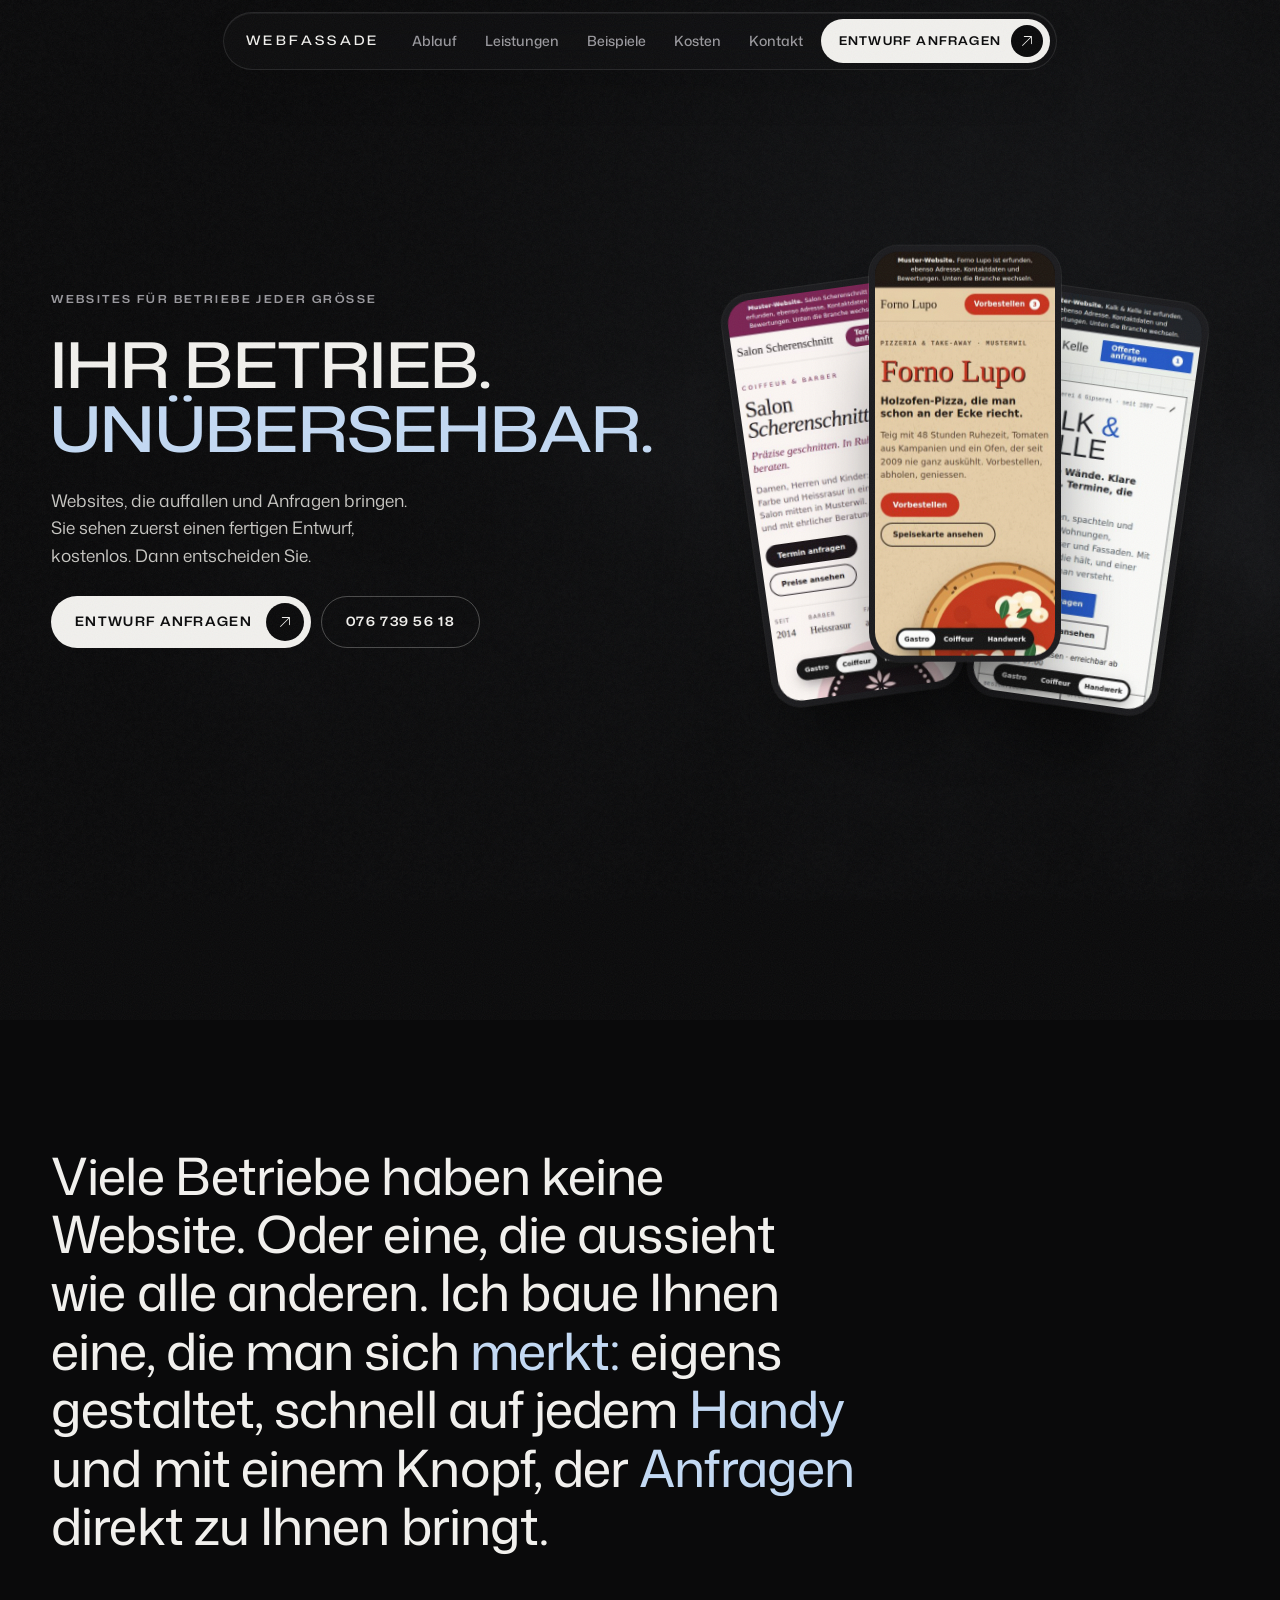
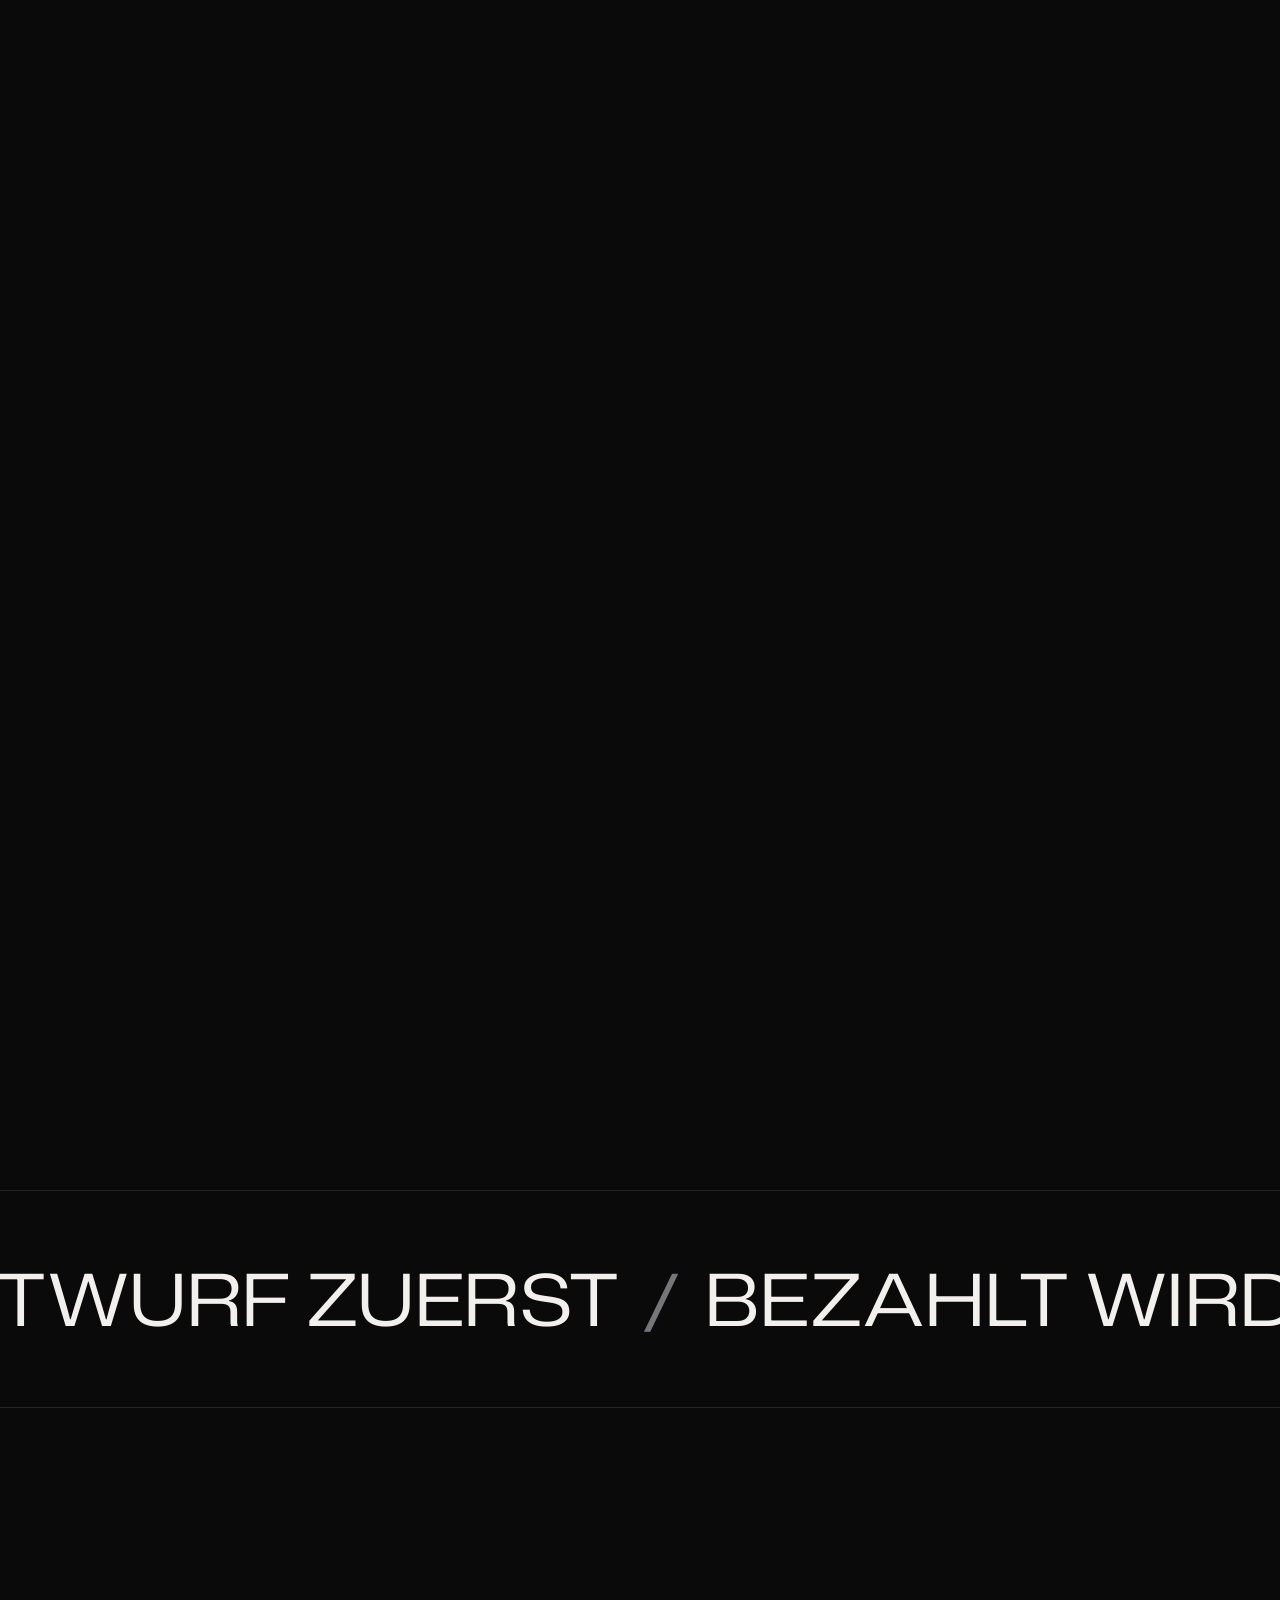
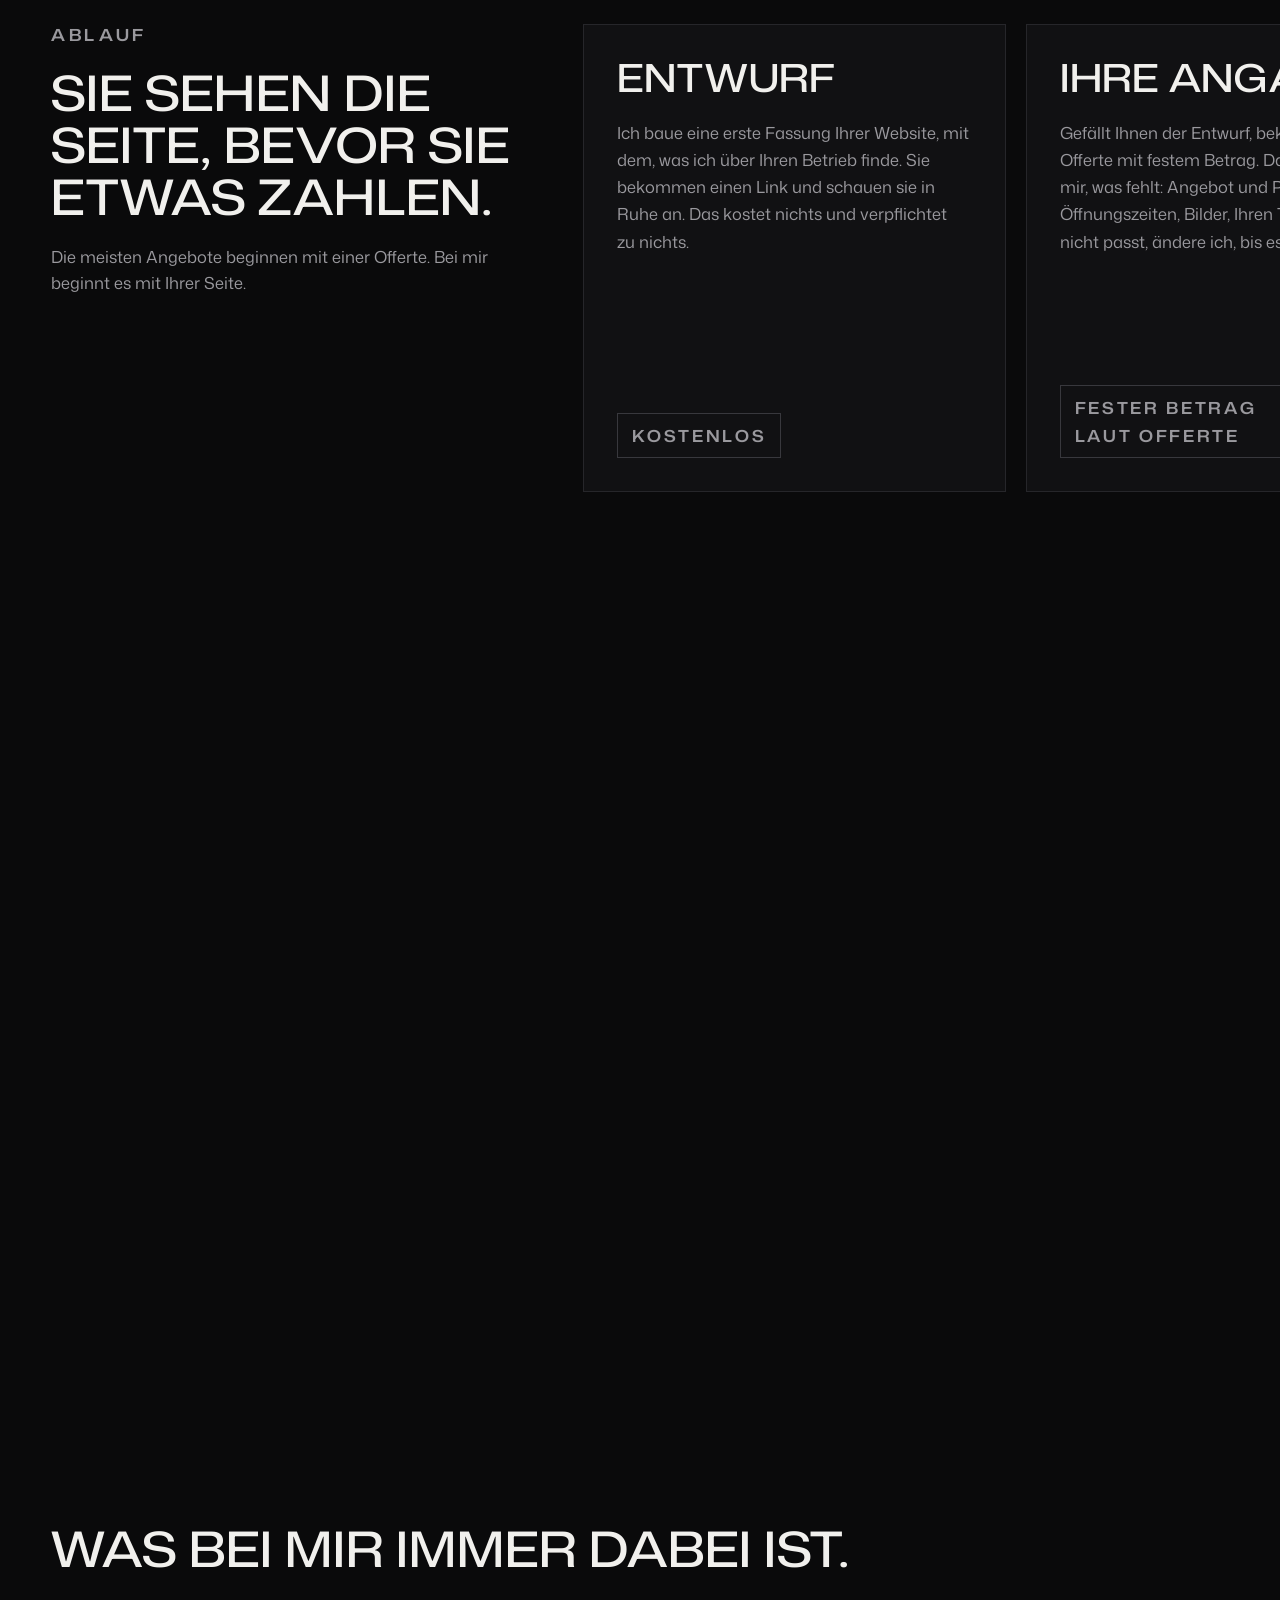
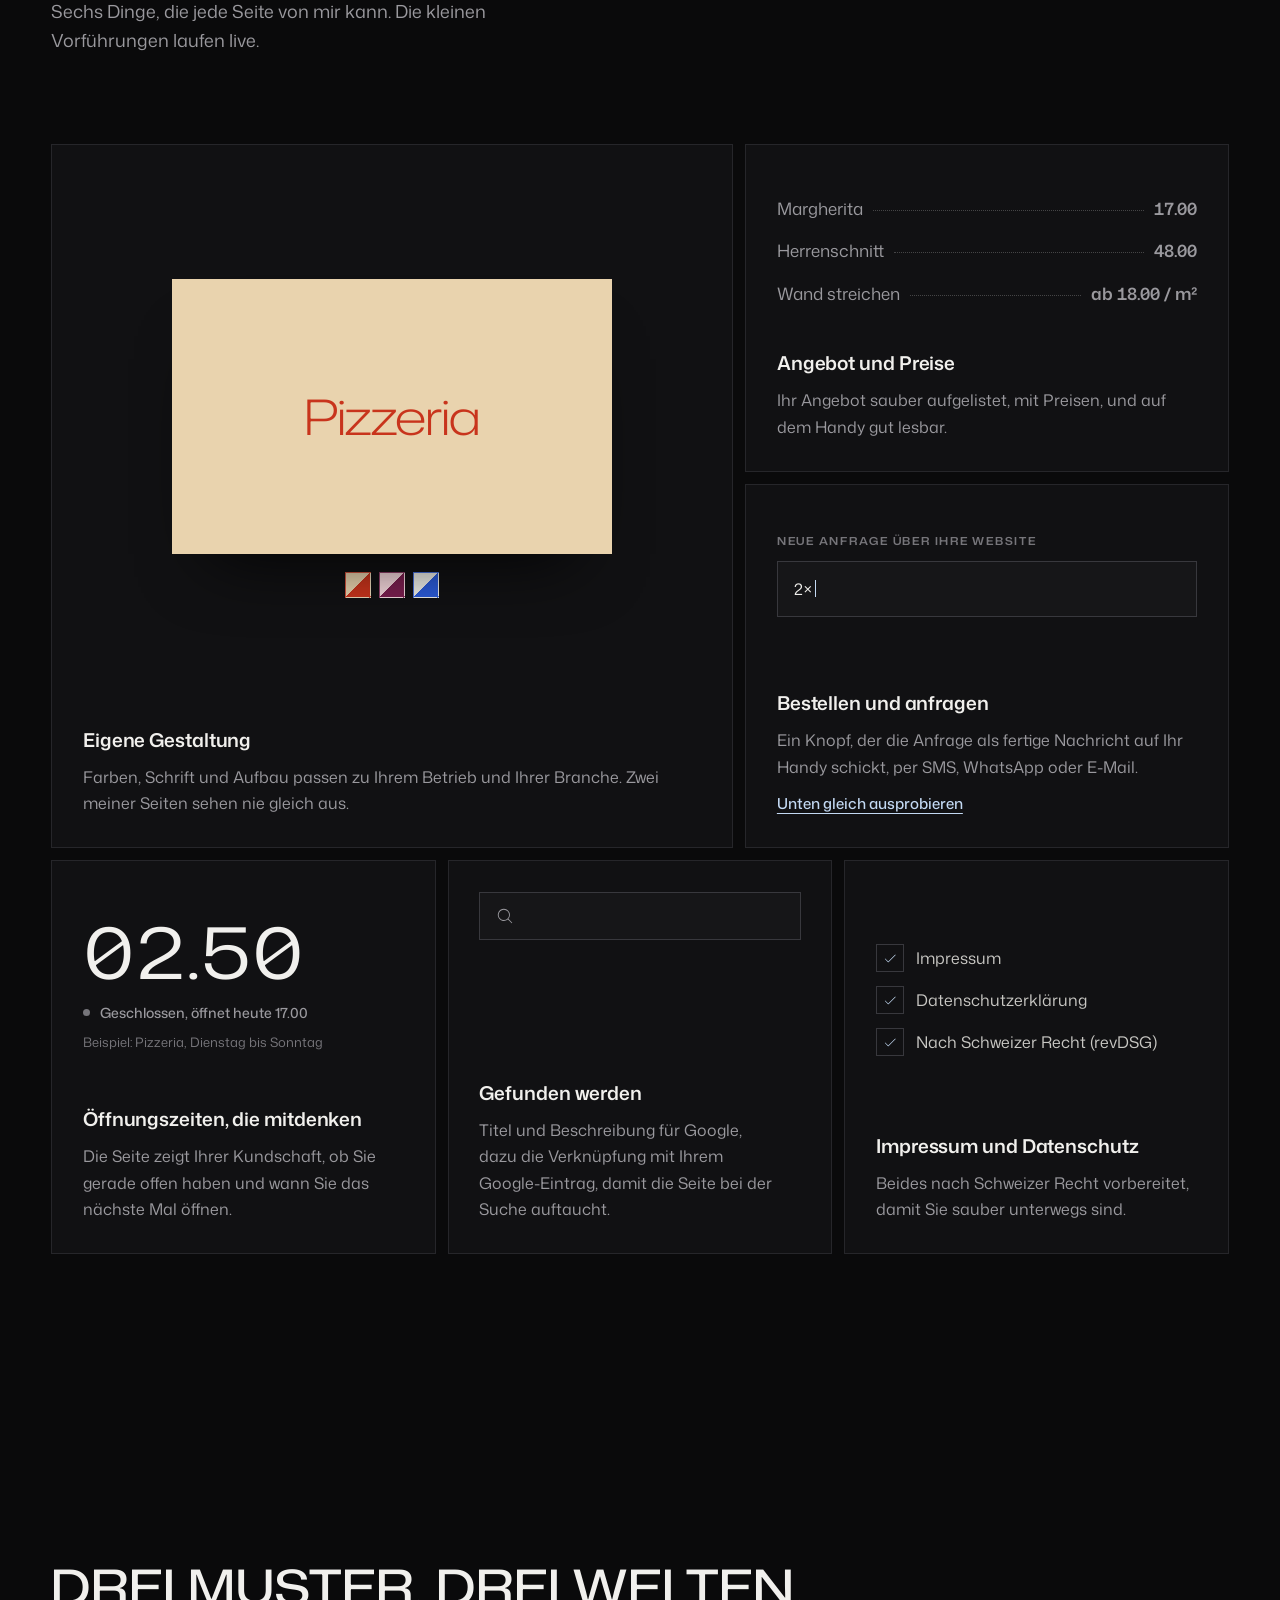
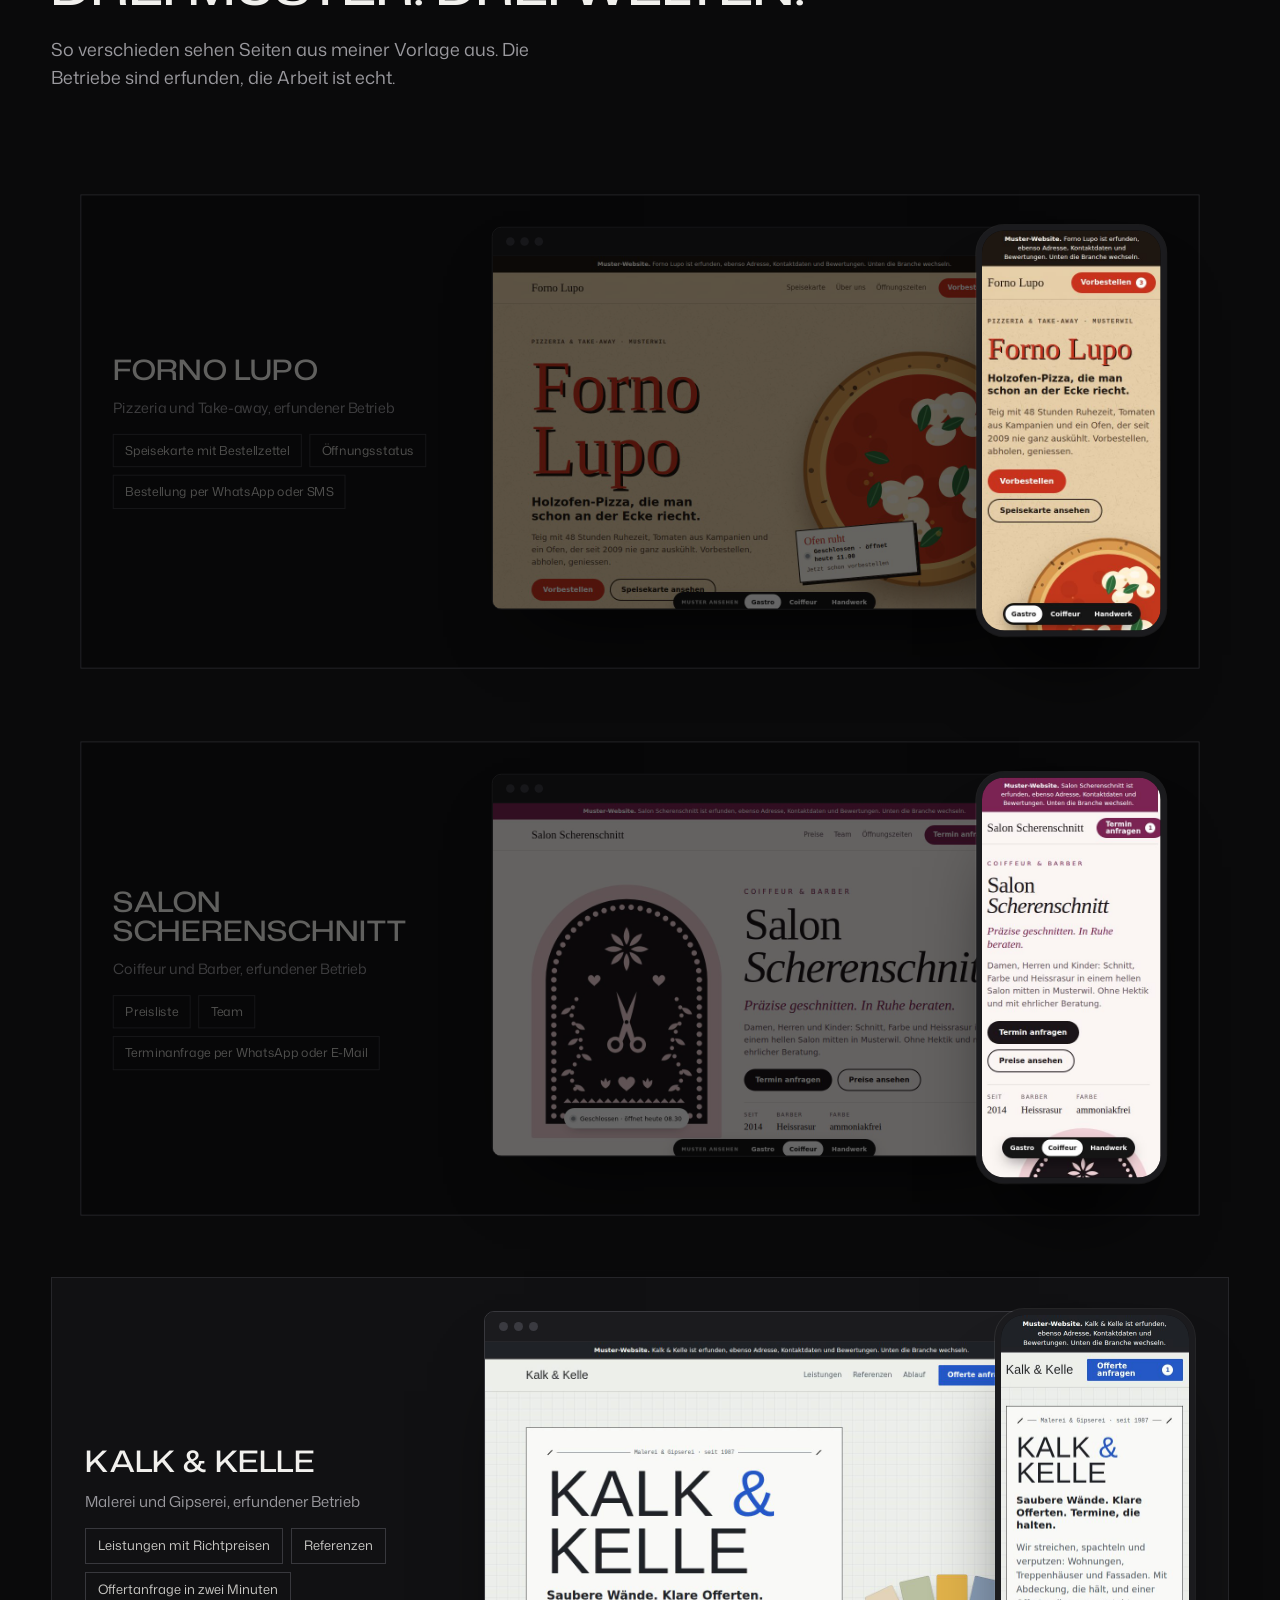
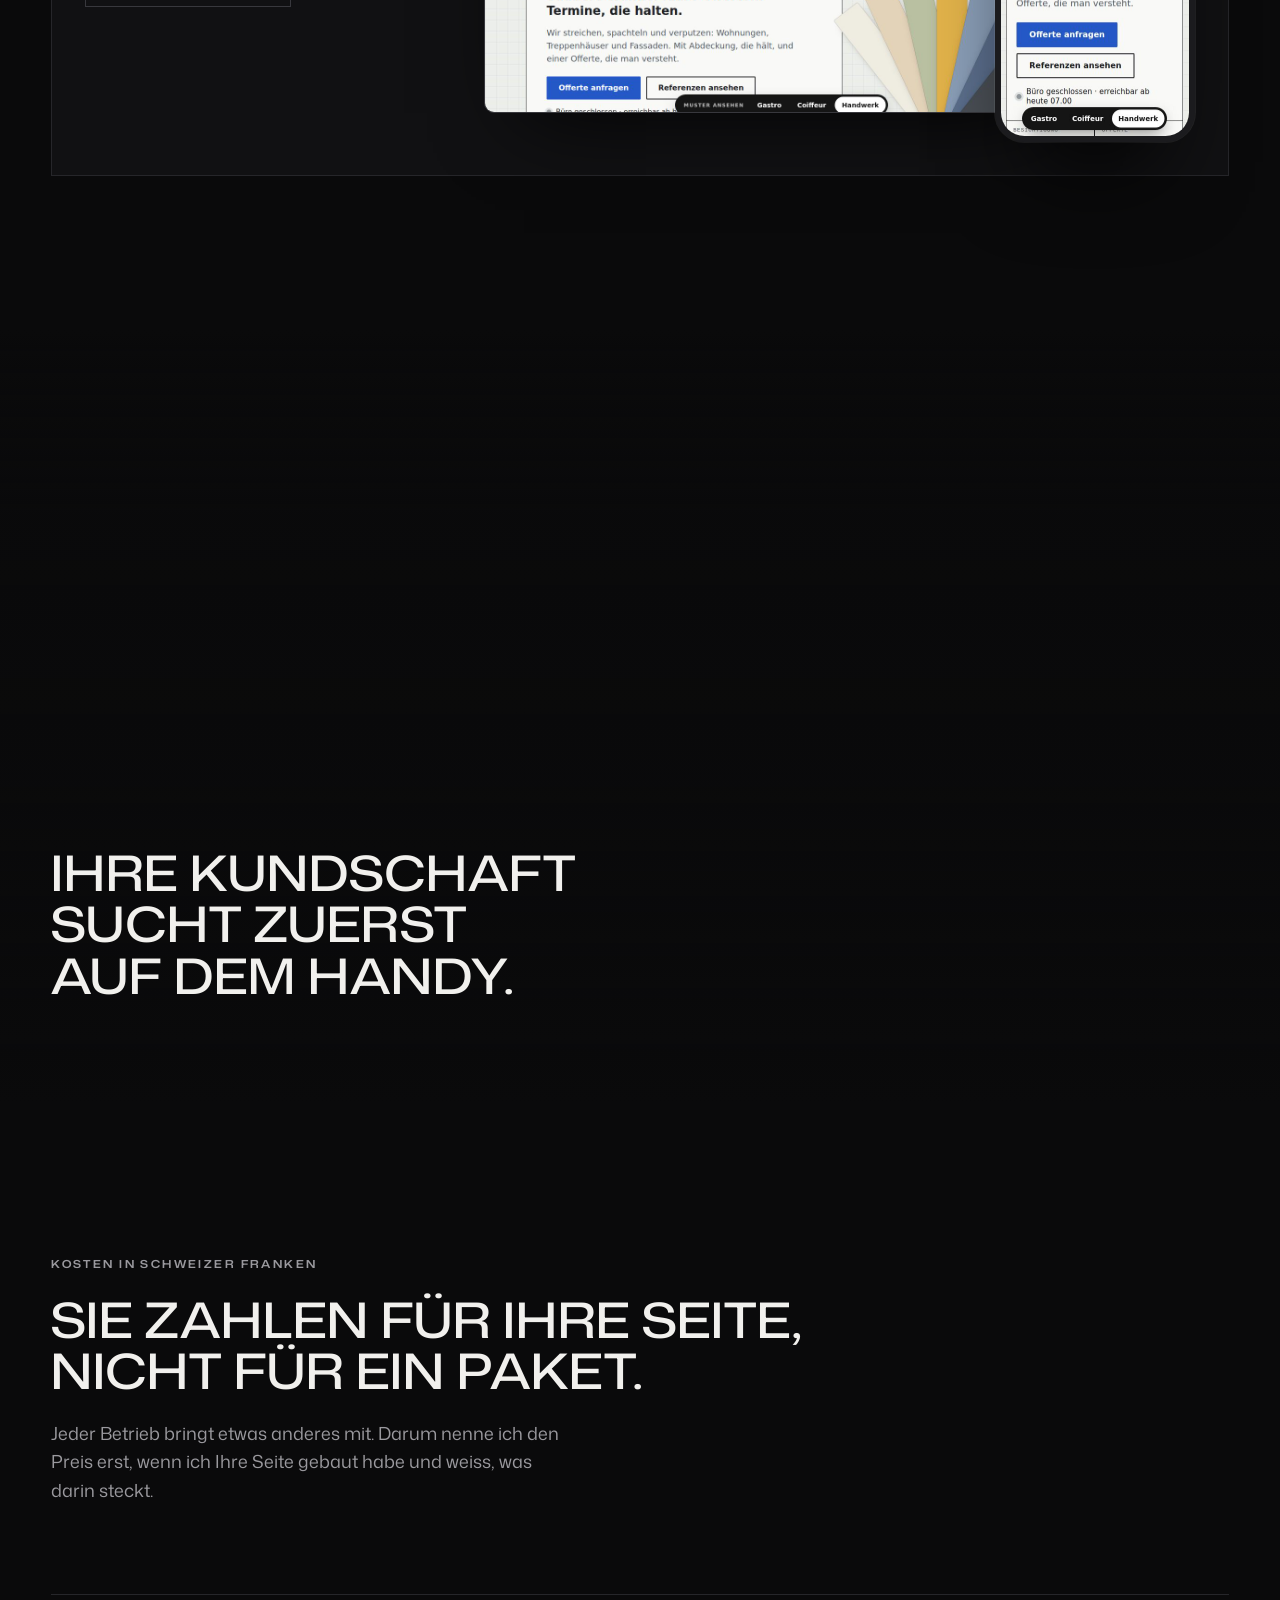
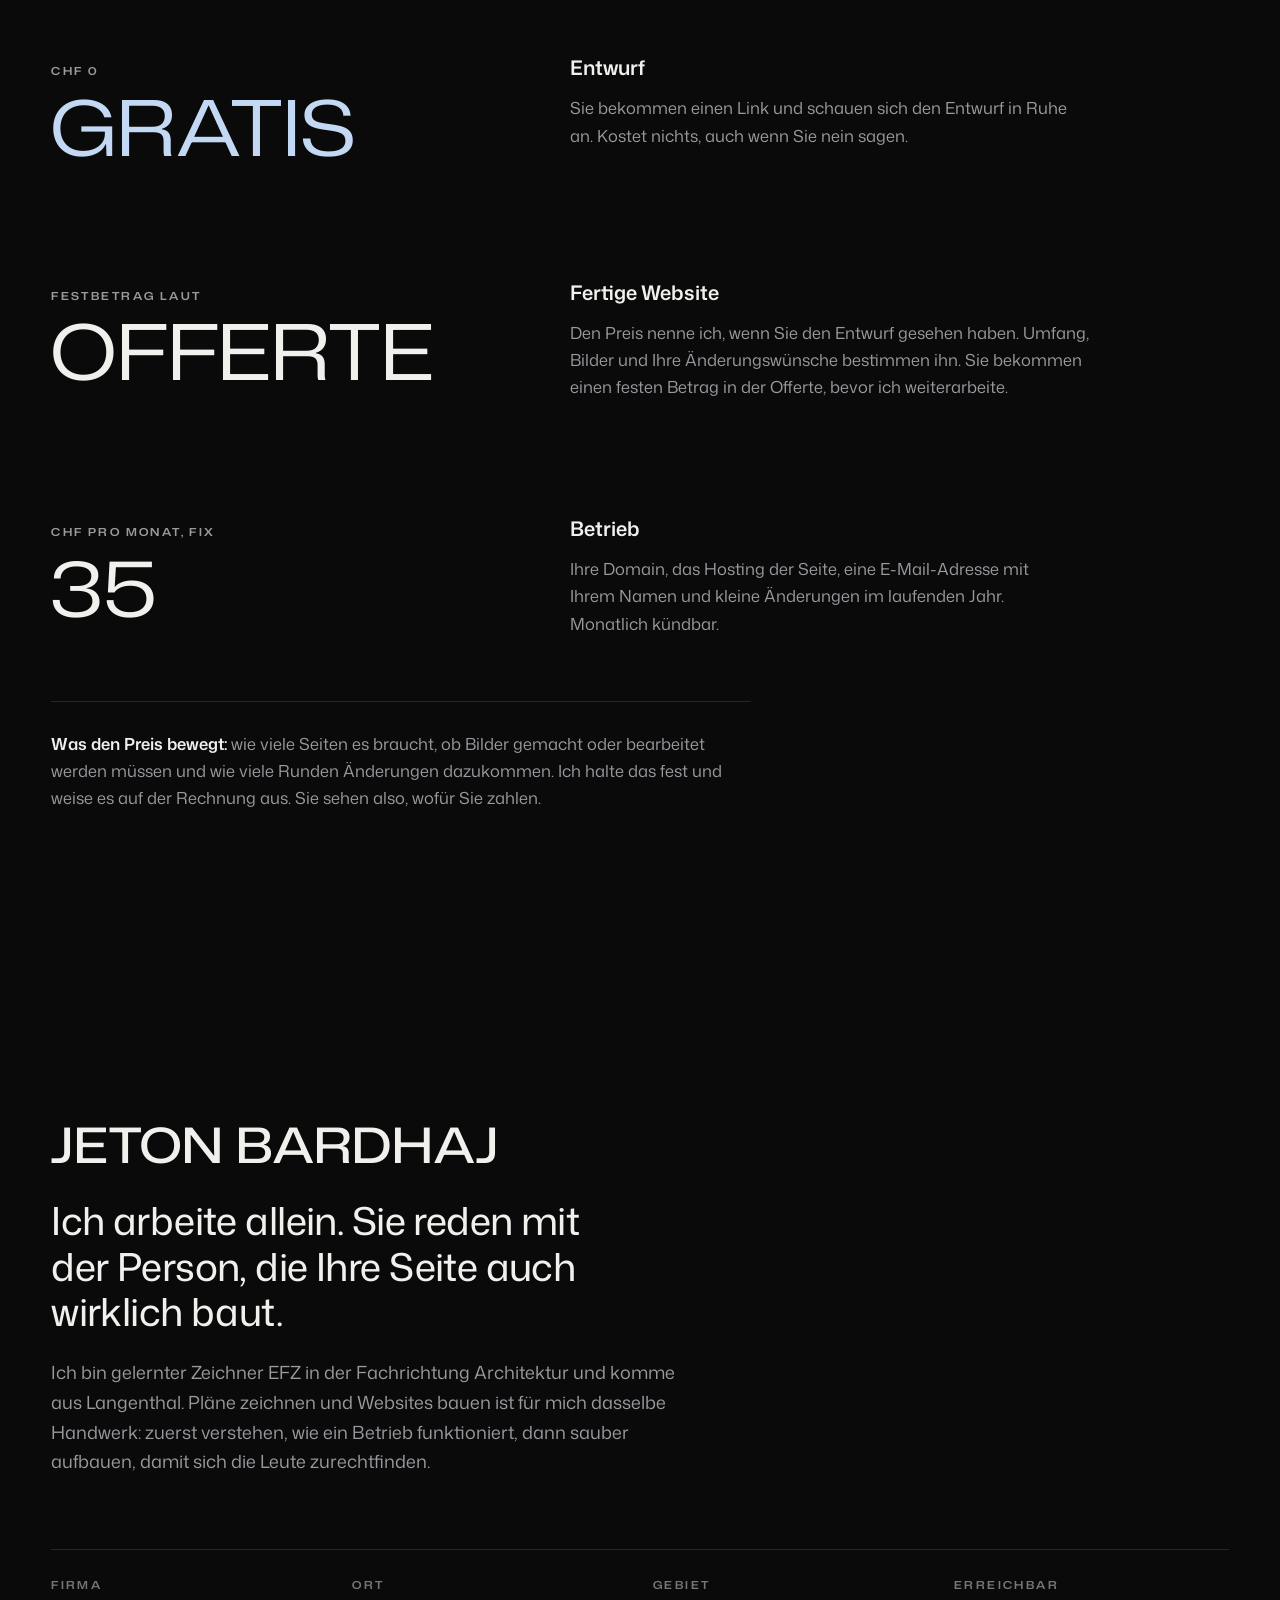
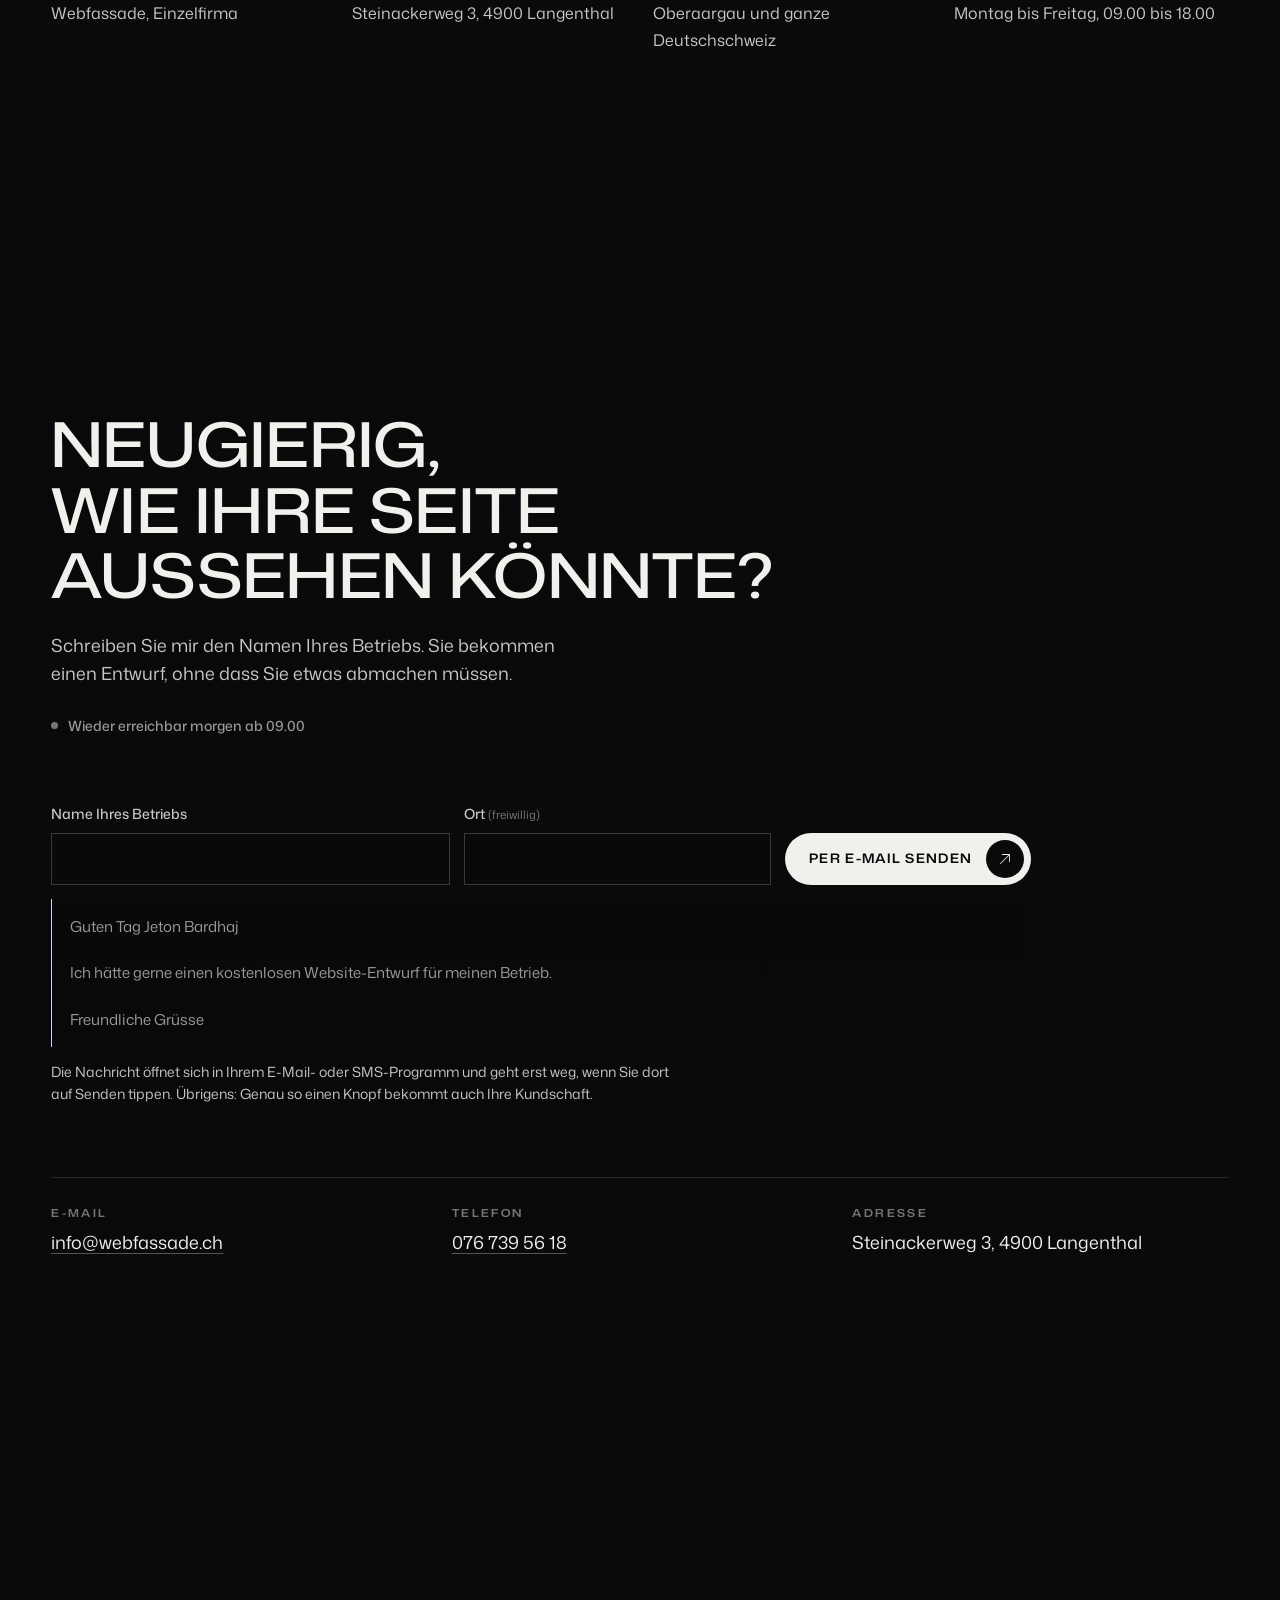
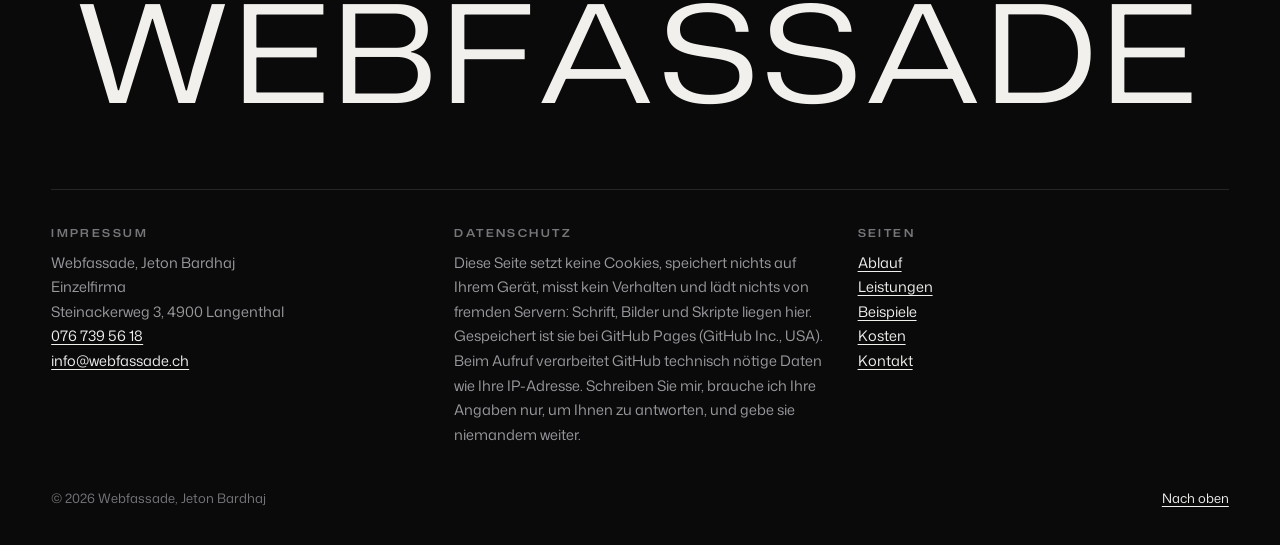
==== commit 4a2e2597: "Handy: Scrollen flüssiger, Einleitung scrollt normal mit - Einleitungstext bleibt nur ab 760 px Brei" ====
--- a/index.html
+++ b/index.html
@@ -163,12 +163,14 @@
 
 /* Idee: Wort für Wort beim Scrollen */
 .manifest .klebt{padding:clamp(104px,14vw,180px) 0}
-.bewegt .manifest{height:210vh}
-.bewegt .manifest .klebt{position:sticky;top:0;display:flex;align-items:center;min-height:100vh;padding:0}
+/* Nur auf grossen Bildschirmen bleibt der Abschnitt stehen; auf dem Handy scrollt er normal mit */
+@media (min-width:760px){
+  .bewegt .manifest{height:210vh}
+  .bewegt .manifest .klebt{position:sticky;top:0;display:flex;align-items:center;min-height:100vh;padding:0}
+}
 .manifest-text{max-width:26ch;color:var(--weiss);font-size:clamp(28px,4vw,60px);line-height:1.14;font-weight:450;letter-spacing:-.018em}
 .manifest-text em{font-style:normal;color:var(--eis)}
 .bewegt .manifest-text .wort{opacity:clamp(.16,calc(.16 + (var(--p,0) - var(--k,0)) * 16),1)}
-@media (max-width:759px){.bewegt .manifest{height:180vh}}
 
 /* Laufband: ein einziges, reagiert auf Scrolltempo und Richtung */
 .band{padding:clamp(40px,6vw,72px) 0;border-block:1px solid var(--linie);overflow:hidden;white-space:nowrap}
@@ -329,7 +331,8 @@
 .rand{display:flex;flex-wrap:wrap;justify-content:space-between;gap:10px 24px;margin-top:40px;color:var(--grau-2);font-size:13px}
 
 /* Erscheinen beim Scrollen */
-.bewegt.io .zeigen{opacity:0;transform:translateY(40px);filter:blur(6px);transition:opacity 1s var(--schnell),transform 1.2s var(--schnell),filter 1s var(--schnell)}
+.bewegt.io .zeigen{opacity:0;transform:translateY(40px);transition:opacity 1s var(--schnell),transform 1.2s var(--schnell)}
+@media (min-width:760px){.bewegt.io .zeigen{filter:blur(6px);transition:opacity 1s var(--schnell),transform 1.2s var(--schnell),filter 1s var(--schnell)}}
 .bewegt.io .zeigen.sichtbar{opacity:1;transform:none;filter:none}
 .bewegt.io .bento .zeigen:nth-child(2),.bewegt.io .bento .zeigen:nth-child(5){transition-delay:.08s}
 .bewegt.io .bento .zeigen:nth-child(3),.bewegt.io .bento .zeigen:nth-child(6){transition-delay:.16s}
@@ -746,7 +749,8 @@
     });
     mText.replaceChild(frag, knoten);
   });
-  woerter.forEach(function (w, i) { w.style.setProperty('--k', (i / woerter.length).toFixed(4)); });
+  // 0.94: damit auch das letzte Wort bei --p = 1 ganz sichtbar ist
+  woerter.forEach(function (w, i) { w.style.setProperty('--k', (i / woerter.length * 0.94).toFixed(4)); });
 
   /* ---------- Menü auf dem Handy ---------- */
   var lenis = null;
@@ -832,12 +836,14 @@
     // Weiche Verläufe brauchen keine volle Auflösung: halbe Grösse, der Browser skaliert weich hoch.
     var skala = sparsam ? 0.45 : 0.5;
     return {
+      leer: false, // true nach einer Grössenänderung: der Browser hat die Leinwand gelöscht
       groesse: function () {
         var w = Math.max(1, Math.round(innerWidth * skala)), h = Math.max(1, Math.round(innerHeight * skala));
-        if (leinwand.width !== w || leinwand.height !== h) { leinwand.width = w; leinwand.height = h; }
+        if (leinwand.width !== w || leinwand.height !== h) { leinwand.width = w; leinwand.height = h; this.leer = true; }
         gl.viewport(0, 0, w, h);
       },
       zeichne: function (zeit, mx, my, hell) {
+        this.leer = false;
         gl.uniform2f(u.uRes, leinwand.width, leinwand.height);
         gl.uniform1f(u.uZeit, zeit);
         gl.uniform2f(u.uMaus, mx, my);
@@ -860,7 +866,7 @@
   var band = $('[data-band]'), bandTeil = band.firstElementChild, bandBreite = 1, bandX = 0;
   band.appendChild(bandTeil.cloneNode(true));
   band.appendChild(bandTeil.cloneNode(true));
-  var quer = false, ablaufOben = 0, ablaufWeg = 1, manifestOben = 0, manifestWeg = 1, markeMitten = [];
+  var quer = false, klebt = false, ablaufOben = 0, ablaufWeg = 1, manifestOben = 0, manifestWeg = 1, textOben = 0, markeMitten = [];
   var oben = function (el) { return el.getBoundingClientRect().top + window.scrollY; };
   function messe() {
     quer = bewegt && innerWidth >= 900;
@@ -873,8 +879,10 @@
       spur.style.transform = '';
     }
     ablaufOben = oben(ablauf);
+    klebt = bewegt && innerWidth >= 760;
     manifestOben = oben(manifest);
     manifestWeg = Math.max(1, manifest.offsetHeight - innerHeight);
+    textOben = oben(mText);
     zonen.forEach(function (z) { z.oben = oben(z.el); z.unten = z.oben + z.el.offsetHeight; });
     bandBreite = bandTeil.offsetWidth || 1;
     if (fein && bewegt) {
@@ -968,7 +976,7 @@
     addEventListener('resize', stehend);
   } else {
     lenis = window.Lenis ? new Lenis({ anchors: true, lerp: 0.09 }) : null;
-    var letzte = 0, bild = 0, richtung = 1;
+    var letzte = 0, bild = 0, richtung = 1, letztesY = -1;
     var takt = function (t) {
       var dt = Math.min(t - letzte, 50); letzte = t; bild++;
       if (lenis) lenis.raf(t);
@@ -980,7 +988,10 @@
         spur.style.transform = 'translate3d(' + (-pa * ablaufWeg).toFixed(1) + 'px,0,0)';
         balken.style.transform = 'scaleX(' + pa.toFixed(4) + ')';
       }
-      mText.style.setProperty('--p', klemme((y - manifestOben) / (manifestWeg * 0.85), 0, 1).toFixed(4));
+      // Gross: der Abschnitt steht, die Wörter leuchten nacheinander auf.
+      // Handy: der Text scrollt normal und leuchtet auf, während er vom unteren ins obere Drittel wandert.
+      var pm = klebt ? (y - manifestOben) / (manifestWeg * 0.85) : (y + innerHeight * 0.85 - textOben) / (innerHeight * 0.6);
+      mText.style.setProperty('--p', klemme(pm, 0, 1).toFixed(4));
       if (sichtbar.band) {
         var v = lenis ? lenis.velocity : 0;
         if (v > 0.5) richtung = 1; else if (v < -0.5) richtung = -1;
@@ -1008,8 +1019,11 @@
         if (!fein) { maus.zx = 0.55 + 0.3 * Math.cos(t * 0.00021); maus.zy = 0.6 + 0.22 * Math.sin(t * 0.00017); }
         maus.x += (maus.zx - maus.x) * 0.05;
         maus.y += (maus.zy - maus.y) * 0.05;
-        // Das Licht bewegt sich langsam: jedes zweite Bild genügt und schont den Akku.
-        if (bild % 2 === 0) licht.zeichne(t / 1000, maus.x, maus.y, hell);
+        // Das Licht bewegt sich langsam: jedes zweite Bild genügt. Auf Touch-Geräten jedes dritte,
+        // und während des Wischens gar nicht, damit das Scrollen die volle Rechenleistung bekommt.
+        // Ausnahme: Blendet das Handy die Adressleiste aus, ist die Leinwand leer und wird sofort neu gezeichnet.
+        var wischt = y !== letztesY; letztesY = y;
+        if (licht.leer || (fein ? bild % 2 === 0 : (!wischt && bild % 3 === 0))) licht.zeichne(t / 1000, maus.x, maus.y, hell);
       }
       requestAnimationFrame(takt);
     };
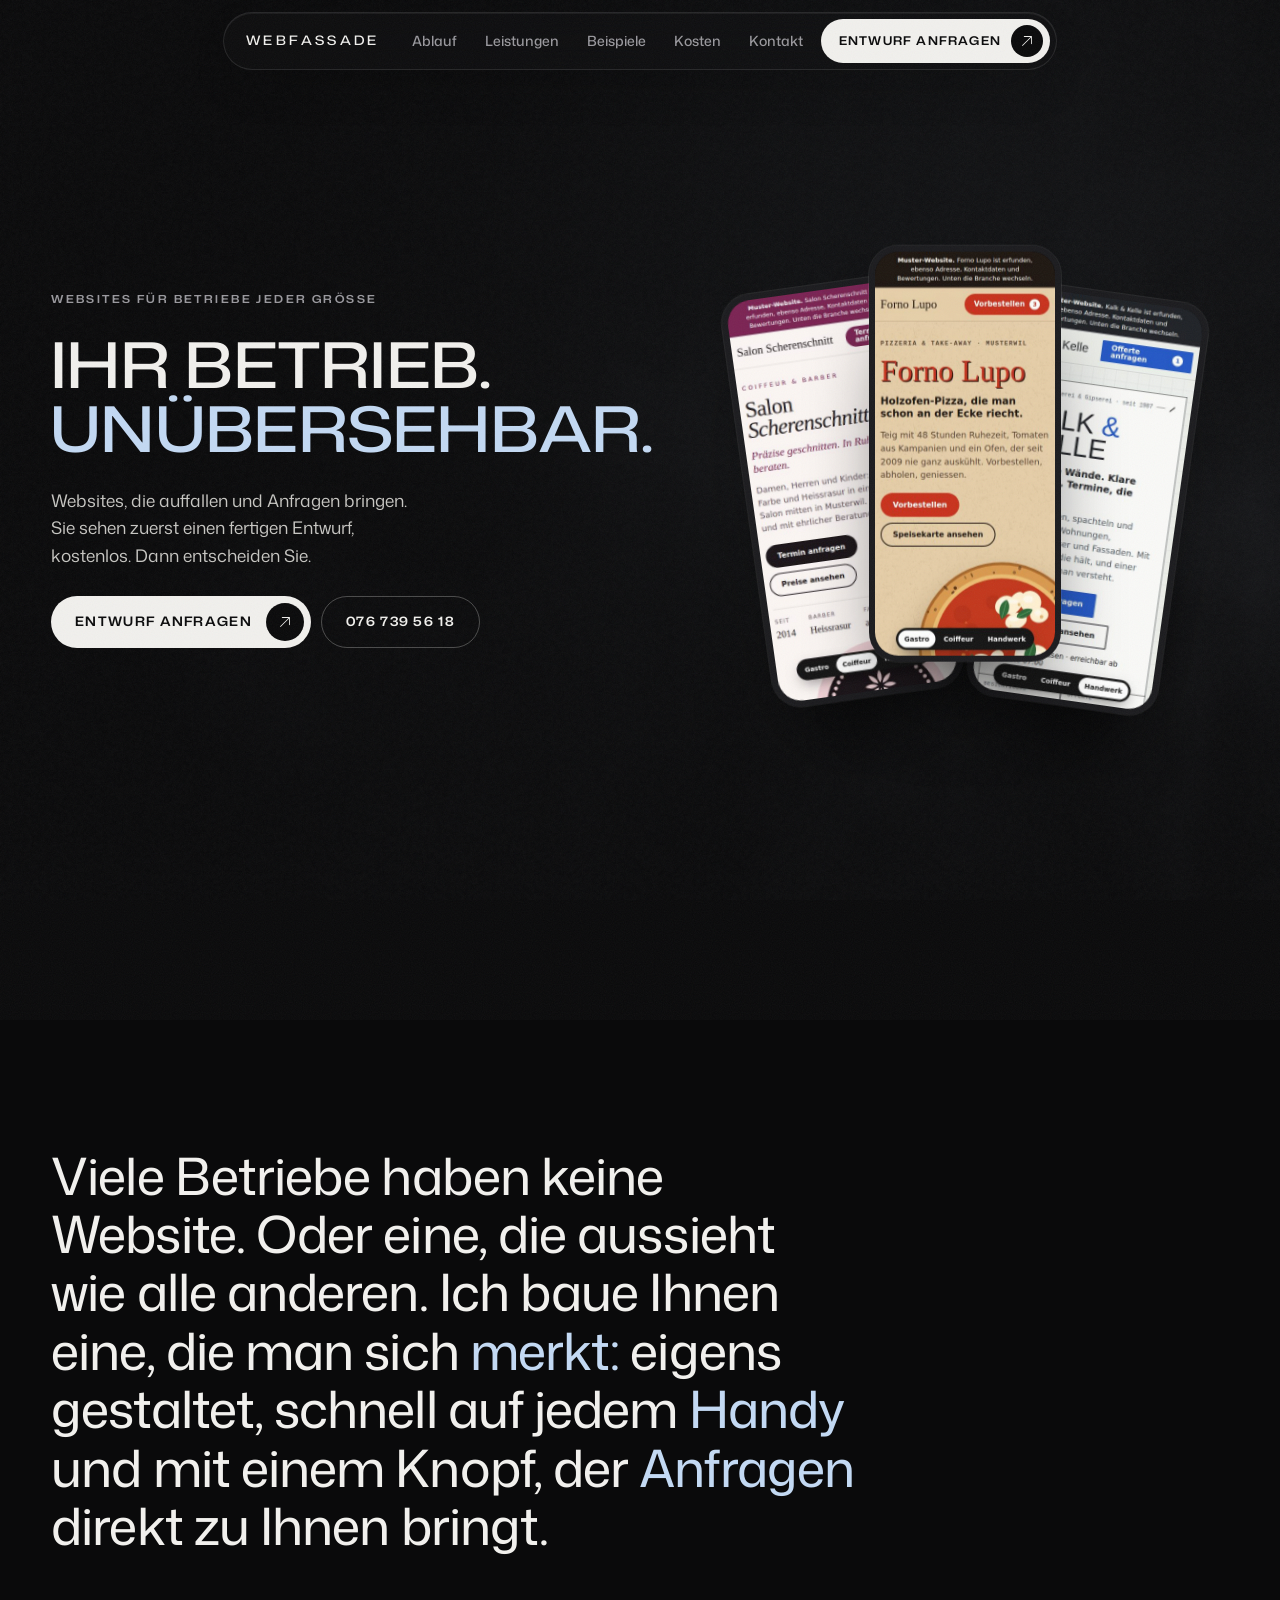
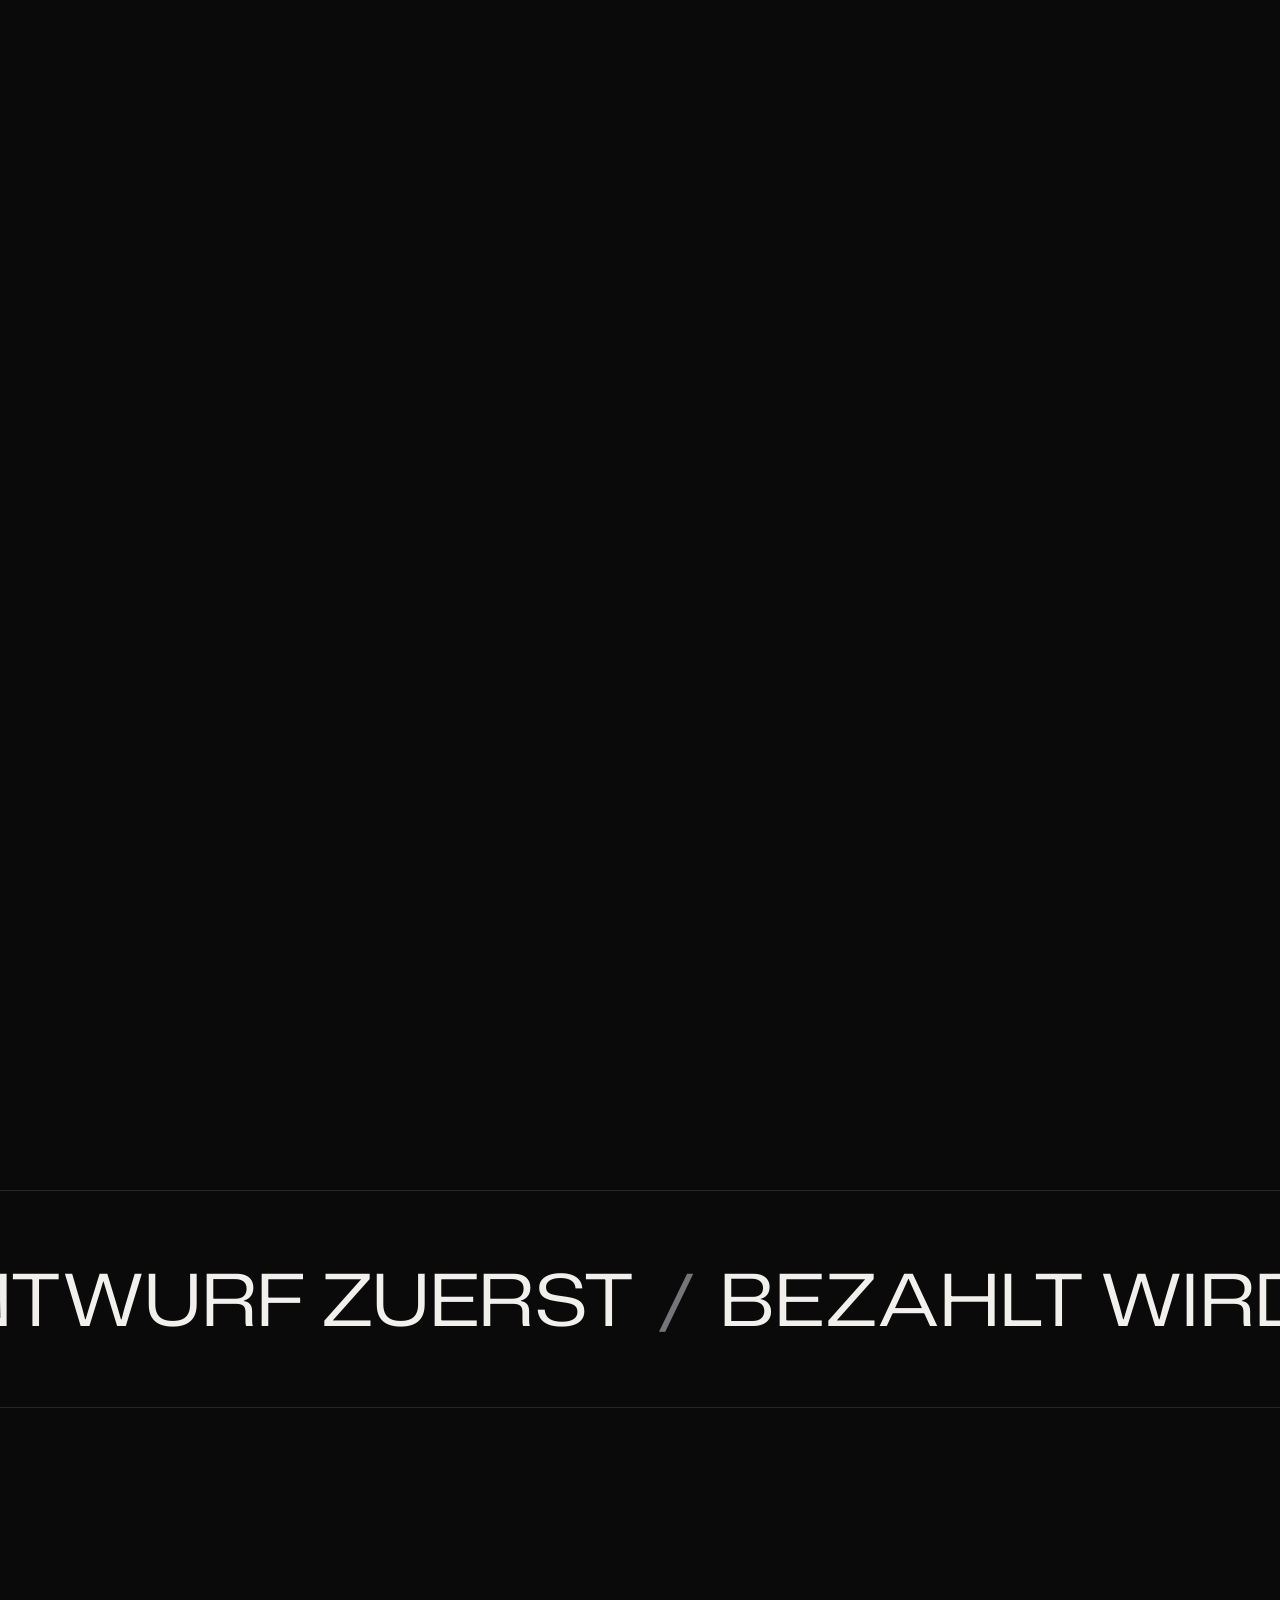
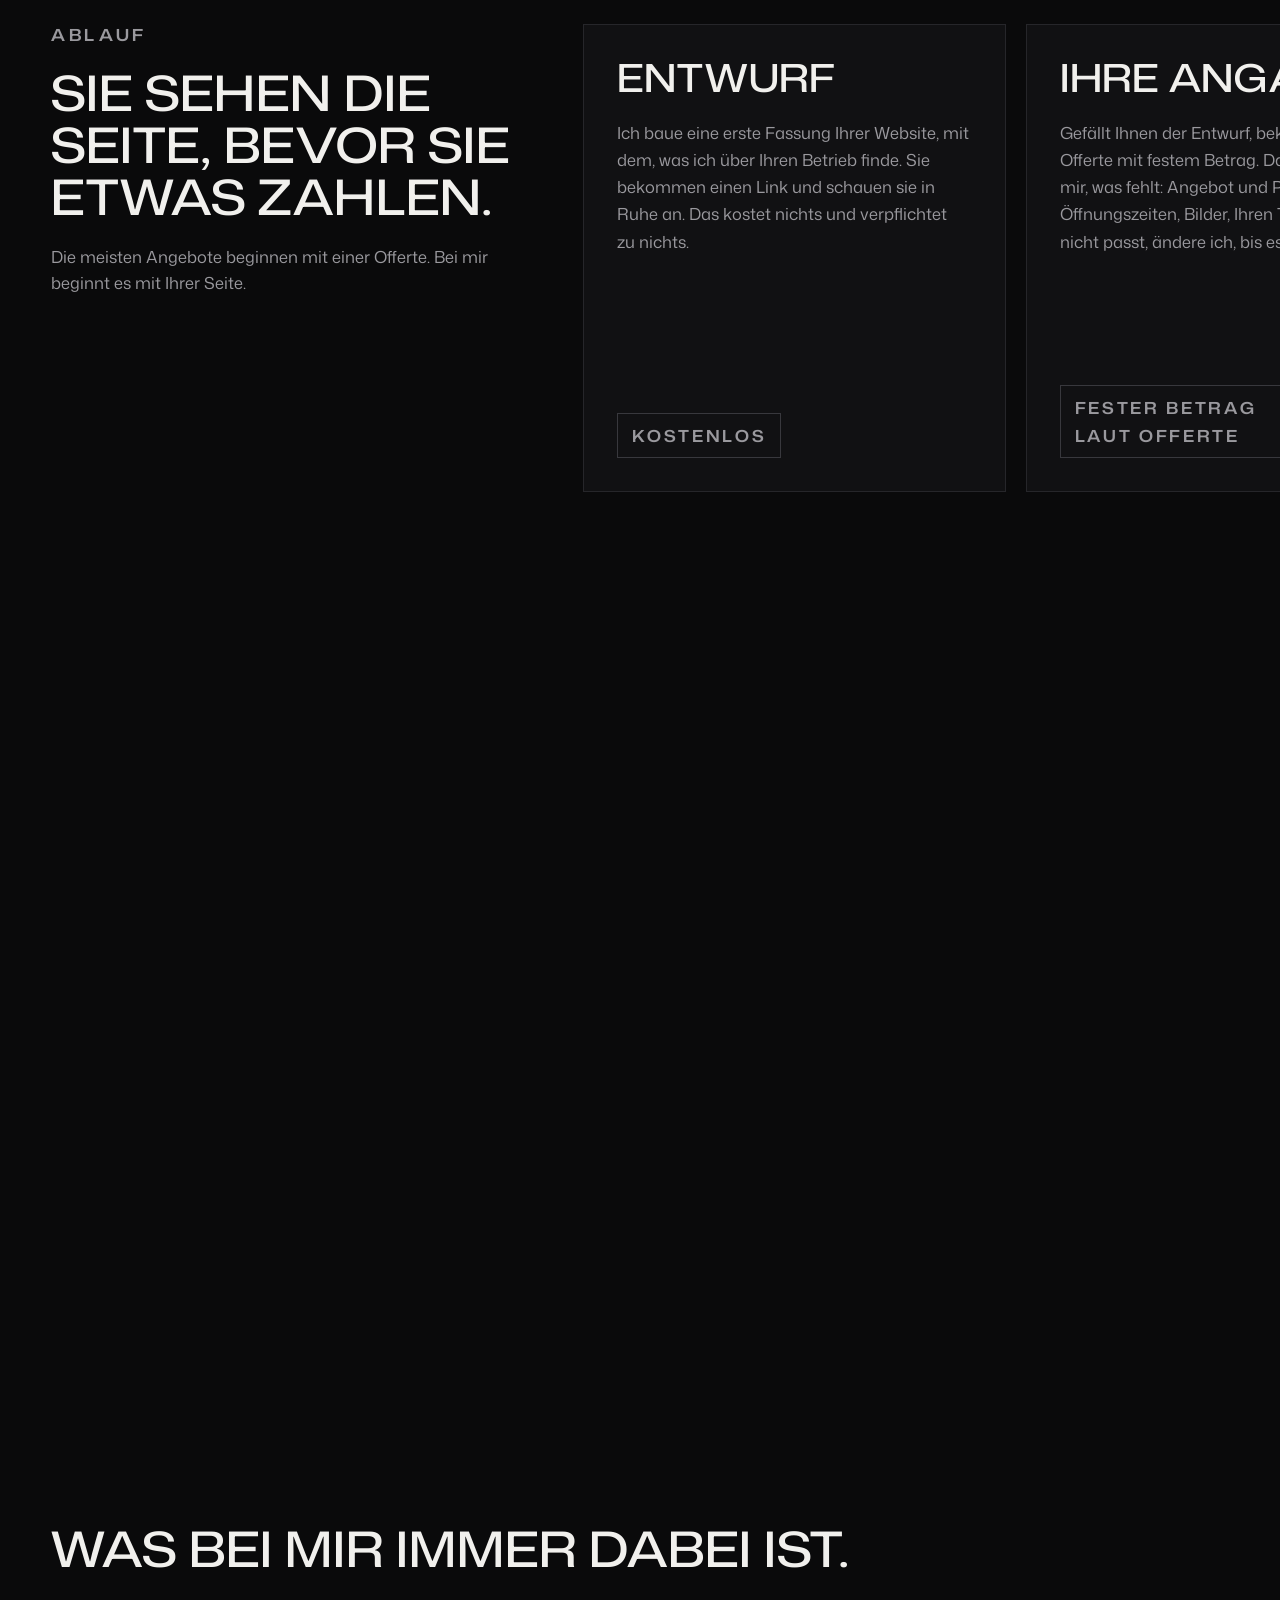
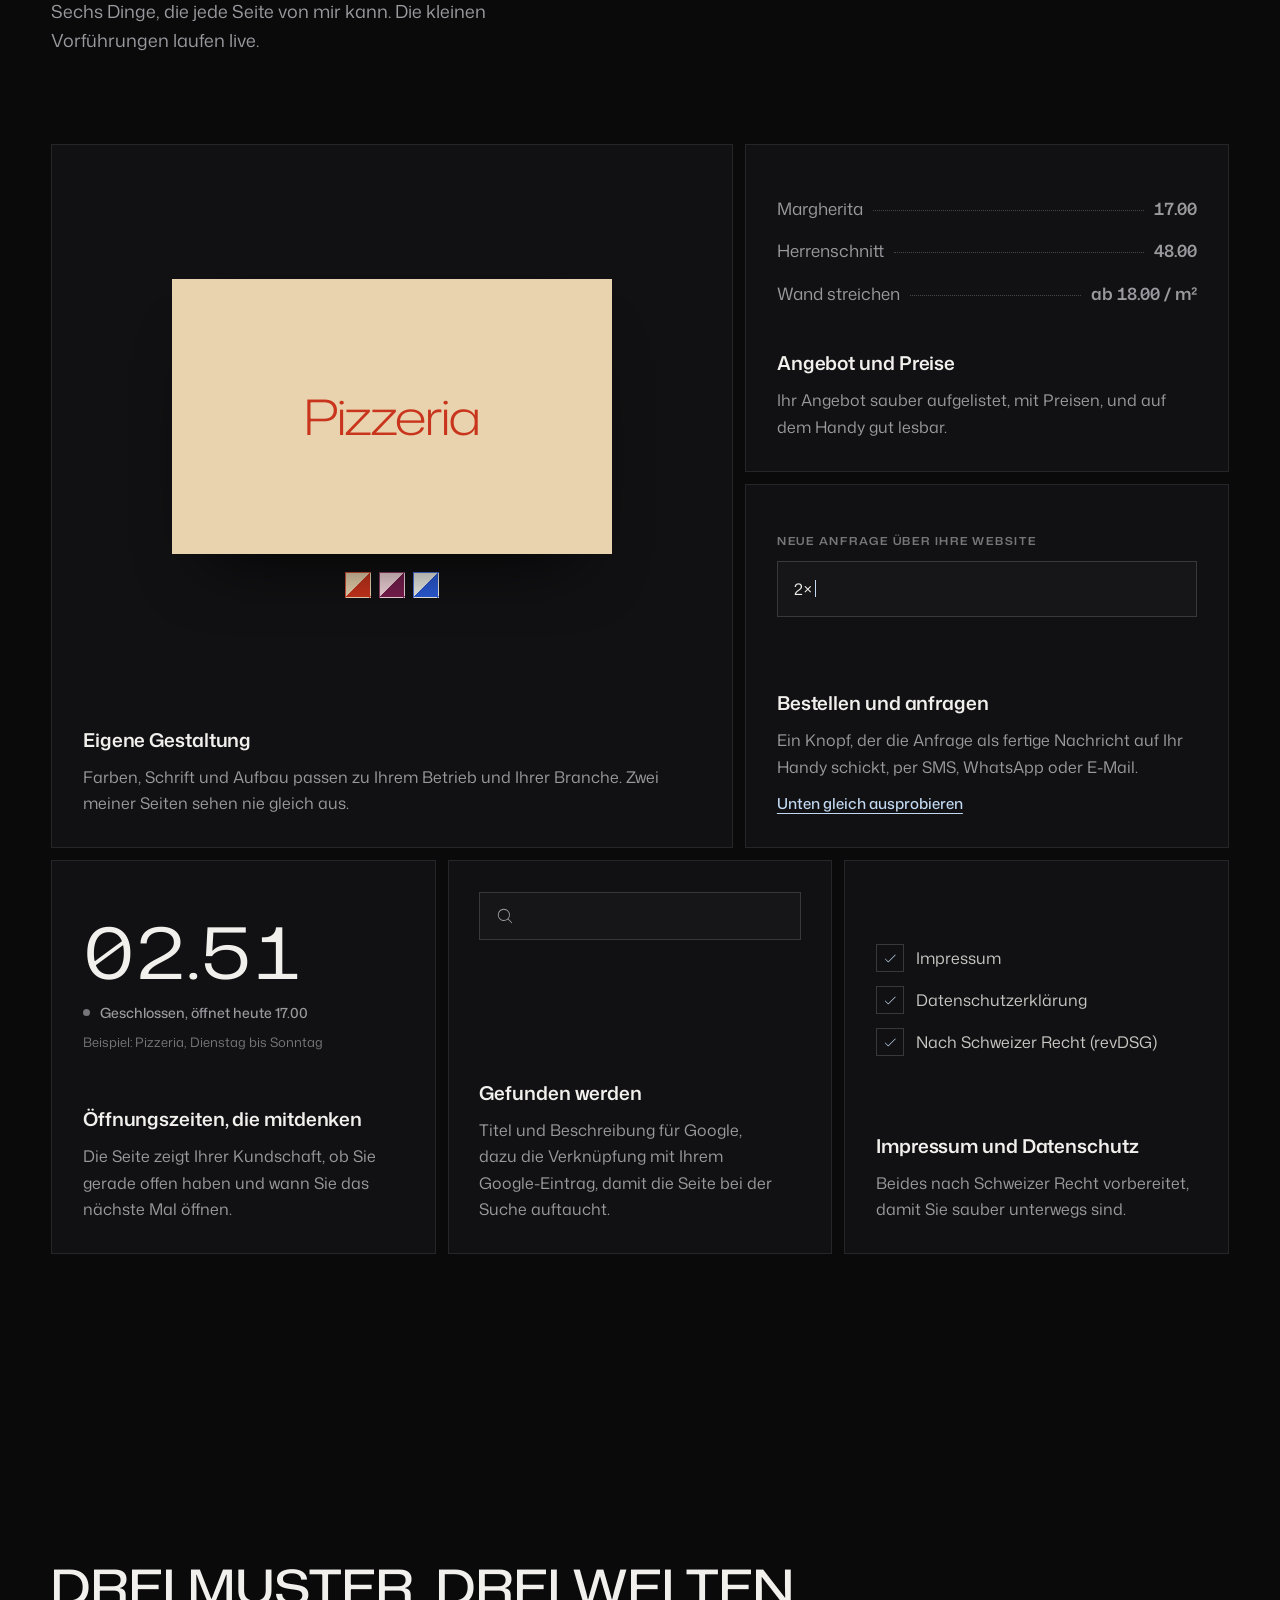
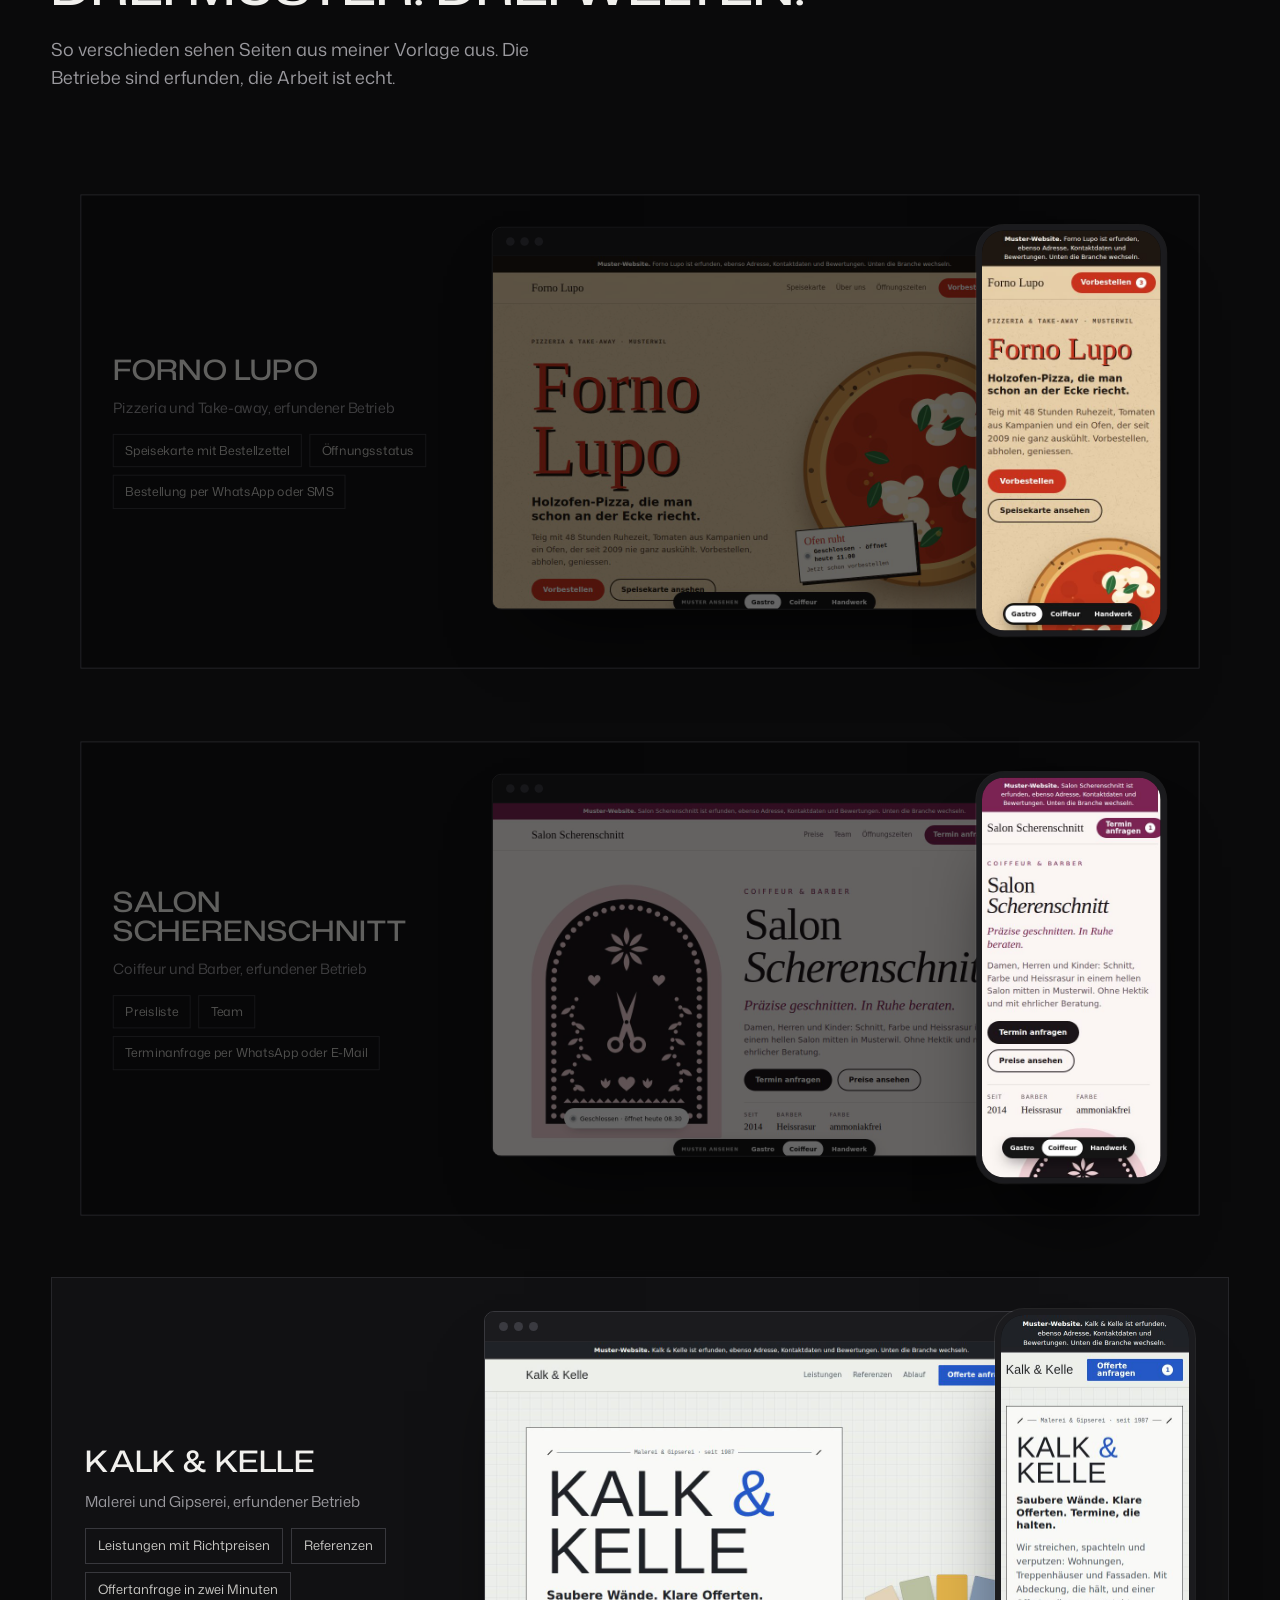
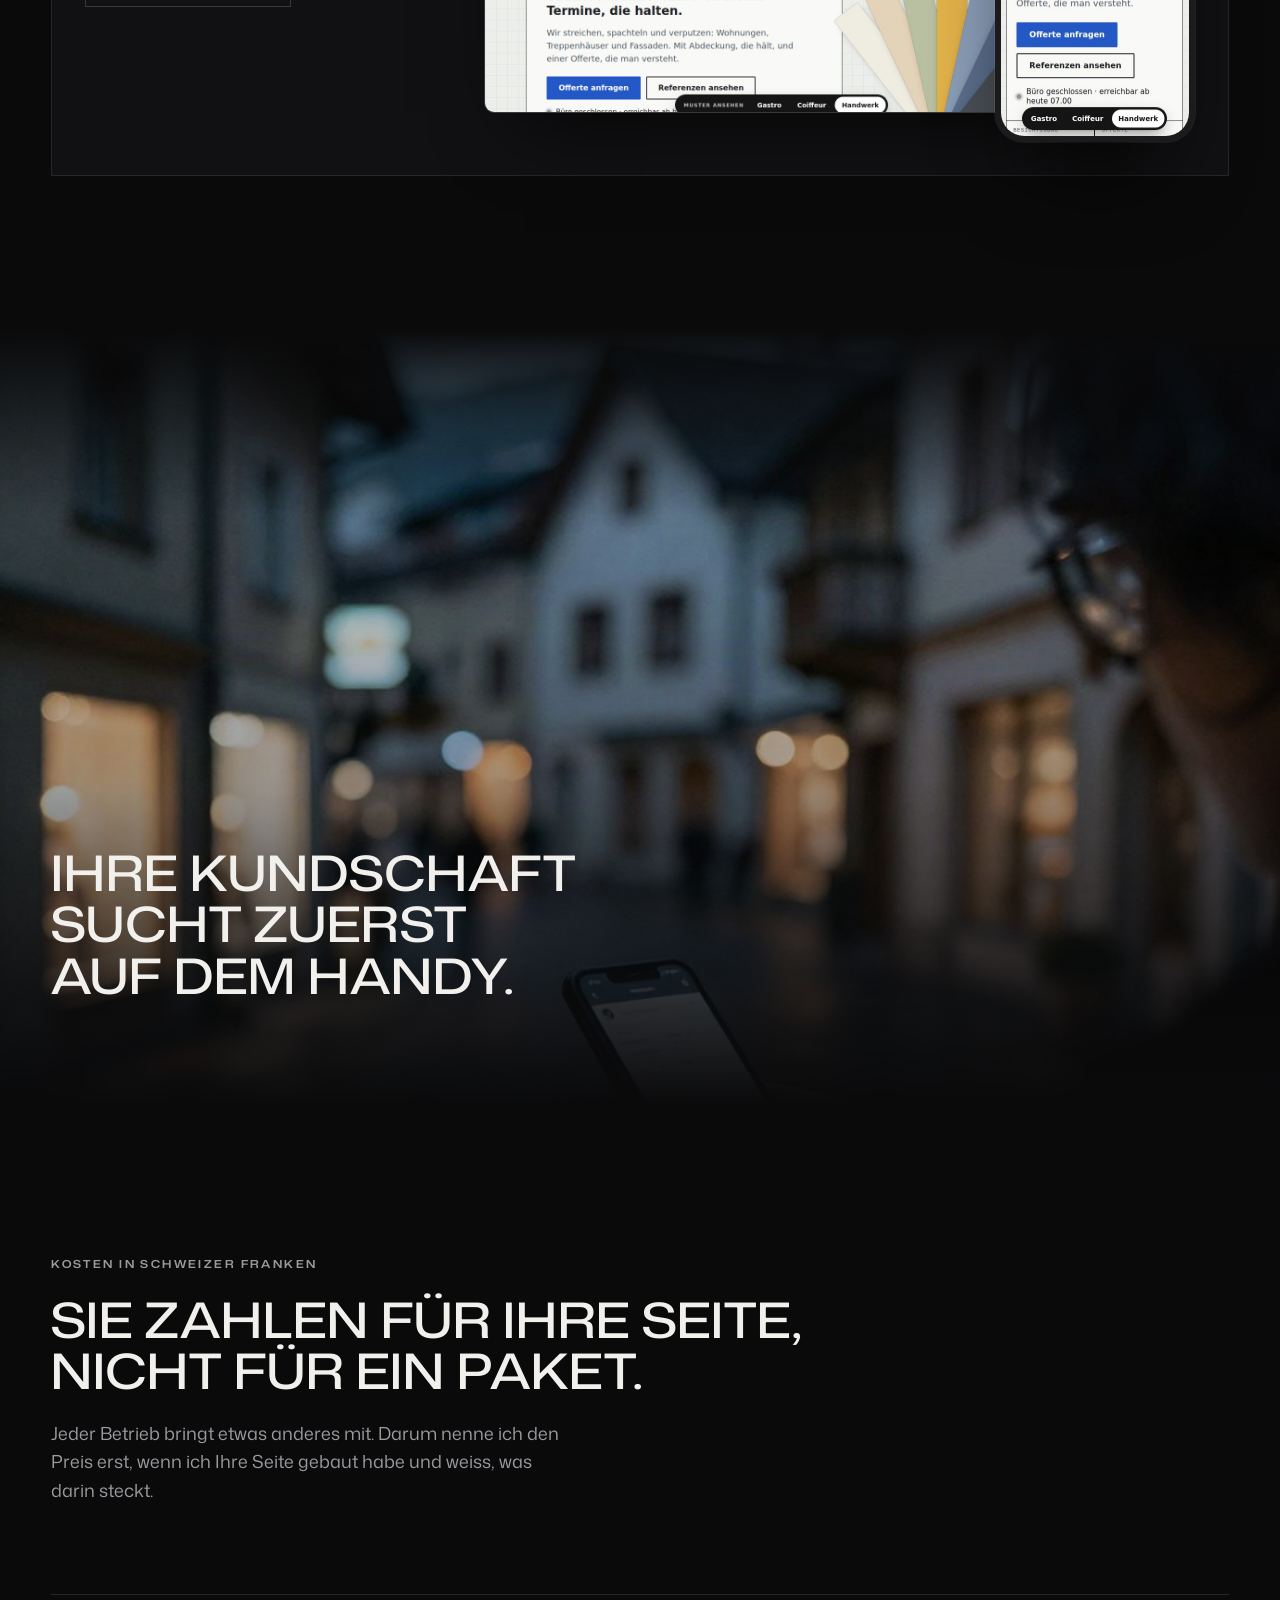
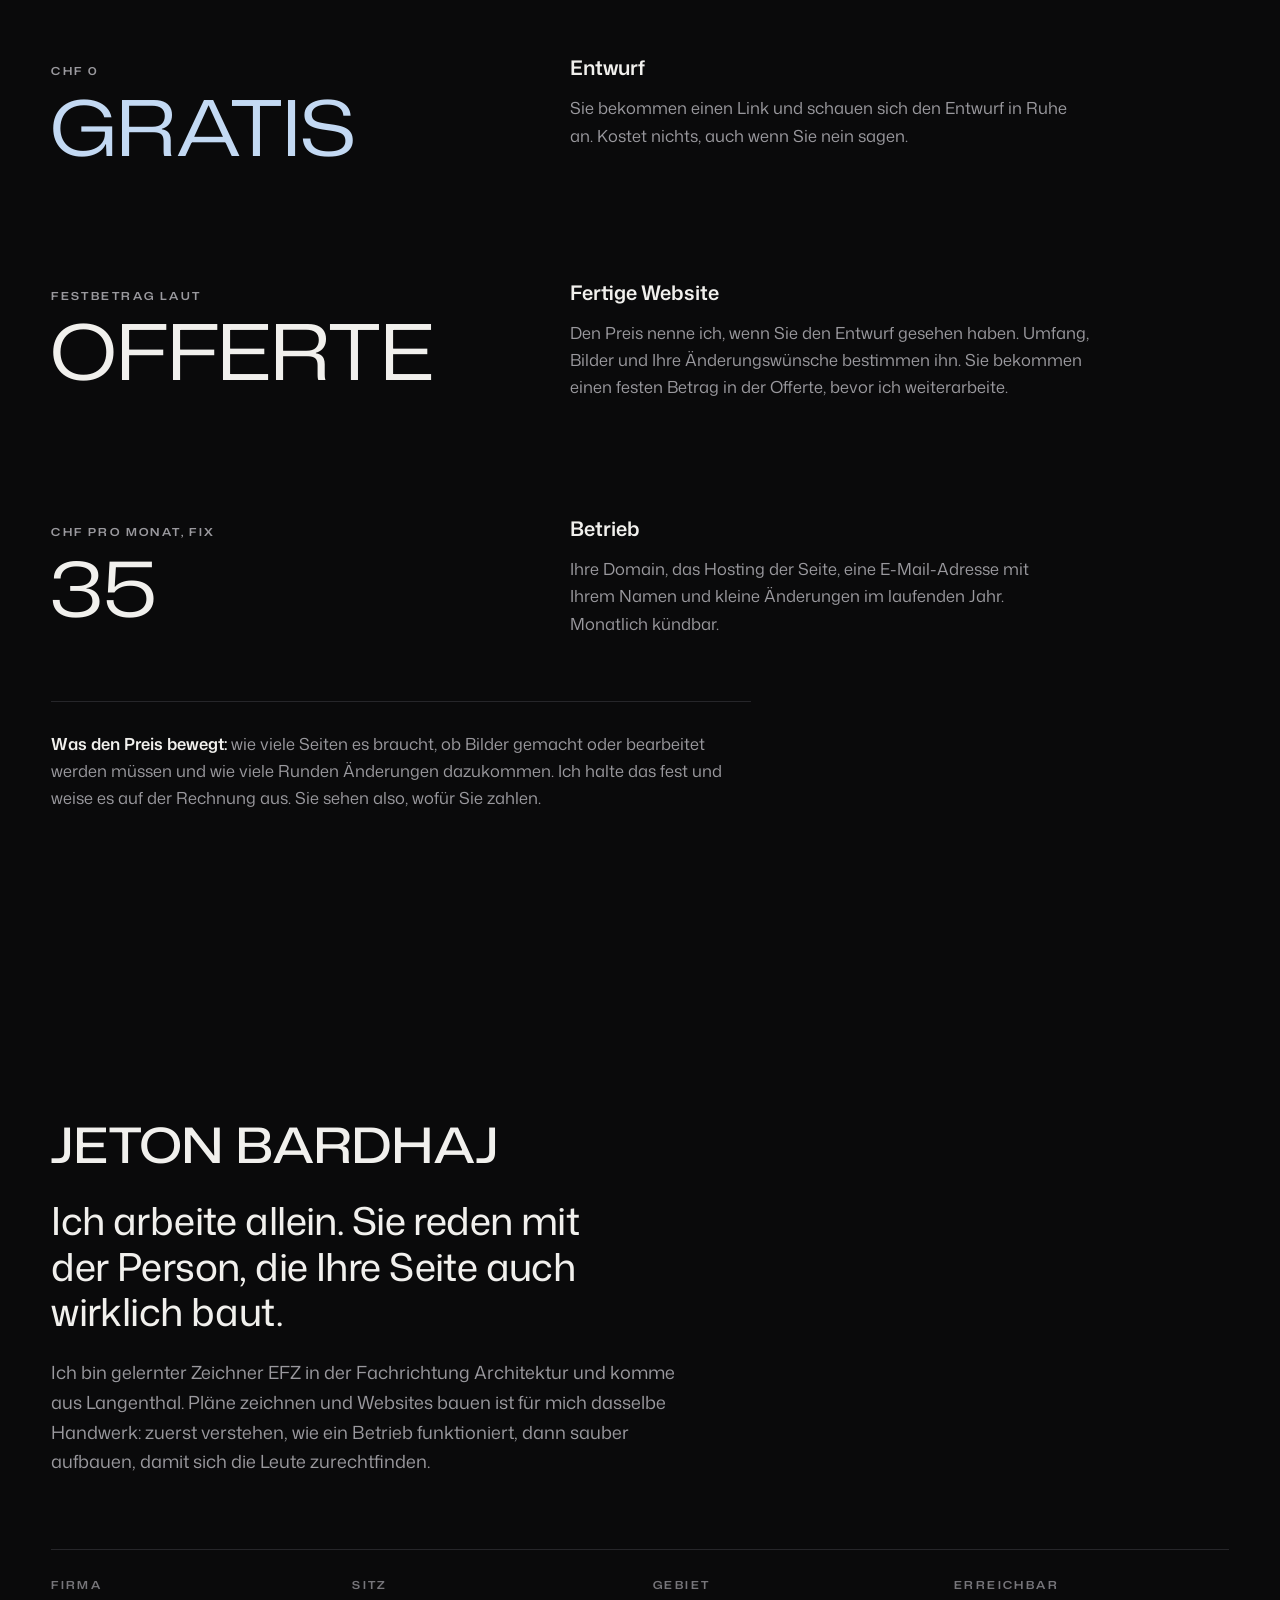
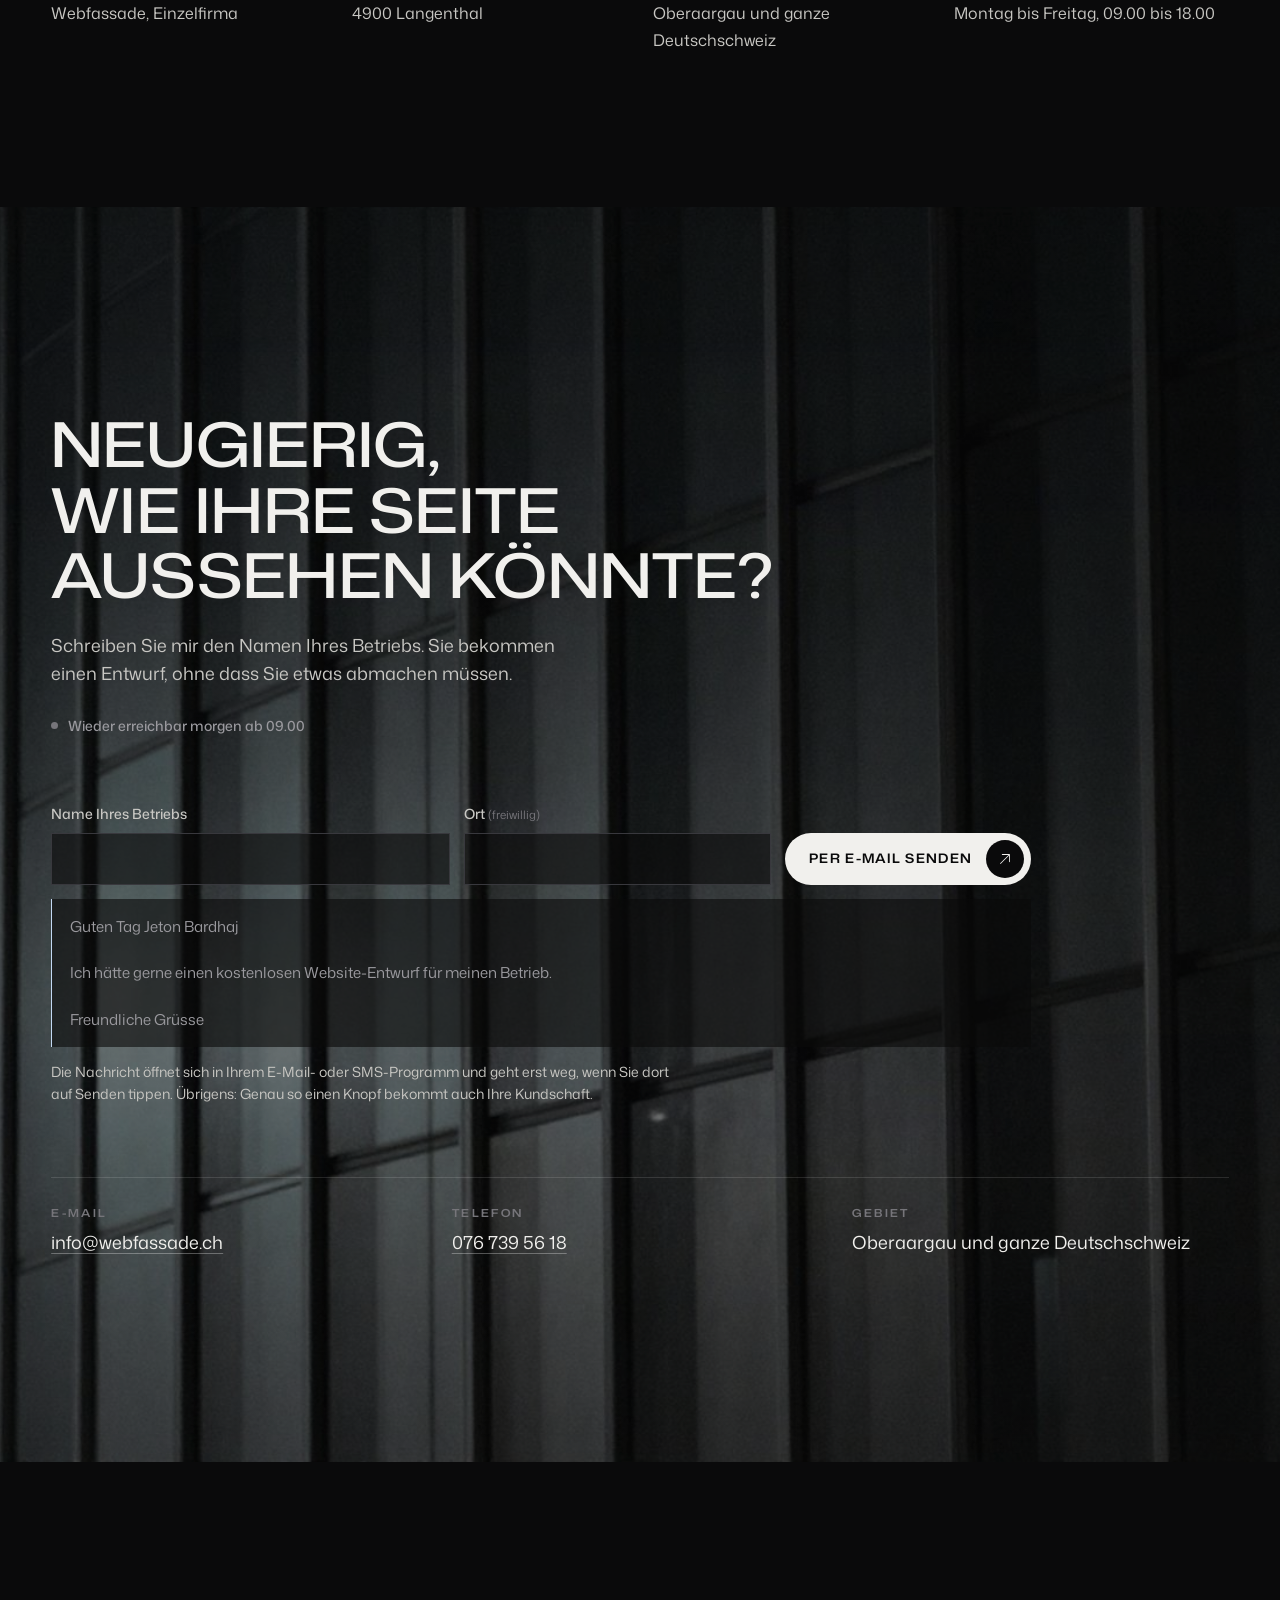
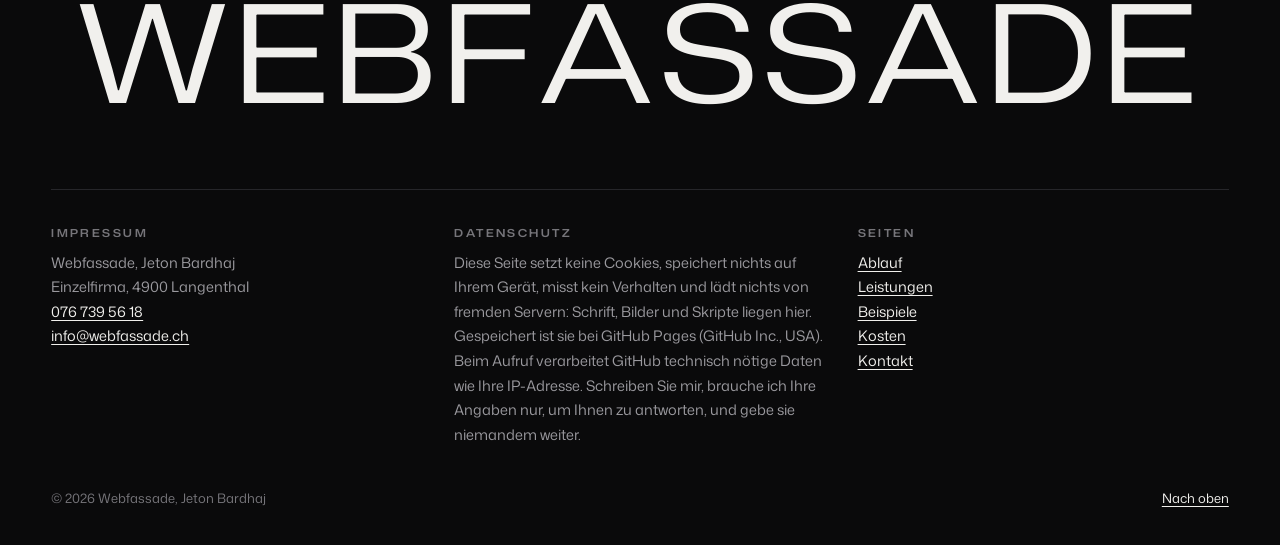
==== commit df0f0a1a: "Wohnadresse von der Website entfernt (nur noch 4900 Langenthal) Co-Authored-By: Claude Opus 5.5 <nor" ====
--- a/index.html
+++ b/index.html
@@ -21,7 +21,7 @@
 <link rel="icon" href="data:image/svg+xml,%3Csvg xmlns='http://www.w3.org/2000/svg' viewBox='0 0 32 32'%3E%3Crect width='32' height='32' fill='%230A0A0B'/%3E%3Cpath d='M6 9l4.5 14L16 12l5.5 11L26 9' fill='none' stroke='%23F1F0ED' stroke-width='2.4' stroke-linejoin='round' stroke-linecap='round'/%3E%3C/svg%3E">
 <link rel="preload" href="schriften/mona-sans.woff2" as="font" type="font/woff2" crossorigin>
 <script type="application/ld+json">
-{"@context":"https://schema.org","@type":"ProfessionalService","name":"Webfassade","description":"Websites für Betriebe jeder Grösse im Oberaargau und in der ganzen Deutschschweiz","url":"https://webfassade.ch/","email":"info@webfassade.ch","telephone":"+41 76 739 56 18","founder":{"@type":"Person","name":"Jeton Bardhaj"},"address":{"@type":"PostalAddress","streetAddress":"Steinackerweg 3","postalCode":"4900","addressLocality":"Langenthal","addressCountry":"CH"},"areaServed":["Oberaargau","Deutschschweiz"],"openingHoursSpecification":[{"@type":"OpeningHoursSpecification","dayOfWeek":["Monday","Tuesday","Wednesday","Thursday","Friday"],"opens":"09:00","closes":"18:00"}]}
+{"@context":"https://schema.org","@type":"ProfessionalService","name":"Webfassade","description":"Websites für Betriebe jeder Grösse im Oberaargau und in der ganzen Deutschschweiz","url":"https://webfassade.ch/","email":"info@webfassade.ch","telephone":"+41 76 739 56 18","founder":{"@type":"Person","name":"Jeton Bardhaj"},"address":{"@type":"PostalAddress","postalCode":"4900","addressLocality":"Langenthal","addressCountry":"CH"},"areaServed":["Oberaargau","Deutschschweiz"],"openingHoursSpecification":[{"@type":"OpeningHoursSpecification","dayOfWeek":["Monday","Tuesday","Wednesday","Thursday","Friday"],"opens":"09:00","closes":"18:00"}]}
 </script>
 <script>document.documentElement.className = 'js' + ('IntersectionObserver' in window ? ' io' : '') + (matchMedia('(prefers-reduced-motion: reduce)').matches ? '' : ' bewegt');</script>
 <style>
@@ -579,7 +579,7 @@
       <p class="text zeigen">Ich bin gelernter Zeichner EFZ in der Fachrichtung Architektur und komme aus Langenthal. Pläne zeichnen und Websites bauen ist für mich dasselbe Handwerk: zuerst verstehen, wie ein Betrieb funktioniert, dann sauber aufbauen, damit sich die Leute zurechtfinden.</p>
       <dl class="angaben zeigen">
         <div><dt class="label">Firma</dt><dd>Webfassade, Einzelfirma</dd></div>
-        <div><dt class="label">Ort</dt><dd>Steinackerweg 3, 4900 Langenthal</dd></div>
+        <div><dt class="label">Sitz</dt><dd>4900 Langenthal</dd></div>
         <div><dt class="label">Gebiet</dt><dd>Oberaargau und ganze Deutschschweiz</dd></div>
         <div><dt class="label">Erreichbar</dt><dd>Montag bis Freitag, 09.00 bis 18.00</dd></div>
       </dl>
@@ -614,7 +614,7 @@
       <dl class="direkt">
         <div><dt class="label">E-Mail</dt><dd><a href="mailto:info@webfassade.ch">info@webfassade.ch</a></dd></div>
         <div><dt class="label">Telefon</dt><dd><a href="tel:+41767395618">076 739 56 18</a></dd></div>
-        <div><dt class="label">Adresse</dt><dd>Steinackerweg 3, 4900 Langenthal</dd></div>
+        <div><dt class="label">Gebiet</dt><dd>Oberaargau und ganze Deutschschweiz</dd></div>
       </dl>
     </div>
   </section>
@@ -626,7 +626,7 @@
     <div class="fuss-raster">
       <div id="impressum">
         <h2>Impressum</h2>
-        <p>Webfassade, Jeton Bardhaj<br>Einzelfirma<br>Steinackerweg 3, 4900 Langenthal<br><a href="tel:+41767395618">076 739 56 18</a><br><a href="mailto:info@webfassade.ch">info@webfassade.ch</a></p>
+        <p>Webfassade, Jeton Bardhaj<br>Einzelfirma, 4900 Langenthal<br><a href="tel:+41767395618">076 739 56 18</a><br><a href="mailto:info@webfassade.ch">info@webfassade.ch</a></p>
       </div>
       <div id="datenschutz">
         <h2>Datenschutz</h2>
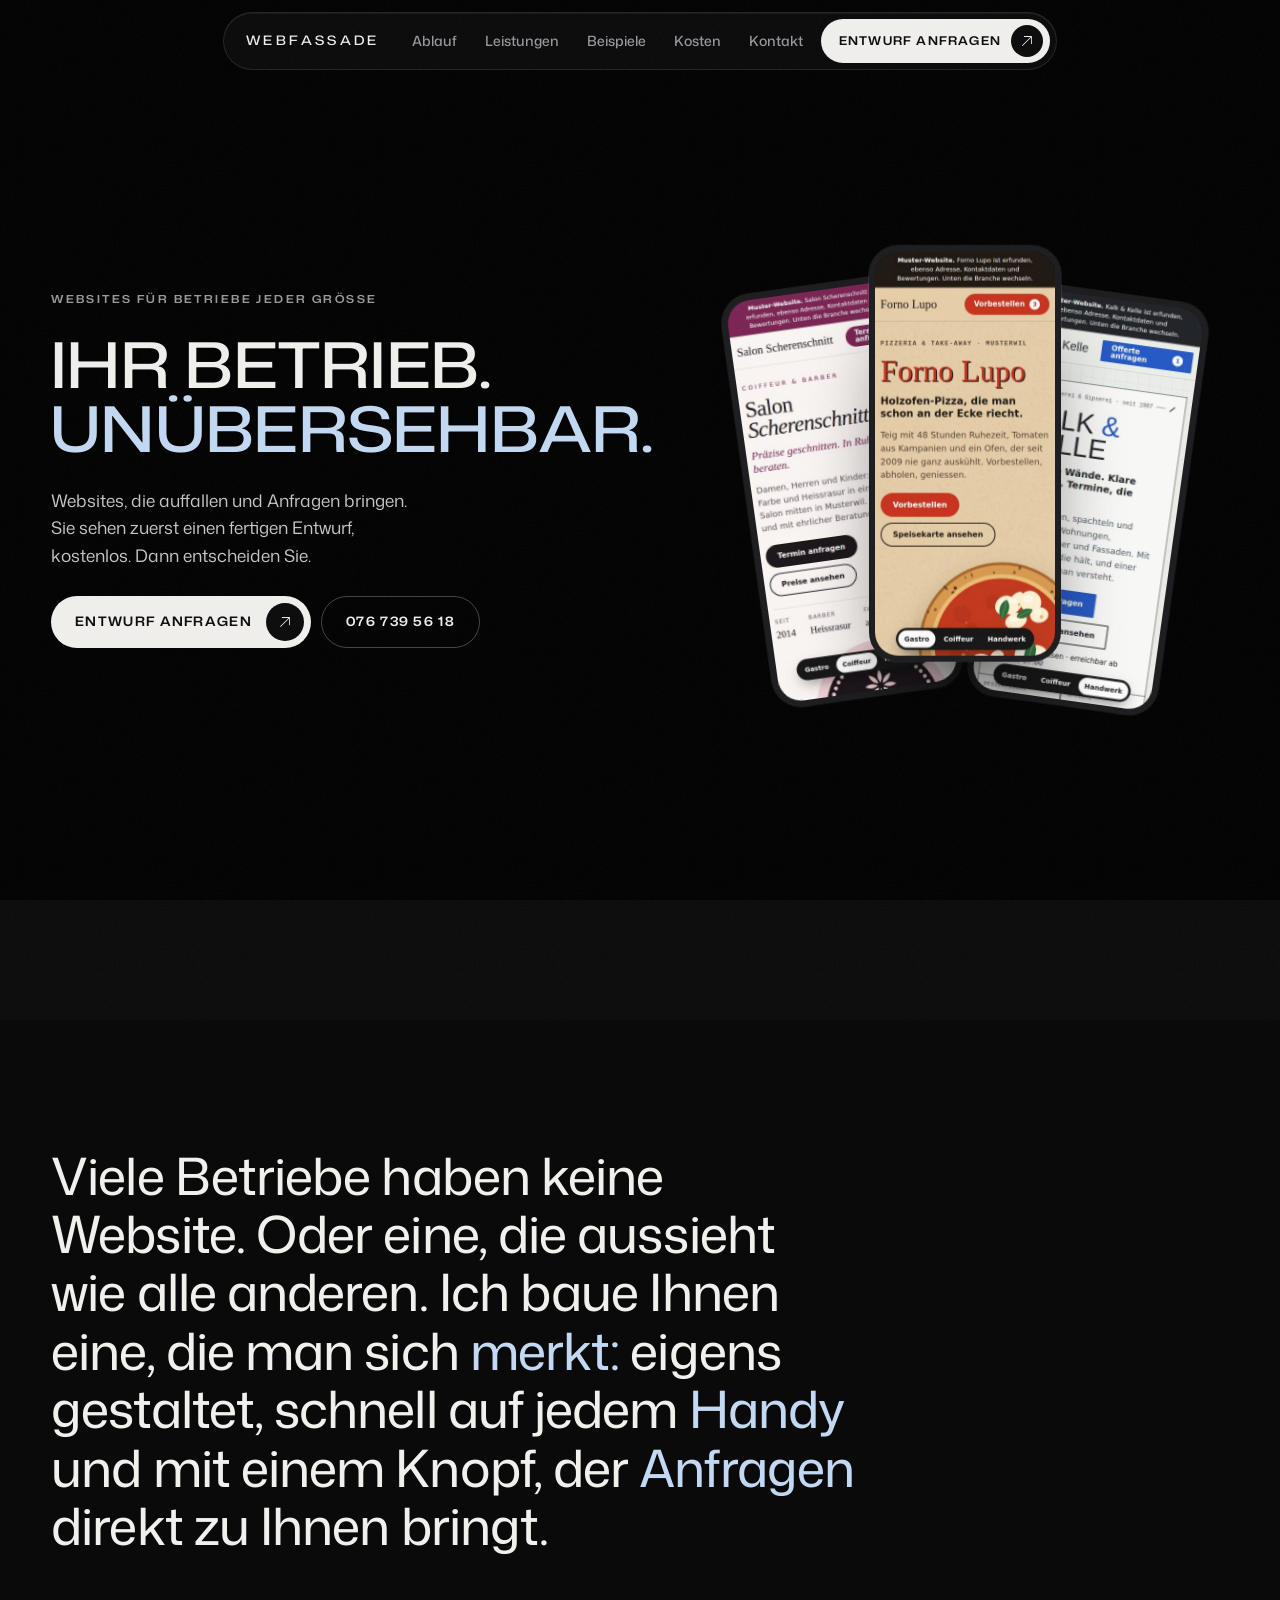
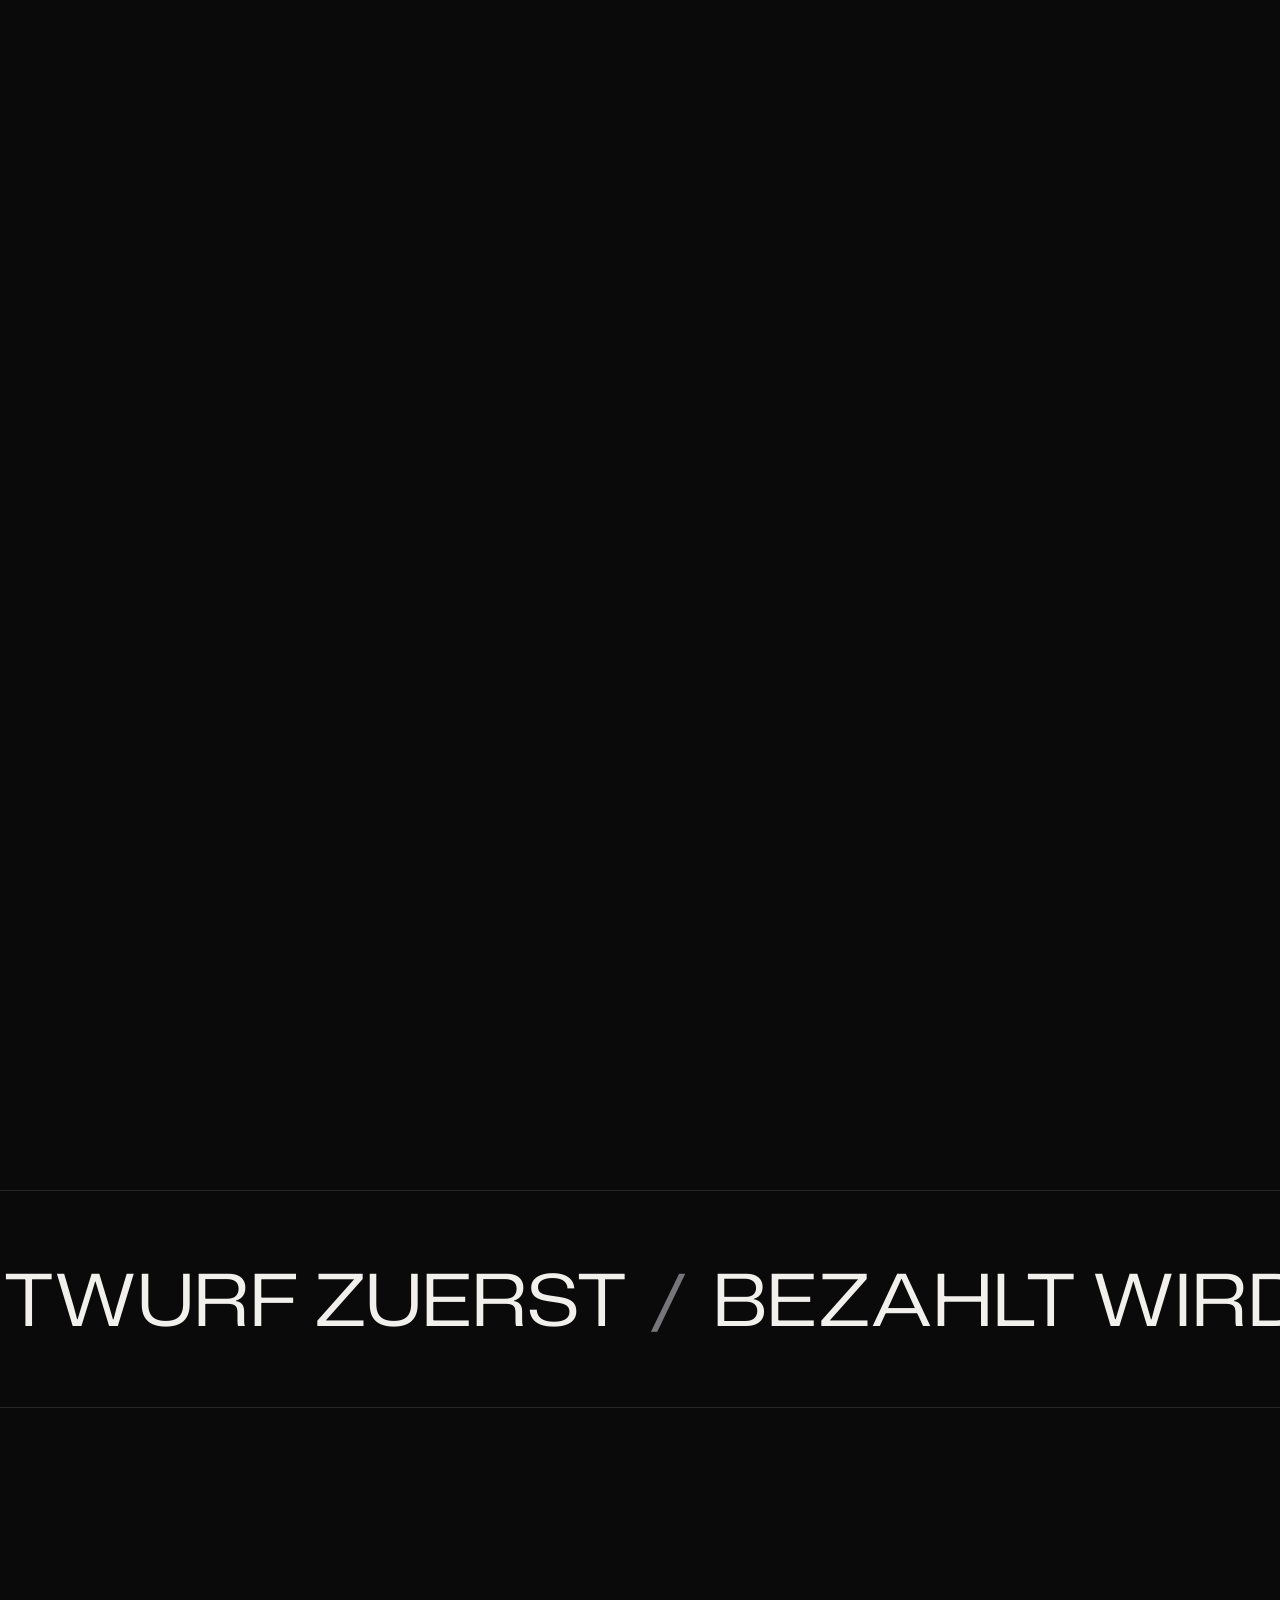
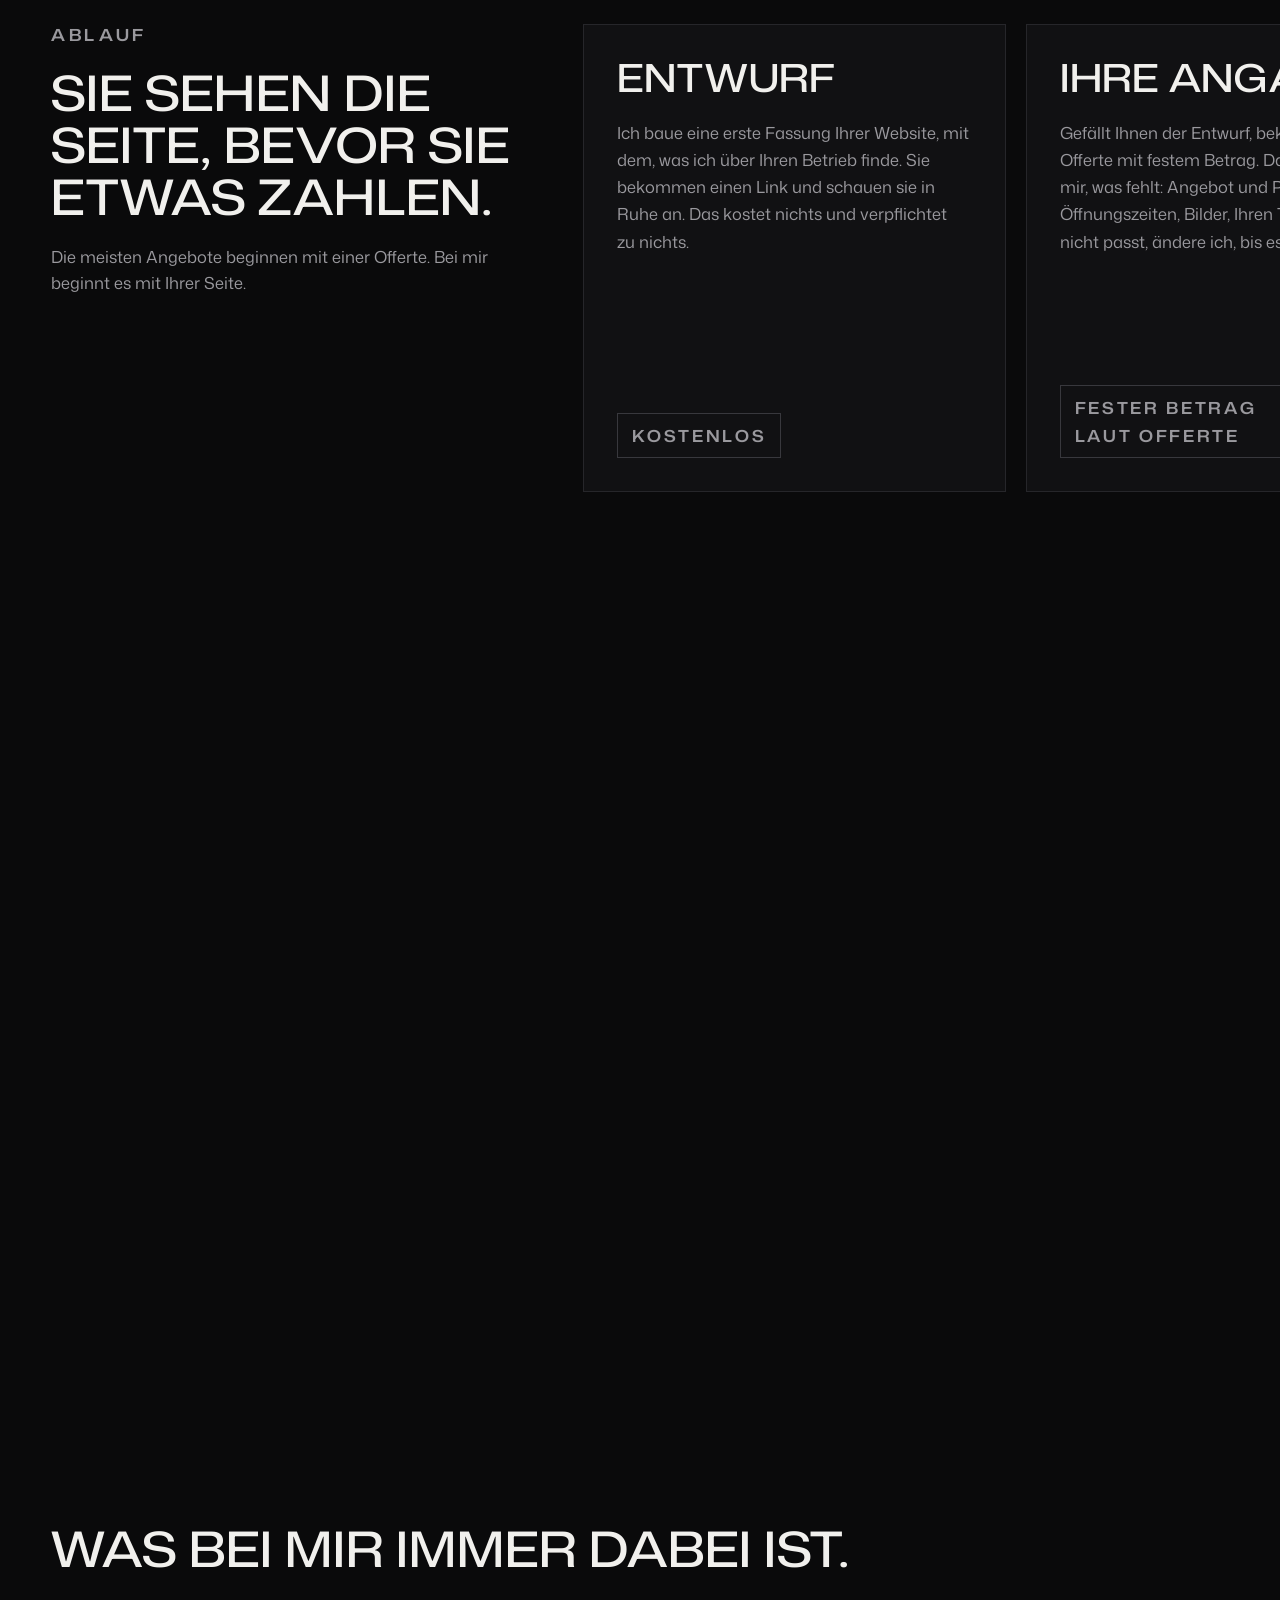
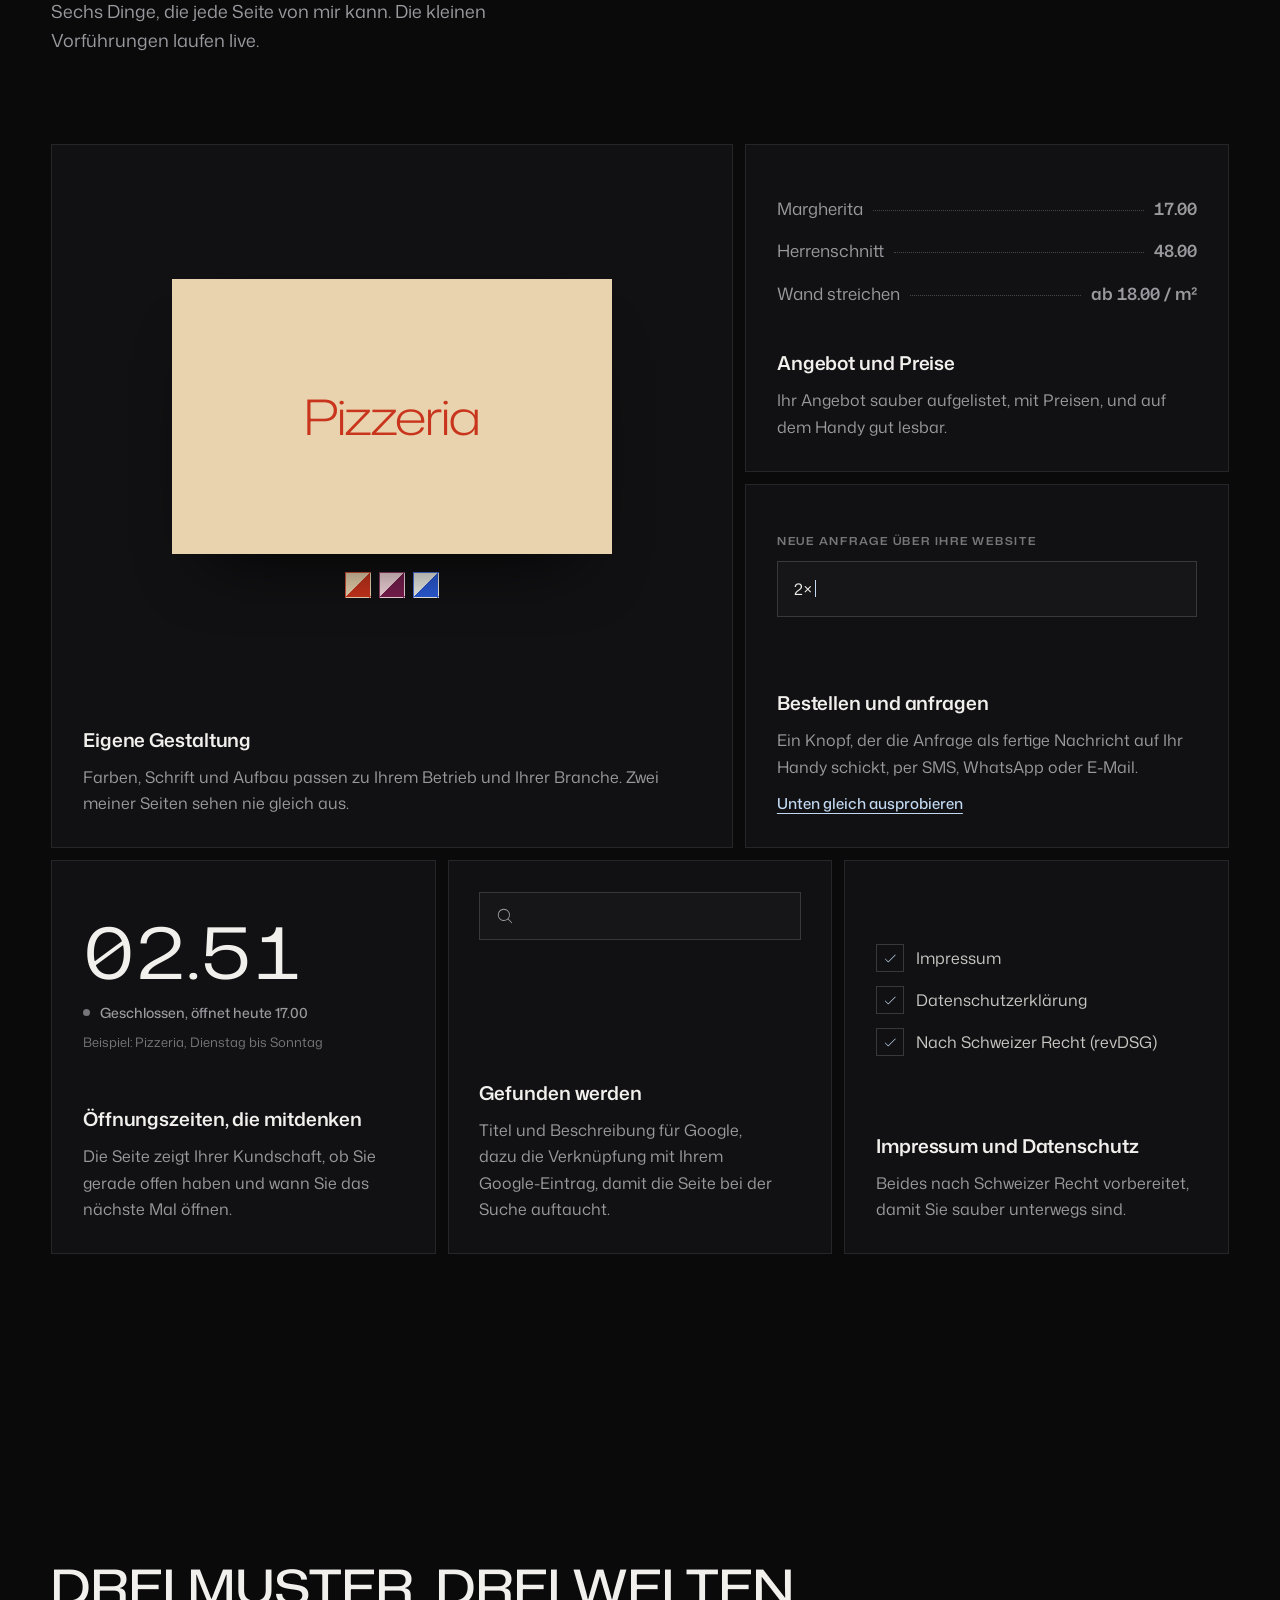
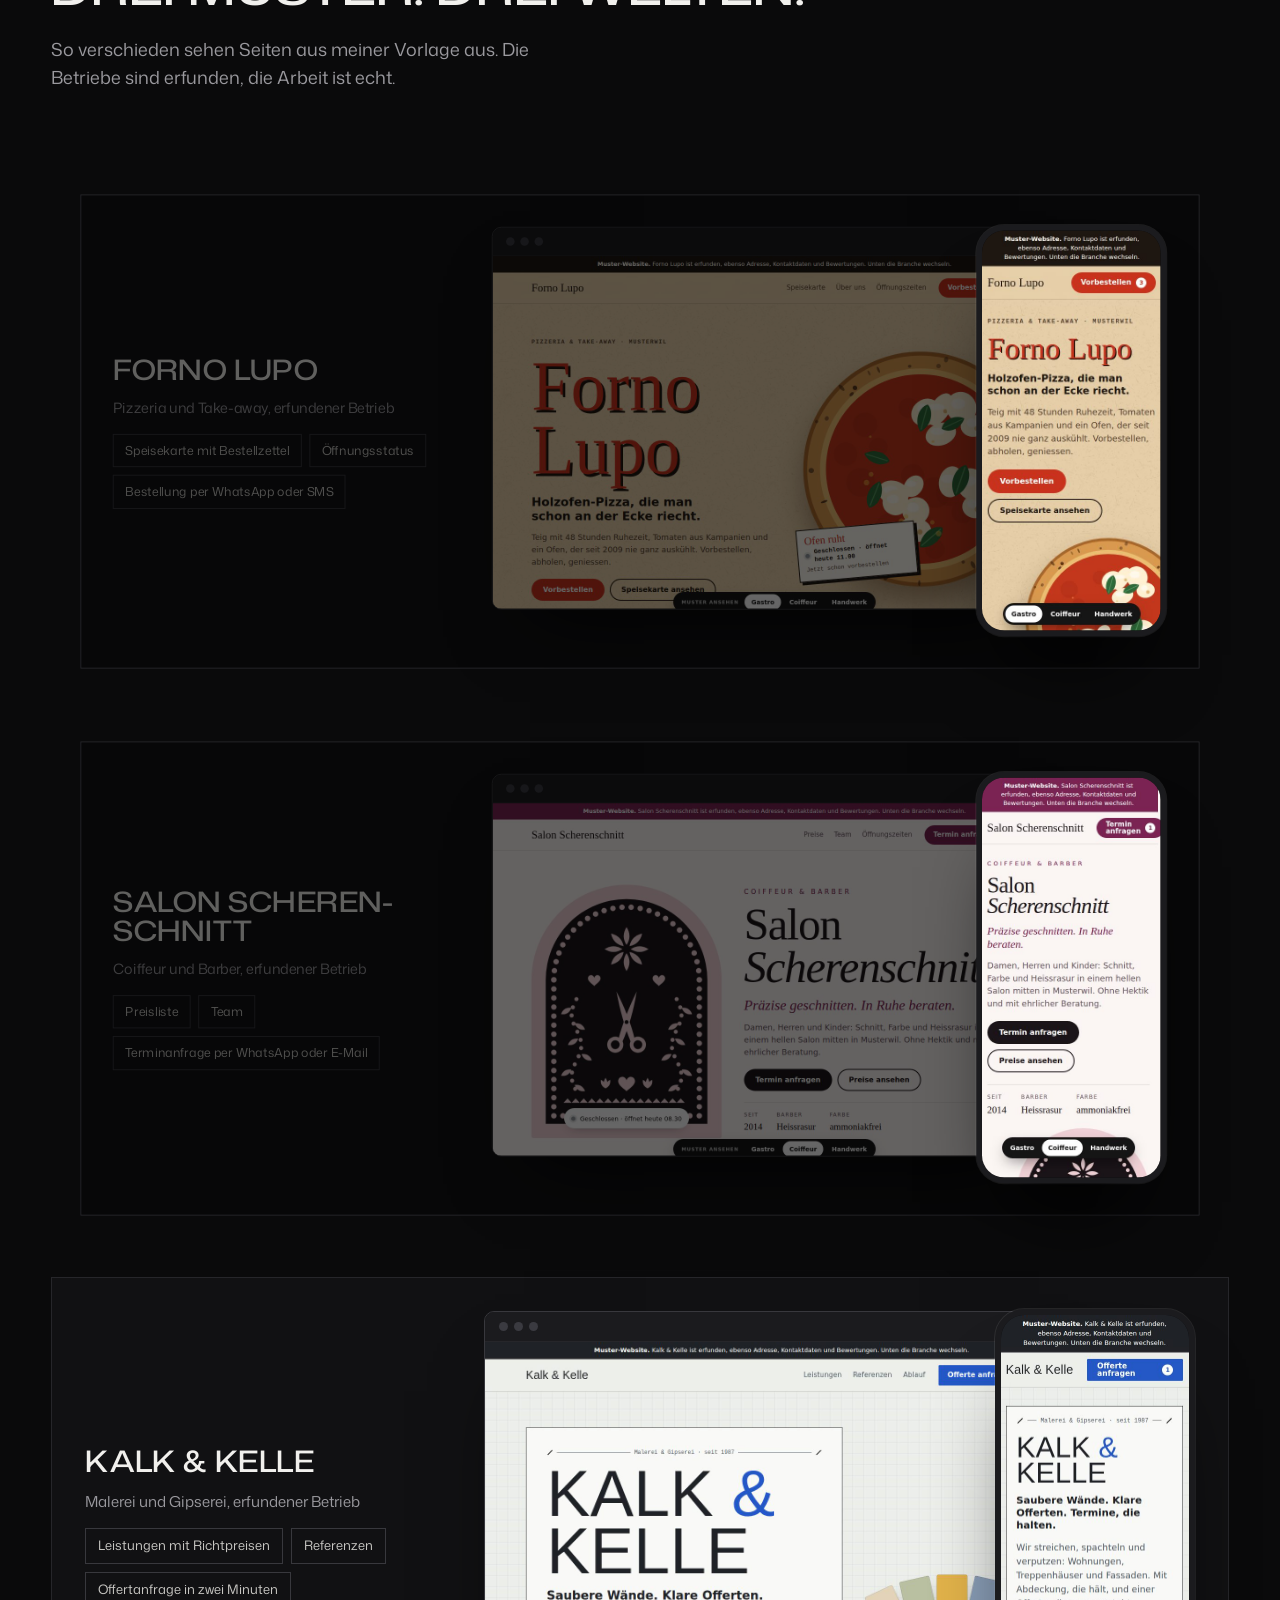
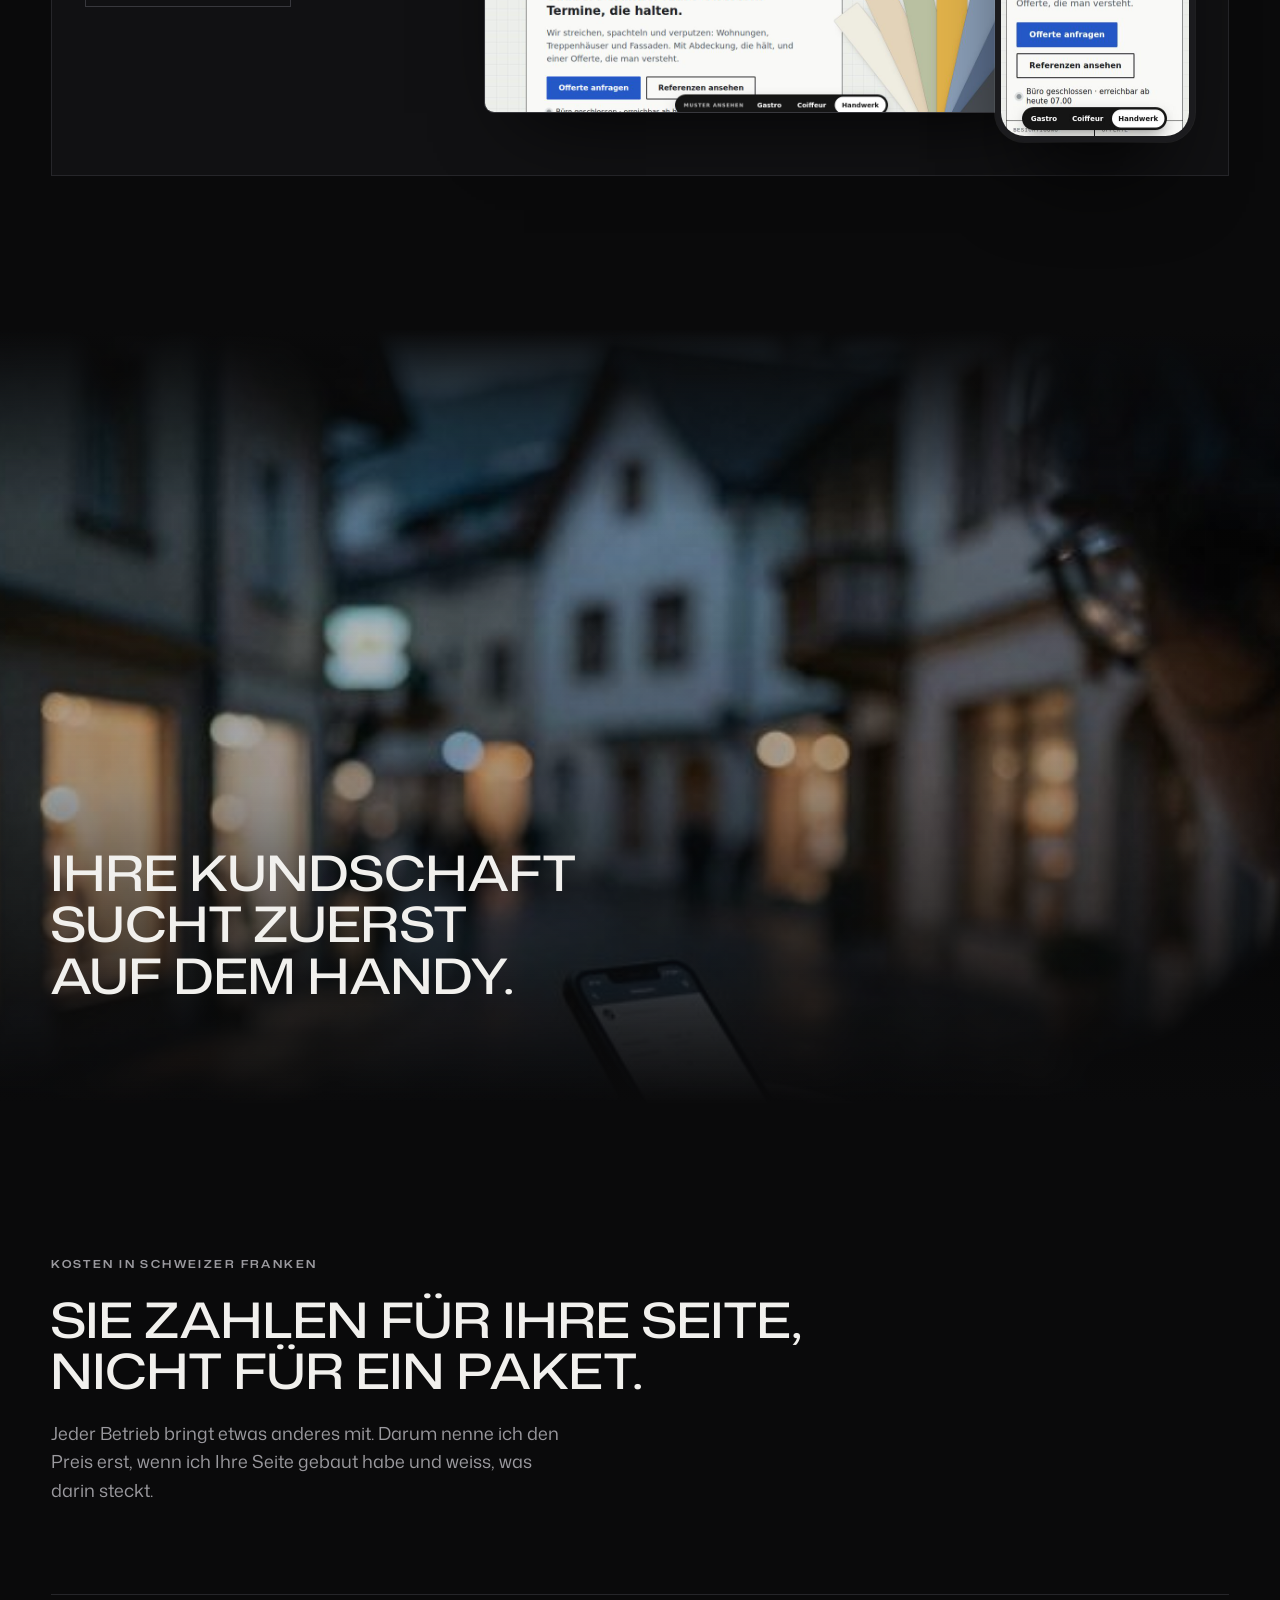
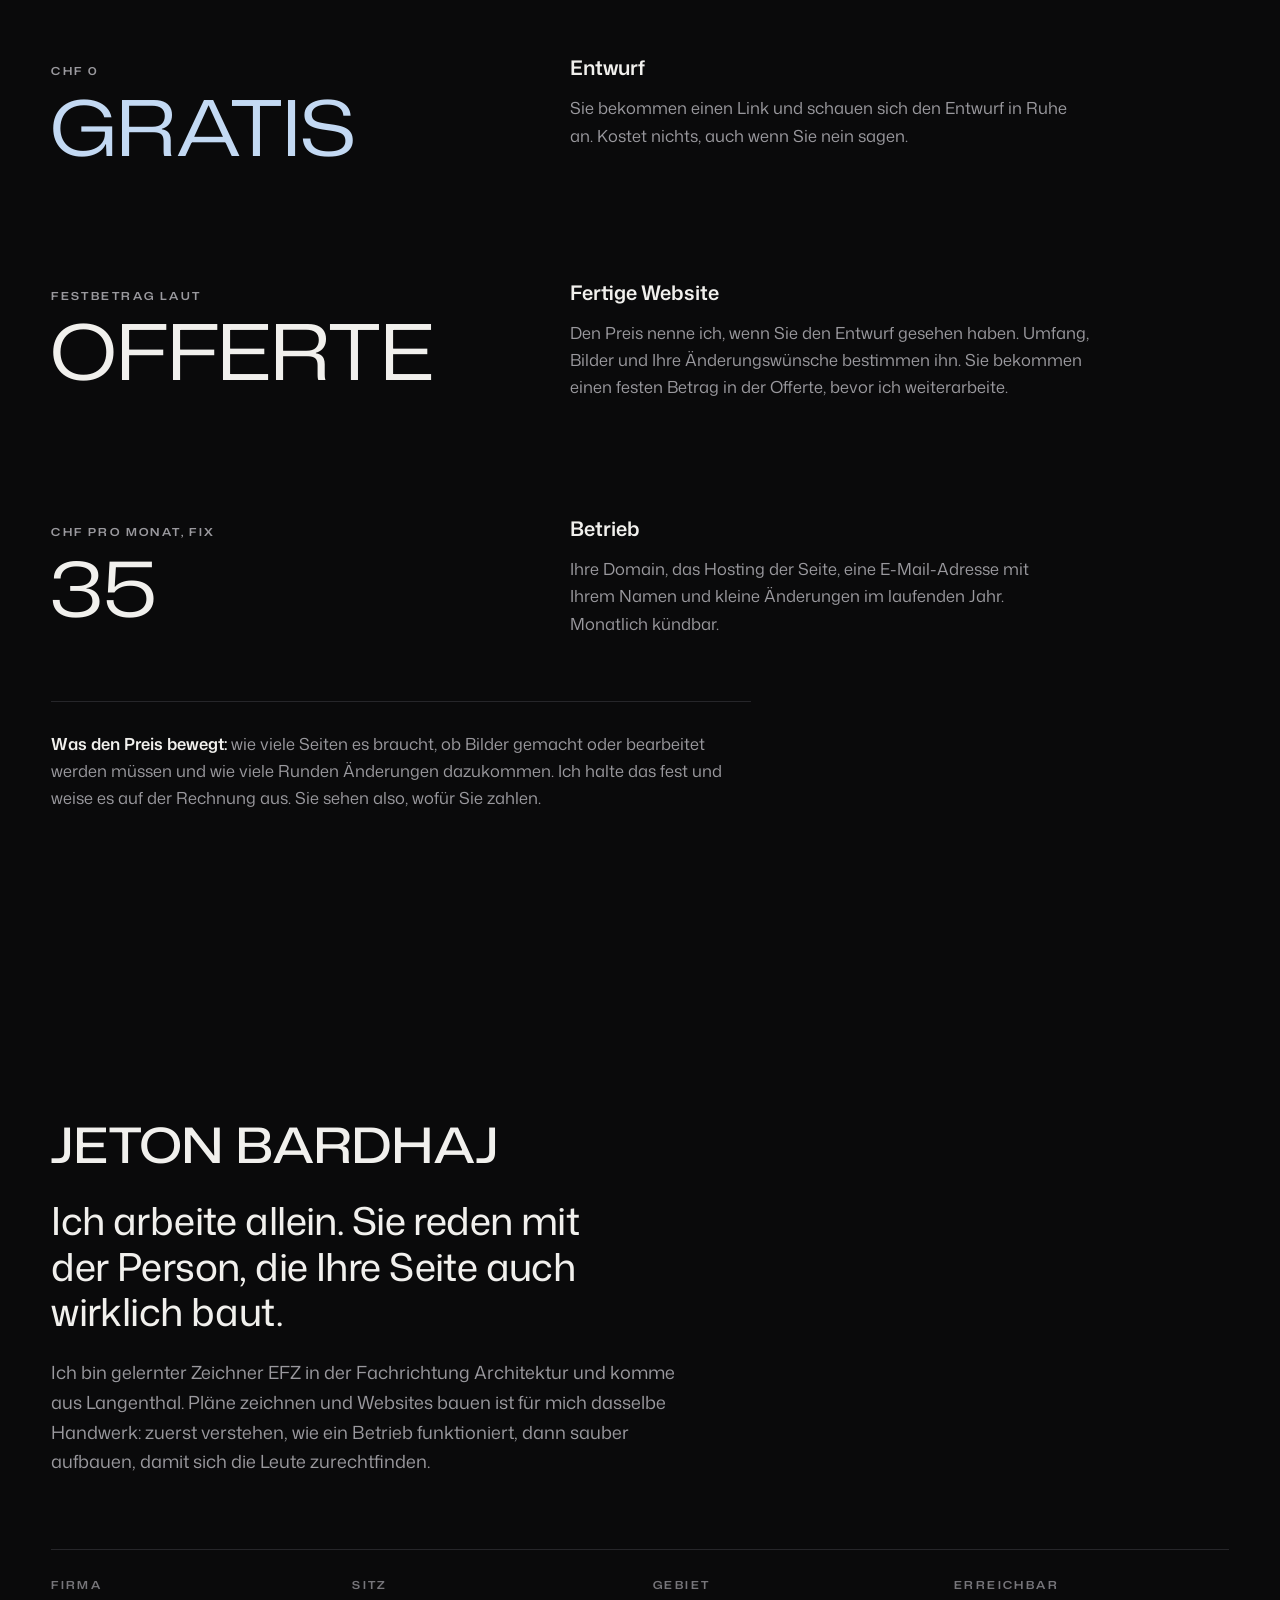
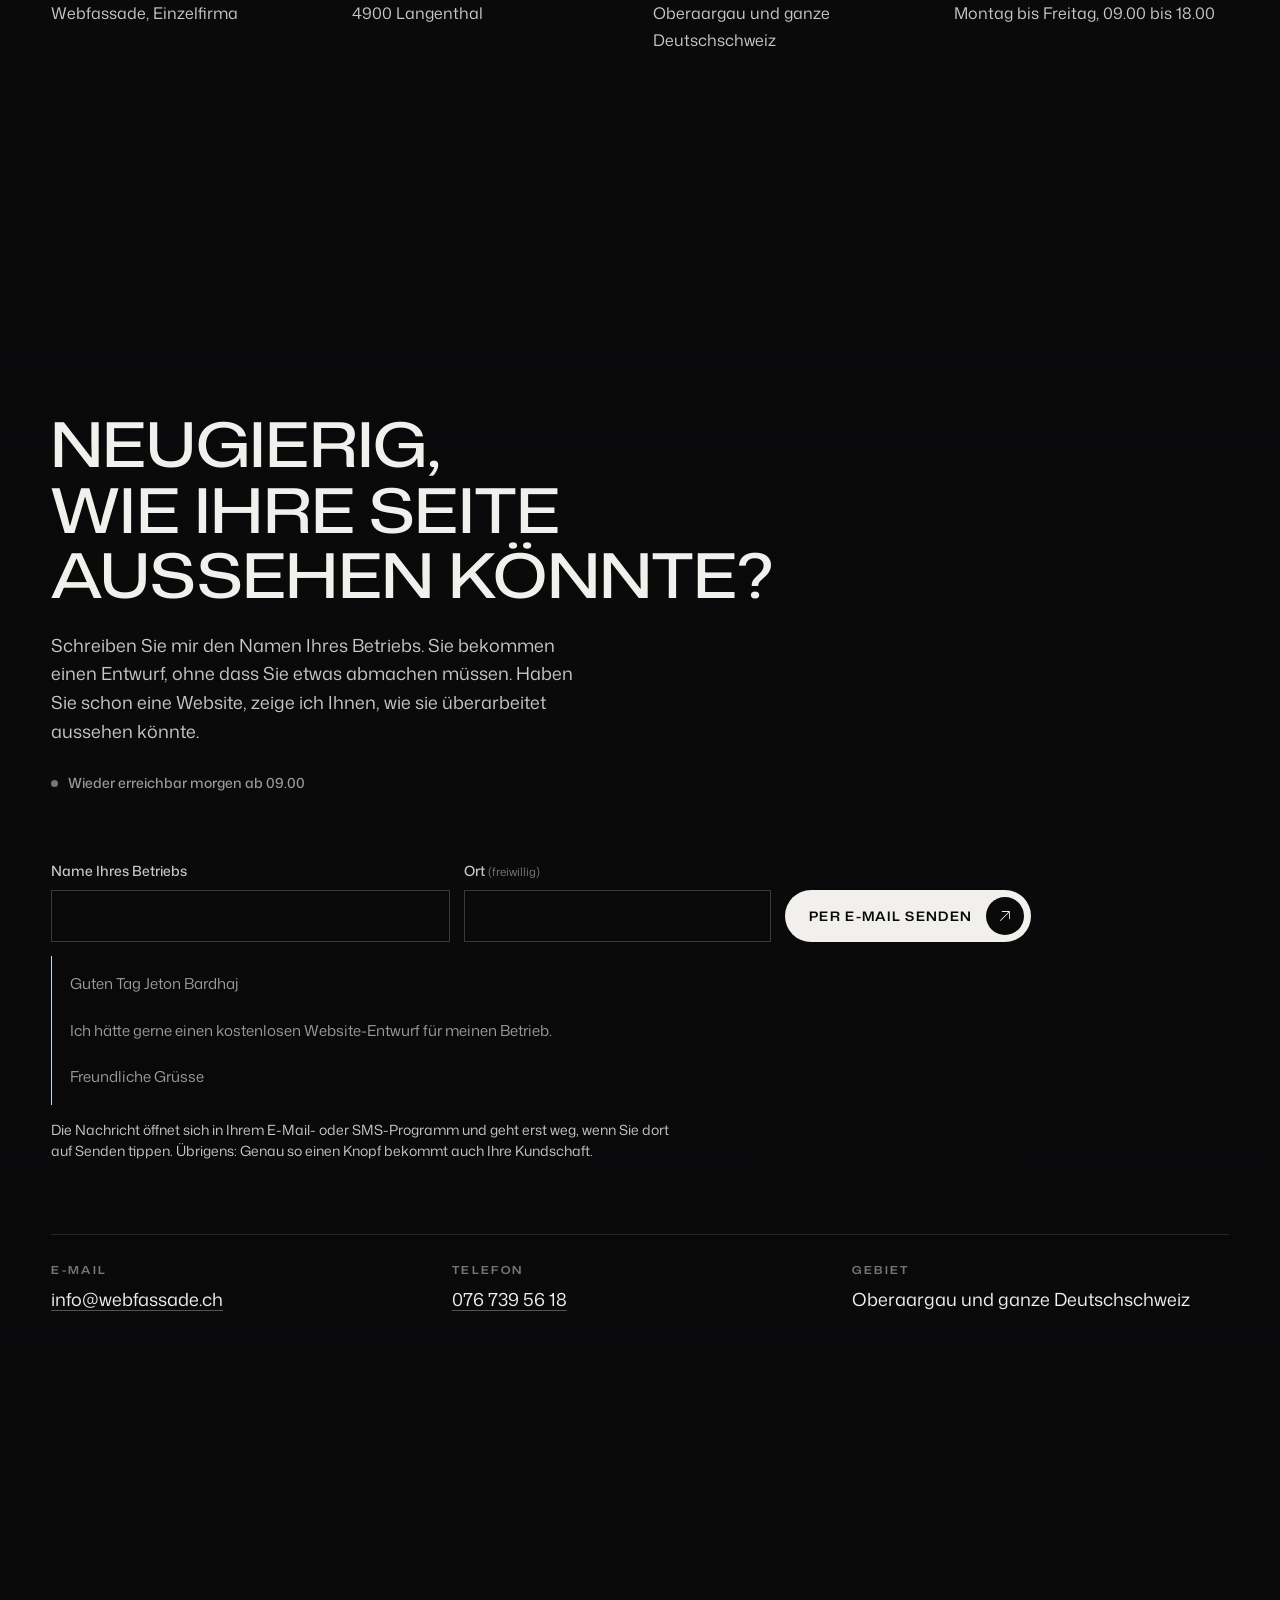
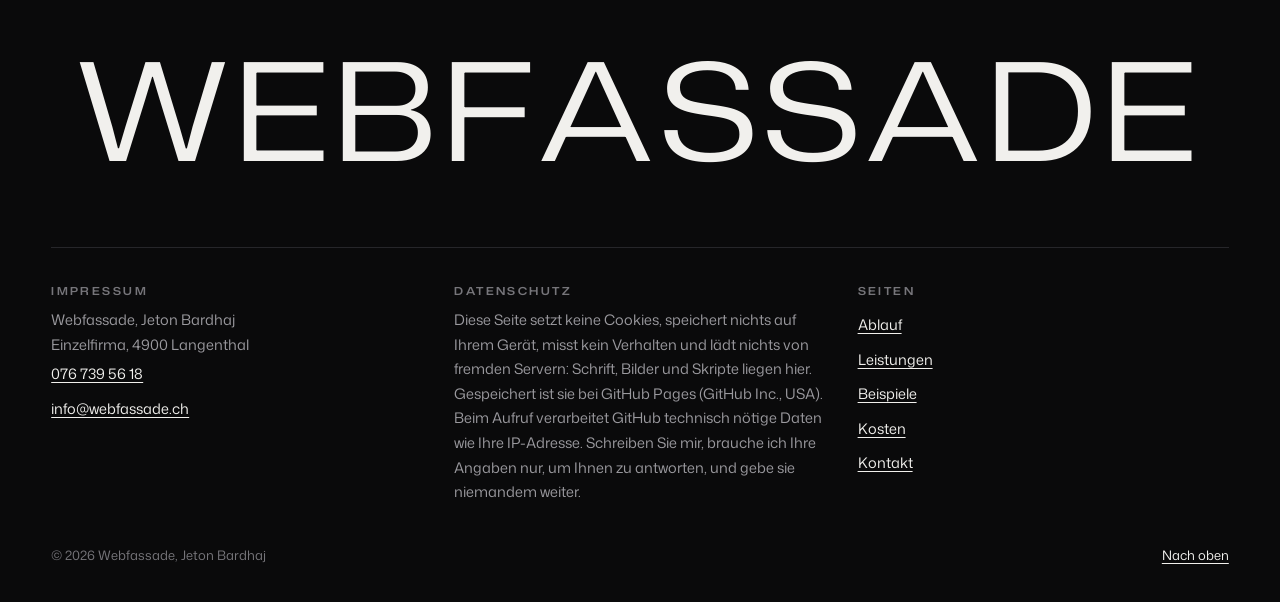
==== commit a502114d: "Ueberschriften ohne falsche Trennung, groessere Fuss-Links, Hinweis auf Ueberarbeitung bestehender W" ====
--- a/index.html
+++ b/index.html
@@ -73,7 +73,7 @@
 
 /* Schrift: Anzeige breit, Versalien, leicht gesperrt (nach Bugatti), Fliesstext ruhig */
 .label{font-size:11px;line-height:1.3;font-weight:600;font-stretch:125%;letter-spacing:.22em;text-transform:uppercase;color:var(--grau)}
-h2{font-size:clamp(28px,3.8vw,56px);line-height:1.06;font-weight:500;font-stretch:125%;letter-spacing:.02em;text-transform:uppercase;hyphens:auto}
+h2{font-size:clamp(28px,3.8vw,56px);line-height:1.06;font-weight:500;font-stretch:125%;letter-spacing:.02em;text-transform:uppercase;hyphens:manual}
 h3{font-weight:600}
 .lead{max-width:48ch;font-size:clamp(17px,1.4vw,20px);line-height:1.6;color:var(--grau)}
 .kopf-block{display:grid;gap:22px;justify-items:start;margin-bottom:clamp(48px,7vw,96px)}
@@ -258,7 +258,7 @@
 .blatt::after{content:"";position:absolute;inset:0;background:#000;opacity:var(--dunkel,0);pointer-events:none}
 @media (min-width:1000px){.blatt{grid-template-columns:minmax(0,.8fr) minmax(0,1.6fr);align-items:center;gap:44px}}
 .blatt-kopf{display:grid;gap:14px;align-content:center;justify-items:start}
-.blatt h3{font-size:clamp(21px,6.2vw,40px);hyphens:auto;line-height:1.02;font-weight:500;font-stretch:125%;letter-spacing:.02em;text-transform:uppercase}
+.blatt h3{font-size:clamp(21px,6.2vw,40px);hyphens:manual;line-height:1.02;font-weight:500;font-stretch:125%;letter-spacing:.02em;text-transform:uppercase}
 @media (min-width:1000px){.blatt h3{font-size:clamp(23px,2.3vw,32px)}}
 .blatt-art{color:var(--grau);font-size:15px}
 .merkmale{display:flex;flex-wrap:wrap;gap:8px}
@@ -328,6 +328,7 @@
 .fuss-raster{display:grid;grid-template-columns:repeat(auto-fit,minmax(min(100%,260px),1fr));gap:32px;padding-top:36px;border-top:1px solid var(--linie);color:var(--grau);font-size:14.5px;line-height:1.7}
 .fuss h2{margin-bottom:10px;color:var(--grau-2);font-size:11px;line-height:1.3;font-weight:600;letter-spacing:.22em}
 .fuss a{color:var(--weiss);text-underline-offset:3px}
+.fuss-raster p a{display:inline-block;padding-block:5px}
 .rand{display:flex;flex-wrap:wrap;justify-content:space-between;gap:10px 24px;margin-top:40px;color:var(--grau-2);font-size:13px}
 
 /* Erscheinen beim Scrollen */
@@ -524,7 +525,7 @@
         </article>
         <article class="blatt" style="--i:1">
           <div class="blatt-kopf">
-            <h3>Salon Scherenschnitt</h3>
+            <h3>Salon Scheren&shy;schnitt</h3>
             <p class="blatt-art">Coiffeur und Barber, erfundener Betrieb</p>
             <ul class="merkmale"><li>Preisliste</li><li>Team</li><li>Terminanfrage per WhatsApp oder E-Mail</li></ul>
           </div>
@@ -592,8 +593,8 @@
       <img class="kontakt-bild" src="bilder/glas-1920.jpg" width="1920" height="1080" loading="lazy" decoding="async" alt="">
     </picture>
     <div class="innen">
-      <h2 id="h-kontakt">Neugierig, wie Ihre Seite aussehen könnte?</h2>
-      <p class="lead">Schreiben Sie mir den Namen Ihres Betriebs. Sie bekommen einen Entwurf, ohne dass Sie etwas abmachen müssen.</p>
+      <h2 id="h-kontakt">Neugierig, wie Ihre Seite aus&shy;sehen könnte?</h2>
+      <p class="lead">Schreiben Sie mir den Namen Ihres Betriebs. Sie bekommen einen Entwurf, ohne dass Sie etwas abmachen müssen. Haben Sie schon eine Website, zeige ich Ihnen, wie sie überarbeitet aussehen könnte.</p>
       <p class="status" data-status><span>Erreichbar Montag bis Freitag, 09.00 bis 18.00</span></p>
       <div class="anfrage" id="anfrage" role="group" aria-label="Anfrage vorbereiten">
         <div class="felder">
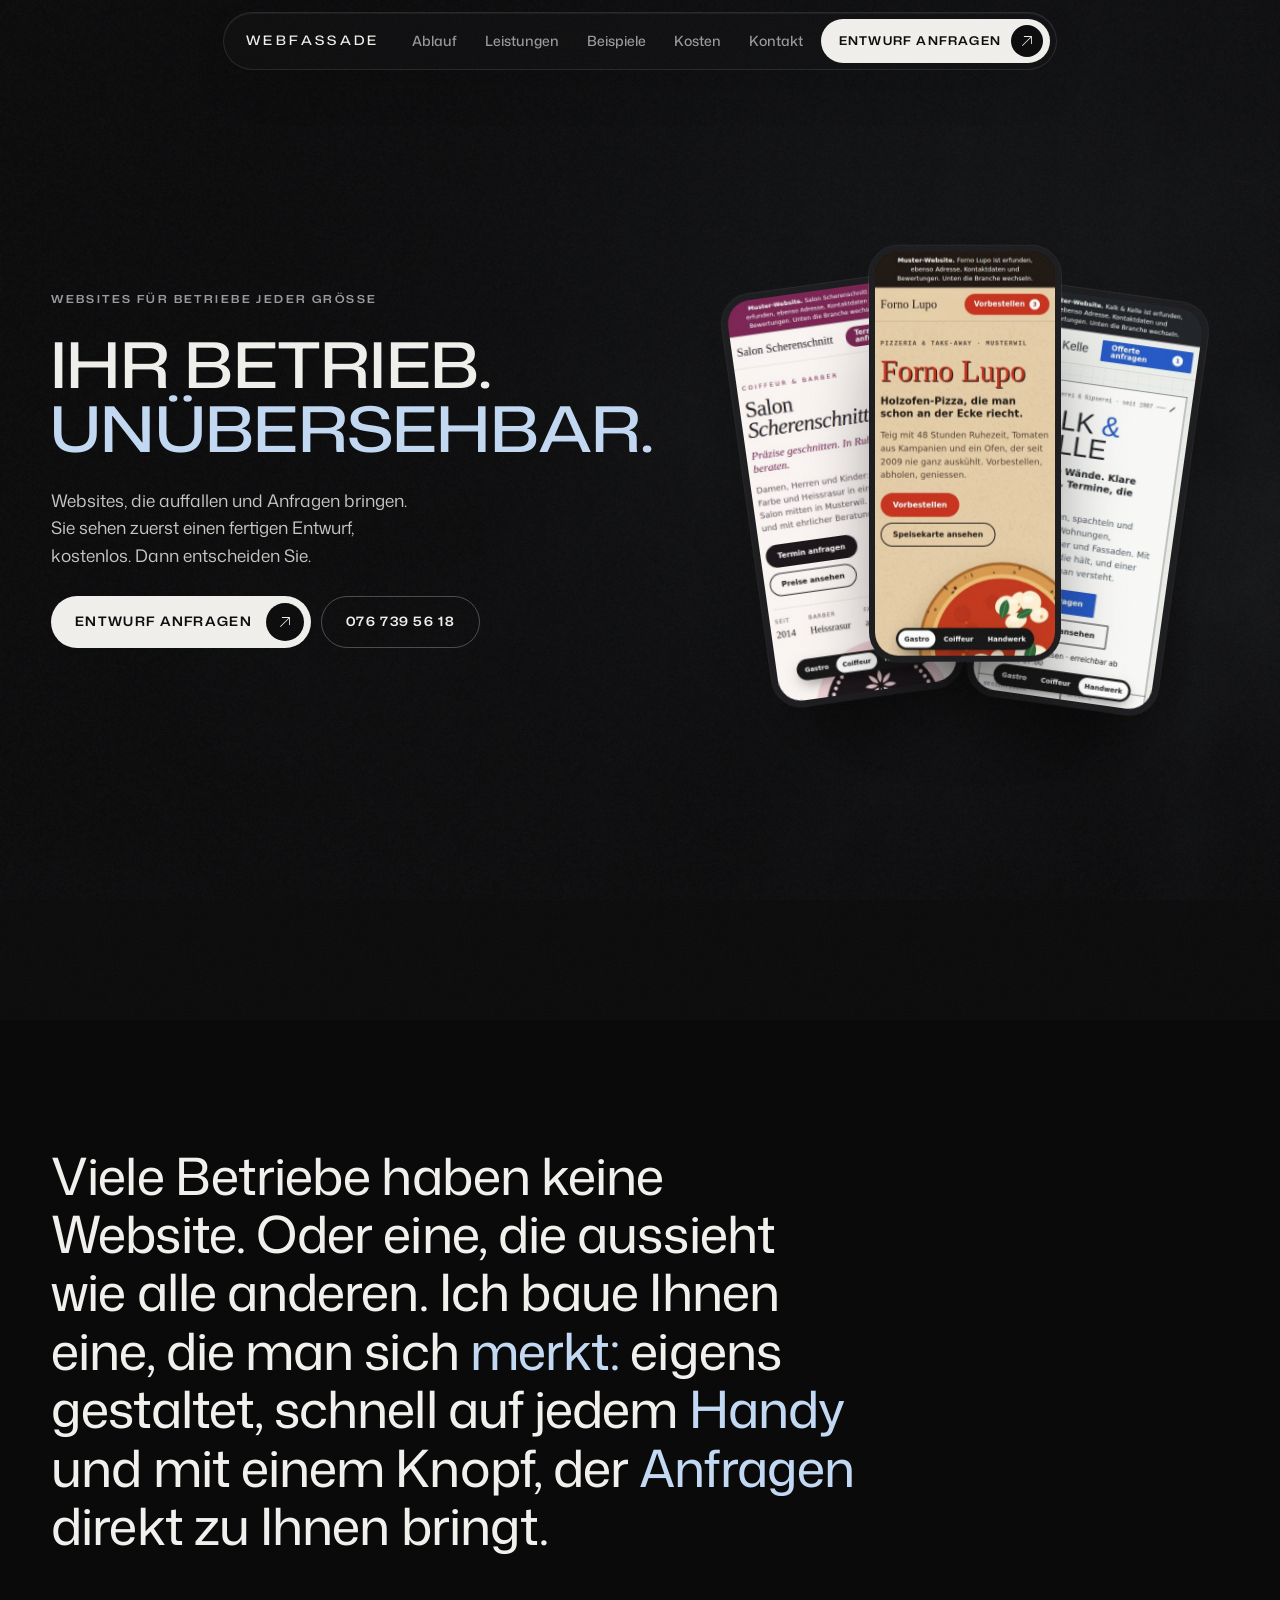
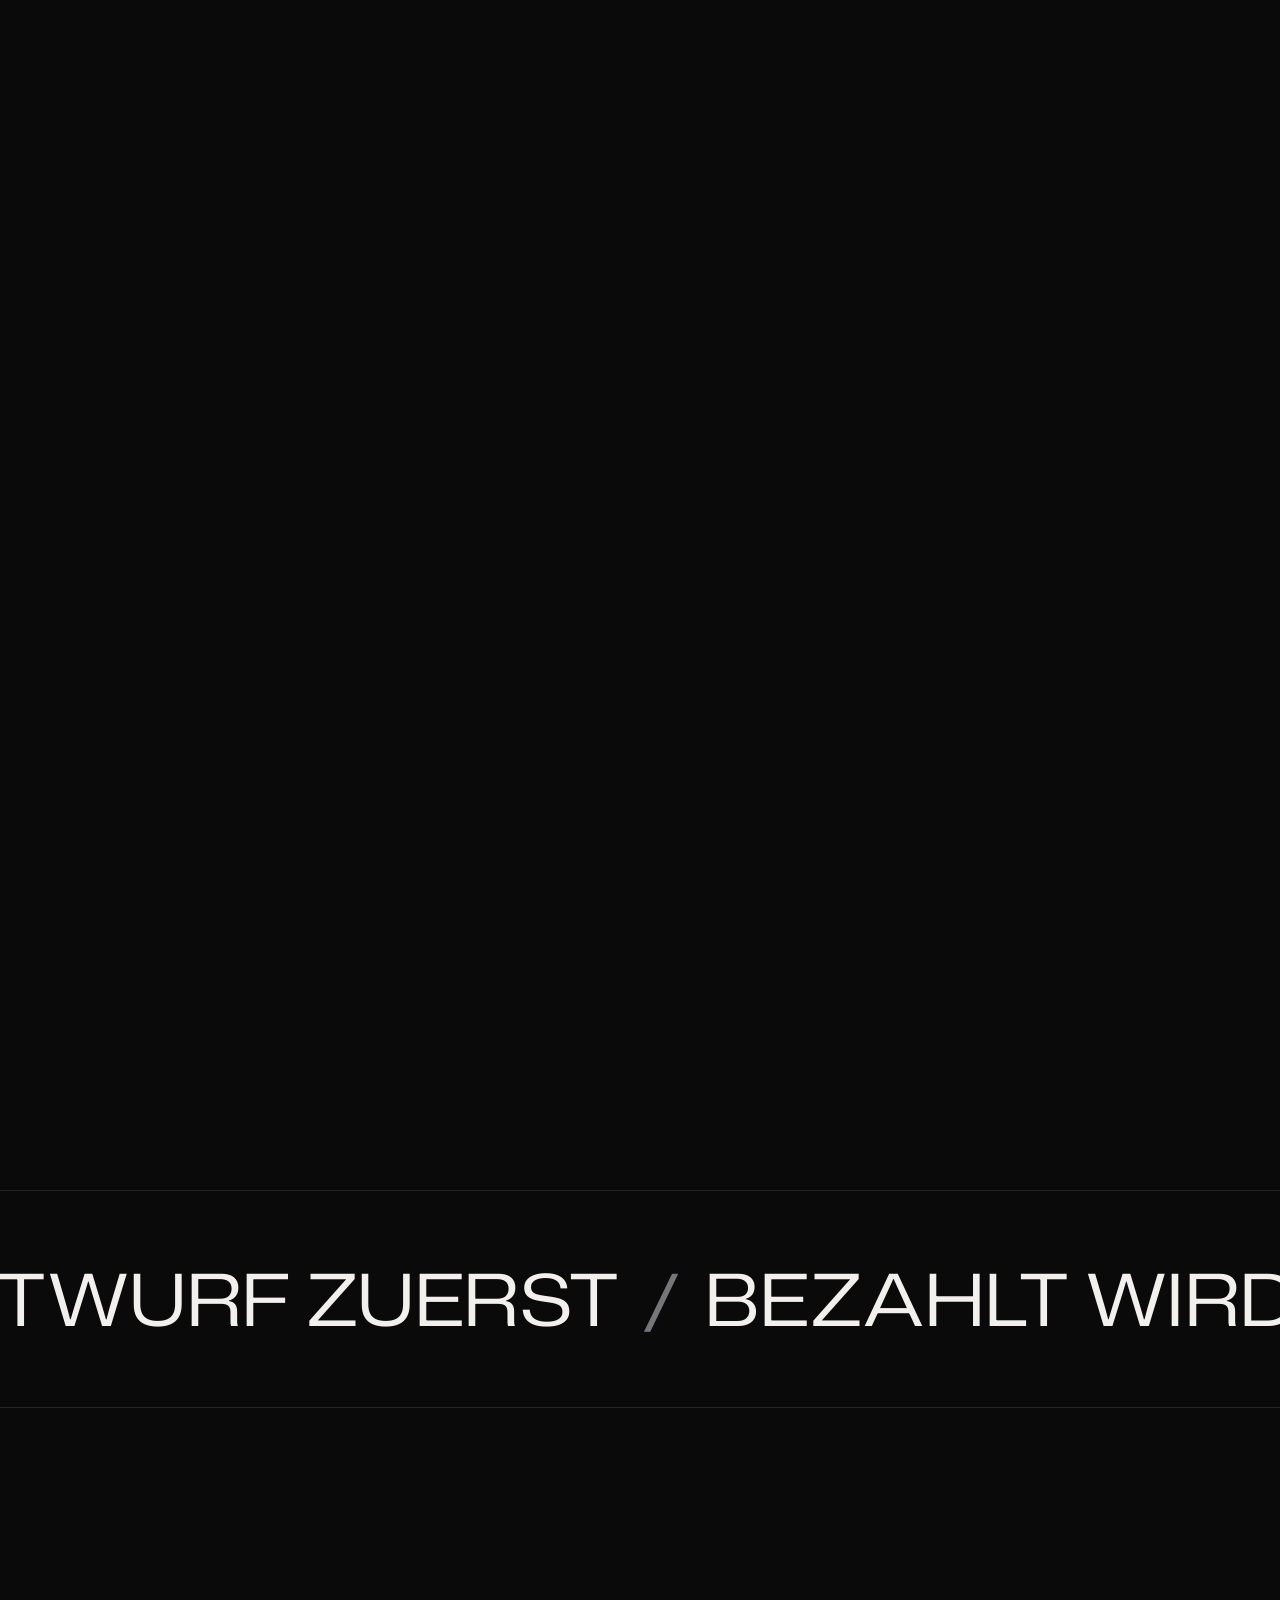
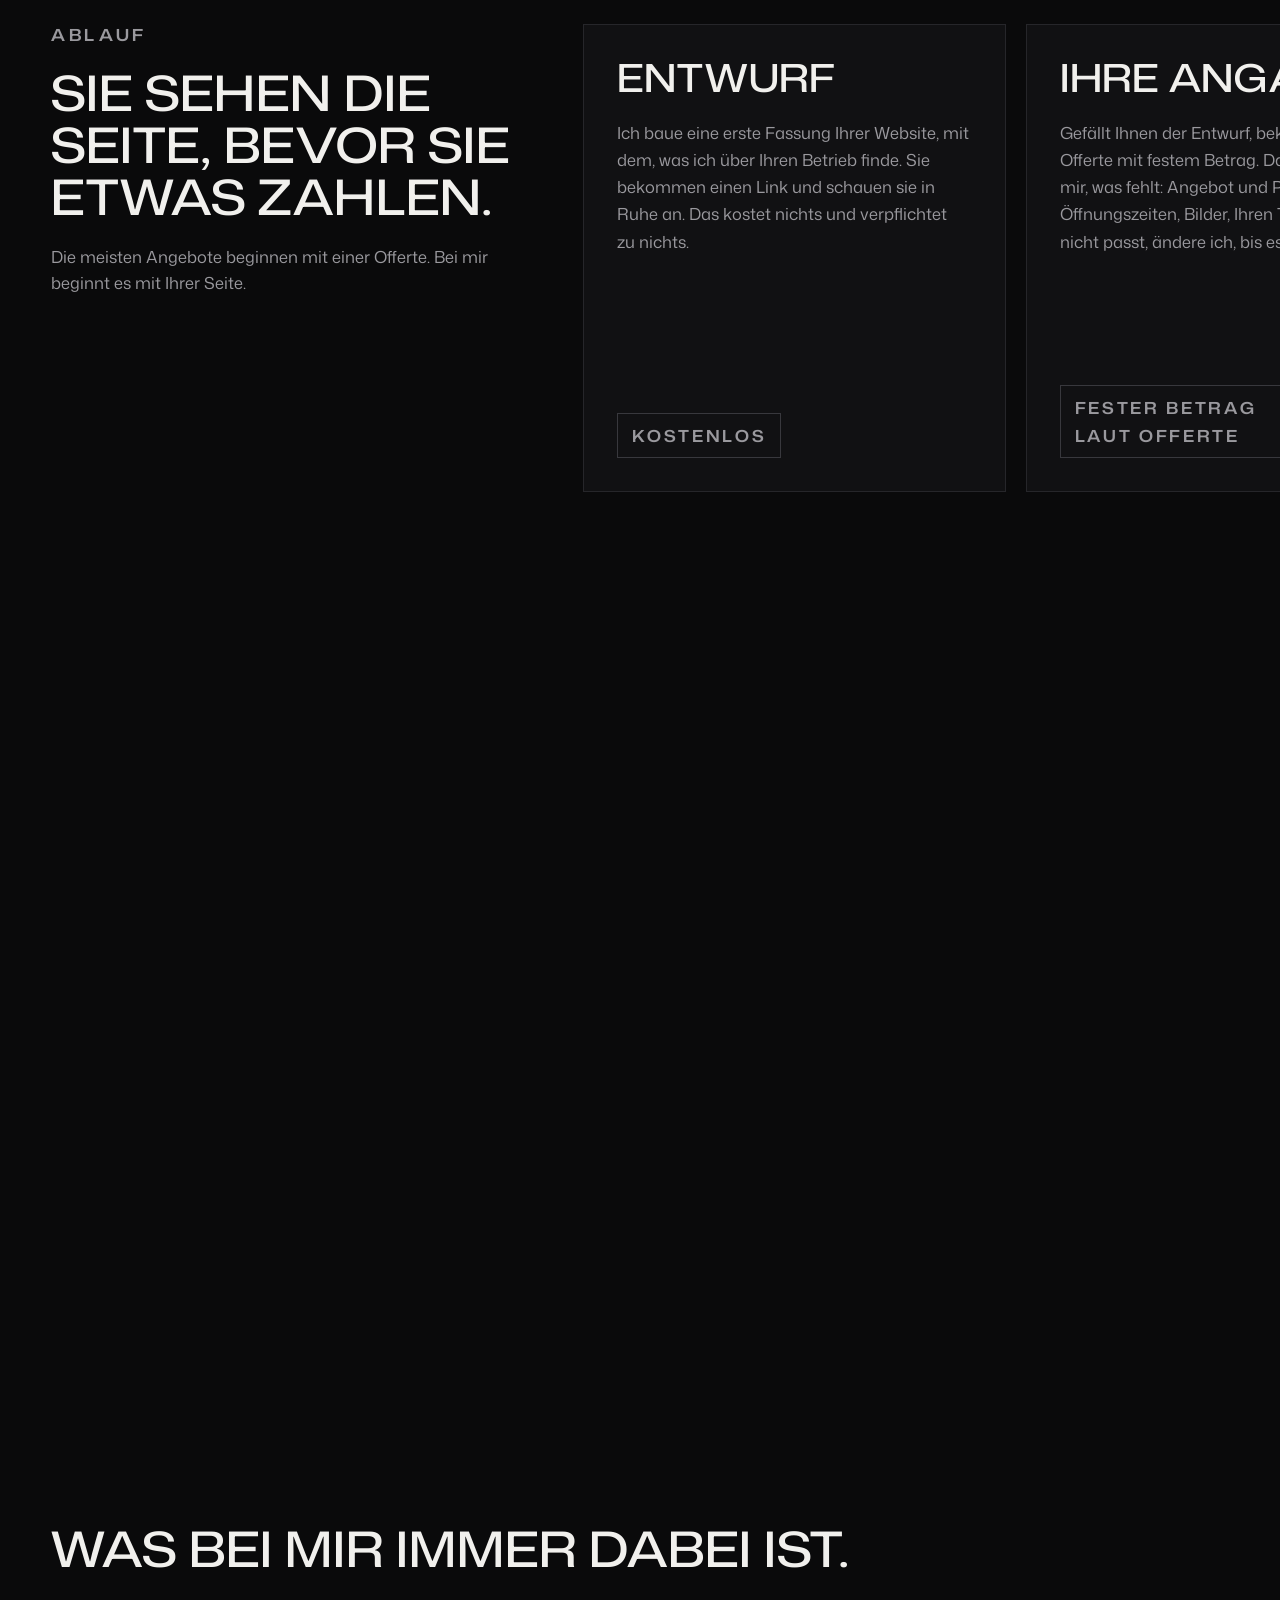
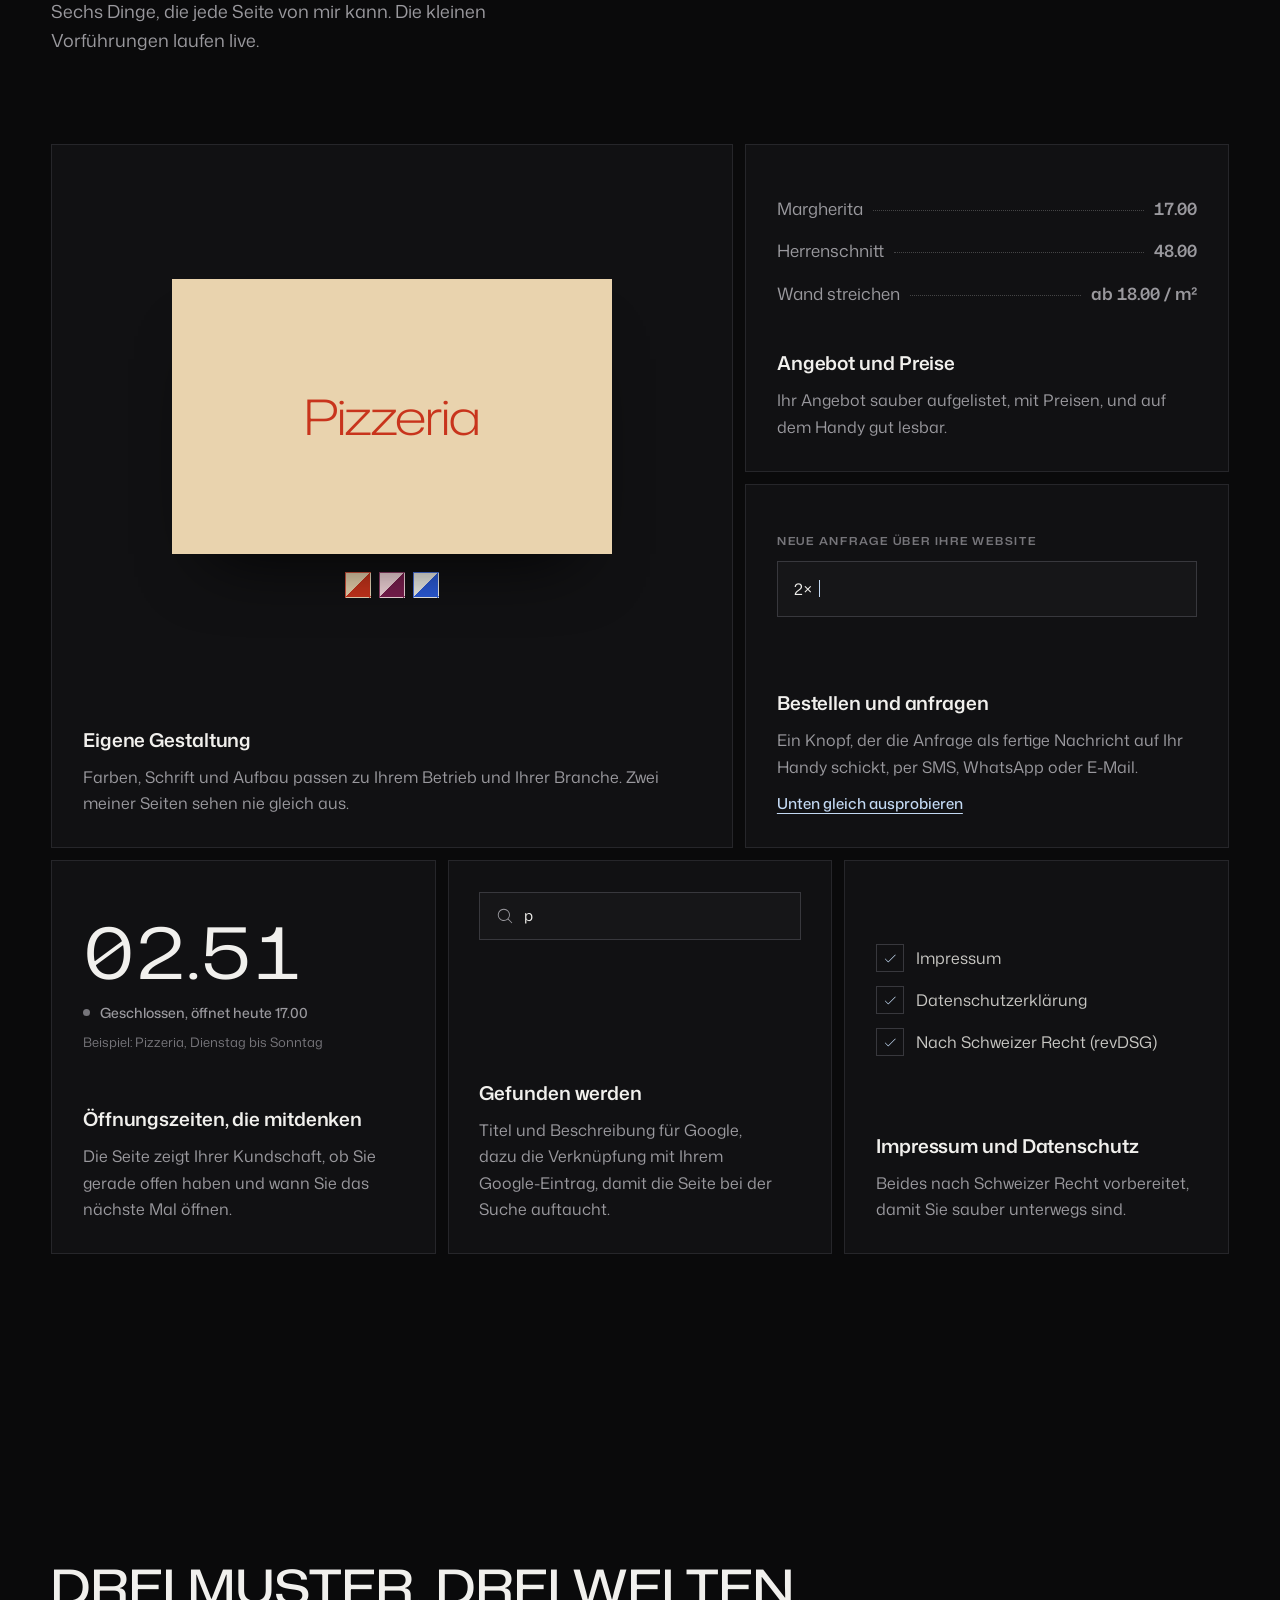
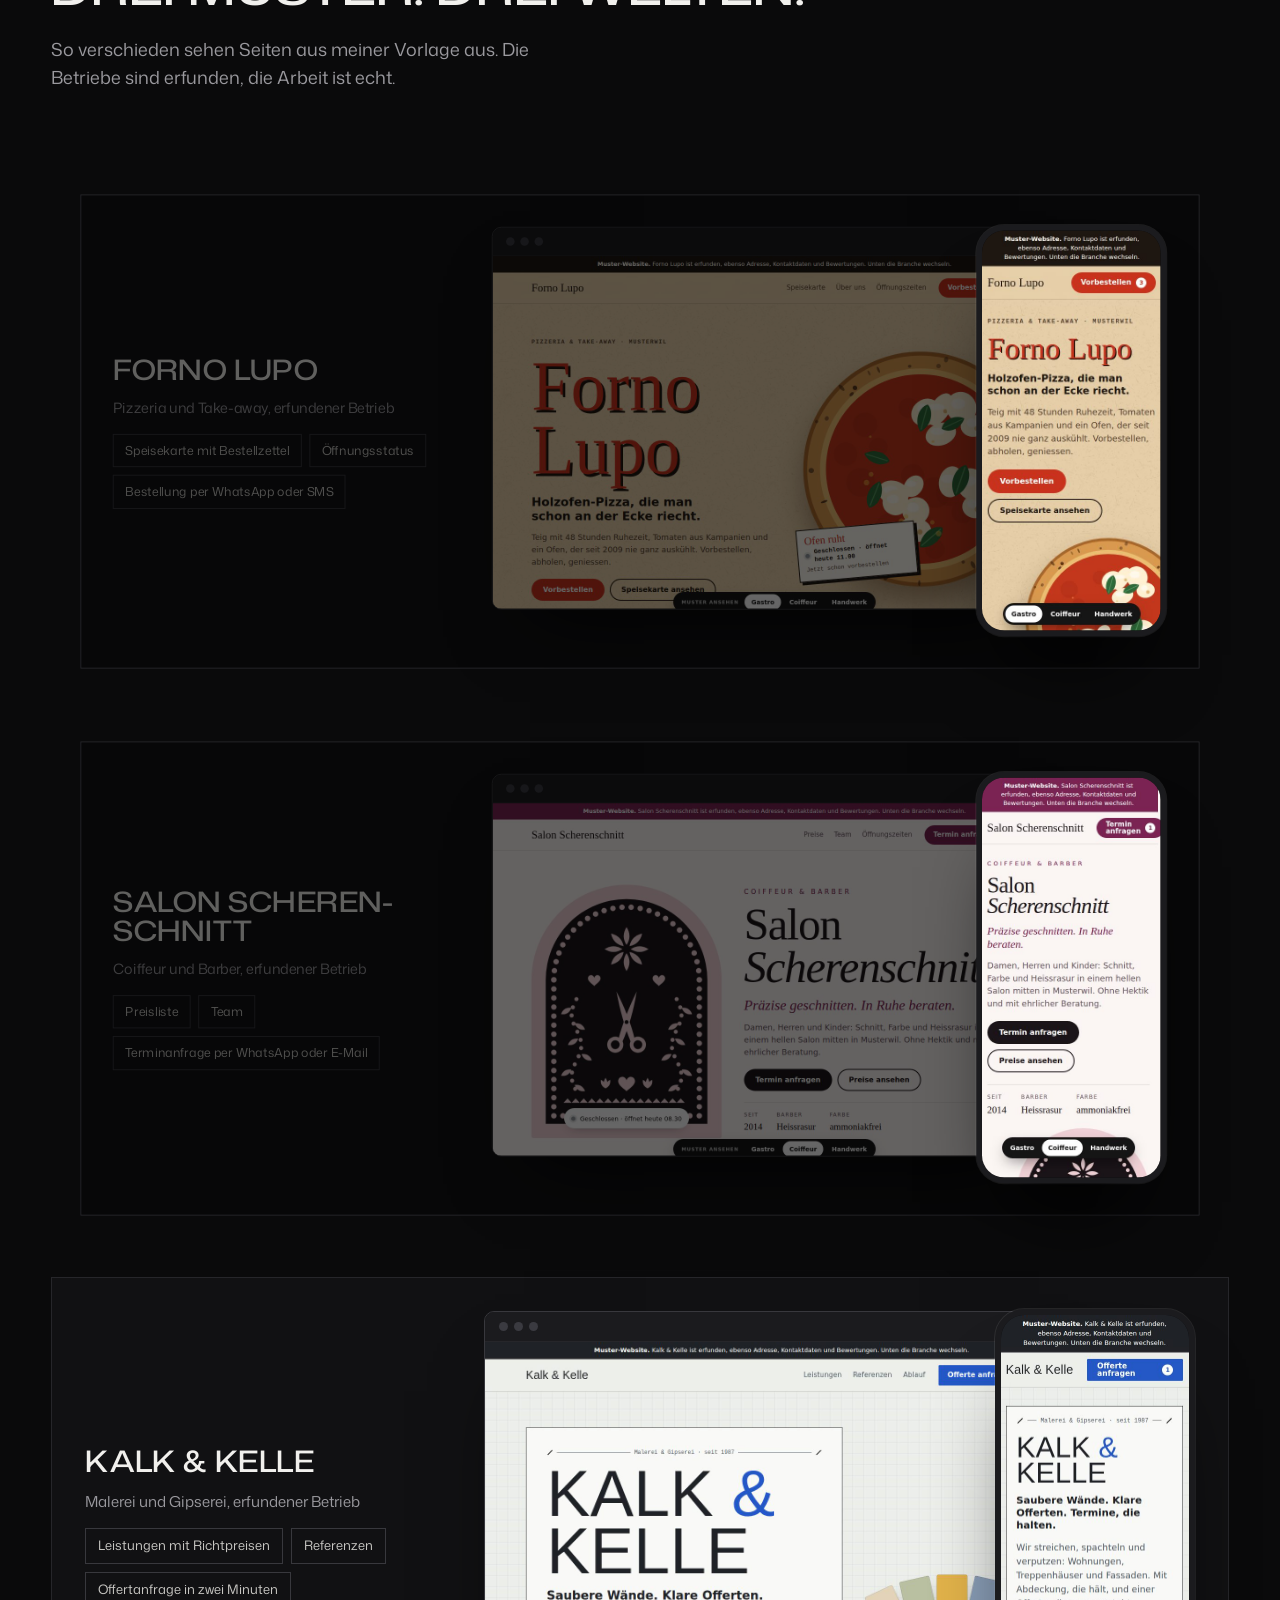
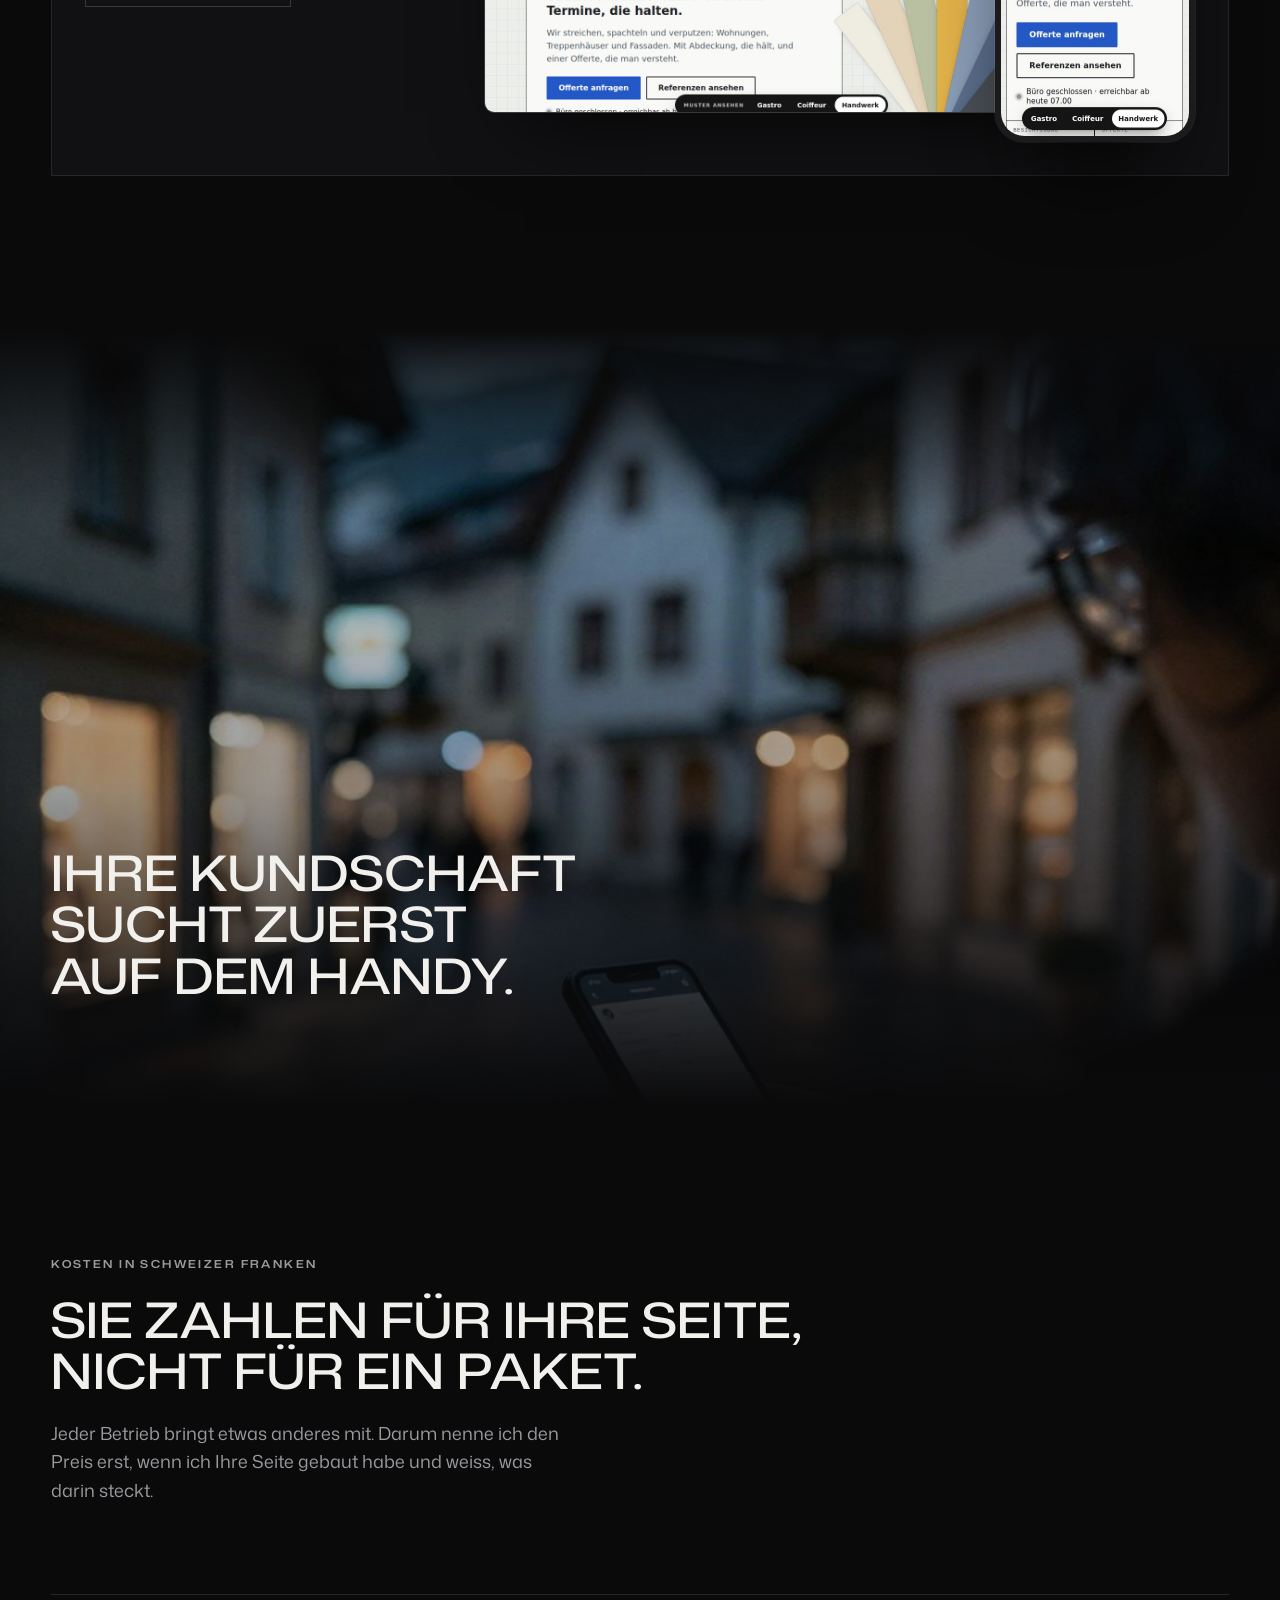
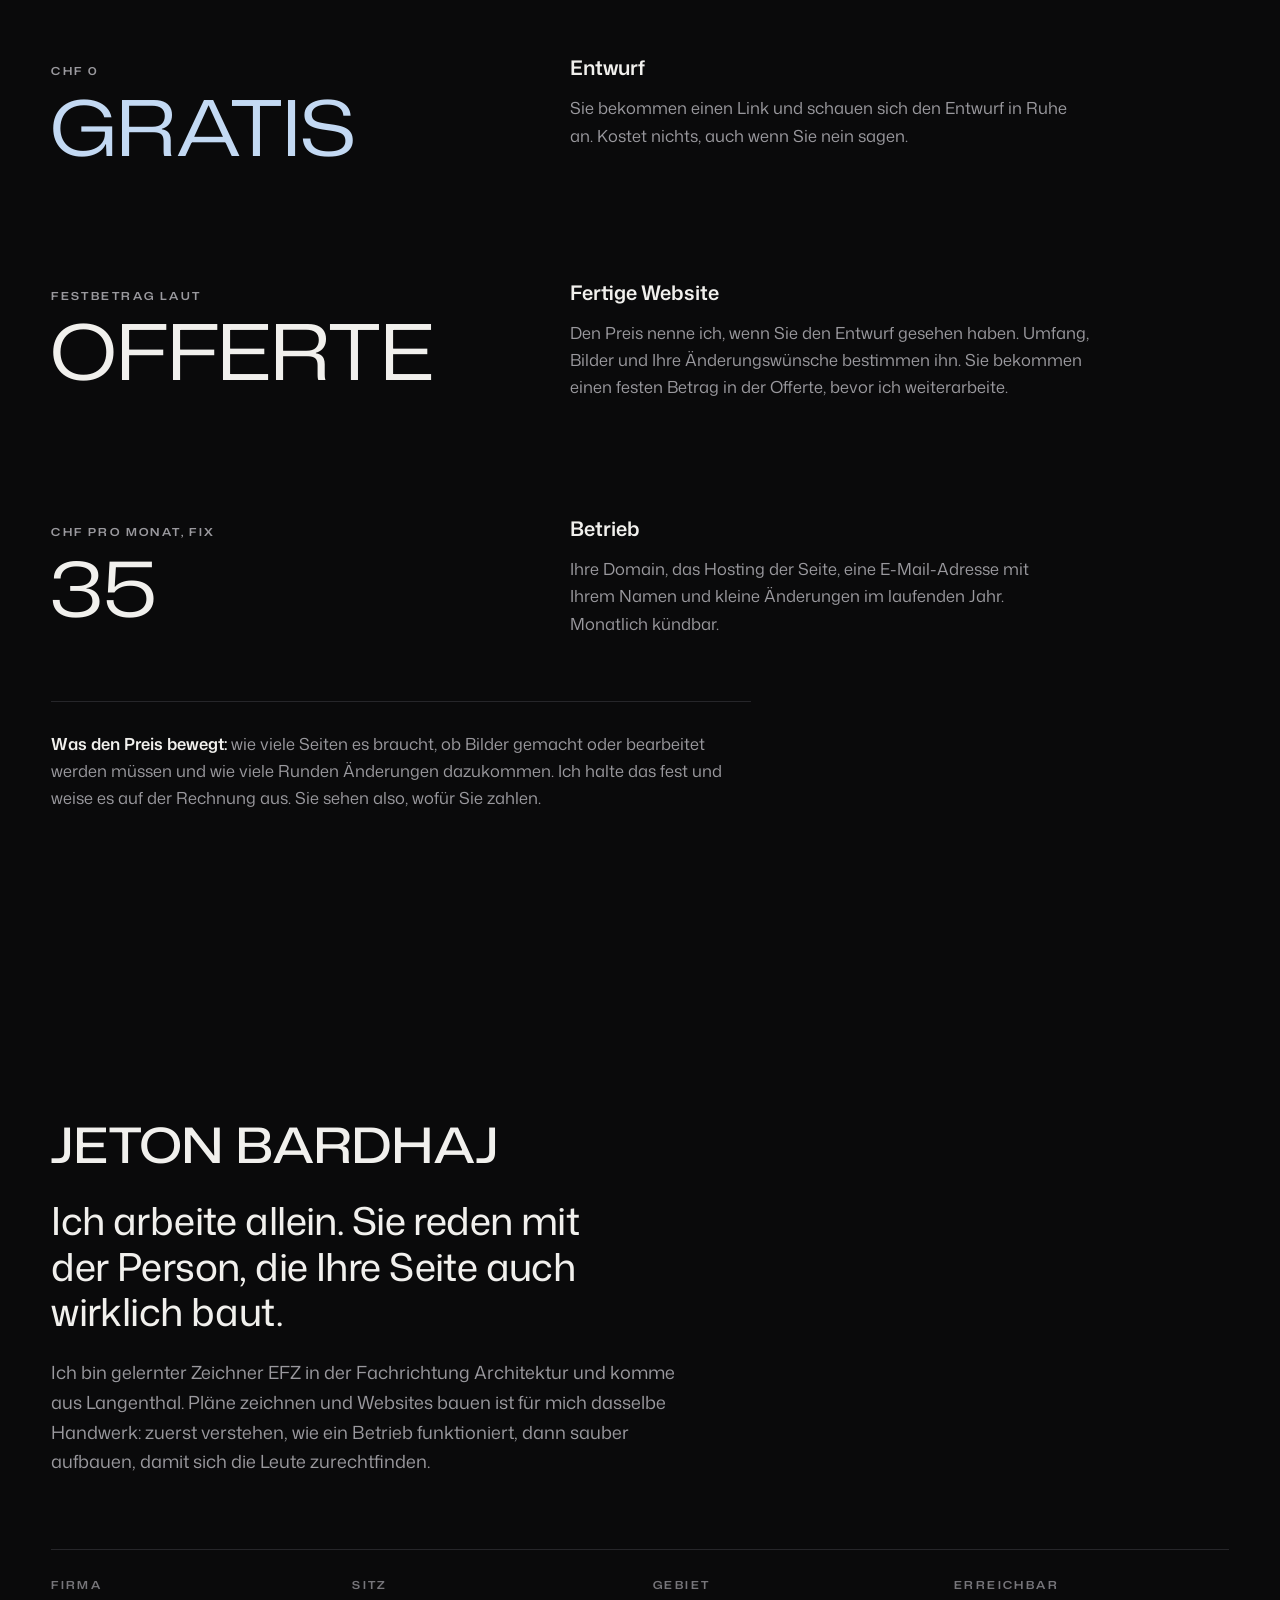
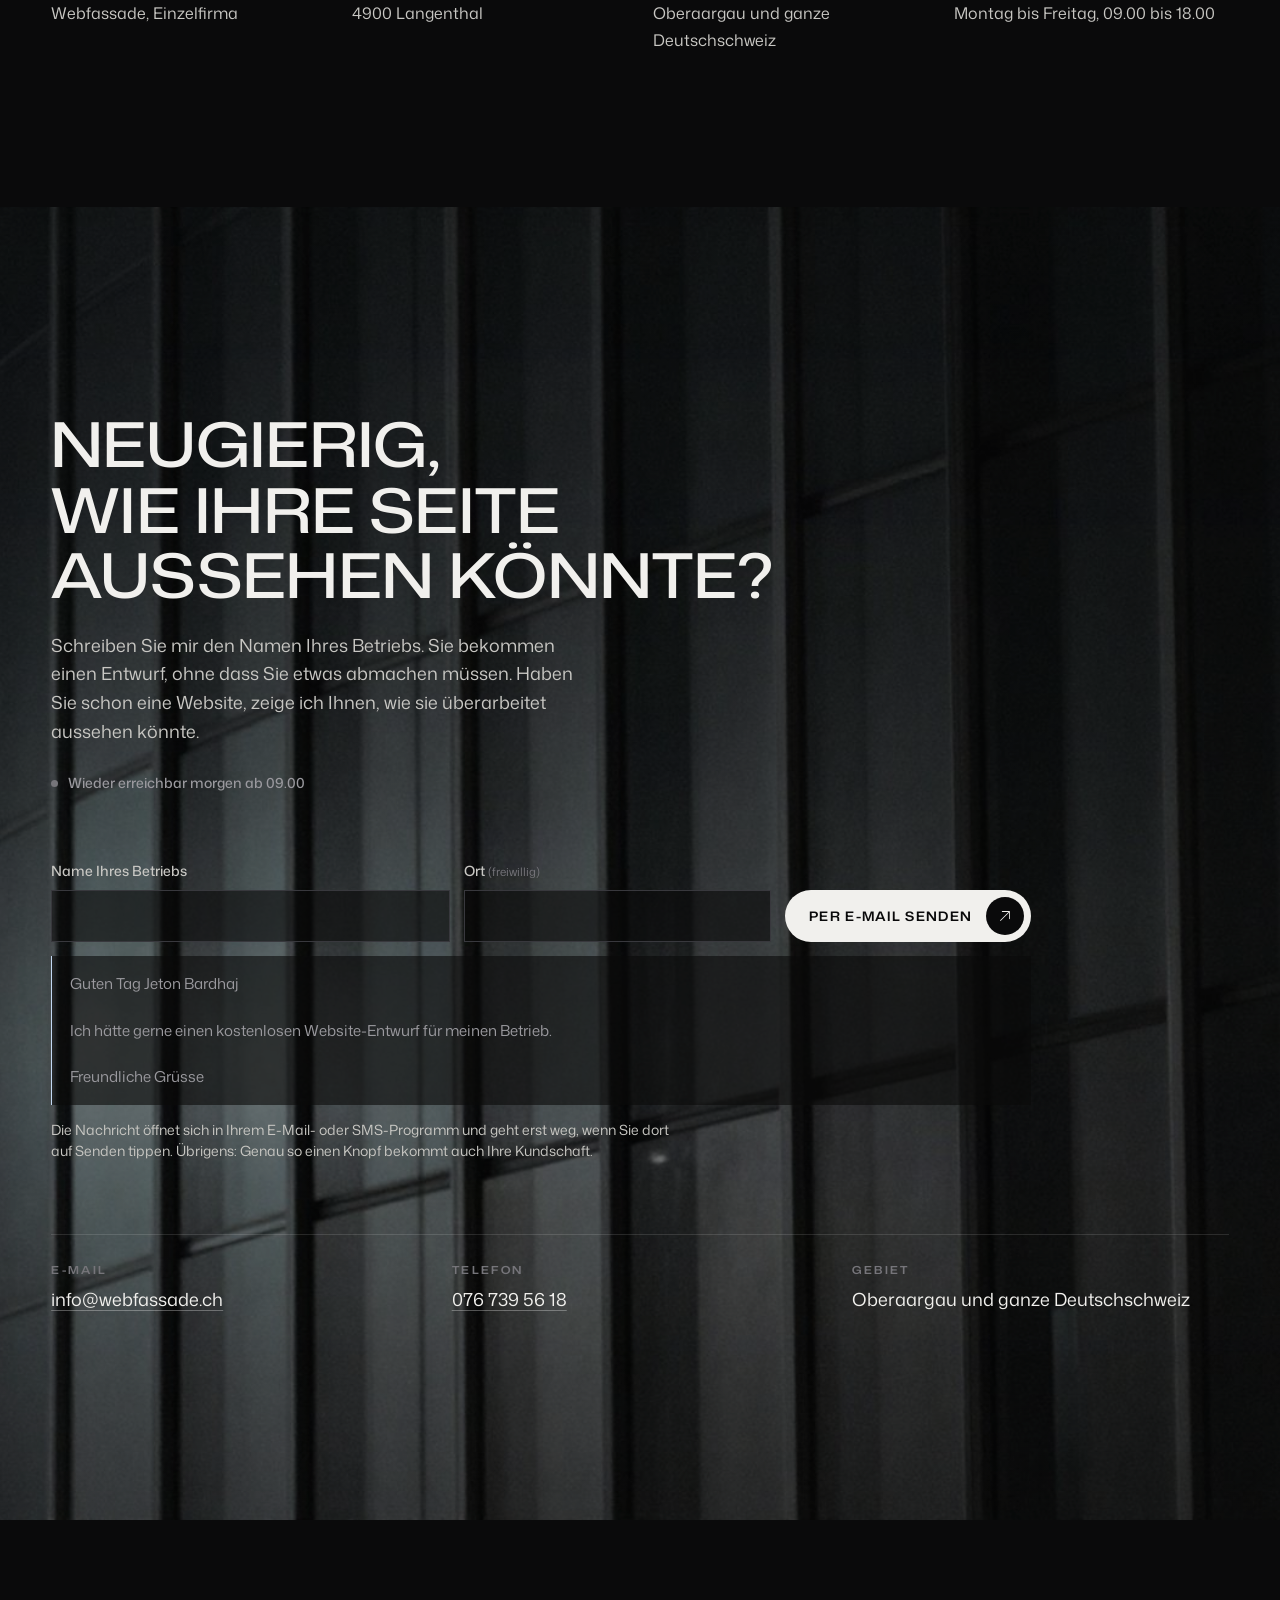
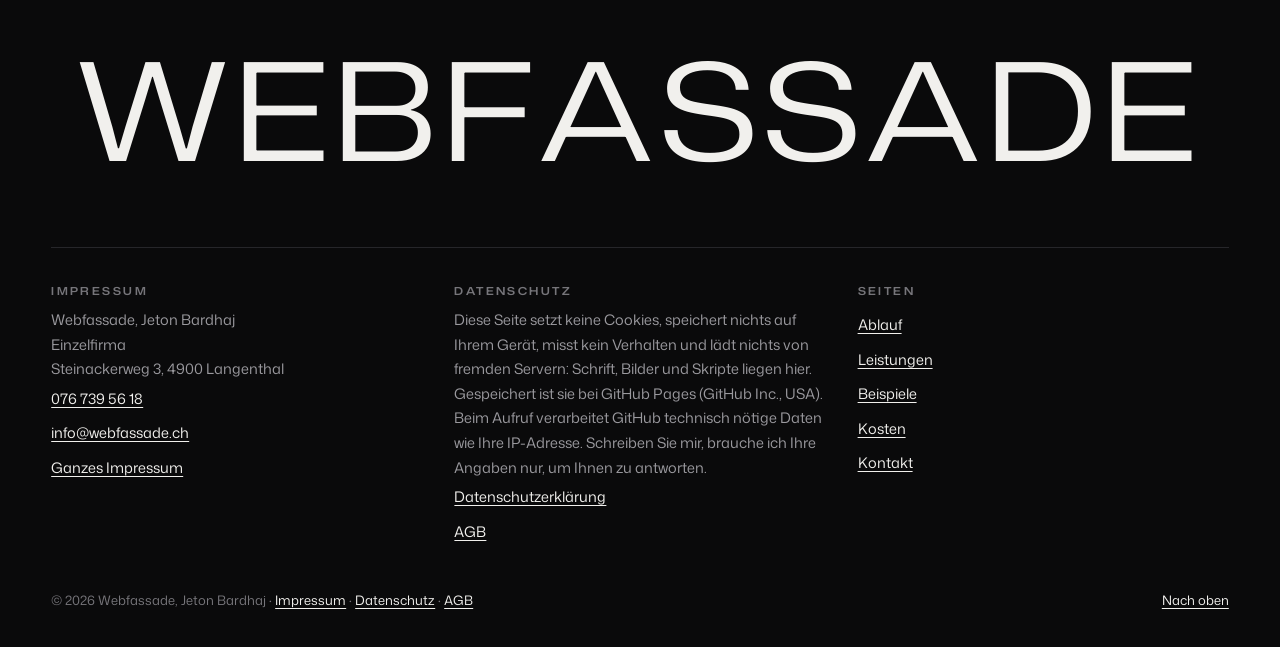
==== commit 07df908c: "Impressum mit Adresse, Datenschutzerklaerung nach DSG und AGB als eigene Seiten Co-Authored-By: Clau" ====
--- a/index.html
+++ b/index.html
@@ -627,18 +627,19 @@
     <div class="fuss-raster">
       <div id="impressum">
         <h2>Impressum</h2>
-        <p>Webfassade, Jeton Bardhaj<br>Einzelfirma, 4900 Langenthal<br><a href="tel:+41767395618">076 739 56 18</a><br><a href="mailto:info@webfassade.ch">info@webfassade.ch</a></p>
+        <p>Webfassade, Jeton Bardhaj<br>Einzelfirma<br>Steinackerweg 3, 4900 Langenthal<br><a href="tel:+41767395618">076 739 56 18</a><br><a href="mailto:info@webfassade.ch">info@webfassade.ch</a><br><a href="impressum.html">Ganzes Impressum</a></p>
       </div>
       <div id="datenschutz">
         <h2>Datenschutz</h2>
-        <p>Diese Seite setzt keine Cookies, speichert nichts auf Ihrem Gerät, misst kein Verhalten und lädt nichts von fremden Servern: Schrift, Bilder und Skripte liegen hier. Gespeichert ist sie bei GitHub Pages (GitHub Inc., USA). Beim Aufruf verarbeitet GitHub technisch nötige Daten wie Ihre IP-Adresse. Schreiben Sie mir, brauche ich Ihre Angaben nur, um Ihnen zu antworten, und gebe sie niemandem weiter.</p>
+        <p>Diese Seite setzt keine Cookies, speichert nichts auf Ihrem Gerät, misst kein Verhalten und lädt nichts von fremden Servern: Schrift, Bilder und Skripte liegen hier. Gespeichert ist sie bei GitHub Pages (GitHub Inc., USA). Beim Aufruf verarbeitet GitHub technisch nötige Daten wie Ihre IP-Adresse. Schreiben Sie mir, brauche ich Ihre Angaben nur, um Ihnen zu antworten.</p>
+        <p><a href="datenschutz.html">Datenschutzerklärung</a><br><a href="agb.html">AGB</a></p>
       </div>
       <div>
         <h2>Seiten</h2>
         <p><a href="#ablauf">Ablauf</a><br><a href="#leistungen">Leistungen</a><br><a href="#beispiele">Beispiele</a><br><a href="#kosten">Kosten</a><br><a href="#kontakt">Kontakt</a></p>
       </div>
     </div>
-    <p class="rand"><span>© 2026 Webfassade, Jeton Bardhaj</span><a href="#start">Nach oben</a></p>
+    <p class="rand"><span>© 2026 Webfassade, Jeton Bardhaj · <a href="impressum.html">Impressum</a> · <a href="datenschutz.html">Datenschutz</a> · <a href="agb.html">AGB</a></span><a href="#start">Nach oben</a></p>
   </div>
 </footer>
 
